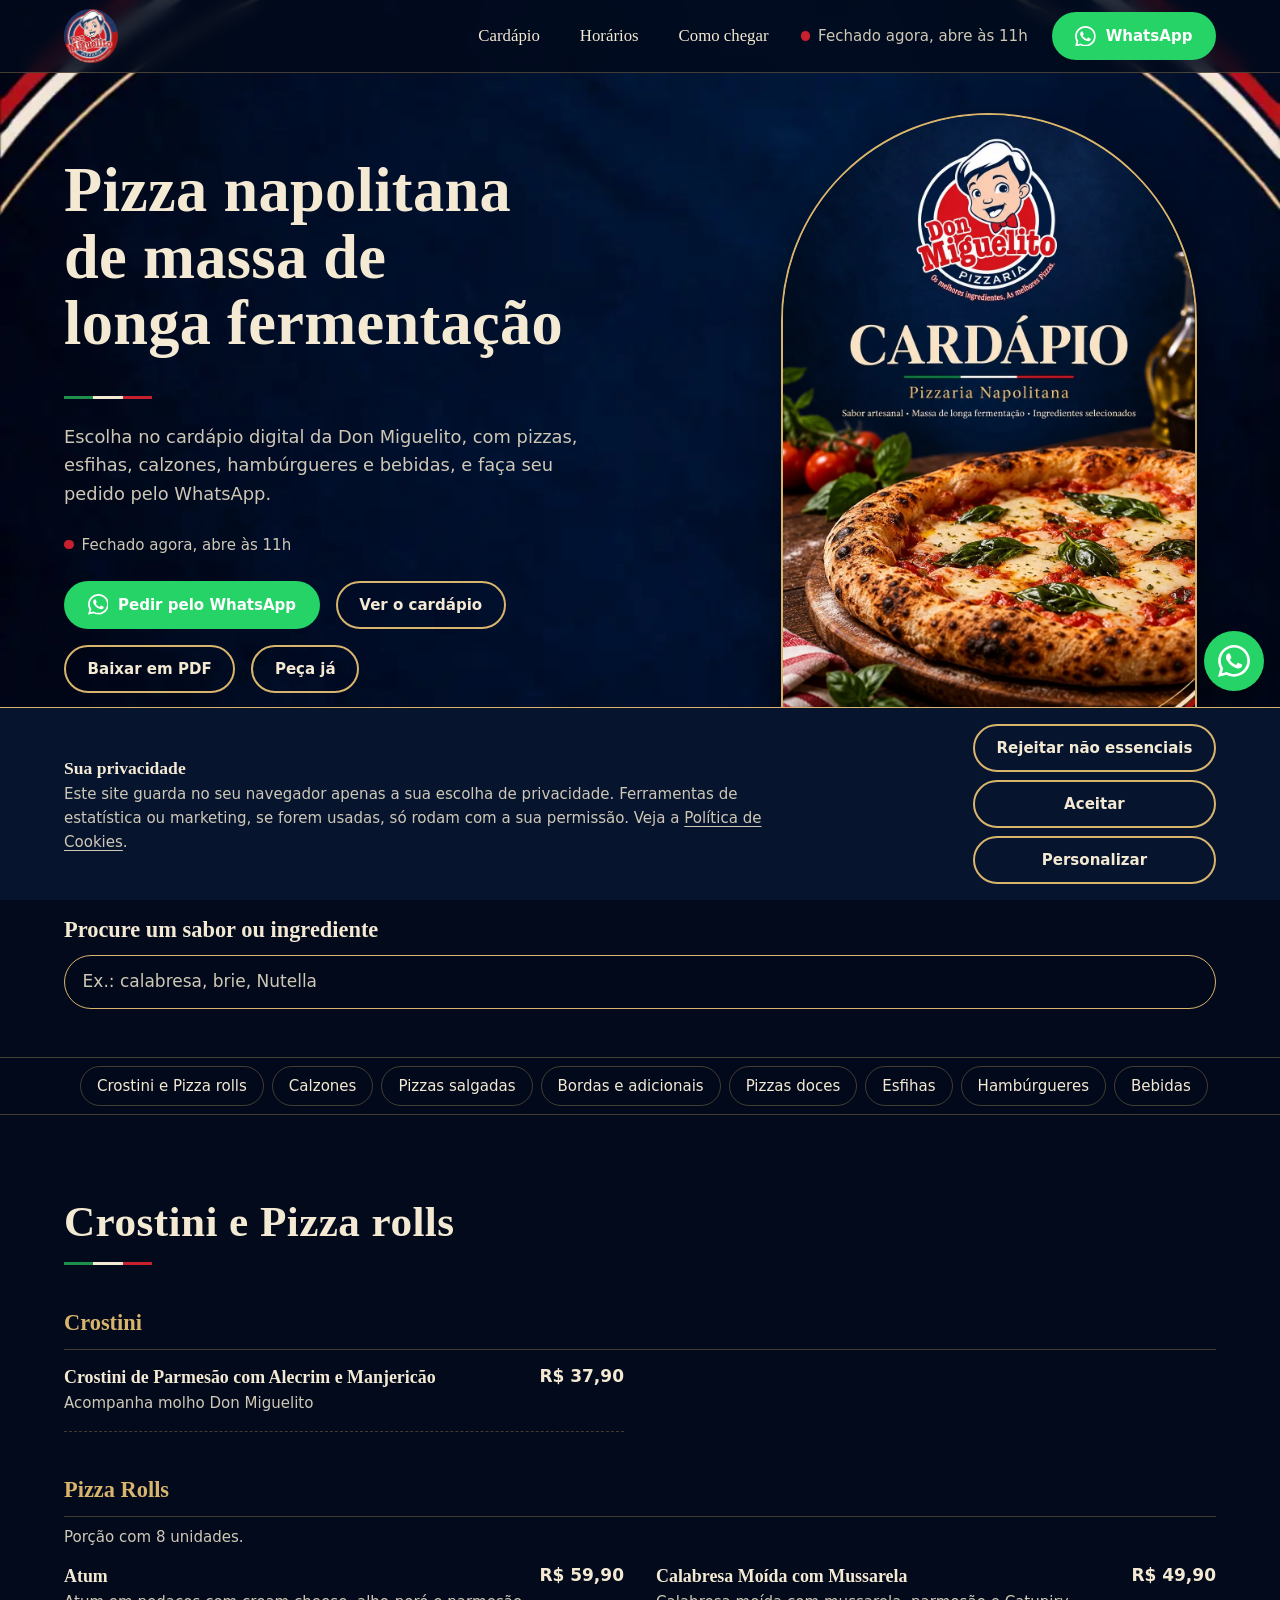
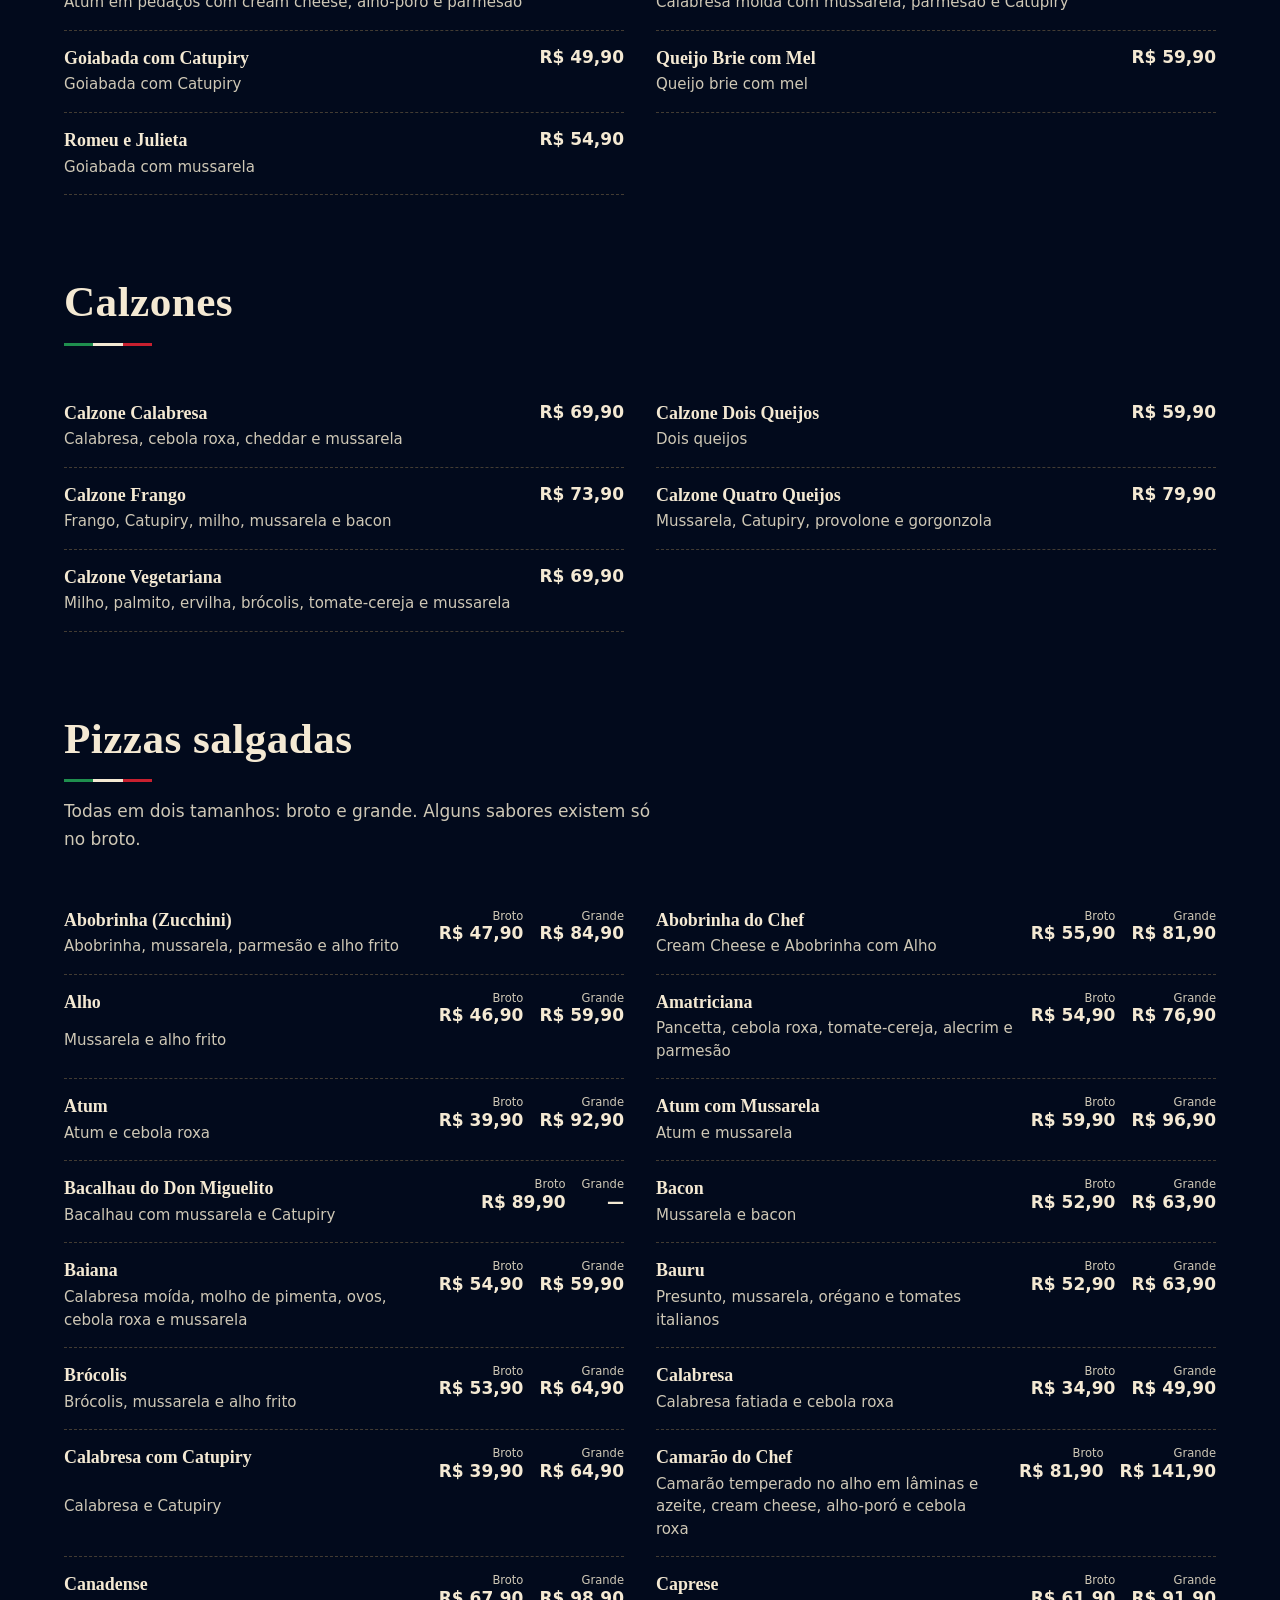
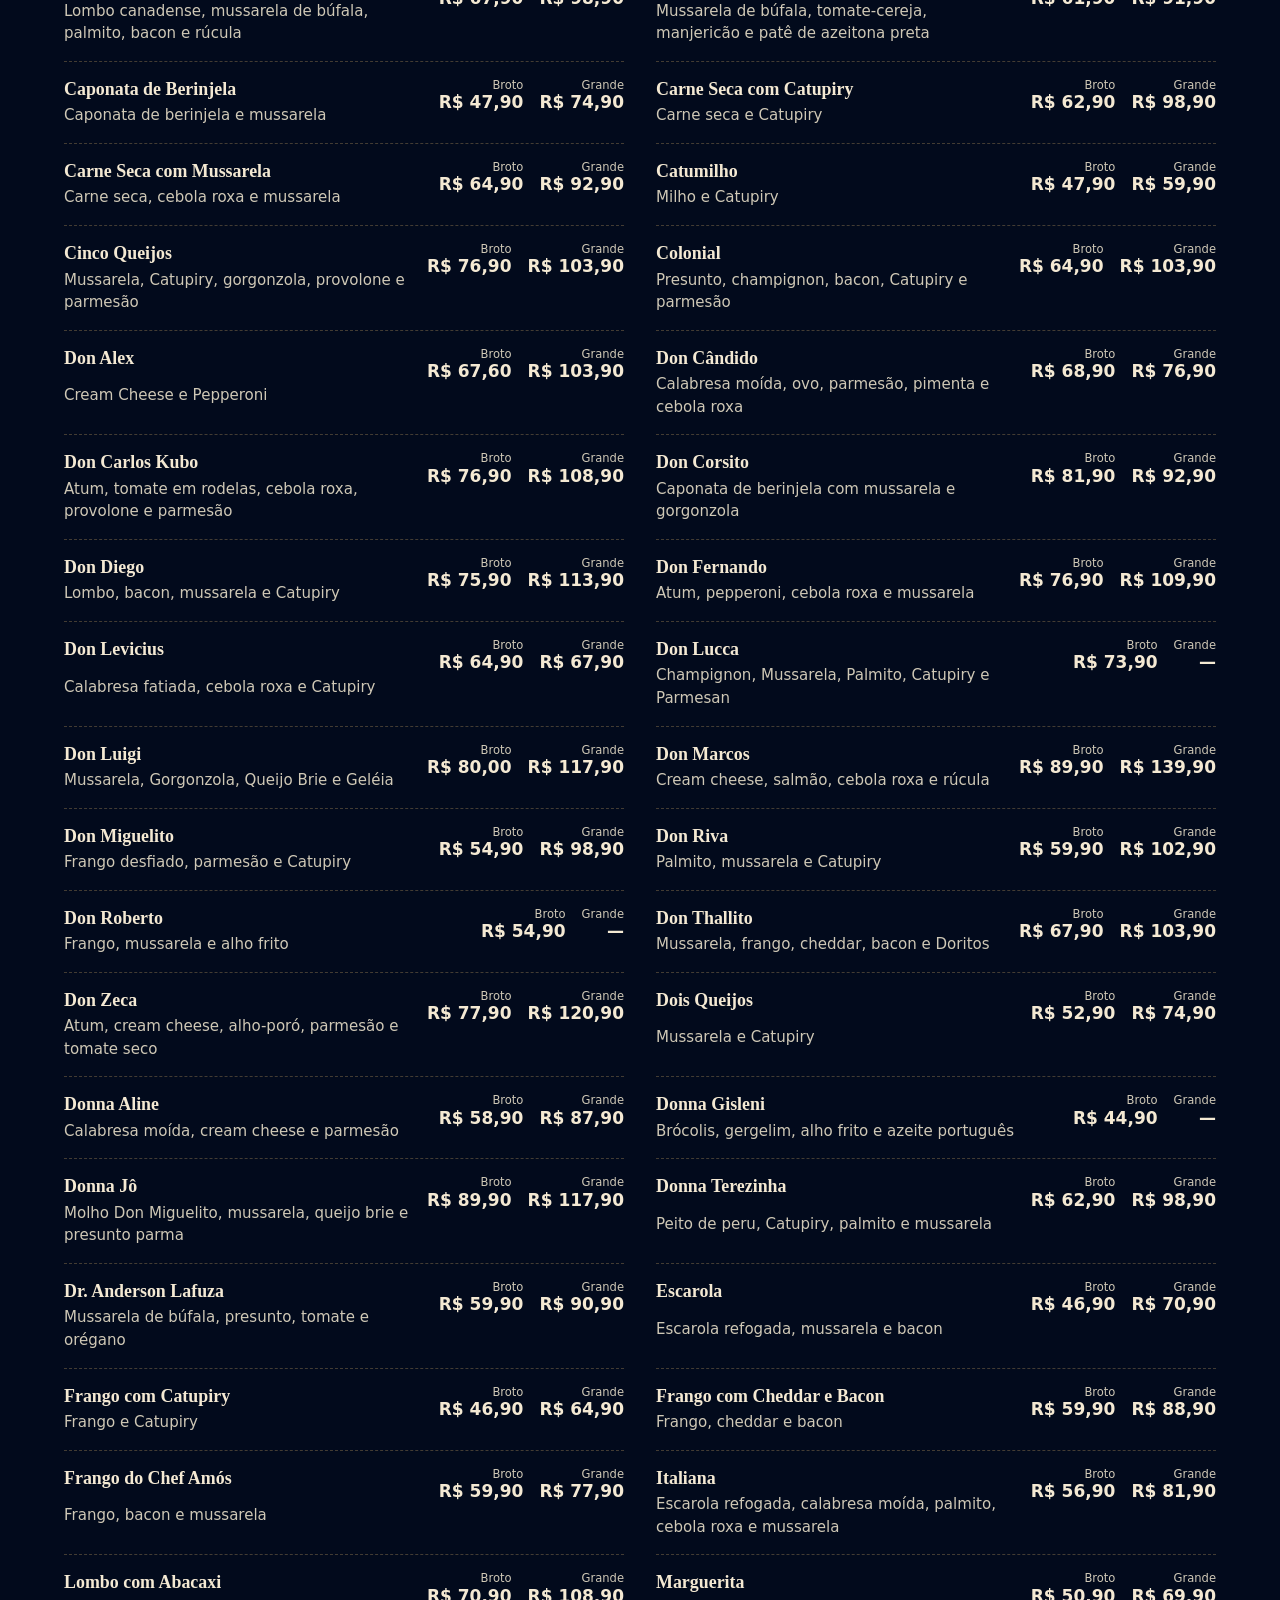
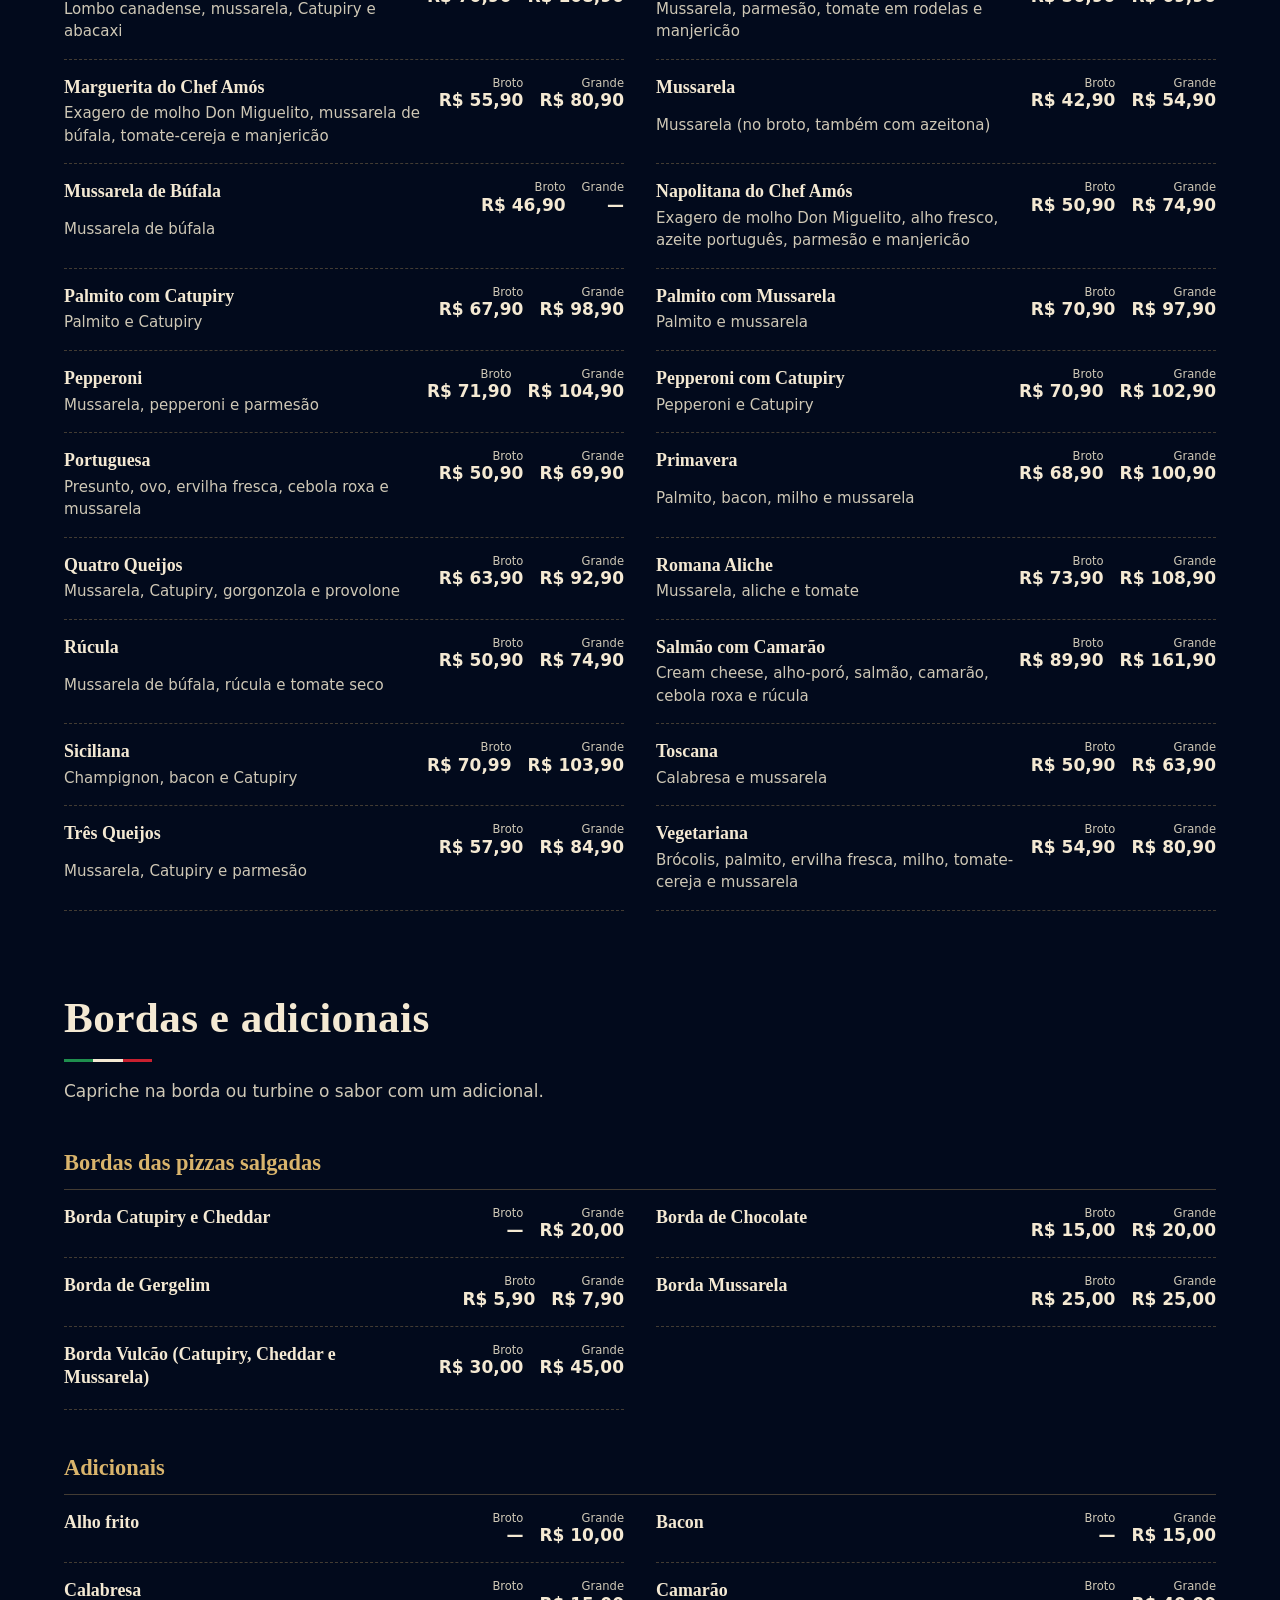
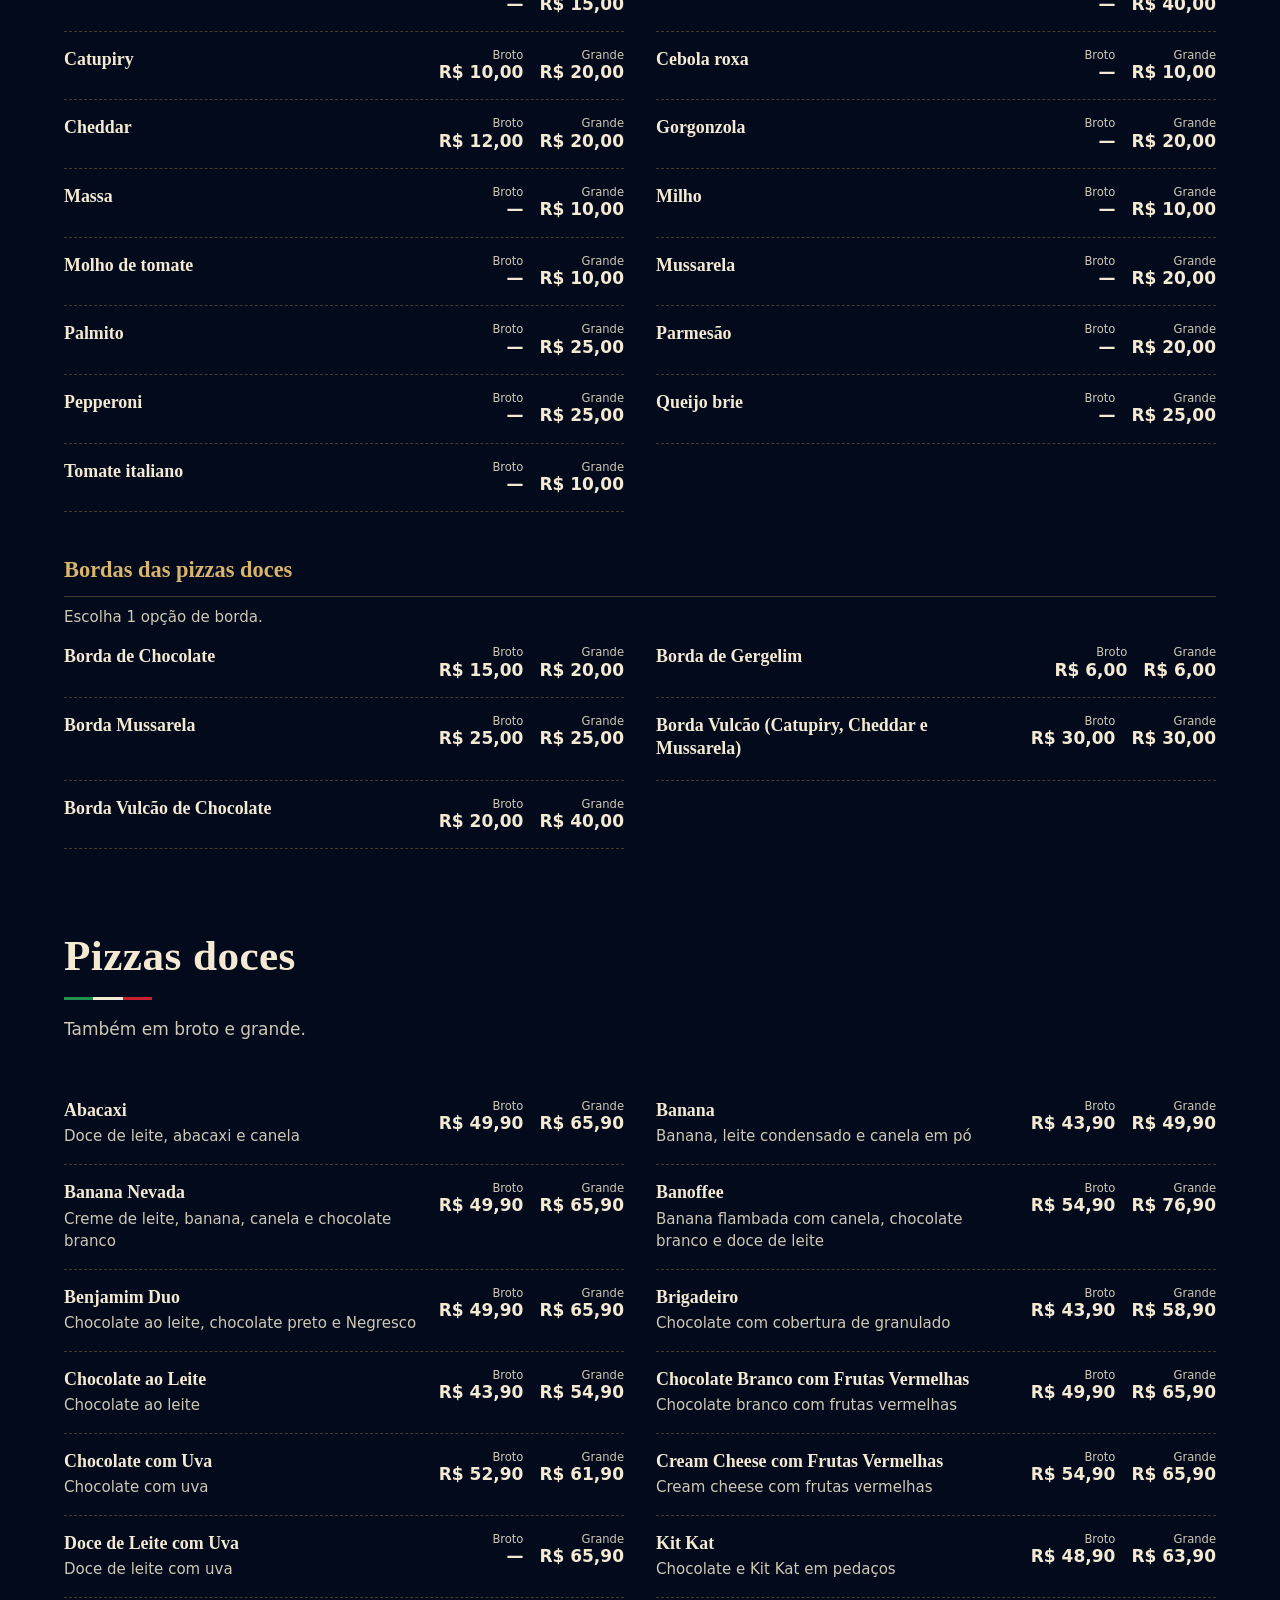
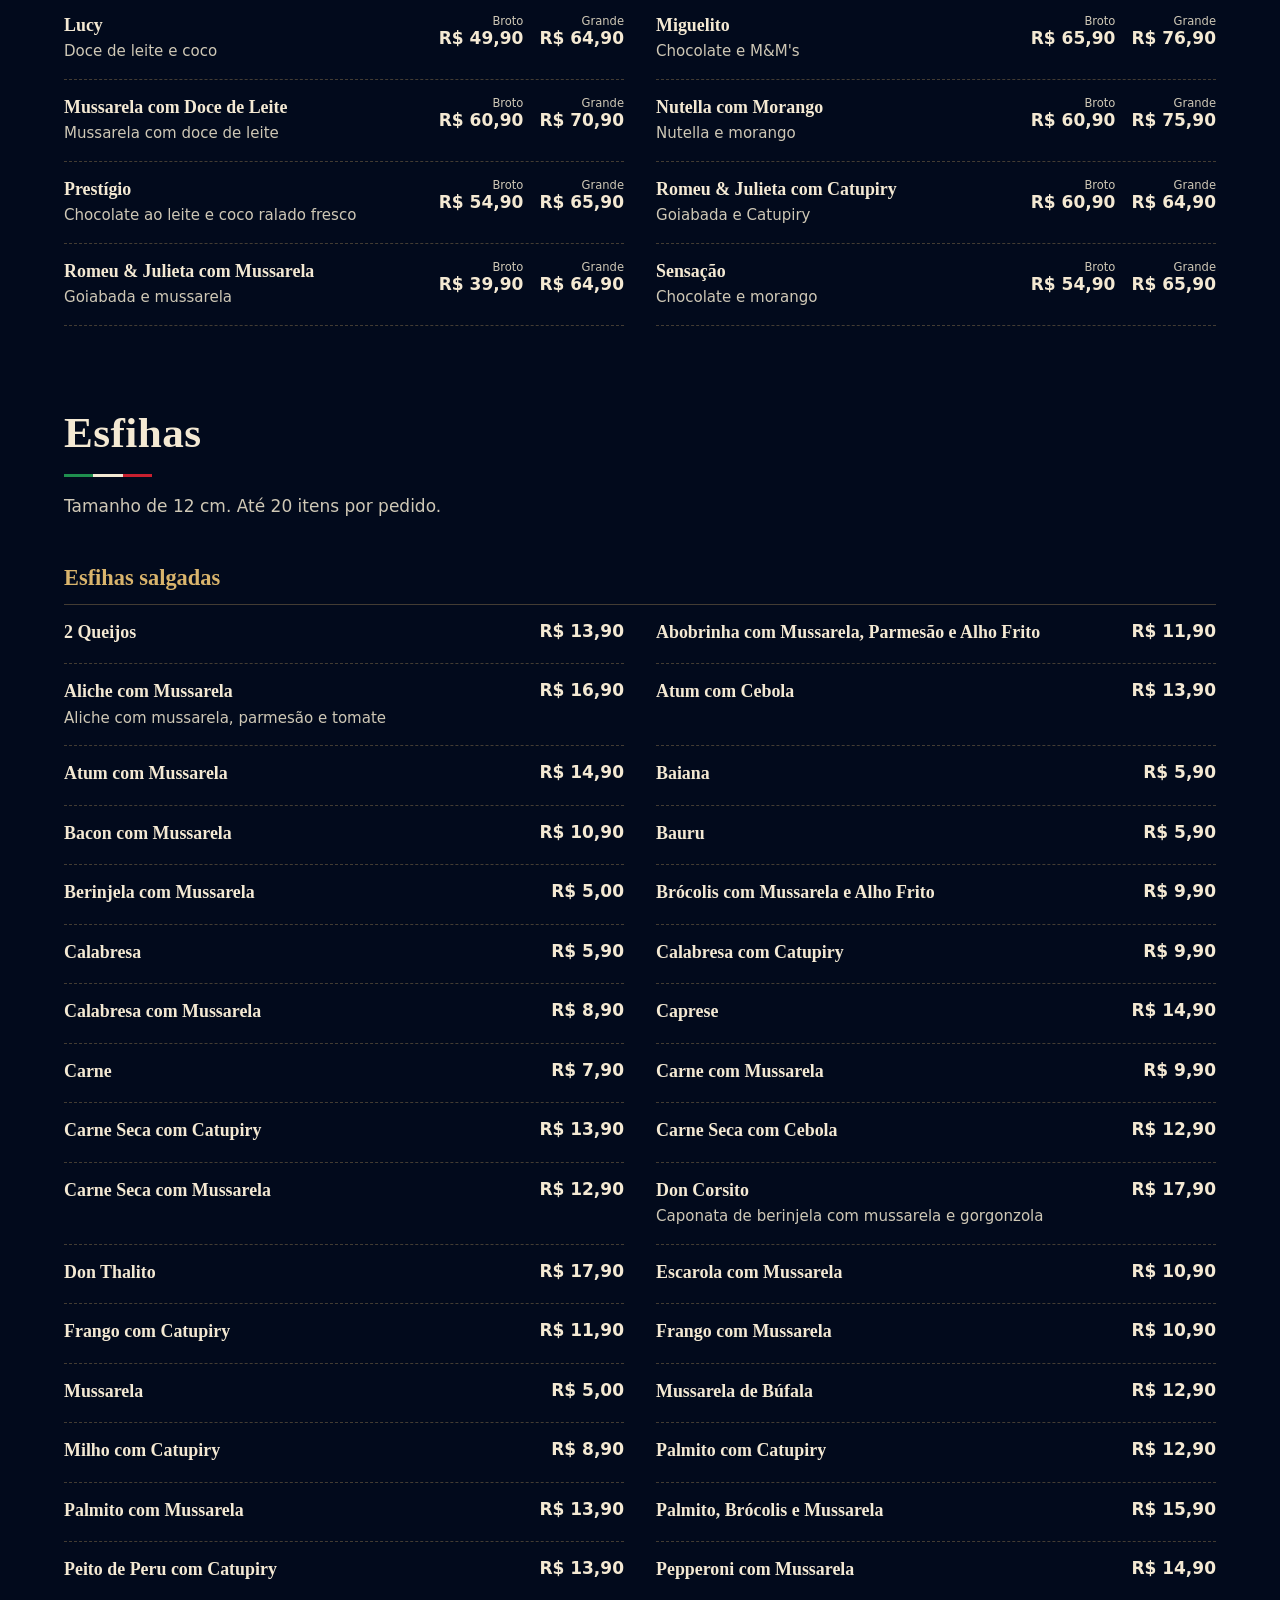
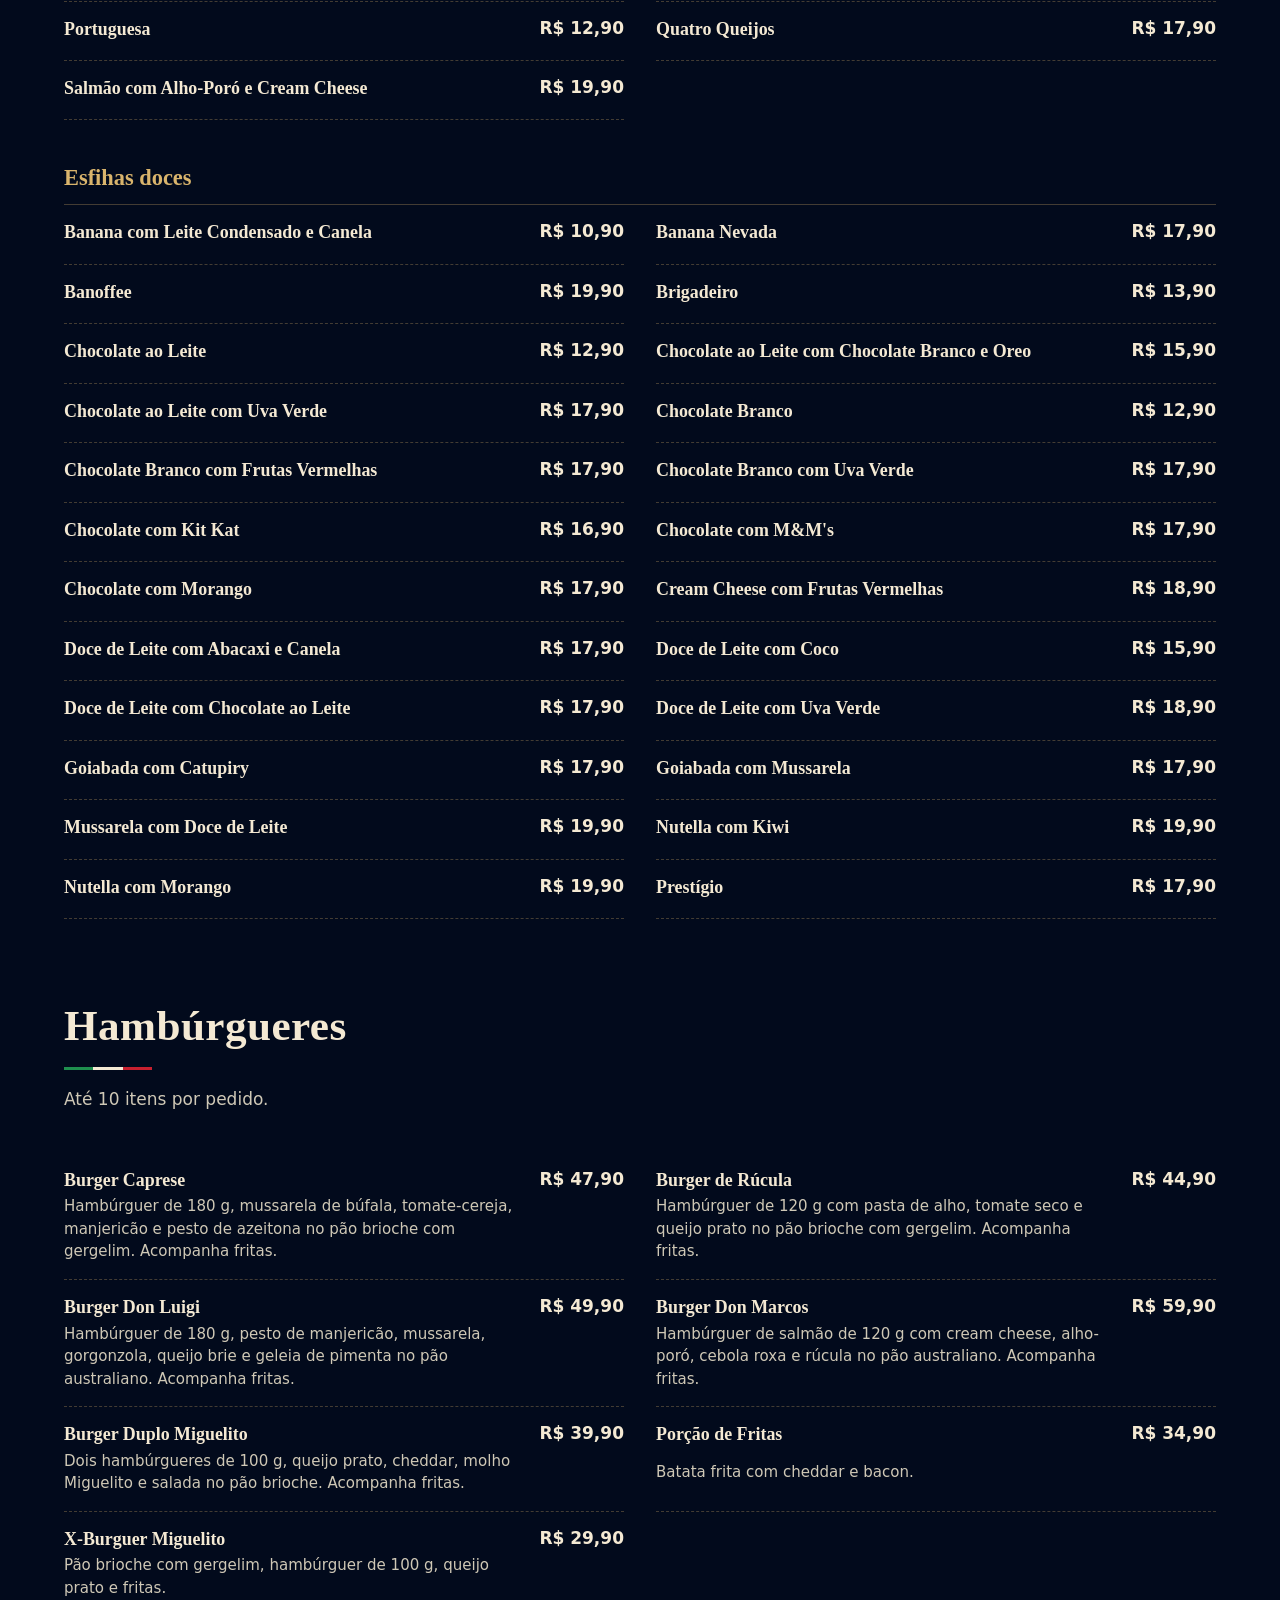
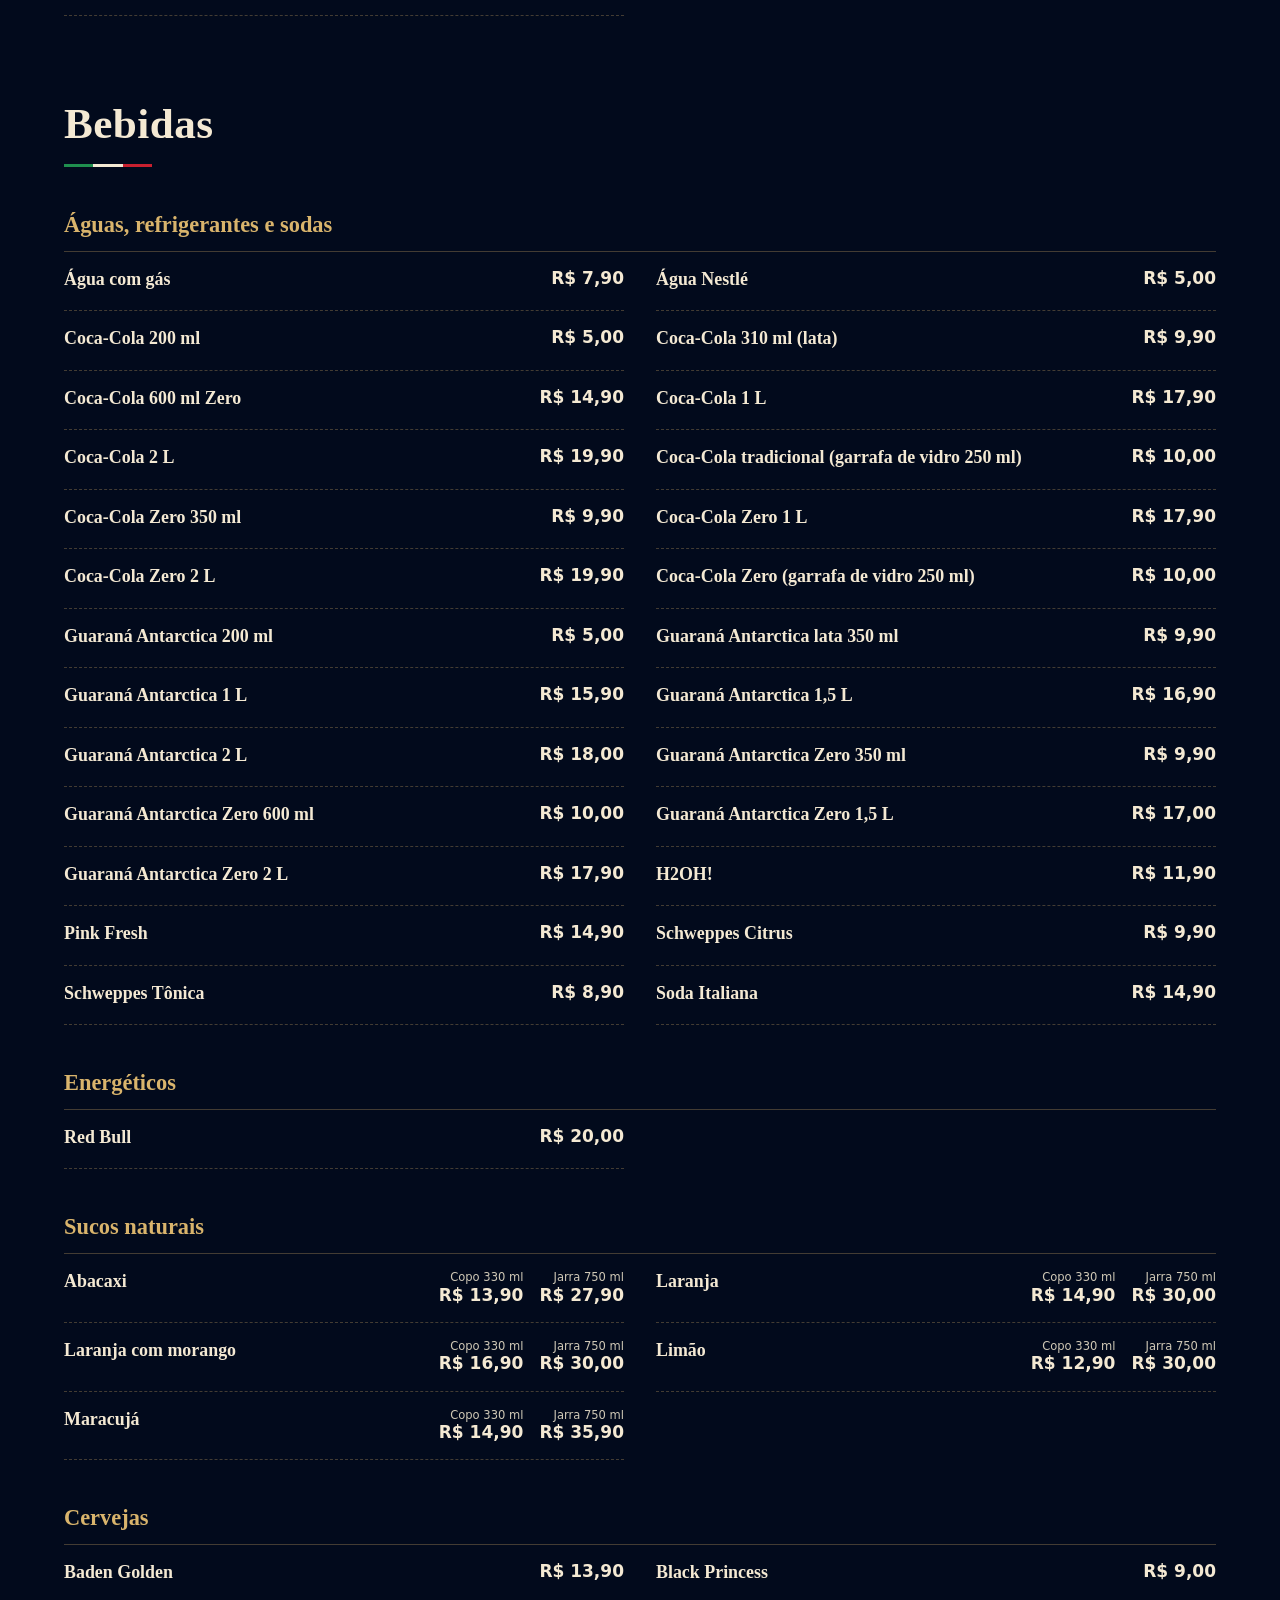
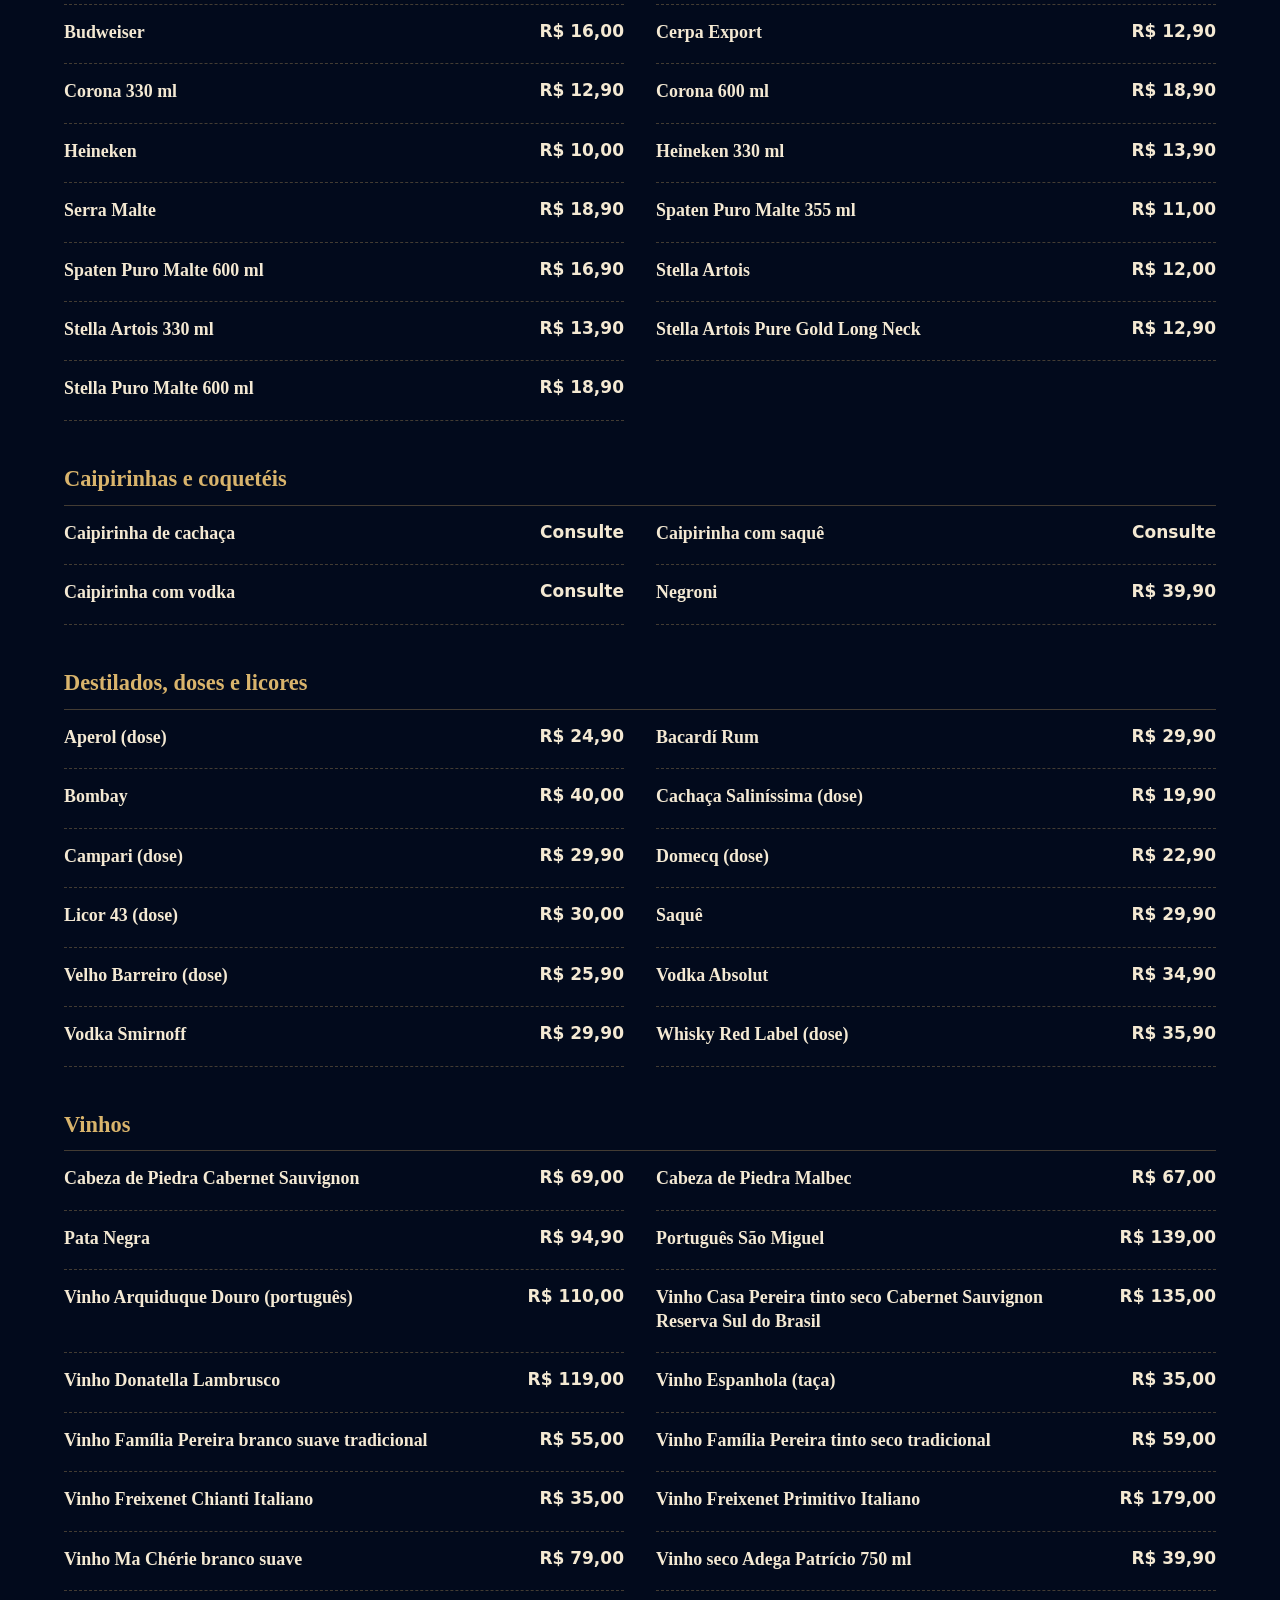
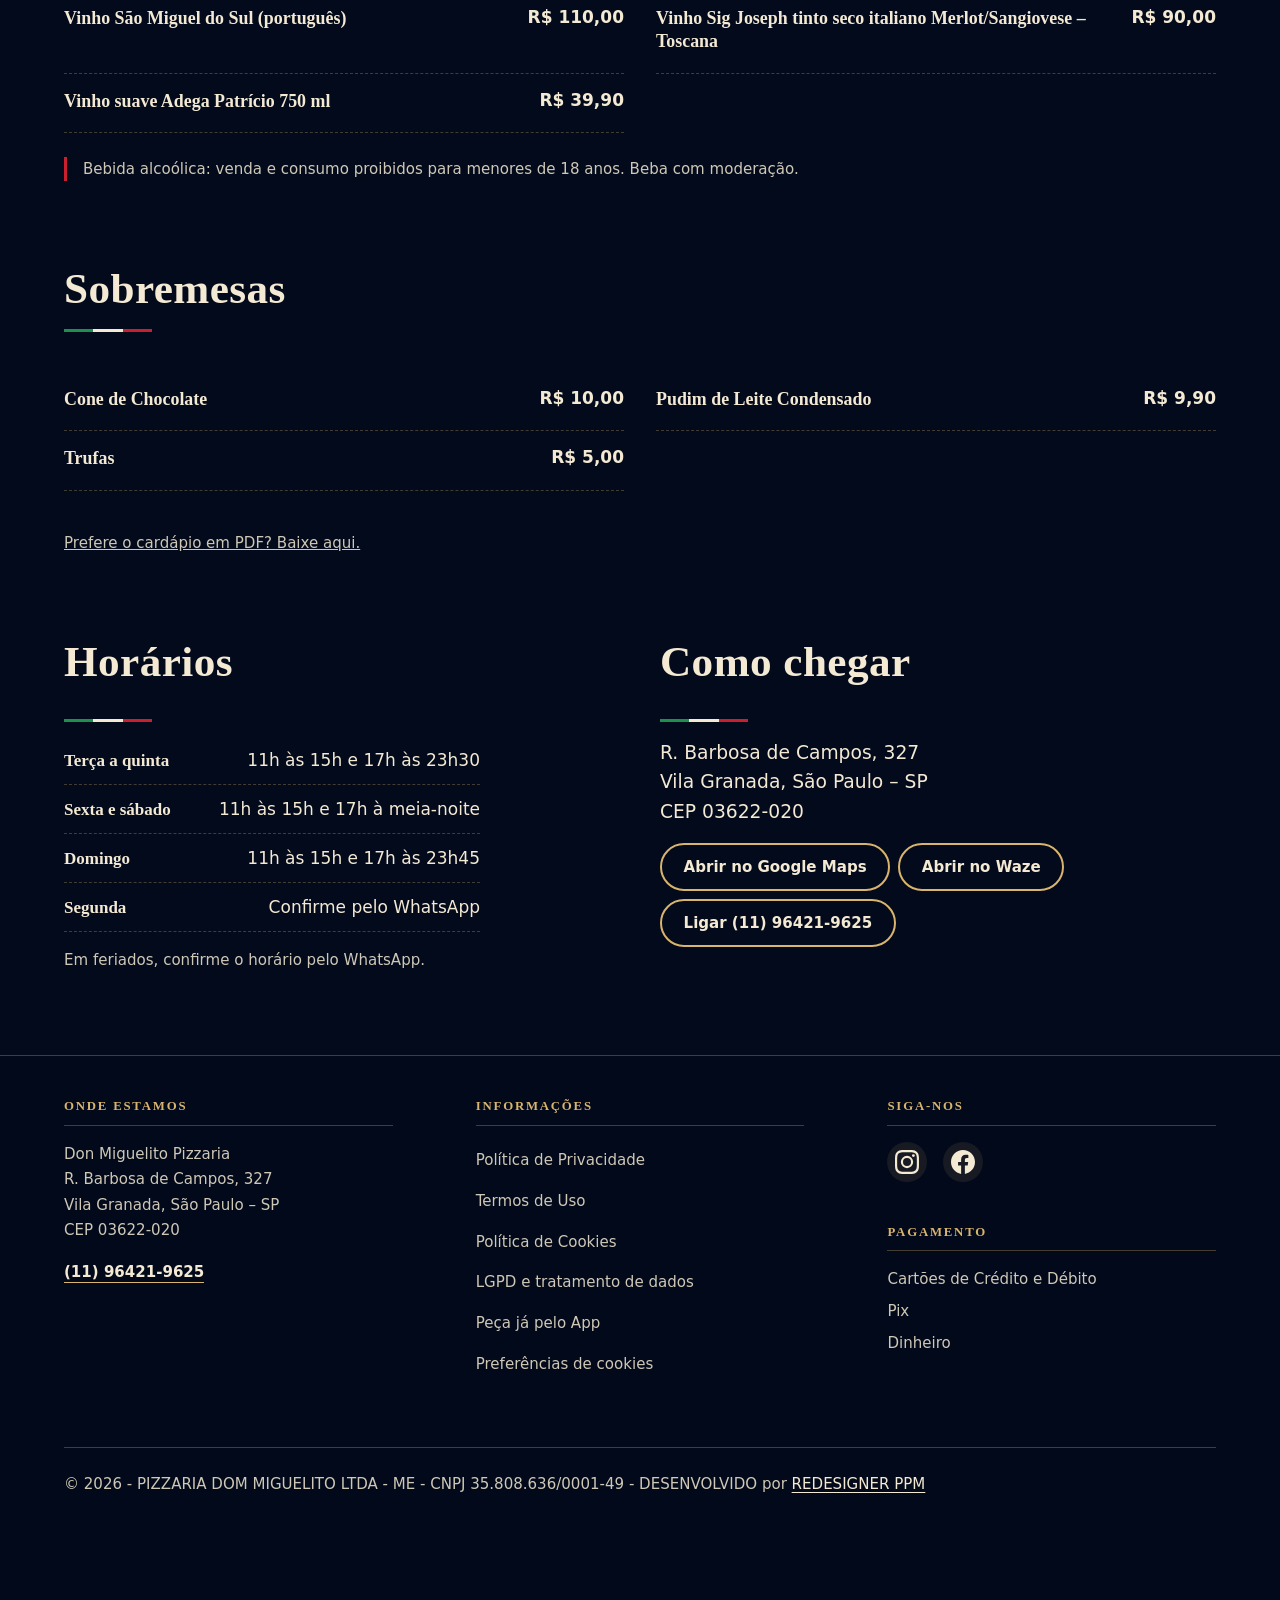
==== index.html @ 4da023d2 "Add files via upload update" ====
<!DOCTYPE html>
<!--
  Projeto desenvolvido por REDESIGNER PPM (redesigner.com.br)
  Projeto: Don Miguelito Pizzaria — cardápio digital | Versão: 1.0.0
-->
<html lang="pt-BR">
<head>
  <meta charset="utf-8">
  <meta name="viewport" content="width=device-width, initial-scale=1, viewport-fit=cover">
  <title>Don Miguelito Pizzaria | Cardápio digital de pizza napolitana na Vila Granada, São Paulo</title>
  <meta name="description" content="Cardápio digital da Don Miguelito Pizzaria: pizzas napolitanas de massa de longa fermentação, esfihas, calzones, hambúrgueres e bebidas. R. Barbosa de Campos, 327, Vila Granada, São Paulo.">
  <meta name="robots" content="index, follow">
  <meta name="theme-color" content="#020a1c">
  
  <link rel="icon" type="image/png" sizes="32x32" href="favicon-32.png">
  <link rel="apple-touch-icon" href="apple-touch-icon.png">
  <link rel="preload" as="image" href="fundo.webp" type="image/webp">
  <link rel="stylesheet" href="style.css">

  <meta property="og:type" content="restaurant.restaurant">
  <meta property="og:locale" content="pt_BR">
  <meta property="og:site_name" content="Don Miguelito Pizzaria">
  <meta property="og:title" content="Don Miguelito Pizzaria | Cardápio digital">
  <meta property="og:description" content="Pizza napolitana de massa de longa fermentação, esfihas, calzones, hambúrgueres e bebidas. Veja o cardápio e peça pelo WhatsApp.">
  <meta property="og:image" content="https://[INSERIR DOMÍNIO]/og-image.jpg">
  <meta property="og:image:width" content="1200">
  <meta property="og:image:height" content="630">
  <meta property="og:url" content="https://[INSERIR DOMÍNIO]/">
  <meta name="twitter:card" content="summary_large_image">

  <script type="application/ld+json">
  {
    "@context": "https://schema.org",
    "@type": "Restaurant",
    "name": "Don Miguelito Pizzaria",
    "alternateName": "Dom Miguelito",
    "description": "Pizzaria napolitana com massa de longa fermentação, esfihas, calzones, hambúrgueres e bebidas.",
    "servesCuisine": "Pizza",
    "image": "logo.jpeg",
    "telephone": "+55 11 96421-9625",
    "address": {
      "@type": "PostalAddress",
      "streetAddress": "R. Barbosa de Campos, 327",
      "addressLocality": "São Paulo",
      "addressRegion": "SP",
      "postalCode": "03622-020",
      "addressCountry": "BR"
    },
    "hasMenu": { "@type": "Menu", "name": "Cardápio digital" },
    "openingHoursSpecification": [
      { "@type": "OpeningHoursSpecification", "dayOfWeek": ["Tuesday", "Wednesday", "Thursday"], "opens": "11:00", "closes": "15:00" },
      { "@type": "OpeningHoursSpecification", "dayOfWeek": ["Tuesday", "Wednesday", "Thursday"], "opens": "17:00", "closes": "23:30" },
      { "@type": "OpeningHoursSpecification", "dayOfWeek": ["Friday", "Saturday"], "opens": "11:00", "closes": "15:00" },
      { "@type": "OpeningHoursSpecification", "dayOfWeek": ["Friday", "Saturday"], "opens": "17:00", "closes": "00:00" },
      { "@type": "OpeningHoursSpecification", "dayOfWeek": "Sunday", "opens": "11:00", "closes": "15:00" },
      { "@type": "OpeningHoursSpecification", "dayOfWeek": "Sunday", "opens": "17:00", "closes": "23:45" }
    ]
  }
  </script>

  <script src="cardapio-dados.js" defer></script>
  <script src="script.js" defer></script>
</head>
<body>
  <a class="skip" href="#conteudo">Pular para o conteúdo</a>

  <header class="header">
    <div class="wrap header__in">
      <a class="brand" href="index.html" aria-label="Don Miguelito Pizzaria, início">
        <picture>
          <source type="image/webp" srcset="logo.webp">
          <img src="logo.jpeg" width="447" height="447" alt="Logo da Don Miguelito Pizzaria">
        </picture>
      </a>
      <button class="nav-toggle" type="button" aria-expanded="false" aria-controls="menu-principal" aria-label="Abrir menu"><span></span></button>
      <nav class="nav" id="menu-principal" aria-label="Principal">
        <a href="#cardapio">Cardápio</a>
        <a href="#info">Horários</a>
        <a href="#info">Como chegar</a>
        <span class="status" data-status role="status">Confira os horários</span>
        <a class="btn btn--wa js-wa" href="https://wa.me/5511964219625" data-evento="whatsapp_cabecalho">
          <svg aria-hidden="true" focusable="false" viewBox="0 0 24 24" fill="currentColor"><use href="#i-wa"></use></svg>
          WhatsApp
        </a>
      </nav>
    </div>
  </header>

  <main id="conteudo">
    <section class="hero" id="topo" aria-labelledby="t-hero">
      <div class="wrap hero__in">
        <div class="hero__txt">
          <h1 id="t-hero">Pizza napolitana de massa de longa fermentação</h1>
          <span class="fio" aria-hidden="true"></span>
          <p class="hero__lead">Escolha no cardápio digital da Don Miguelito, com pizzas, esfihas, calzones, hambúrgueres e bebidas, e faça seu pedido pelo WhatsApp.</p>
          <p class="status" data-status role="status">Confira os horários</p>
          <div class="hero__acoes">
            <a class="btn btn--wa js-wa" href="https://wa.me/5511964219625" data-evento="whatsapp_hero">
              <svg aria-hidden="true" focusable="false" viewBox="0 0 24 24" fill="currentColor"><use href="#i-wa"></use></svg>
              Pedir pelo WhatsApp
            </a>
            <a class="btn btn--ghost" href="#cardapio" data-evento="ver_cardapio">Ver o cardápio</a>
            <a class="btn btn--ghost" href="don-miguelito-cardapio.pdf" download data-evento="download_pdf">Baixar em PDF</a>
            <a class="btn btn--ghost" href="https://app.jotaja.com/donmiguelito" target="_blank" rel="noopener noreferrer" data-evento="pedir_jotaja">Peça já</a>
          </div>
        </div>
        <div class="hero__media">
          <picture>
            <source type="image/webp" srcset="capa.webp">
            <img src="capa.jpg" width="1024" height="1536" fetchpriority="high"
                 alt="Pizza napolitana de borda alta e dourada, com mussarela e folhas de manjericão sobre uma tábua de madeira">
          </picture>
        </div>
      </div>
    </section>

    <section id="cardapio" aria-labelledby="t-cardapio">
      <div class="wrap">
        <h2 class="titulo" id="t-cardapio">Cardápio digital</h2>
        <span class="fio" aria-hidden="true"></span>
        <div class="busca" role="search">
          <label for="busca">Procure um sabor ou ingrediente</label>
          <input id="busca" type="search" placeholder="Ex.: calabresa, brie, Nutella" autocomplete="off" enterkeyhint="search">
          <p class="busca__info" id="busca-info" role="status"></p>
        </div>
      </div>
      <nav class="chips" id="chips" aria-label="Categorias do cardápio"><ul></ul></nav>
      <div class="wrap" id="cardapio-lista">
        <noscript><p class="vazio">O cardápio digital precisa de JavaScript. Você pode ver tudo no <a href="don-miguelito-cardapio.pdf">cardápio em PDF</a>.</p></noscript>
      </div>
    </section>

    <section class="secao" id="info" aria-labelledby="t-info">
      <div class="wrap info__in">
        <div class="info__bloco">
          <h2 class="titulo" id="t-info">Horários</h2>
          <span class="fio" aria-hidden="true"></span>
          <dl class="horarios">
            <div><dt>Terça a quinta</dt><dd>11h às 15h e 17h às 23h30</dd></div>
            <div><dt>Sexta e sábado</dt><dd>11h às 15h e 17h à meia-noite</dd></div>
            <div><dt>Domingo</dt><dd>11h às 15h e 17h às 23h45</dd></div>
            <div><dt>Segunda</dt><dd>Confirme pelo WhatsApp</dd></div>
          </dl>
          <p class="nota-pequena">Em feriados, confirme o horário pelo WhatsApp.</p>
        </div>
        <div class="info__bloco">
          <h2 class="titulo">Como chegar</h2>
          <span class="fio" aria-hidden="true"></span>
          <address class="endereco">R. Barbosa de Campos, 327<br>Vila Granada, São Paulo – SP<br>CEP 03622-020</address>
          <div class="info__acoes">
            <a class="btn btn--ghost" href="https://www.google.com/maps/search/?api=1&amp;query=R.%20Barbosa%20de%20Campos%2C%20327%20-%20Vila%20Granada%2C%20S%C3%A3o%20Paulo%20-%20SP%2C%2003622-020" target="_blank" rel="noopener noreferrer" data-evento="clique_mapa">Abrir no Google Maps</a>
            <a class="btn btn--ghost" href="https://waze.com/ul?q=R.%20Barbosa%20de%20Campos%2C%20327%20-%20Vila%20Granada%2C%20S%C3%A3o%20Paulo&amp;navigate=yes" target="_blank" rel="noopener noreferrer" data-evento="clique_waze">Abrir no Waze</a>
            <a class="btn btn--ghost" href="tel:+5511964219625" data-evento="clique_telefone">Ligar (11) 96421-9625</a>
          </div>
        </div>
      </div>
    </section>
  </main>

  <!-- RODAPÉ REFORMULADO -->
  <footer class="footer">
    <div class="wrap footer__in">
      
      <!-- Coluna 1: Endereço -->
      <div class="footer__col">
        <h2 class="footer__tit">Onde estamos</h2>
        <address class="footer__endereco">
          Don Miguelito Pizzaria<br>
          R. Barbosa de Campos, 327<br>
          Vila Granada, São Paulo – SP<br>
          CEP 03622-020
        </address>
        <p class="footer__contato"><a href="https://wa.me/5511964219625" target="_blank" rel="noopener noreferrer" data-evento="whatsapp_footer">(11) 96421-9625</a></p>
      </div>

      <!-- Coluna 2: Links Úteis -->
      <div class="footer__col">
        <h2 class="footer__tit">Informações</h2>
        <nav class="footer__links" aria-label="Informações legais">
          <a href="politica-de-privacidade.html">Política de Privacidade</a>
          <a href="termos-de-uso.html">Termos de Uso</a>
          <a href="politica-de-cookies.html">Política de Cookies</a>
          <a href="lgpd.html">LGPD e tratamento de dados</a>
          <a href="https://app.jotaja.com/donmiguelito" target="_blank" rel="noopener noreferrer">Peça já pelo App</a>
          <button type="button" data-abrir-cookies>Preferências de cookies</button>
        </nav>
      </div>

      <!-- Coluna 3: Redes Sociais e Pagamento -->
      <div class="footer__col">
        <h2 class="footer__tit">Siga-nos</h2>
        <div class="footer__redes">
          <a href="https://www.instagram.com/pizzaria_donmiguelito/" target="_blank" rel="noopener noreferrer" aria-label="Instagram">
            <svg viewBox="0 0 24 24" width="24" height="24" fill="currentColor"><path d="M12 2.163c3.204 0 3.584.012 4.85.07 3.252.148 4.771 1.691 4.919 4.919.058 1.265.069 1.645.069 4.849 0 3.205-.012 3.584-.069 4.849-.149 3.225-1.664 4.771-4.919 4.919-1.266.058-1.644.07-4.85.07-3.204 0-3.584-.012-4.849-.07-3.26-.149-4.771-1.699-4.919-4.92-.058-1.265-.07-1.644-.07-4.849 0-3.204.013-3.583.07-4.849.149-3.227 1.664-4.771 4.919-4.919 1.266-.057 1.645-.069 4.849-.069zM12 0C8.741 0 8.333.014 7.053.072 2.695.272.273 2.69.073 7.052.014 8.333 0 8.741 0 12c0 3.259.014 3.668.072 4.948.2 4.358 2.618 6.78 6.98 6.98C8.333 23.986 8.741 24 12 24c3.259 0 3.668-.014 4.948-.072 4.354-.2 6.782-2.618 6.979-6.98.059-1.28.073-1.689.073-4.948 0-3.259-.014-3.667-.072-4.947-.196-4.354-2.617-6.78-6.979-6.98C15.668.014 15.259 0 12 0zm0 5.838a6.162 6.162 0 100 12.324 6.162 6.162 0 000-12.324zM12 16a4 4 0 110-8 4 4 0 010 8zm6.406-11.845a1.44 1.44 0 100 2.881 1.44 1.44 0 000-2.881z"/></svg>
          </a>
          <a href="https://www.facebook.com/pizzariadonmiguelito/" target="_blank" rel="noopener noreferrer" aria-label="Facebook">
            <svg viewBox="0 0 24 24" width="24" height="24" fill="currentColor"><path d="M24 12.073c0-6.627-5.373-12-12-12s-12 5.373-12 12c0 5.99 4.388 10.954 10.125 11.854v-8.385H7.078v-3.47h3.047V9.43c0-3.007 1.792-4.669 4.533-4.669 1.312 0 2.686.235 2.686.235v2.953H15.83c-1.491 0-1.956.925-1.956 1.874v2.25h3.328l-.532 3.47h-2.796v8.385C19.612 23.027 24 18.062 24 12.073z"/></svg>
          </a>
        </div>

        <h2 class="footer__tit" style="margin-top: 1.5rem;">Pagamento</h2>
        <div class="footer__pagamentos">
          <span>Cartões de Crédito e Débito</span>
          <span>Pix</span>
          <span>Dinheiro</span>
        </div>
      </div>

      <p class="footer__credito">© 2026 - PIZZARIA DOM MIGUELITO LTDA - ME - CNPJ 35.808.636/0001-49 - DESENVOLVIDO por <a href="https://redesigner.com.br" target="_blank" rel="noopener noreferrer">REDESIGNER PPM</a></p>
    </div>
  </footer>
</body>
</html>
---- style.css ----
/* Don Miguelito Pizzaria — cardápio digital | Desenvolvido por REDESIGNER PPM | v1.0.0 */

/* 1. Variáveis ------------------------------------------------------------ */
:root {
  --navy-950: #020a1c;
  --navy-900: #06142e;
  --navy-700: #0b2149;
  --cream: #f4e9d3;
  --cream-dim: #cfc8b6;
  --gold: #d9b46c;
  --red: #c8202f;
  --red-dark: #a21823;
  --green: #1f8f4e;
  --wa: #25d366;
  --line: rgba(217, 180, 108, .3);
  --panel: rgba(2, 10, 28, .82);

  --font-serif: "Iowan Old Style", "Palatino Linotype", Palatino, "Book Antiqua", Georgia, serif;
  --font-sans: system-ui, -apple-system, "Segoe UI", Roboto, "Helvetica Neue", Arial, sans-serif;

  --text-sm: clamp(.85rem, .82rem + .15vw, .94rem);
  --text-base: clamp(1rem, .96rem + .2vw, 1.0625rem);
  --text-h1: clamp(2.05rem, 1.25rem + 3.6vw, 3.9rem);
  --text-h2: clamp(1.7rem, 1.25rem + 2vw, 2.7rem);
  --text-h3: clamp(1.15rem, 1.05rem + .5vw, 1.4rem);

  --space-1: .25rem;
  --space-2: .5rem;
  --space-3: 1rem;
  --space-4: 1.5rem;
  --space-5: 2.5rem;
  --space-6: clamp(3rem, 2rem + 4vw, 5.5rem);

  --radius: .75rem;
  --wrap: 72rem;
  --header-h: 4rem;
  --chips-h: 3.5rem;
  --banner-h: 0px;
}

/* 2. Reset e base --------------------------------------------------------- */
*, *::before, *::after { box-sizing: border-box; }
html {
  -webkit-text-size-adjust: 100%;
  background: var(--navy-950);
  scroll-behavior: smooth;
  scroll-padding-top: calc(var(--header-h) + var(--chips-h) + 1rem);
}
body {
  margin: 0;
  min-height: 100svh;
  color: var(--cream);
  font: var(--text-base) / 1.6 var(--font-sans);
  text-rendering: optimizeLegibility;
}
body::before {
  content: "";
  position: fixed;
  inset: 0;
  z-index: -1;
  background-color: var(--navy-950);
  background-image: url("fundo.jpg");
  background-image: image-set(url("fundo.webp") type("image/webp"), url("fundo.jpg") type("image/jpeg"));
  background-position: center top;
  background-repeat: no-repeat;
  background-size: cover;
}
img, svg { display: block; max-width: 100%; }
h1, h2, h3, h4, p, ul, dl, dd { margin: 0; }
ul { padding: 0; list-style: none; }
a { color: inherit; }
button, input { font: inherit; color: inherit; }
button { cursor: pointer; }
[hidden] { display: none !important; }

:focus-visible {
  outline: 3px solid var(--gold);
  outline-offset: 3px;
  border-radius: 4px;
}
.sr-only {
  position: absolute; width: 1px; height: 1px; margin: -1px; padding: 0;
  overflow: hidden; clip-path: inset(50%); white-space: nowrap; border: 0;
}
.skip {
  position: fixed; left: var(--space-3); top: -4rem; z-index: 200;
  padding: .75rem 1rem; background: var(--cream); color: var(--navy-950);
  border-radius: var(--radius); font-weight: 600; text-decoration: none;
}
.skip:focus { top: var(--space-3); }

/* 3. Layout --------------------------------------------------------------- */
.wrap { width: min(100% - 2rem, var(--wrap)); margin-inline: auto; }
.secao { padding-block: var(--space-6); }

.fio {
  display: block; width: 5.5rem; height: 3px; margin-top: var(--space-3); border: 0;
  background: linear-gradient(90deg, var(--green) 0 33.3%, var(--cream) 33.3% 66.6%, var(--red) 66.6% 100%);
}
.titulo {
  font-family: var(--font-serif);
  font-size: var(--text-h2);
  font-weight: 700;
  line-height: 1.12;
  letter-spacing: .01em;
  text-wrap: balance;
}

/* 4. Botões --------------------------------------------------------------- */
.btn {
  display: inline-flex; align-items: center; justify-content: center; gap: .6rem;
  min-height: 3rem; padding: .7rem 1.35rem;
  border: 2px solid transparent; border-radius: 999px;
  font-weight: 600; font-size: var(--text-sm); line-height: 1.2; text-decoration: none; text-align: center;
  transition: background-color .2s, border-color .2s, transform .2s;
}
.btn svg { width: 1.3rem; height: 1.3rem; flex: none; }
.btn--wa { background: var(--wa); color: #fff; }
.btn--wa:hover { background: #1ebd5b; }
.btn--ghost { border-color: var(--gold); color: var(--cream); background: transparent; }
.btn--ghost:hover { background: rgba(217, 180, 108, .16); }
.btn:active { transform: translateY(1px); }
.btn:disabled { opacity: .55; cursor: not-allowed; }

/* 5. Cabeçalho ------------------------------------------------------------ */
.header {
  position: sticky; top: 0; z-index: 60;
  background: var(--panel); border-bottom: 1px solid var(--line);
  padding-top: env(safe-area-inset-top, 0px);
}
@supports (backdrop-filter: blur(6px)) {
  .header { backdrop-filter: blur(8px); }
}
.header__in { display: flex; align-items: center; gap: var(--space-3); min-height: var(--header-h); }
.brand { display: flex; align-items: center; margin-right: auto; border-radius: 50%; }
.brand img { width: 3rem; height: 3rem; border-radius: 50%; }
.nav-toggle {
  display: inline-flex; align-items: center; justify-content: center;
  width: 2.75rem; height: 2.75rem; padding: 0;
  background: transparent; border: 1px solid var(--line); border-radius: var(--radius);
}
.nav-toggle span, .nav-toggle span::before, .nav-toggle span::after {
  display: block; width: 1.25rem; height: 2px; background: var(--cream); border-radius: 2px; content: "";
  transition: transform .2s, background-color .2s;
}
.nav-toggle span { position: relative; }
.nav-toggle span::before { position: absolute; top: -6px; }
.nav-toggle span::after { position: absolute; top: 6px; }
.nav-toggle[aria-expanded="true"] span { background: transparent; }
.nav-toggle[aria-expanded="true"] span::before { transform: translateY(6px) rotate(45deg); }
.nav-toggle[aria-expanded="true"] span::after { transform: translateY(-6px) rotate(-45deg); }

.nav {
  position: absolute; left: 0; right: 0; top: 100%;
  display: none; flex-direction: column; gap: var(--space-1);
  padding: var(--space-3) 1rem var(--space-4);
  background: var(--navy-950); border-bottom: 1px solid var(--line);
}
.nav.is-open { display: flex; }
.nav a:not(.btn) { padding: .85rem .5rem; text-decoration: none; font-family: var(--font-serif); font-size: 1.15rem; border-radius: 6px; }
.nav a:not(.btn):hover { color: var(--gold); }
.nav .btn { margin-top: var(--space-2); }

.status {
  display: inline-flex; align-items: center; gap: .5rem;
  font-size: var(--text-sm); color: var(--cream-dim);
}
.status::before { content: ""; width: .6rem; height: .6rem; border-radius: 50%; background: var(--cream-dim); }
.status[data-estado="aberto"] { color: var(--cream); }
.status[data-estado="aberto"]::before { background: #3fd07b; box-shadow: 0 0 0 3px rgba(63, 208, 123, .22); }
.status[data-estado="fechado"]::before { background: var(--red); }

/* 6. Hero ----------------------------------------------------------------- */
.hero { padding-block: var(--space-5) var(--space-6); }
.hero__in { display: grid; gap: var(--space-5); align-items: center; }
.hero__txt { display: grid; gap: var(--space-4); justify-items: start; }
.hero h1 {
  font-family: var(--font-serif); font-size: var(--text-h1); font-weight: 700;
  line-height: 1.06; letter-spacing: .005em; max-width: 16ch; text-wrap: balance;
}
.hero__lead { max-width: 34rem; color: var(--cream-dim); font-size: 1.05em; }
.hero__acoes { display: flex; flex-wrap: wrap; gap: var(--space-3); }
.hero__media { justify-self: center; width: min(100%, 22rem); }
.hero__media img {
  width: 100%; height: auto; aspect-ratio: 2 / 3; object-fit: cover;
  border: 2px solid var(--gold); border-radius: 999px 999px var(--radius) var(--radius);
  box-shadow: 0 1.5rem 3rem rgba(0, 0, 0, .5);
}

/* 7. Cardápio ------------------------------------------------------------- */
.busca { display: grid; gap: var(--space-2); padding-block: var(--space-4) var(--space-3); }
.busca label { font-family: var(--font-serif); font-size: var(--text-h3); font-weight: 700; }
.busca input {
  width: 100%; min-height: 3.25rem; padding: .75rem 1.1rem;
  background: rgba(2, 10, 28, .72); border: 1px solid var(--gold); border-radius: 999px;
  color: var(--cream);
}
.busca input::placeholder { color: var(--cream-dim); opacity: 1; }
.busca__info { min-height: 1.5rem; font-size: var(--text-sm); color: var(--cream-dim); }

.chips {
  position: sticky; top: calc(var(--header-h) + env(safe-area-inset-top, 0px)); z-index: 50;
  background: var(--panel); border-block: 1px solid var(--line);
}
@supports (backdrop-filter: blur(6px)) {
  .chips { backdrop-filter: blur(8px); }
}
.chips ul {
  position: relative; display: flex; gap: var(--space-2); align-items: center;
  height: var(--chips-h); padding-inline: 1rem; margin-inline: auto; max-width: var(--wrap);
  overflow-x: auto; scrollbar-width: none; scroll-snap-type: x proximity; overscroll-behavior-x: contain;
}
.chips ul::-webkit-scrollbar { display: none; }
.chips a {
  display: inline-flex; align-items: center; min-height: 2.5rem; padding: 0 1rem;
  border: 1px solid var(--line); border-radius: 999px; white-space: nowrap;
  font-size: var(--text-sm); text-decoration: none; scroll-snap-align: center;
  transition: background-color .2s, border-color .2s;
}
.chips a:hover { border-color: var(--gold); }
.chips a[aria-current="true"] { background: var(--cream); border-color: var(--cream); color: var(--navy-950); font-weight: 600; }

.cat { padding-top: var(--space-6); }
.cat__intro { margin-top: var(--space-3); max-width: 38rem; color: var(--cream-dim); }
.grupo { margin-top: var(--space-5); }
.grupo__tit { font-family: var(--font-serif); font-size: var(--text-h3); color: var(--gold); padding-bottom: var(--space-2); border-bottom: 1px solid var(--line); }
.grupo__nota { margin-top: var(--space-2); font-size: var(--text-sm); color: var(--cream-dim); }
.aviso-alcool { margin-top: var(--space-4); font-size: var(--text-sm); color: var(--cream-dim); border-left: 3px solid var(--red); padding-left: var(--space-3); }

/* Lista de itens (agora com suporte a 2 colunas em telas maiores) */
.itens {
  display: grid;
  grid-template-columns: 1fr;
  gap: 0 2rem; /* Espaçamento horizontal entre as colunas */
}

.item {
  display: grid; grid-template-columns: minmax(0, 1fr) auto; gap: .2rem var(--space-3); align-items: baseline;
  padding-block: .9rem; border-bottom: 1px dashed var(--line);
}
.item__nome { font-family: var(--font-serif); font-size: 1.12rem; font-weight: 700; line-height: 1.3; }
.item__desc { grid-column: 1; max-width: 46rem; font-size: var(--text-sm); color: var(--cream-dim); line-height: 1.5; }
.item__precos { grid-column: 2; grid-row: 1 / span 2; display: flex; gap: var(--space-3); align-self: start; }
.preco { display: grid; justify-items: end; text-align: right; line-height: 1.25; }
.preco small { font-size: .72rem; color: var(--cream-dim); }
.preco b { font-variant-numeric: tabular-nums; font-weight: 700; color: var(--cream); white-space: nowrap; }
.vazio { padding-block: var(--space-5); text-align: center; color: var(--cream-dim); }

/* 8. Horários e como chegar ---------------------------------------------- */
.info__in { display: grid; gap: var(--space-5); }
.info__bloco { display: grid; gap: var(--space-3); align-content: start; }
.horarios { display: grid; gap: .1rem; max-width: 26rem; }
.horarios div { display: flex; justify-content: space-between; gap: var(--space-3); padding-block: .6rem; border-bottom: 1px dashed var(--line); }
.horarios dt { font-family: var(--font-serif); font-weight: 700; }
.horarios dd { text-align: right; font-variant-numeric: tabular-nums; }
.endereco { font-style: normal; font-size: 1.1em; }
.info__acoes { display: flex; flex-wrap: wrap; gap: var(--space-2); }
.nota-pequena { font-size: var(--text-sm); color: var(--cream-dim); }

/* 9. Rodapé --------------------------------------------------------------- */
.footer {
  border-top: 1px solid var(--line);
  background: var(--panel);
  padding-block: var(--space-5) calc(var(--space-5) + 4.5rem + env(safe-area-inset-bottom, 0px));
}
.footer__in { 
  display: grid; 
  grid-template-columns: 1fr; 
  gap: var(--space-5); 
}
.footer__col { display: grid; gap: var(--space-3); align-content: start; }

.footer__tit {
  font-family: var(--font-serif);
  font-size: .8rem; font-weight: 700;
  text-transform: uppercase; letter-spacing: .14em;
  color: var(--gold);
  padding-bottom: var(--space-2);
  border-bottom: 1px solid var(--line);
}

.footer__endereco {
  font-style: normal;
  font-size: var(--text-sm);
  color: var(--cream-dim);
  line-height: 1.7;
}
.footer__contato { font-size: var(--text-sm); }
.footer__contato a {
  color: var(--cream); font-weight: 600; text-decoration: none;
  border-bottom: 1px solid var(--gold); padding-bottom: 1px;
  transition: color .2s, border-color .2s;
}
.footer__contato a:hover { color: var(--gold); border-color: var(--cream); }

/* Redes Sociais */
.footer__redes {
  display: flex;
  gap: var(--space-3);
}
.footer__redes a {
  display: inline-flex;
  align-items: center;
  justify-content: center;
  width: 2.5rem;
  height: 2.5rem;
  border-radius: 50%;
  background: rgba(217, 180, 108, 0.1);
  color: var(--cream);
  transition: background-color 0.2s, color 0.2s;
}
.footer__redes a:hover {
  background: var(--gold);
  color: var(--navy-950);
}

/* Pagamentos */
.footer__pagamentos {
  display: flex;
  flex-direction: column;
  gap: .5rem;
  font-size: var(--text-sm);
  color: var(--cream-dim);
}

/* Links legais */
.footer__links { display: flex; flex-direction: column; gap: .25rem; }
.footer__links a,
.footer__links button {
  padding: .4rem 0;
  background: none; border: 0;
  text-decoration: none;
  color: var(--cream-dim);
  font-size: var(--text-sm); text-align: left;
  transition: color .2s;
}
.footer__links a:hover,
.footer__links button:hover { color: var(--gold); }

.footer__credito {
  grid-column: 1 / -1;
  margin-top: var(--space-4);
  padding-top: var(--space-4);
  border-top: 1px solid var(--line);
  font-size: var(--text-sm);
  color: var(--cream-dim);
  line-height: 1.6;
}
.footer__credito a { color: var(--cream); text-underline-offset: 3px; }

/* 10. WhatsApp flutuante, diálogos e aviso de cookies --------------------- */
.fab {
  position: fixed; z-index: 70;
  right: max(1rem, env(safe-area-inset-right, 0px));
  bottom: calc(1rem + var(--banner-h) + env(safe-area-inset-bottom, 0px));
  display: grid; place-items: center; width: 3.75rem; height: 3.75rem; padding: 0;
  background: var(--wa); color: #fff; border: 0; border-radius: 50%;
  box-shadow: 0 .5rem 1.5rem rgba(0, 0, 0, .45);
  transition: transform .2s;
}
.fab svg { width: 2rem; height: 2rem; }
.fab:hover { transform: scale(1.06); }
.fab:focus-visible { outline-color: var(--cream); }

dialog {
  width: min(32rem, calc(100% - 2rem)); max-height: calc(100dvh - 2rem); overflow: auto;
  padding: var(--space-4); color: var(--cream); background: var(--navy-900);
  border: 1px solid var(--gold); border-radius: var(--radius);
}
dialog::backdrop { background: rgba(2, 10, 28, .78); }
dialog h2 { font-family: var(--font-serif); font-size: var(--text-h3); padding-right: 3rem; }
dialog p { margin-top: var(--space-3); color: var(--cream-dim); font-size: var(--text-sm); }
.dlg-fechar {
  position: absolute; top: .75rem; right: .75rem; width: 2.75rem; height: 2.75rem; padding: 0;
  background: transparent; border: 1px solid var(--line); border-radius: 50%; font-size: 1.5rem; line-height: 1;
}
.dlg-acoes { display: grid; gap: var(--space-2); margin-top: var(--space-4); }
.pref { display: grid; grid-template-columns: auto 1fr; gap: .25rem var(--space-3); margin-top: var(--space-3); padding: var(--space-3); border: 1px solid var(--line); border-radius: var(--radius); }
.pref input { grid-row: 1 / span 2; width: 1.5rem; height: 1.5rem; margin: .1rem 0 0; accent-color: var(--red); }
.pref label { font-weight: 600; }
.pref span { font-size: var(--text-sm); color: var(--cream-dim); }

.banner {
  position: fixed; z-index: 80; left: 0; right: 0; bottom: 0;
  padding: var(--space-3) 1rem calc(var(--space-3) + env(safe-area-inset-bottom, 0px));
  background: var(--navy-900); border-top: 1px solid var(--gold);
}
.banner__in { display: grid; gap: var(--space-3); width: min(100%, var(--wrap)); margin-inline: auto; }
.banner h2 { font-family: var(--font-serif); font-size: 1.1rem; }
.banner p { font-size: var(--text-sm); color: var(--cream-dim); max-width: 46rem; }
.banner p a { text-underline-offset: 3px; }
.banner__acoes { display: grid; gap: var(--space-2); }

/* 11. Páginas legais ------------------------------------------------------ */
.legal { width: min(100% - 2rem, 46rem); margin-block: var(--space-5) var(--space-6); margin-inline: auto; padding: var(--space-4); background: var(--panel); border: 1px solid var(--line); border-radius: var(--radius); }
.legal h1 { font-family: var(--font-serif); font-size: var(--text-h2); line-height: 1.15; }
.legal h2 { margin-top: var(--space-5); font-family: var(--font-serif); font-size: var(--text-h3); color: var(--gold); }
.legal p, .legal li { margin-top: var(--space-2); max-width: 70ch; }
.legal ul { padding-left: 1.25rem; list-style: disc; }
.legal a { text-underline-offset: 3px; }
.legal .tabela { overflow-x: auto; margin-top: var(--space-3); }
.legal table { width: 100%; min-width: 30rem; border-collapse: collapse; font-size: var(--text-sm); }
.legal th, .legal td { padding: .6rem; text-align: left; vertical-align: top; border-bottom: 1px solid var(--line); }
.legal__aviso { margin-top: var(--space-4); padding: var(--space-3); border-left: 3px solid var(--gold); font-size: var(--text-sm); color: var(--cream-dim); }
.pendente { color: var(--gold); font-weight: 600; }

/* 12. Responsivo ---------------------------------------------------------- */
@media (min-width: 40rem) {
  .banner__acoes, .dlg-acoes { grid-template-columns: repeat(auto-fit, minmax(10rem, 1fr)); }
  .banner__in { grid-template-columns: 1fr; }
  .footer__in { grid-template-columns: 1fr 1fr; column-gap: var(--space-6); }
}

@media (min-width: 56rem) {
  :root { --header-h: 4.5rem; }
  .brand img { width: 3.4rem; height: 3.4rem; }
  .nav-toggle { display: none; }
  .nav {
    position: static; display: flex; flex-direction: row; align-items: center; gap: var(--space-4);
    padding: 0; background: none; border: 0;
  }
  .nav a:not(.btn) { padding: .5rem; font-size: 1.05rem; }
  .nav .btn { margin: 0; }
  .hero__in { grid-template-columns: minmax(0, 1.15fr) minmax(0, .85fr); gap: var(--space-6); }
  .hero__media { width: min(100%, 26rem); }
  .info__in { grid-template-columns: 1fr 1fr; }
  .item { padding-block: 1rem; }
  .banner__in { grid-template-columns: 1fr auto; align-items: center; }
  .legal { padding: var(--space-5); }
  
  /* Layout de 2 colunas para os itens do cardápio */
  .itens {
    grid-template-columns: 1fr 1fr;
  }
  
  /* Rodapé com 3 colunas em desktop */
  .footer__in { 
    grid-template-columns: 1fr 1fr 1fr; 
    column-gap: var(--space-6); 
  }
}

@media (min-width: 90rem) {
  :root { --wrap: 80rem; }
}

/* 13. Movimento reduzido -------------------------------------------------- */
@media (prefers-reduced-motion: reduce) {
  html { scroll-behavior: auto; }
  *, *::before, *::after { transition-duration: .01ms; animation-duration: .01ms; }
}
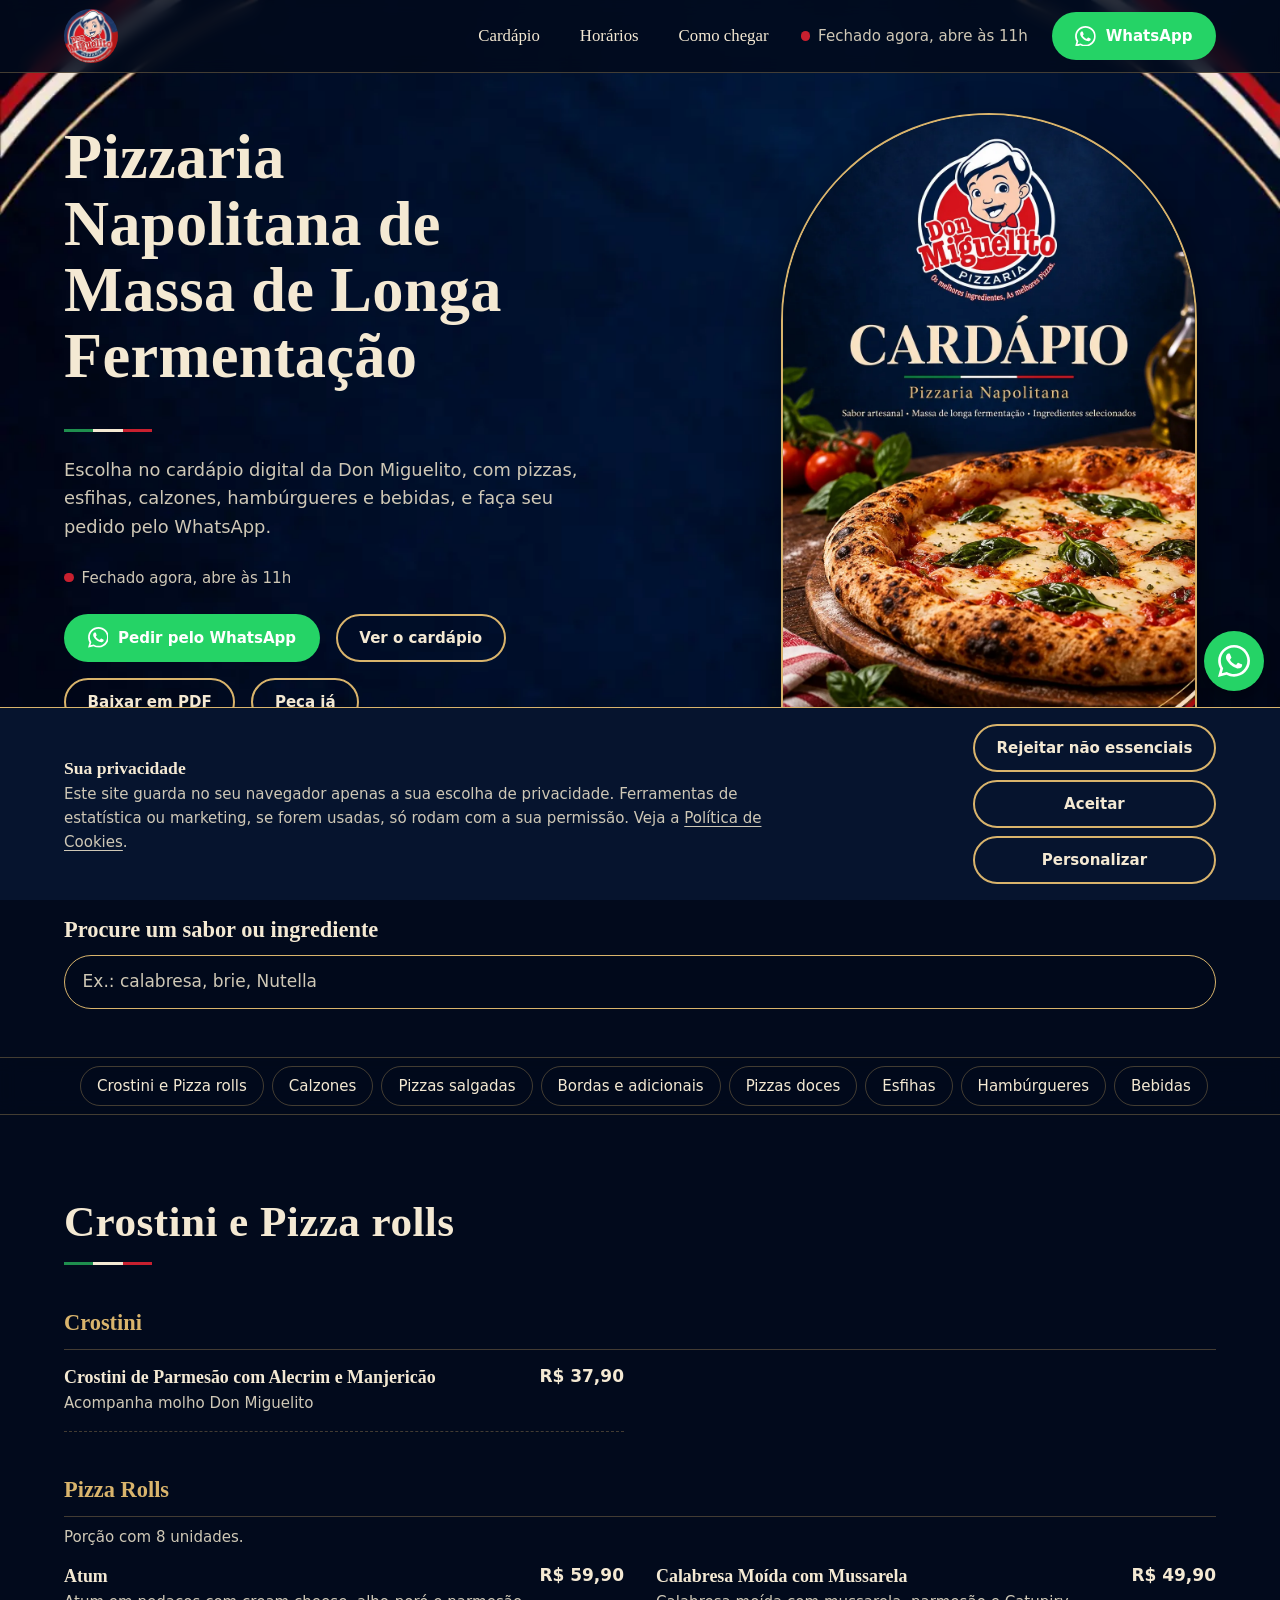
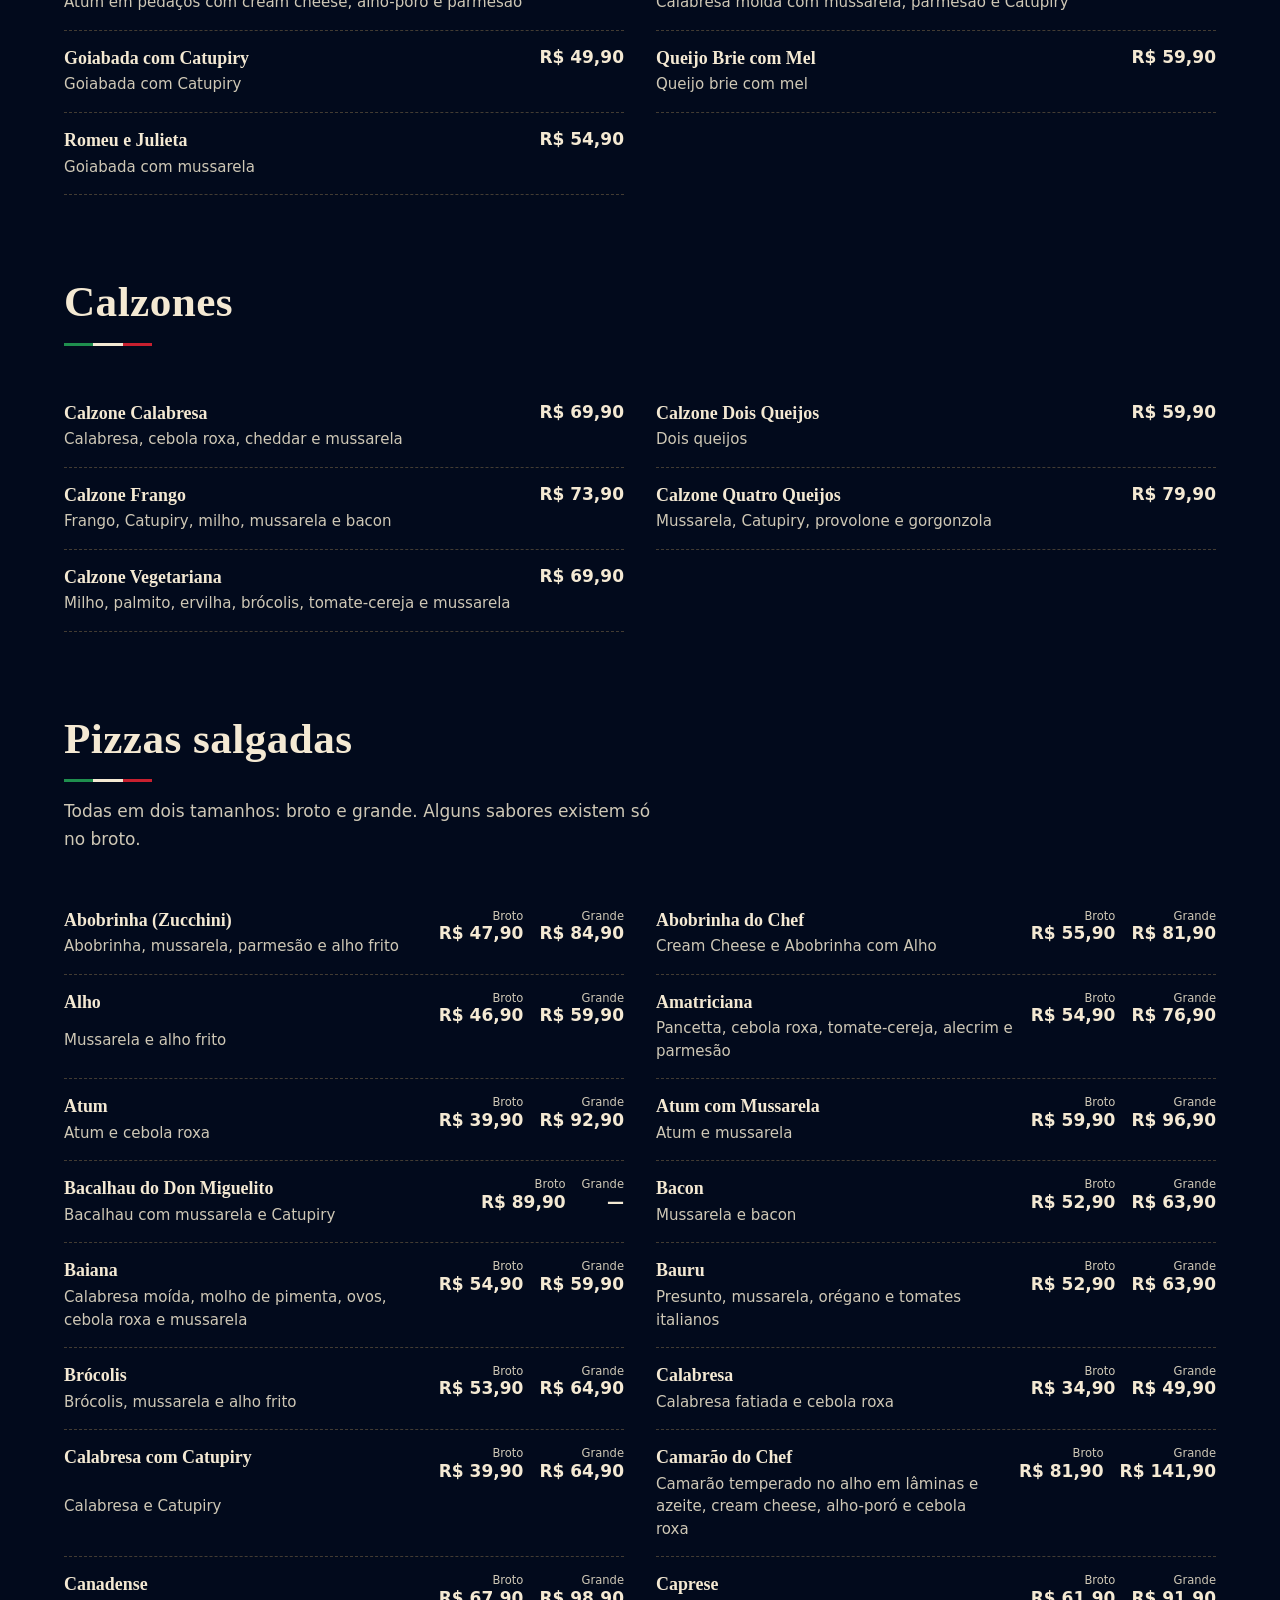
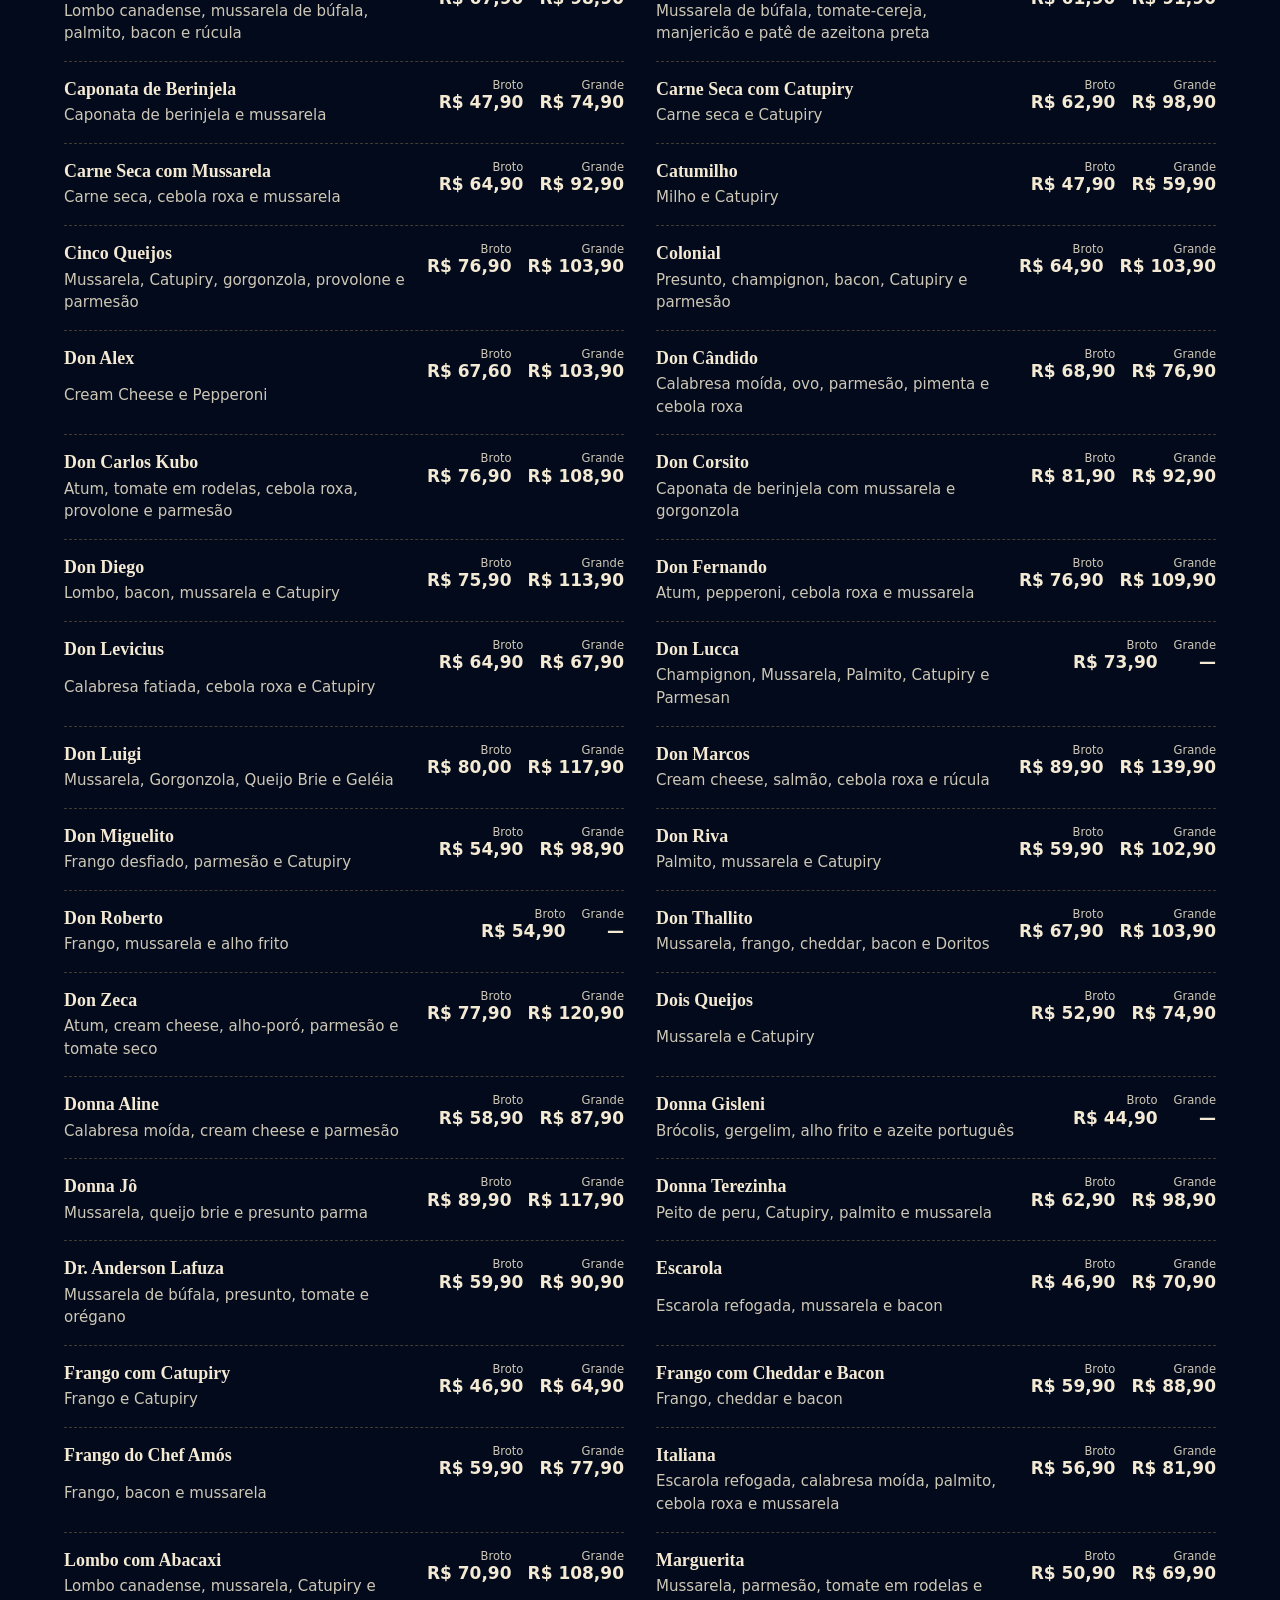
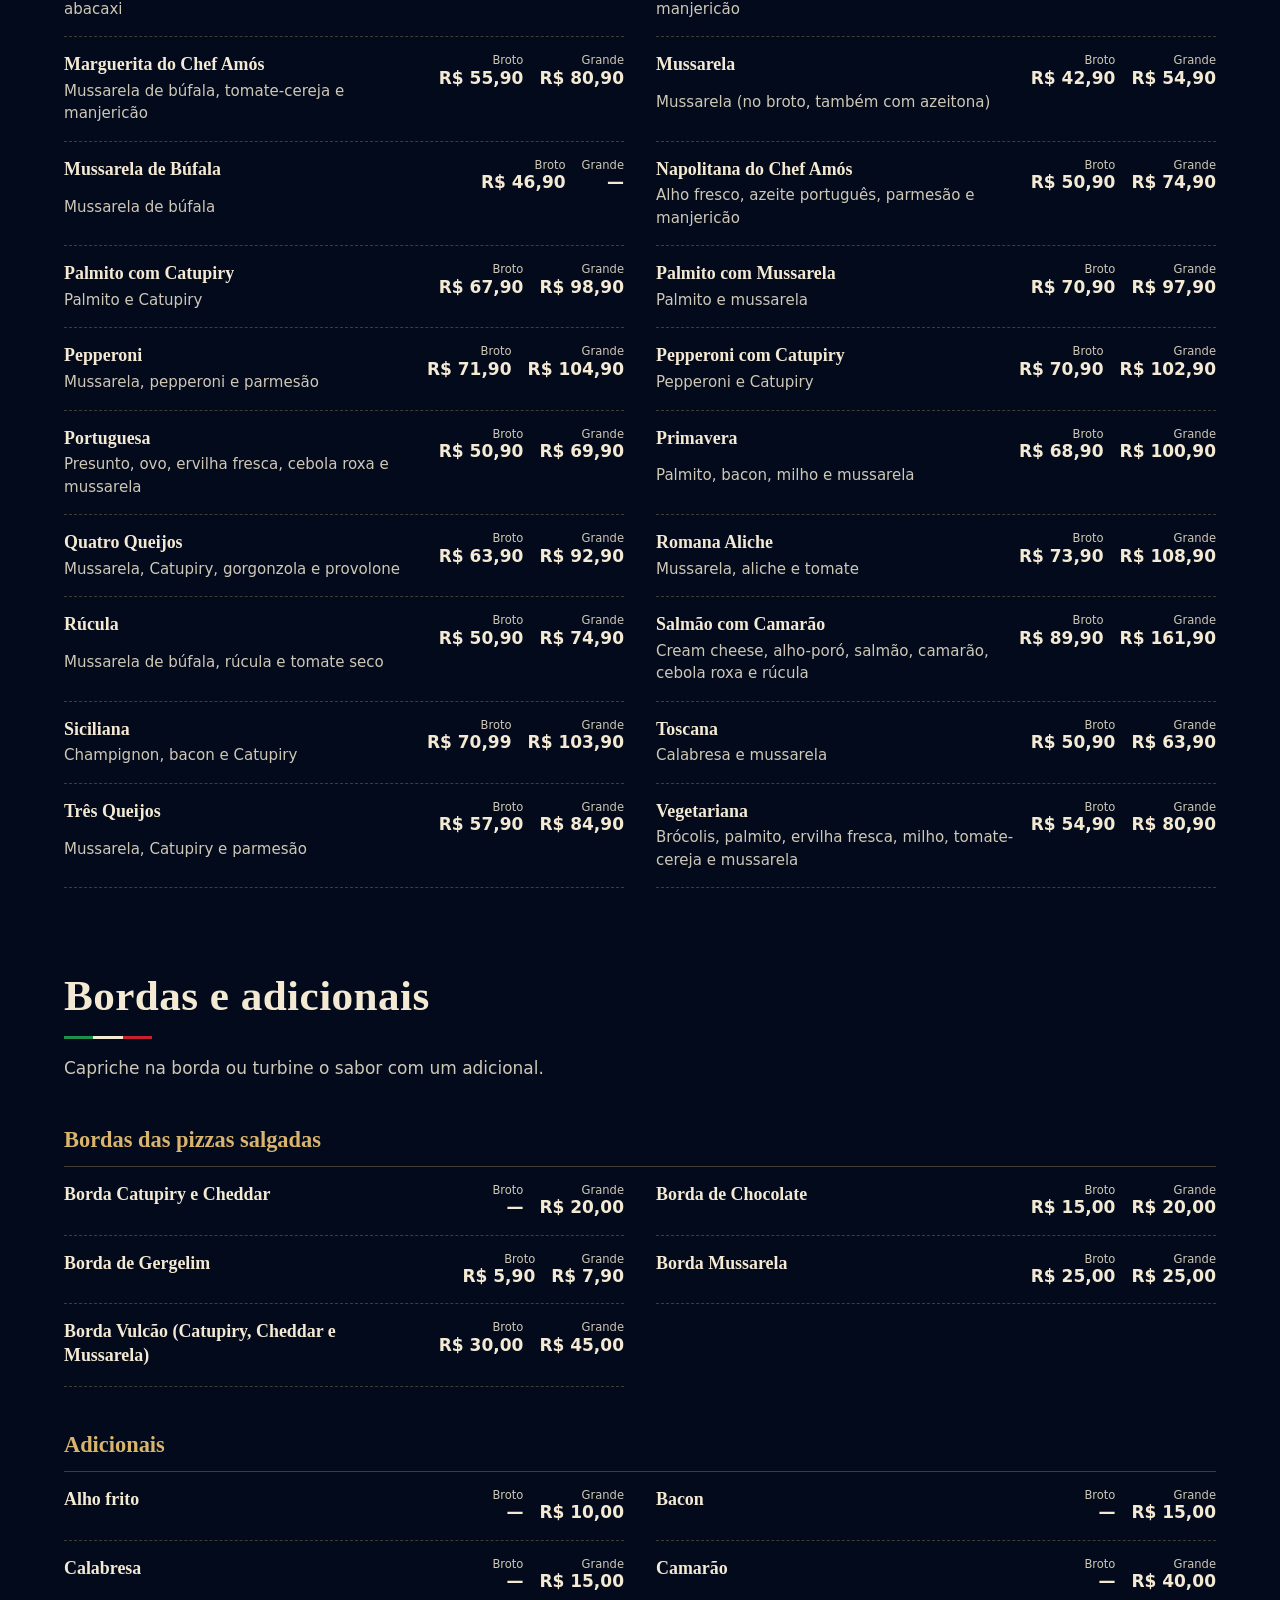
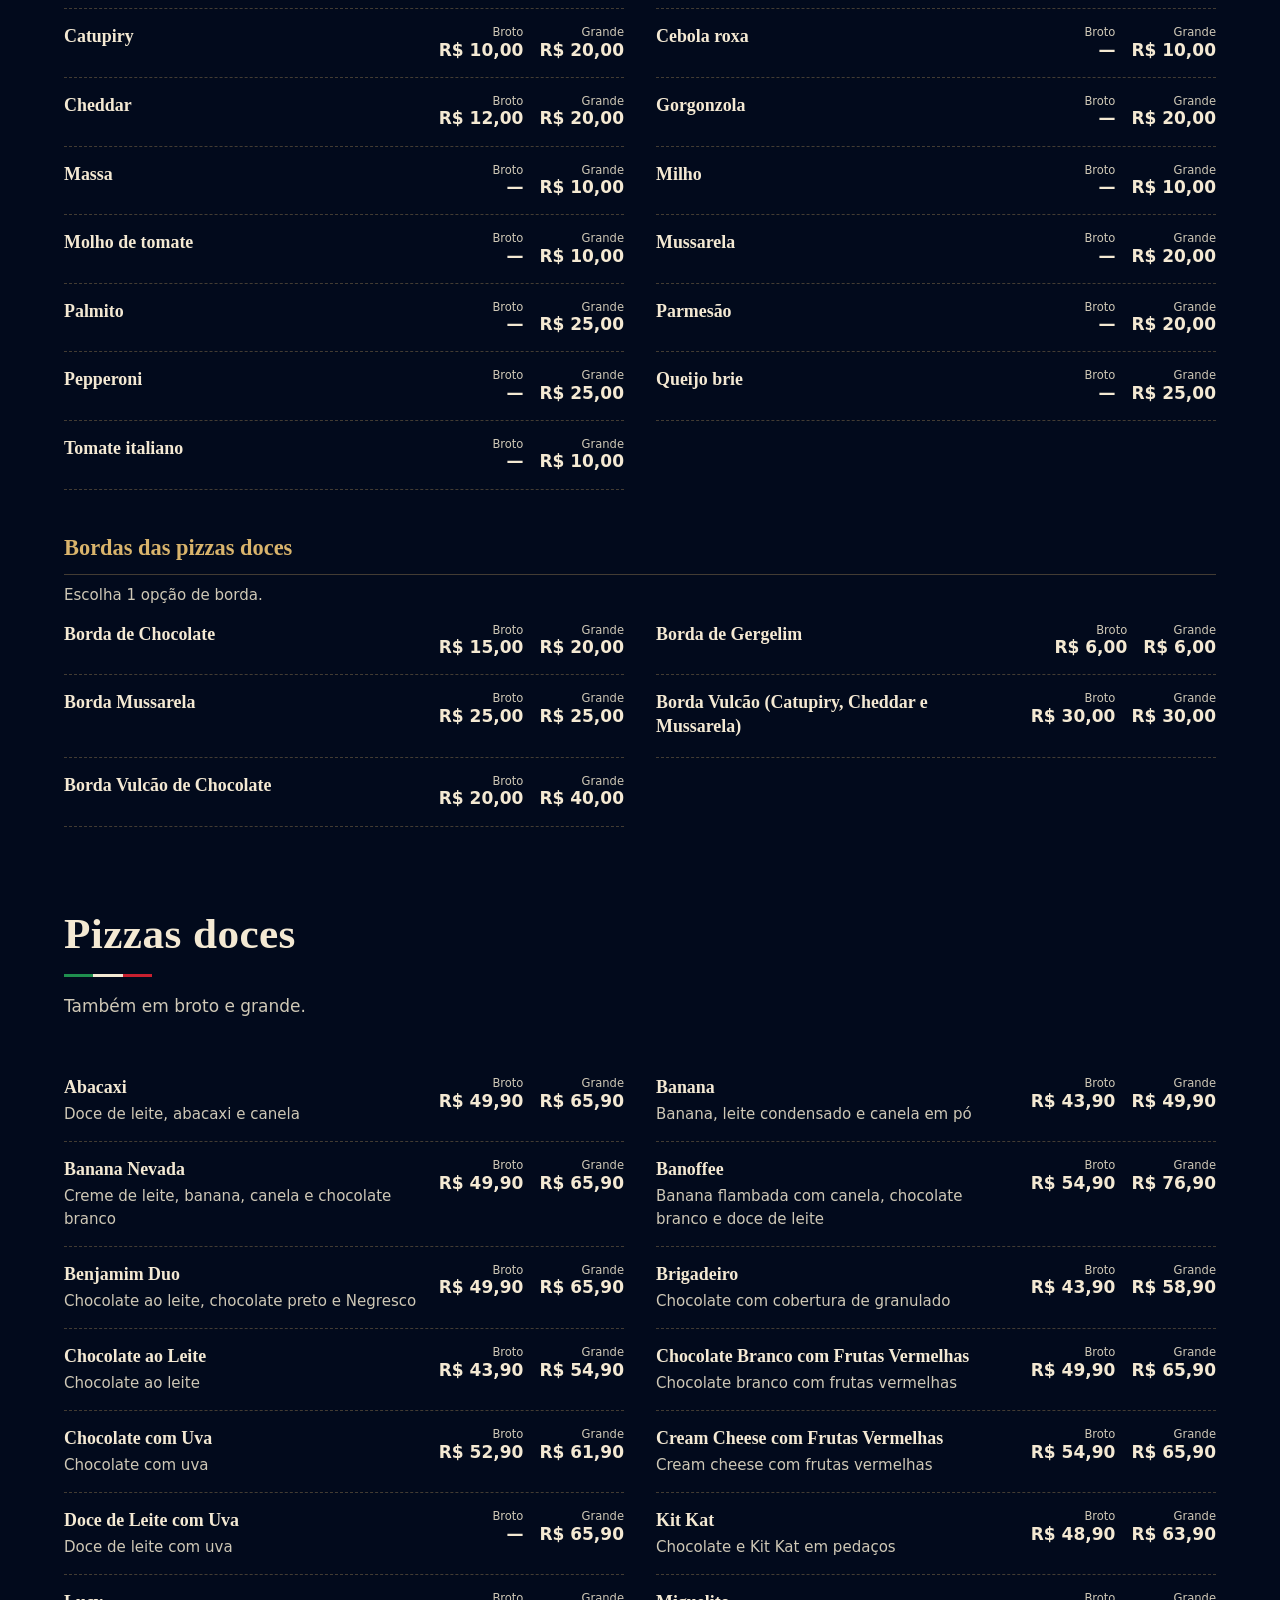
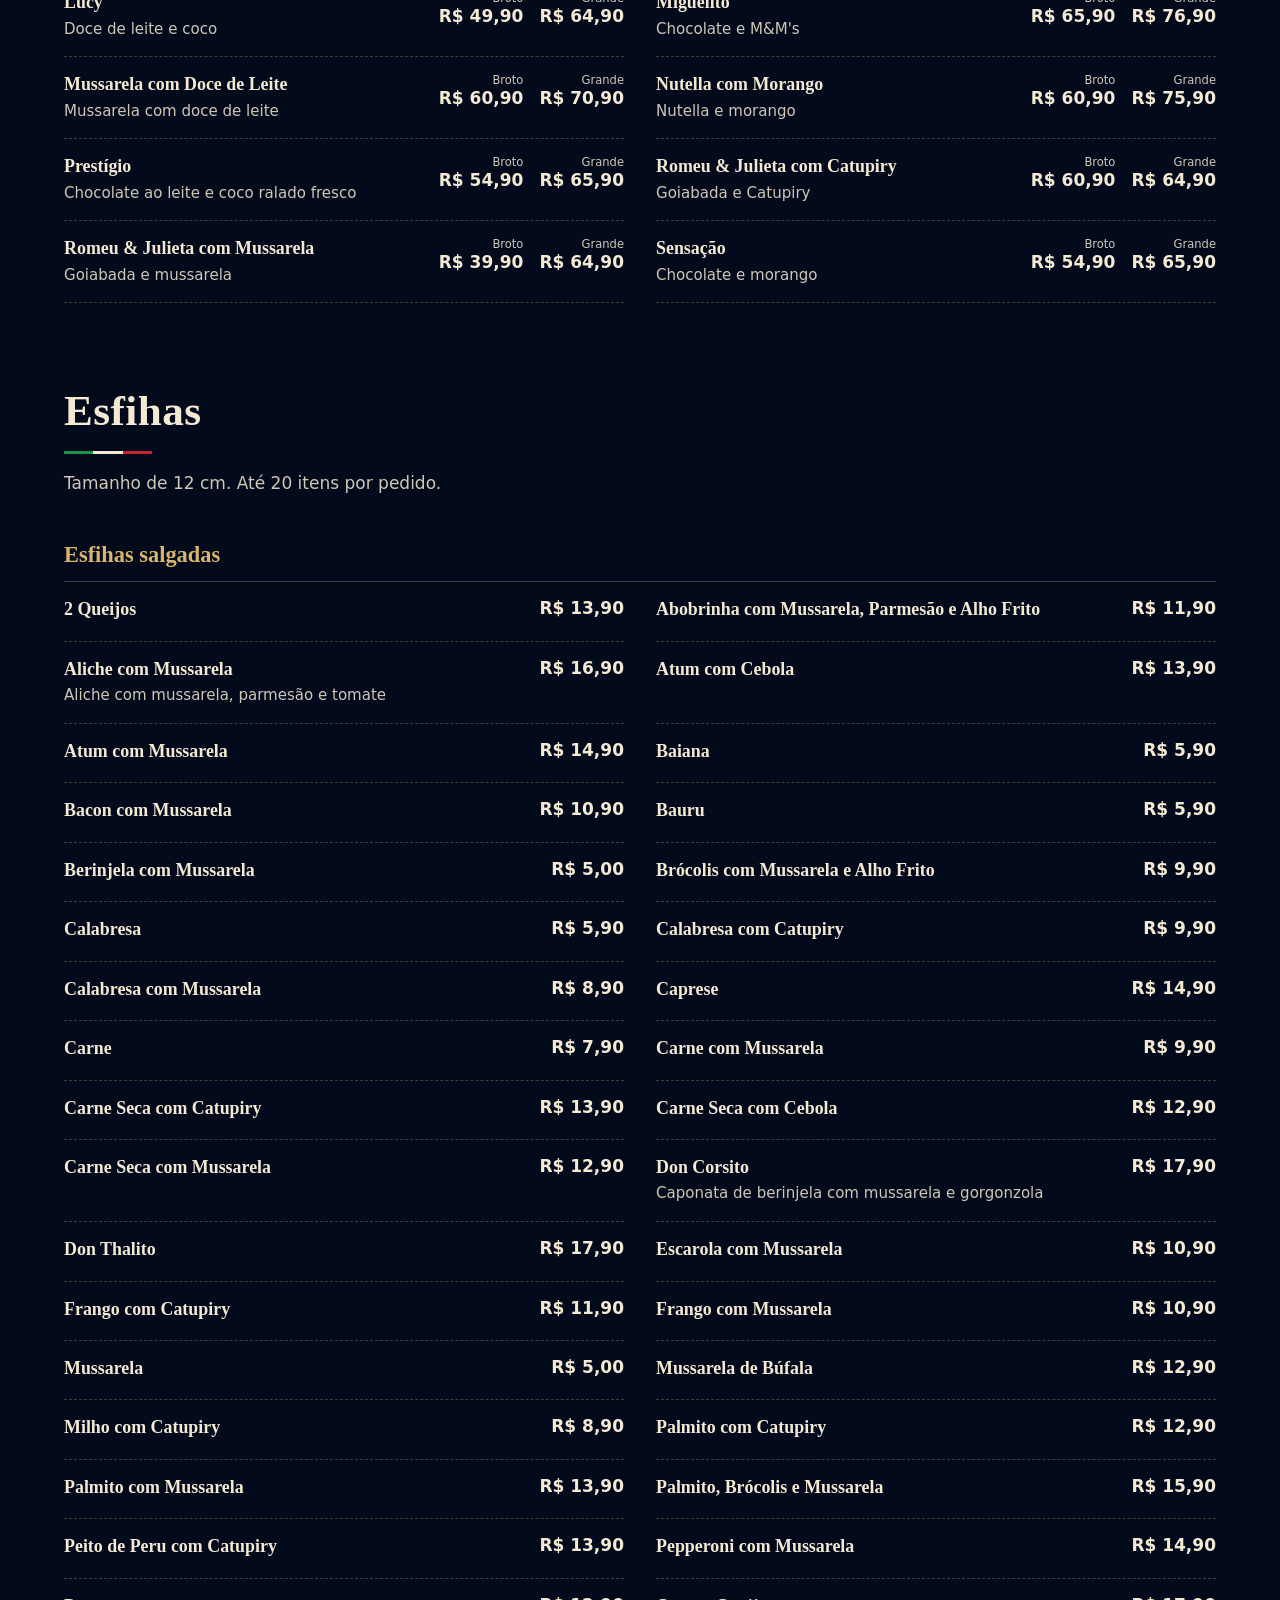
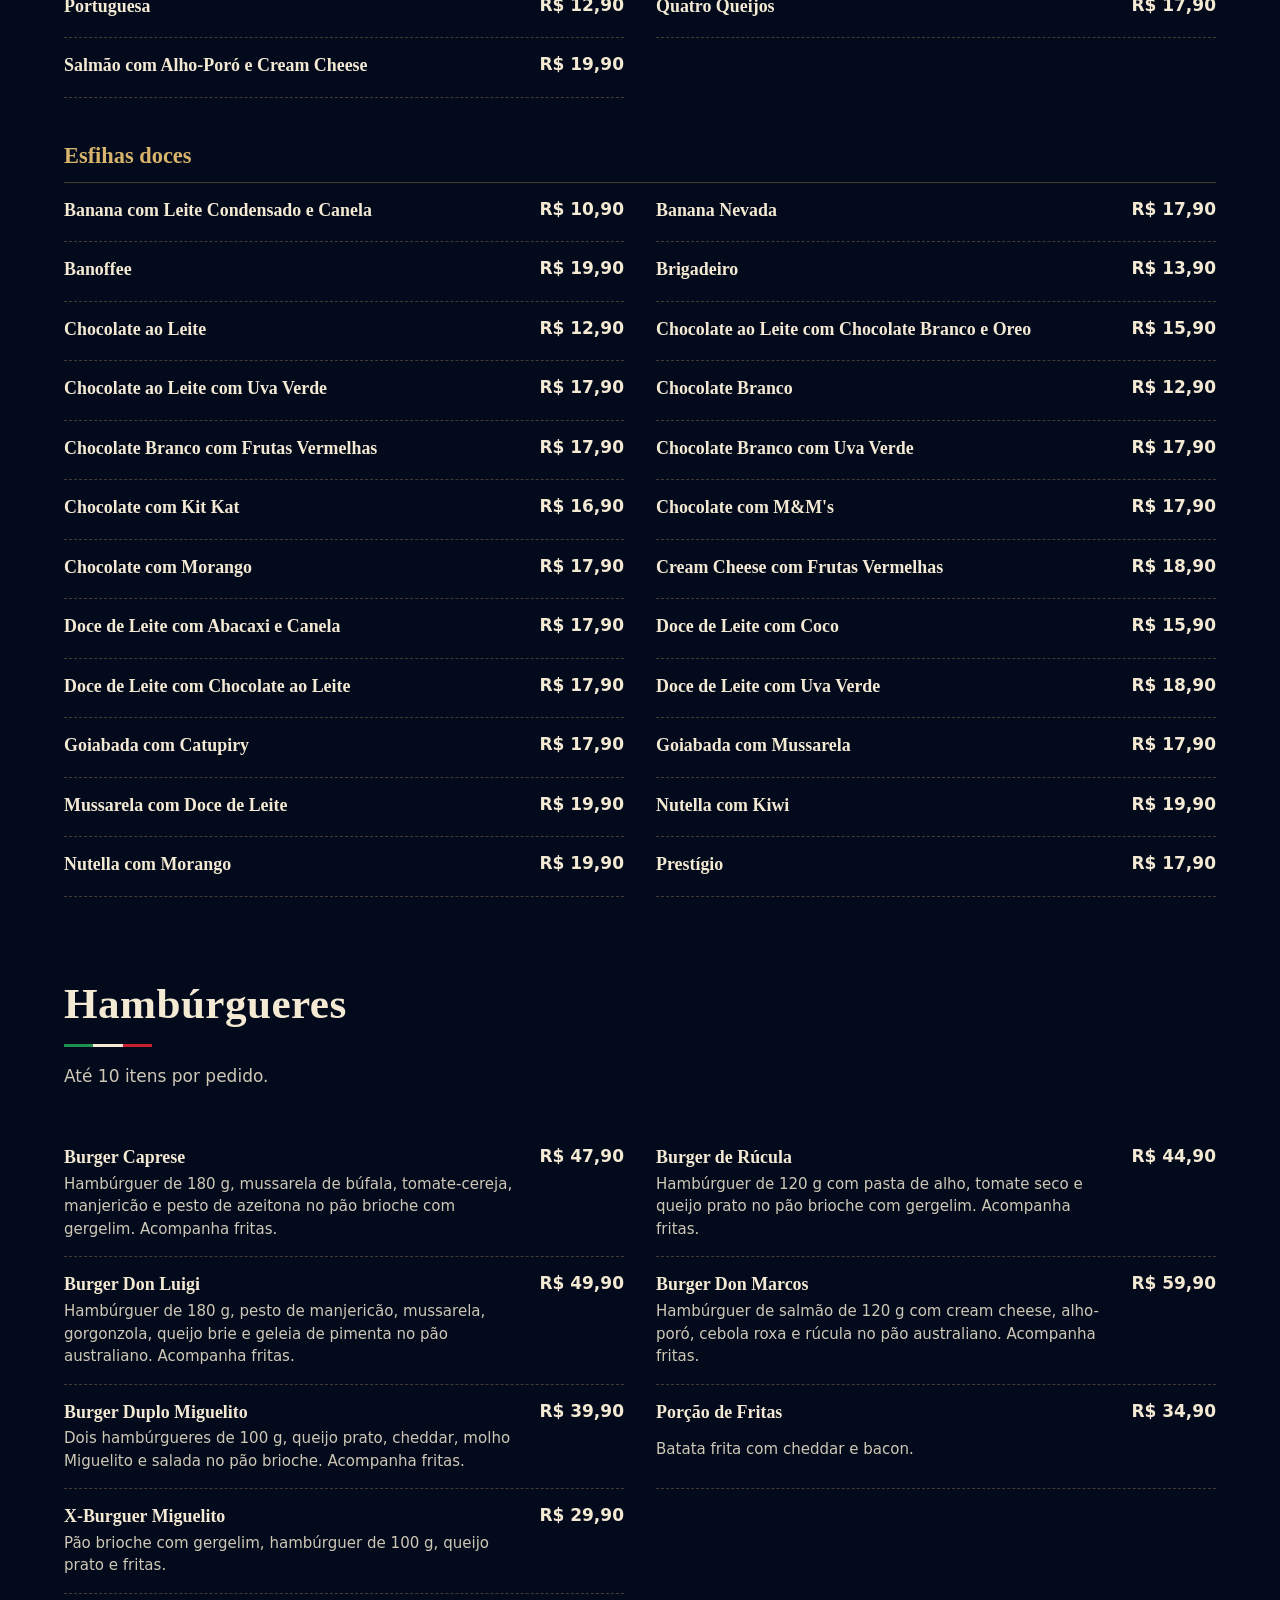
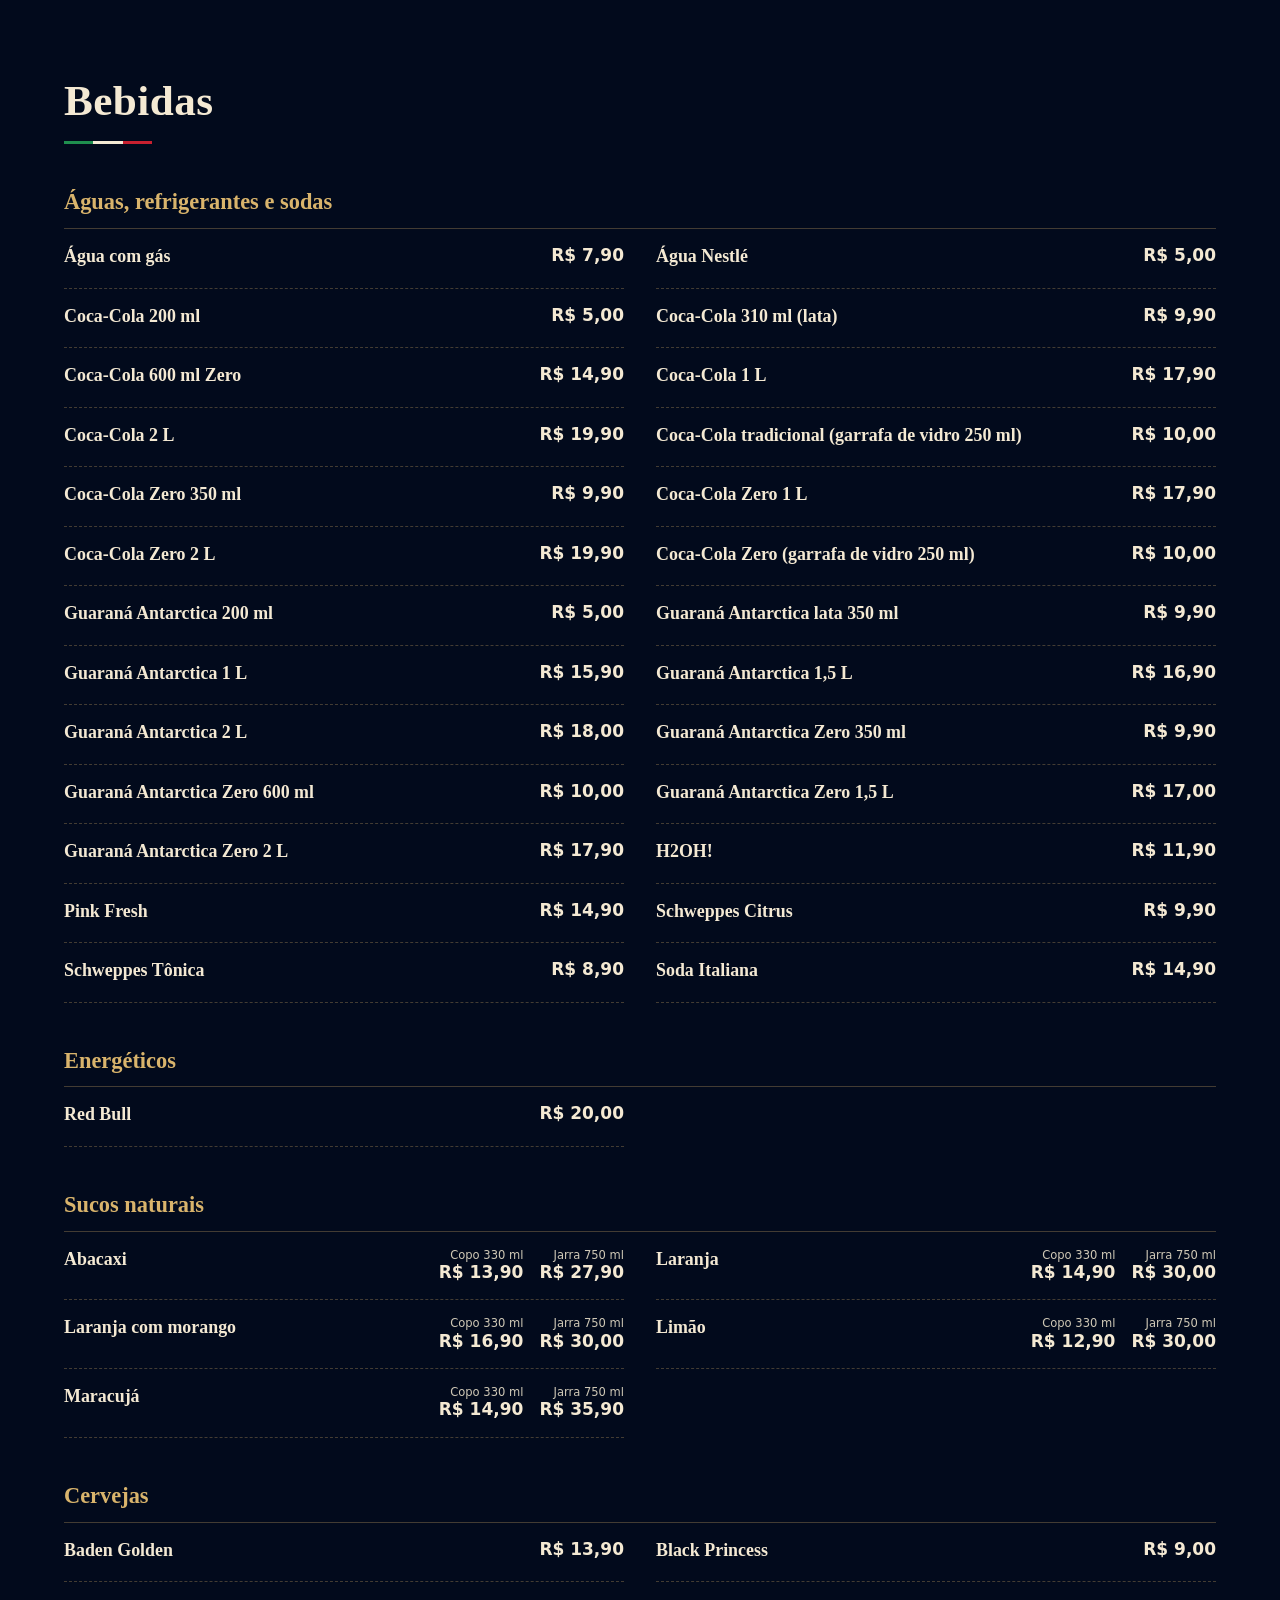
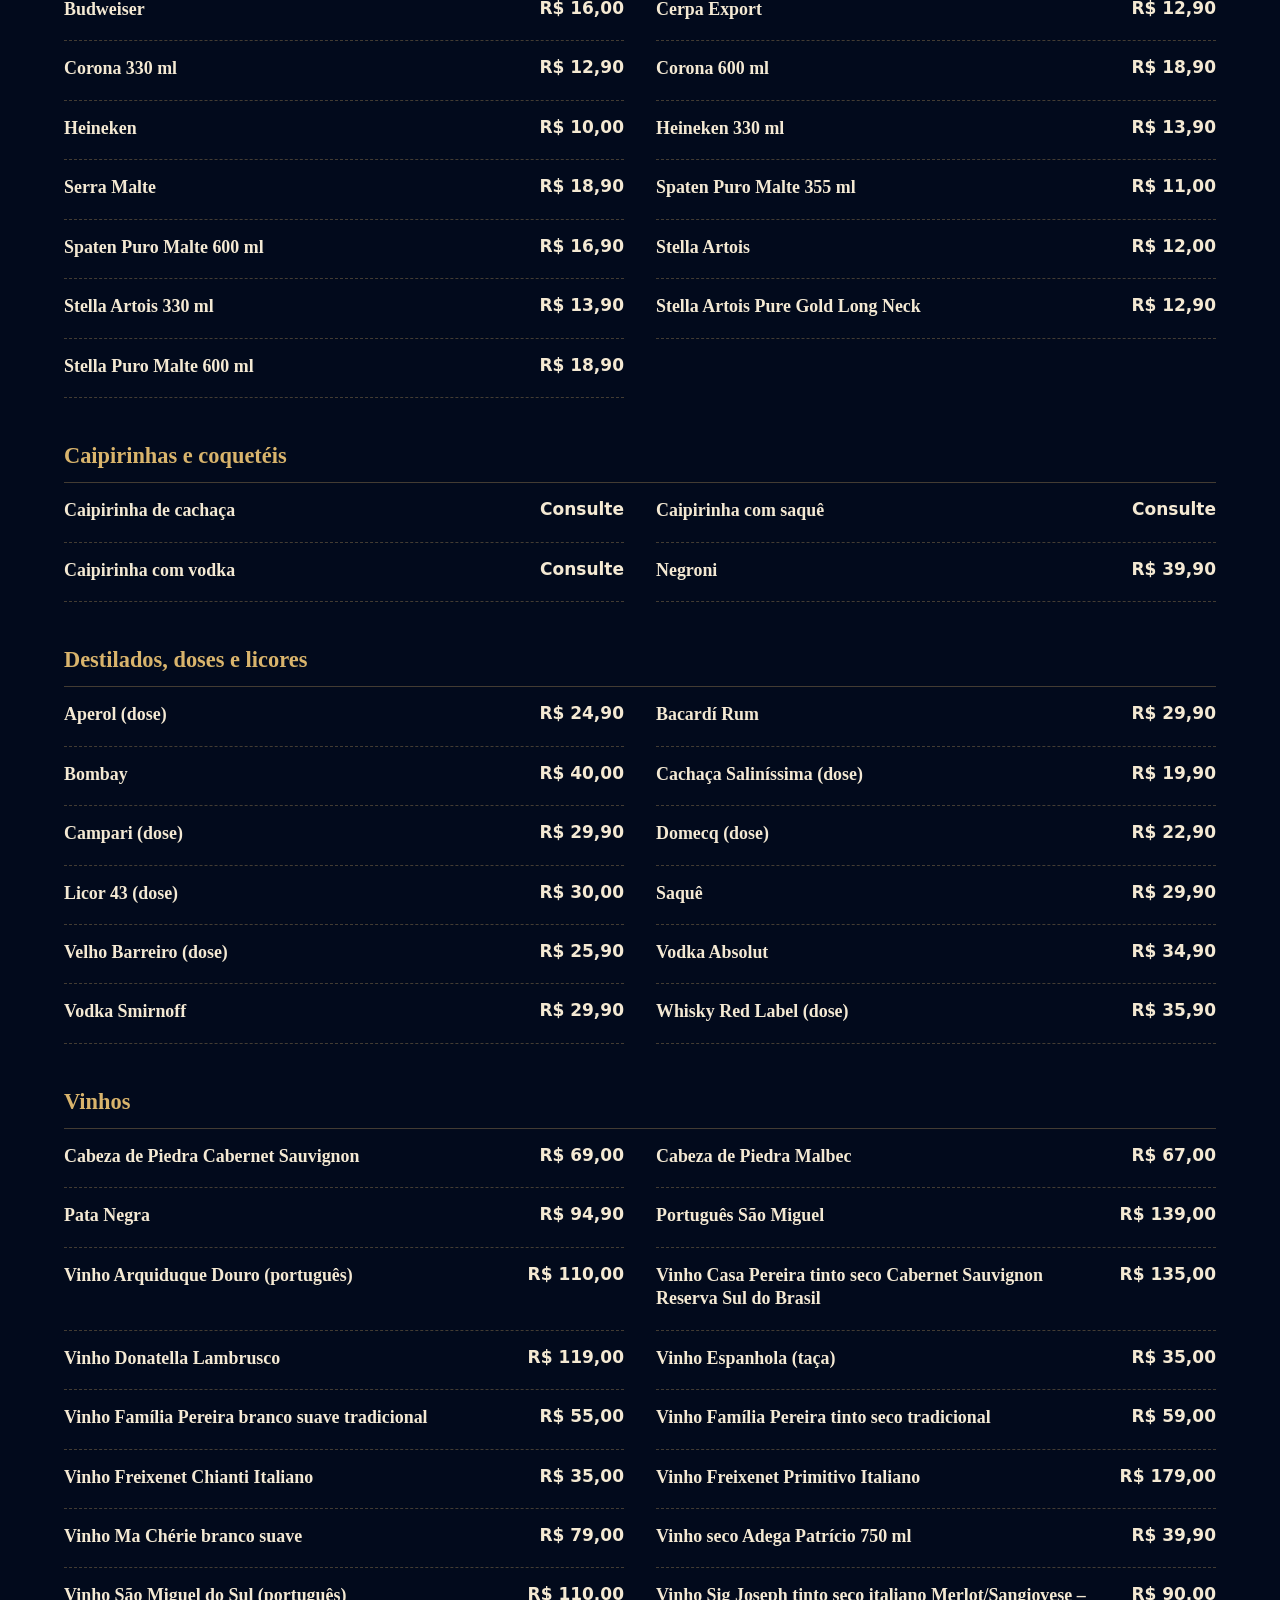
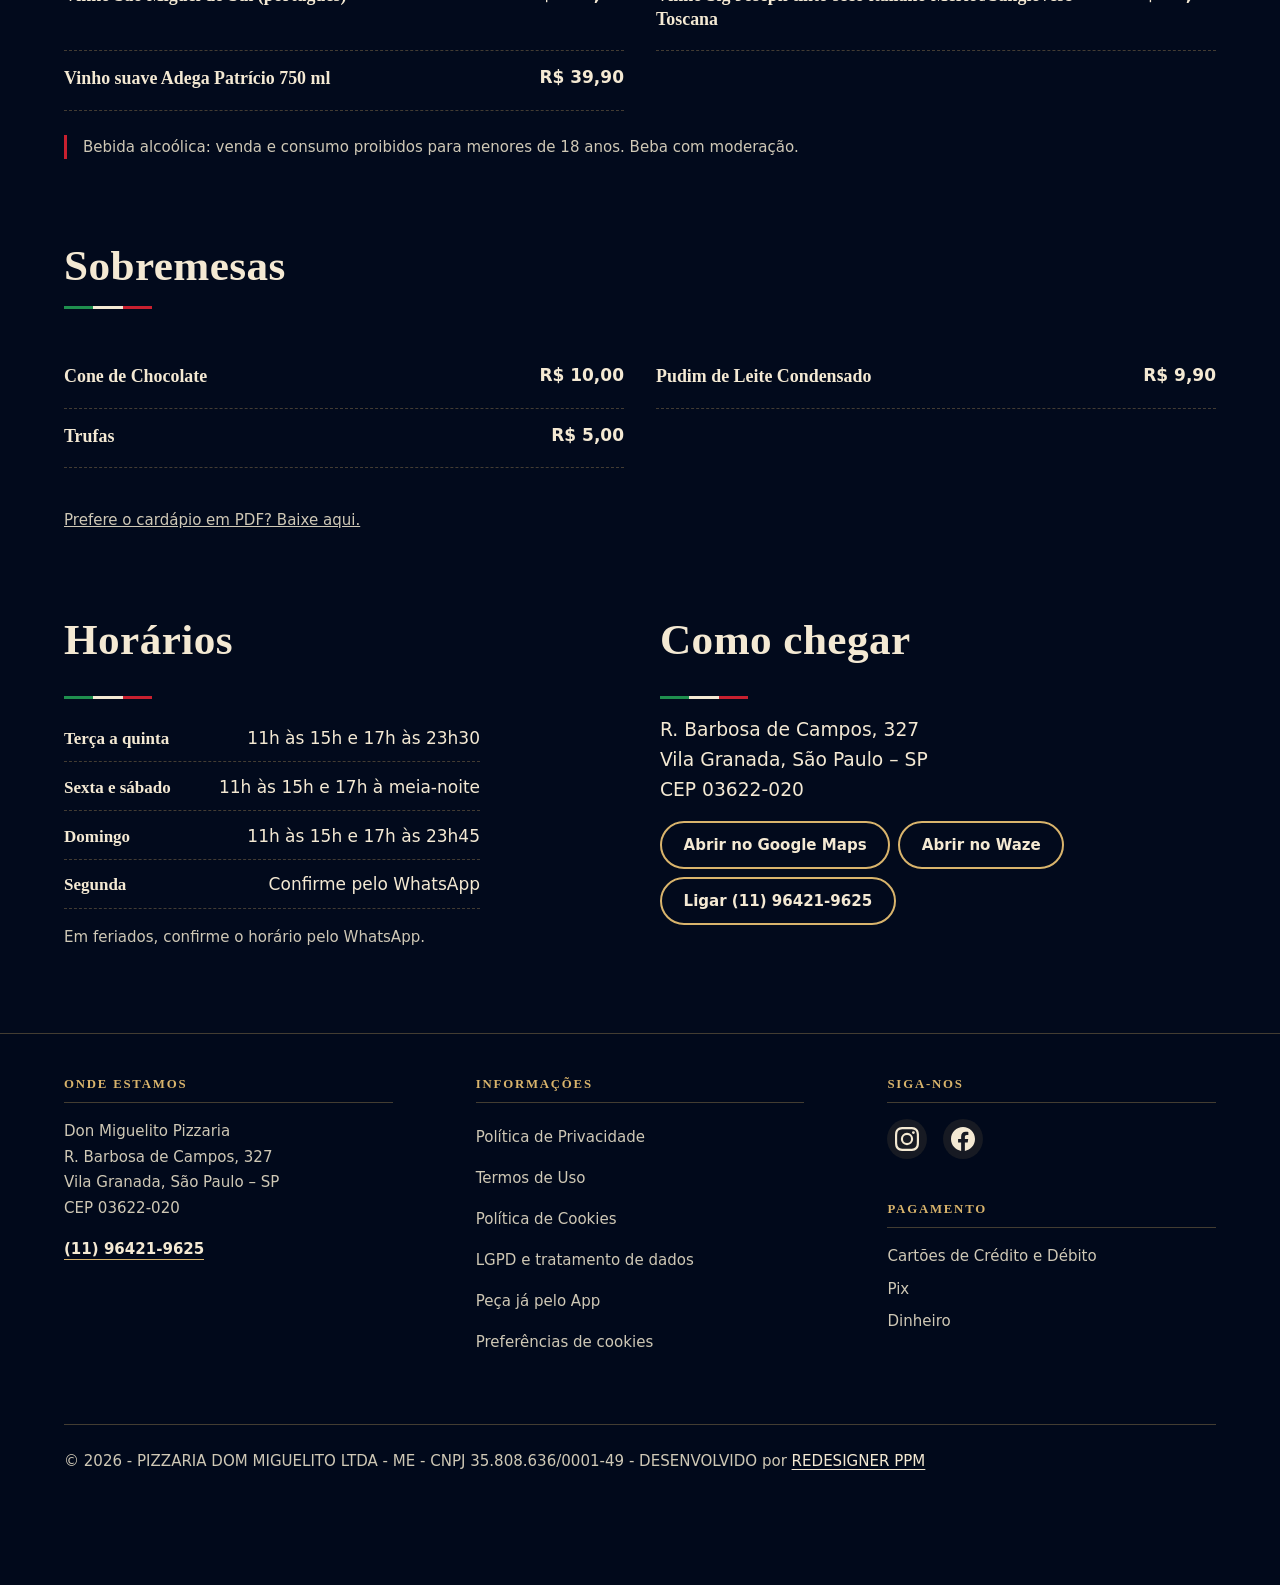
==== commit 0ea6d3bb: "Add files via upload update" ====
--- a/index.html
+++ b/index.html
@@ -90,7 +90,8 @@
     <section class="hero" id="topo" aria-labelledby="t-hero">
       <div class="wrap hero__in">
         <div class="hero__txt">
-          <h1 id="t-hero">Pizza napolitana de massa de longa fermentação</h1>
+          <!-- ALTERAÇÃO AQUI: Título ajustado -->
+          <h1 id="t-hero">Pizzaria Napolitana de Massa de Longa Fermentação</h1>
           <span class="fio" aria-hidden="true"></span>
           <p class="hero__lead">Escolha no cardápio digital da Don Miguelito, com pizzas, esfihas, calzones, hambúrgueres e bebidas, e faça seu pedido pelo WhatsApp.</p>
           <p class="status" data-status role="status">Confira os horários</p>
@@ -157,7 +158,7 @@
     </section>
   </main>
 
-  <!-- RODAPÉ REFORMULADO -->
+  <!-- RODAPÉ -->
   <footer class="footer">
     <div class="wrap footer__in">
       
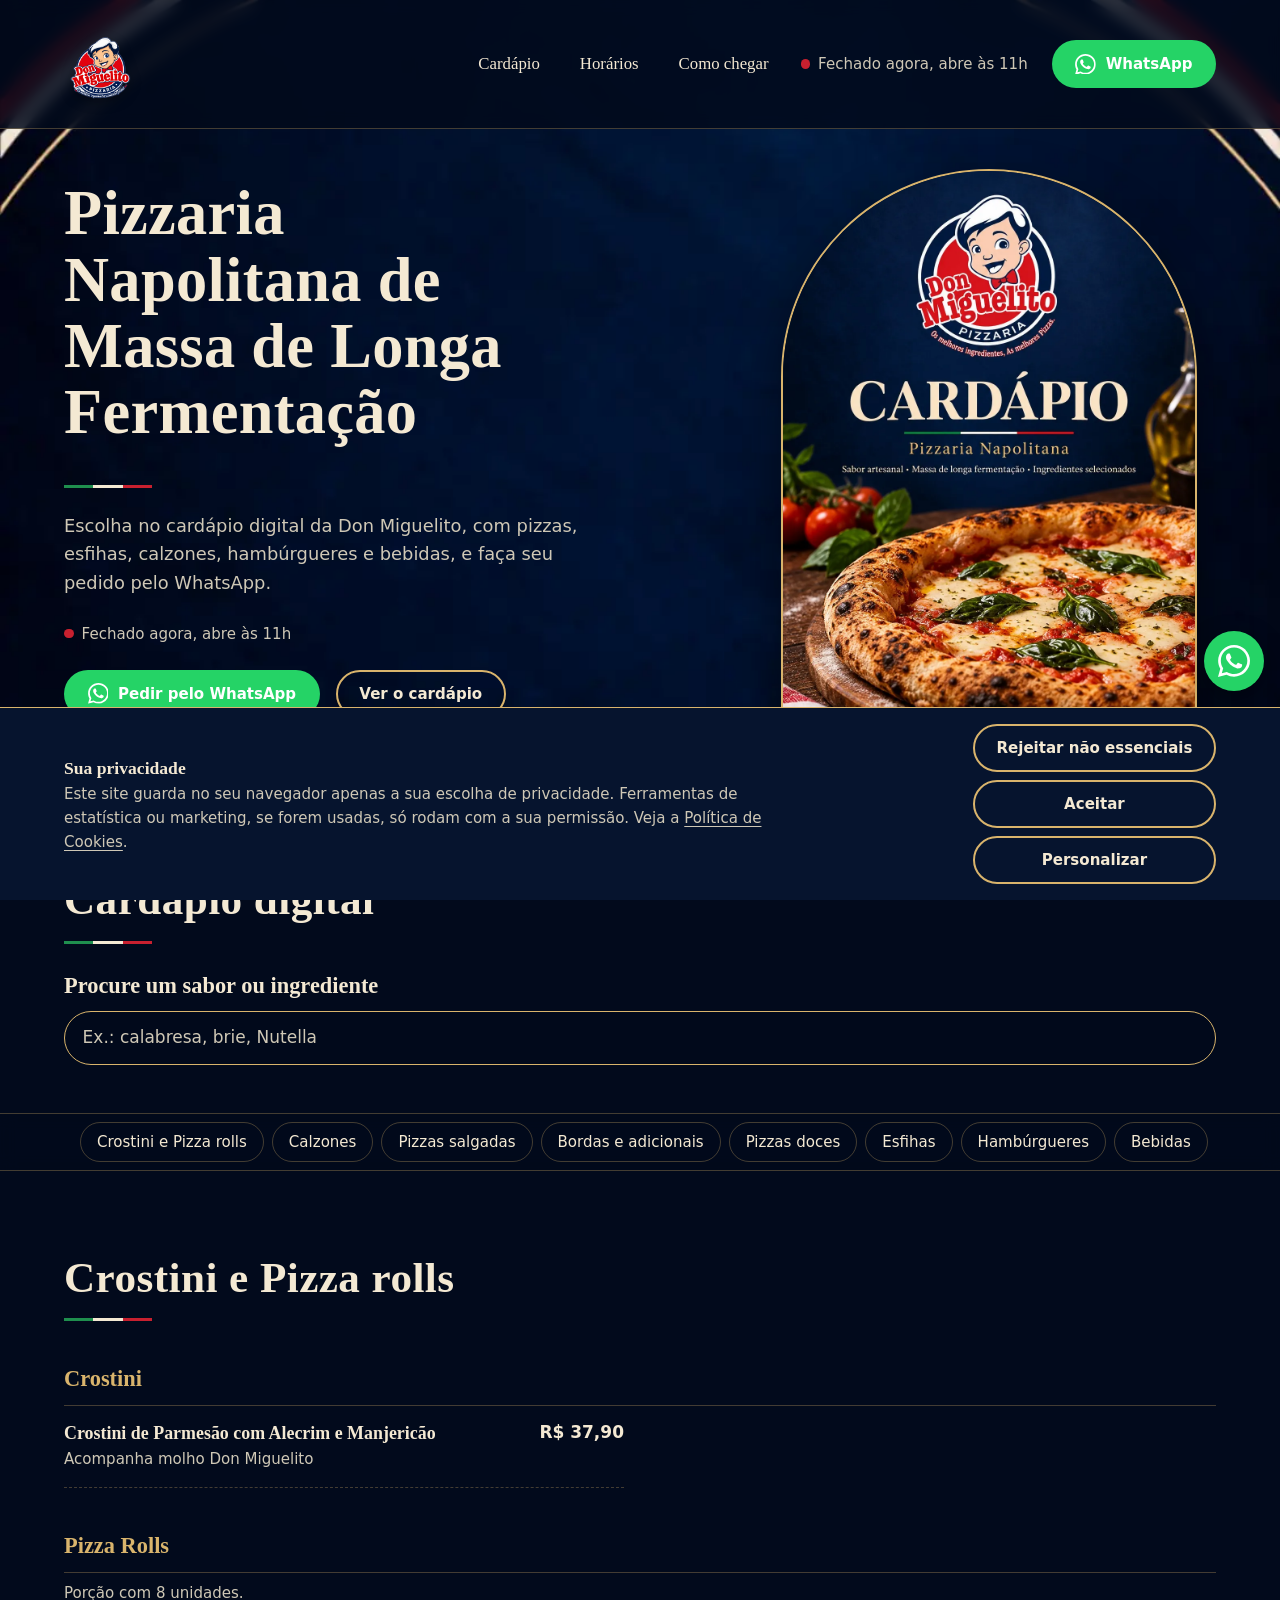
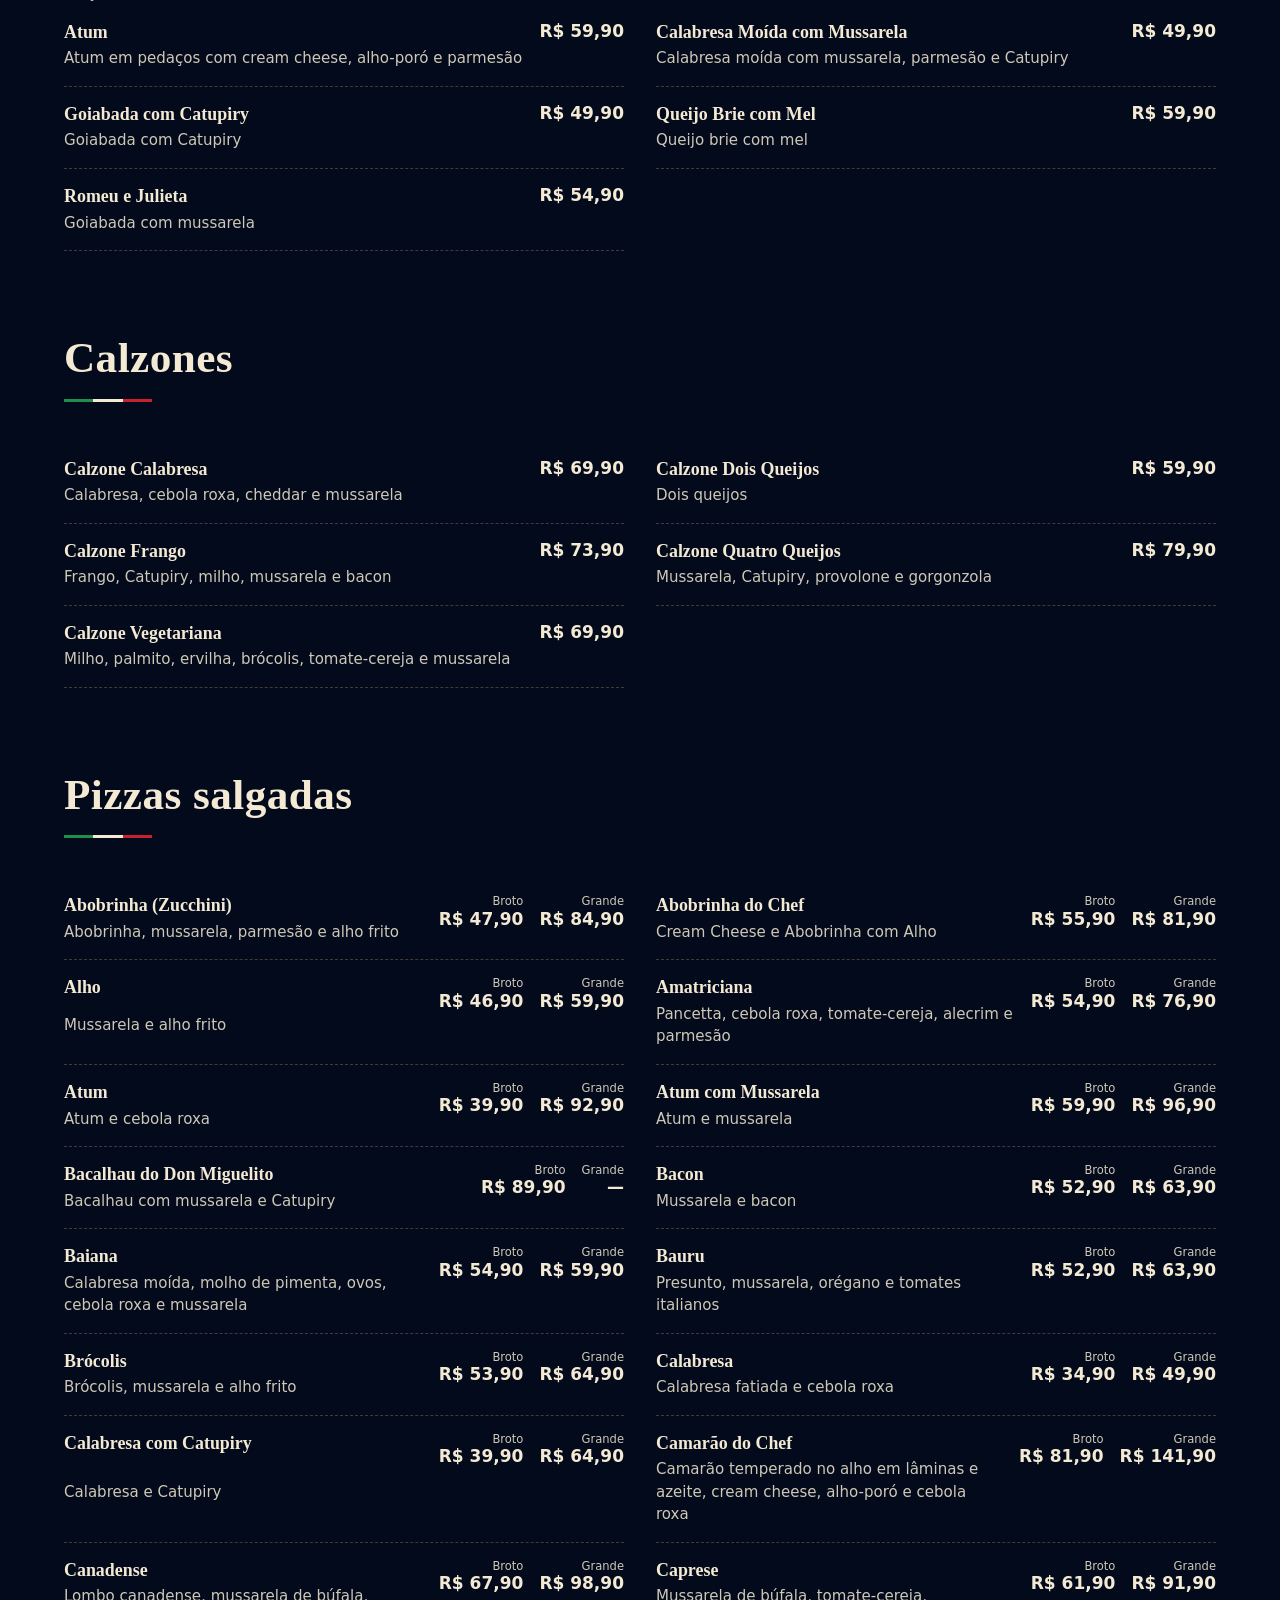
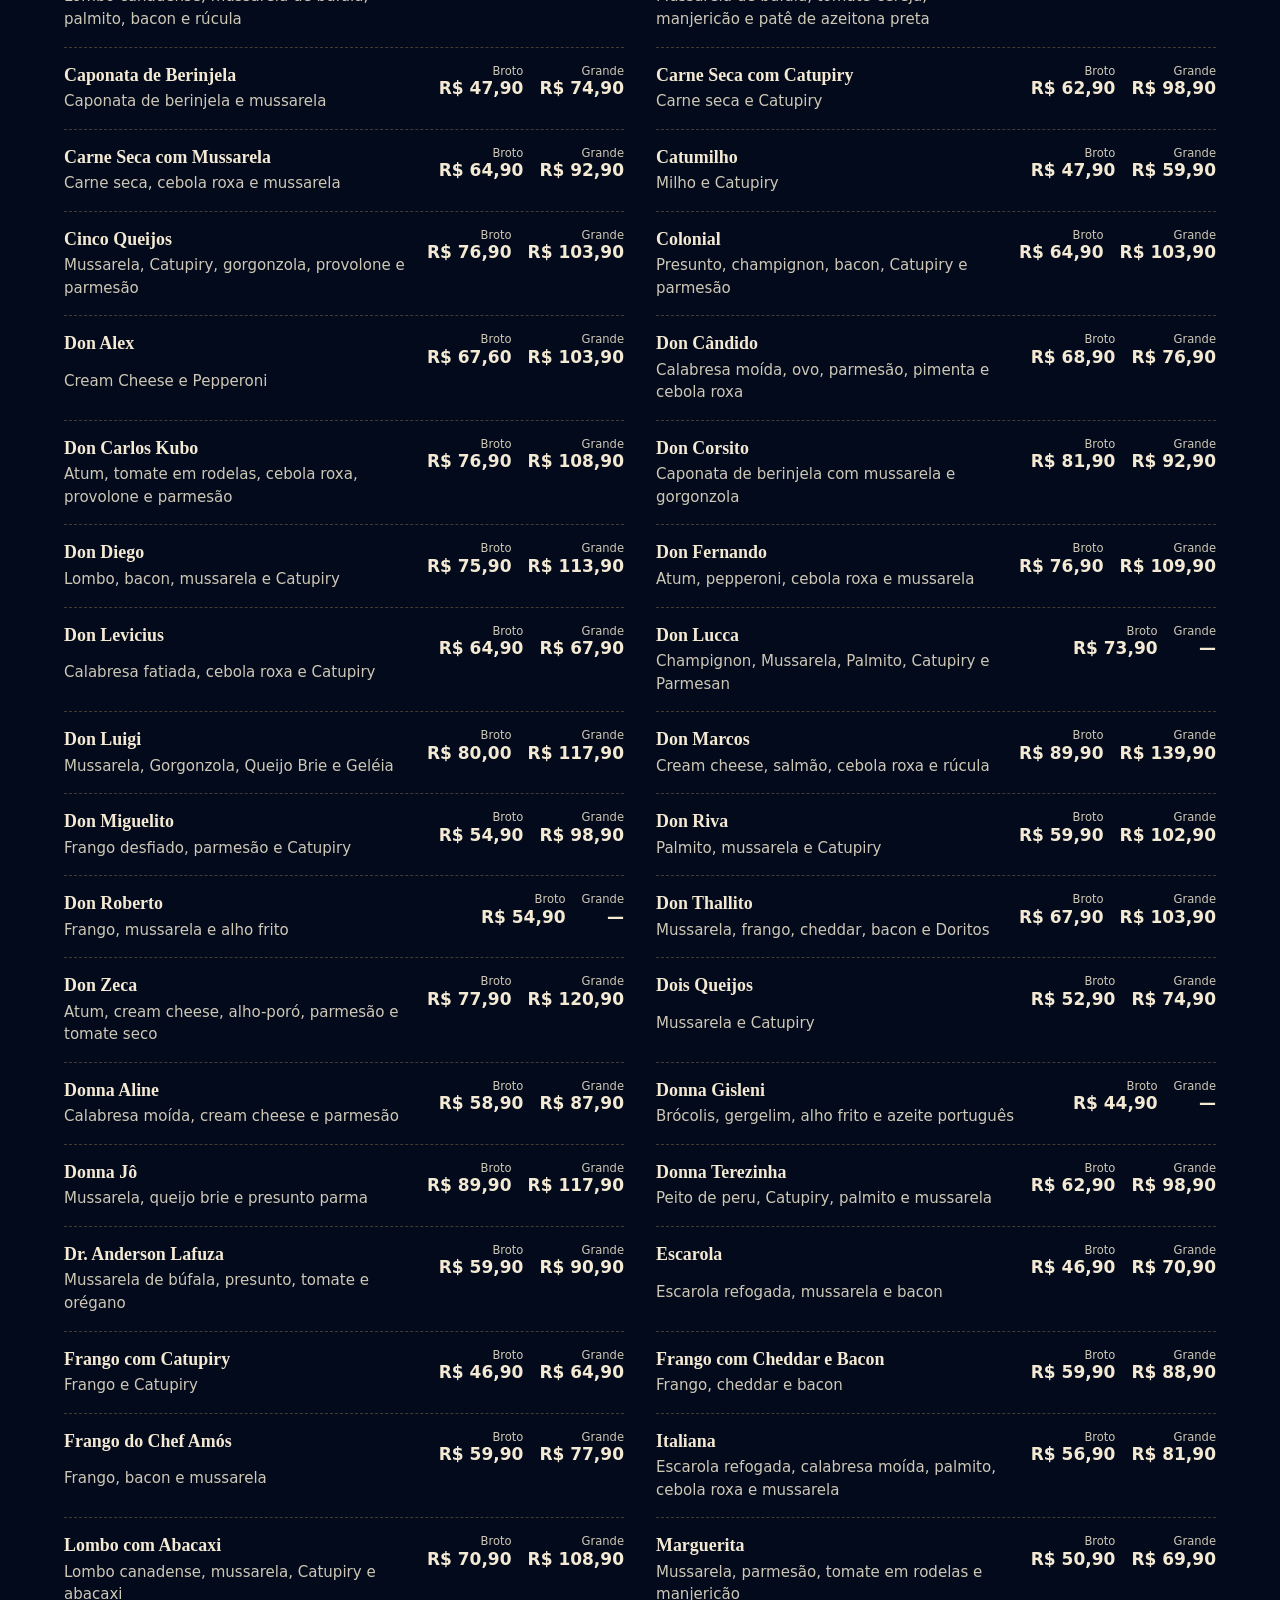
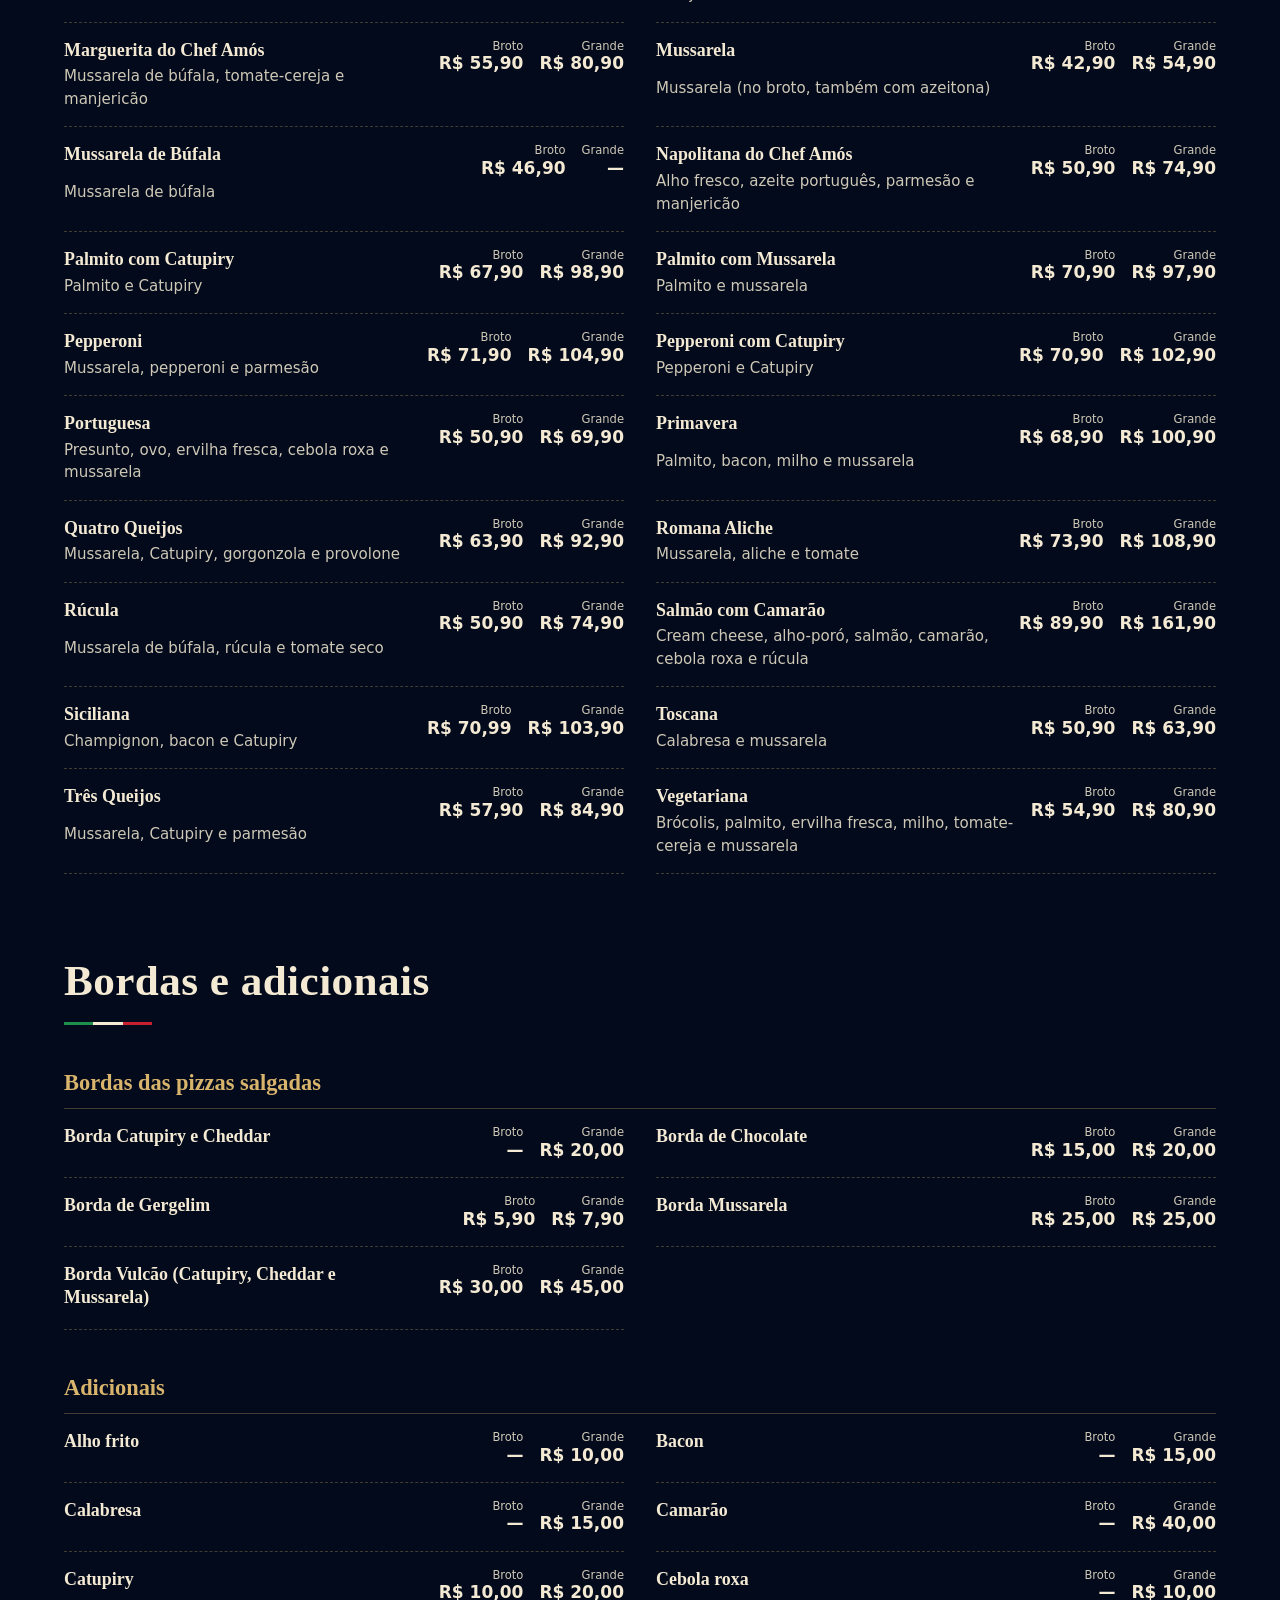
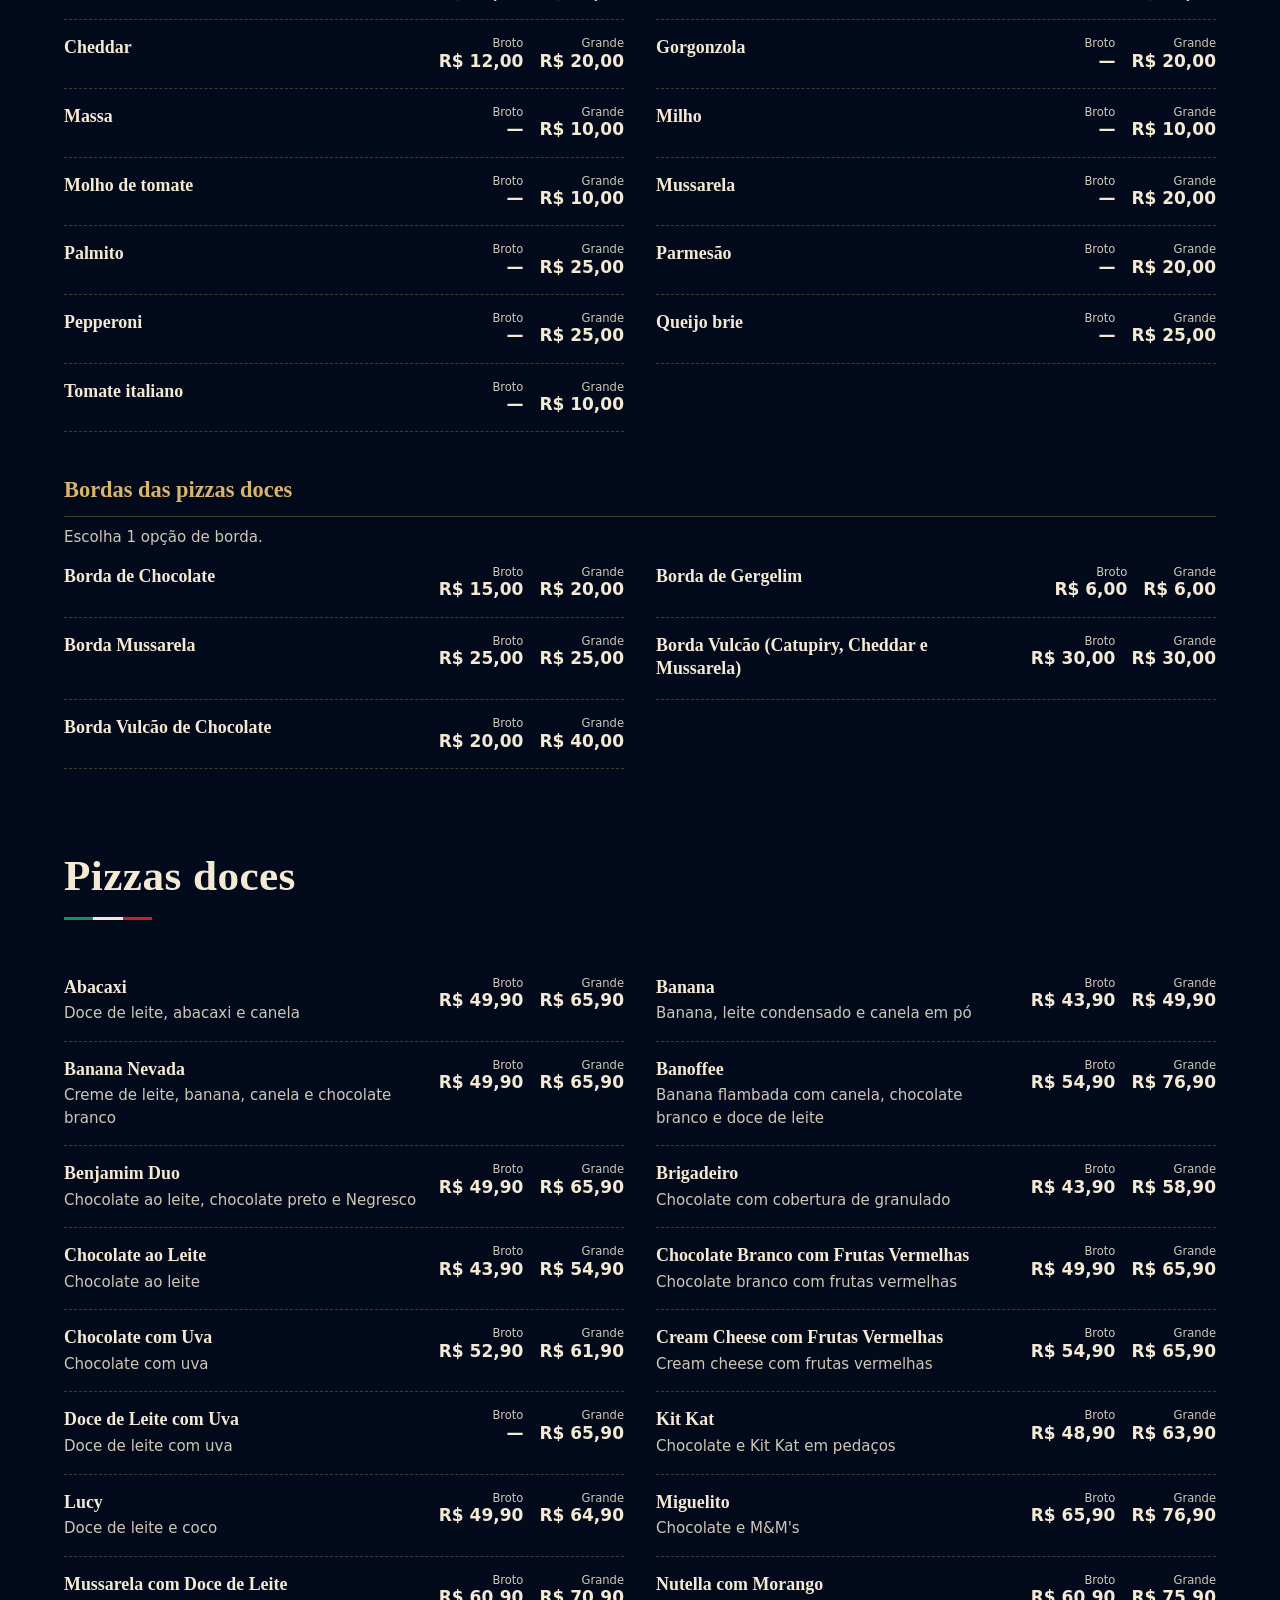
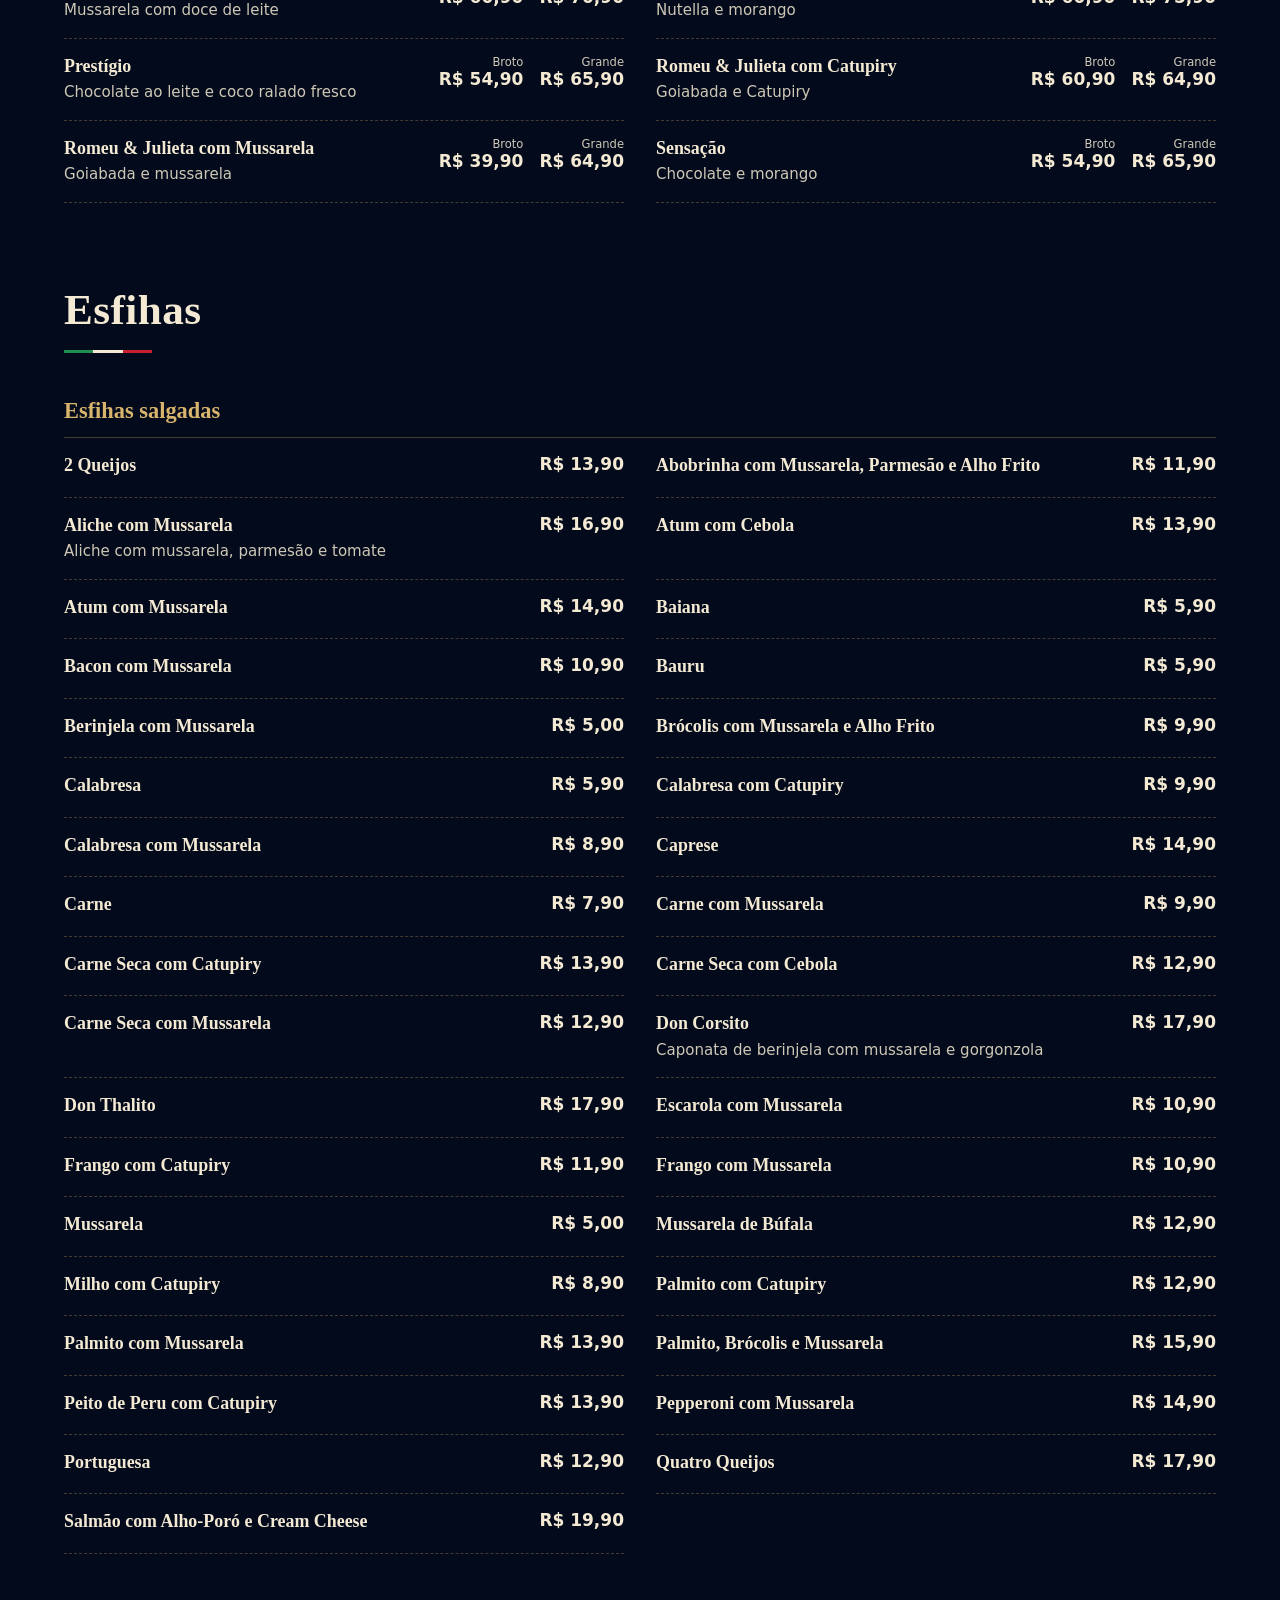
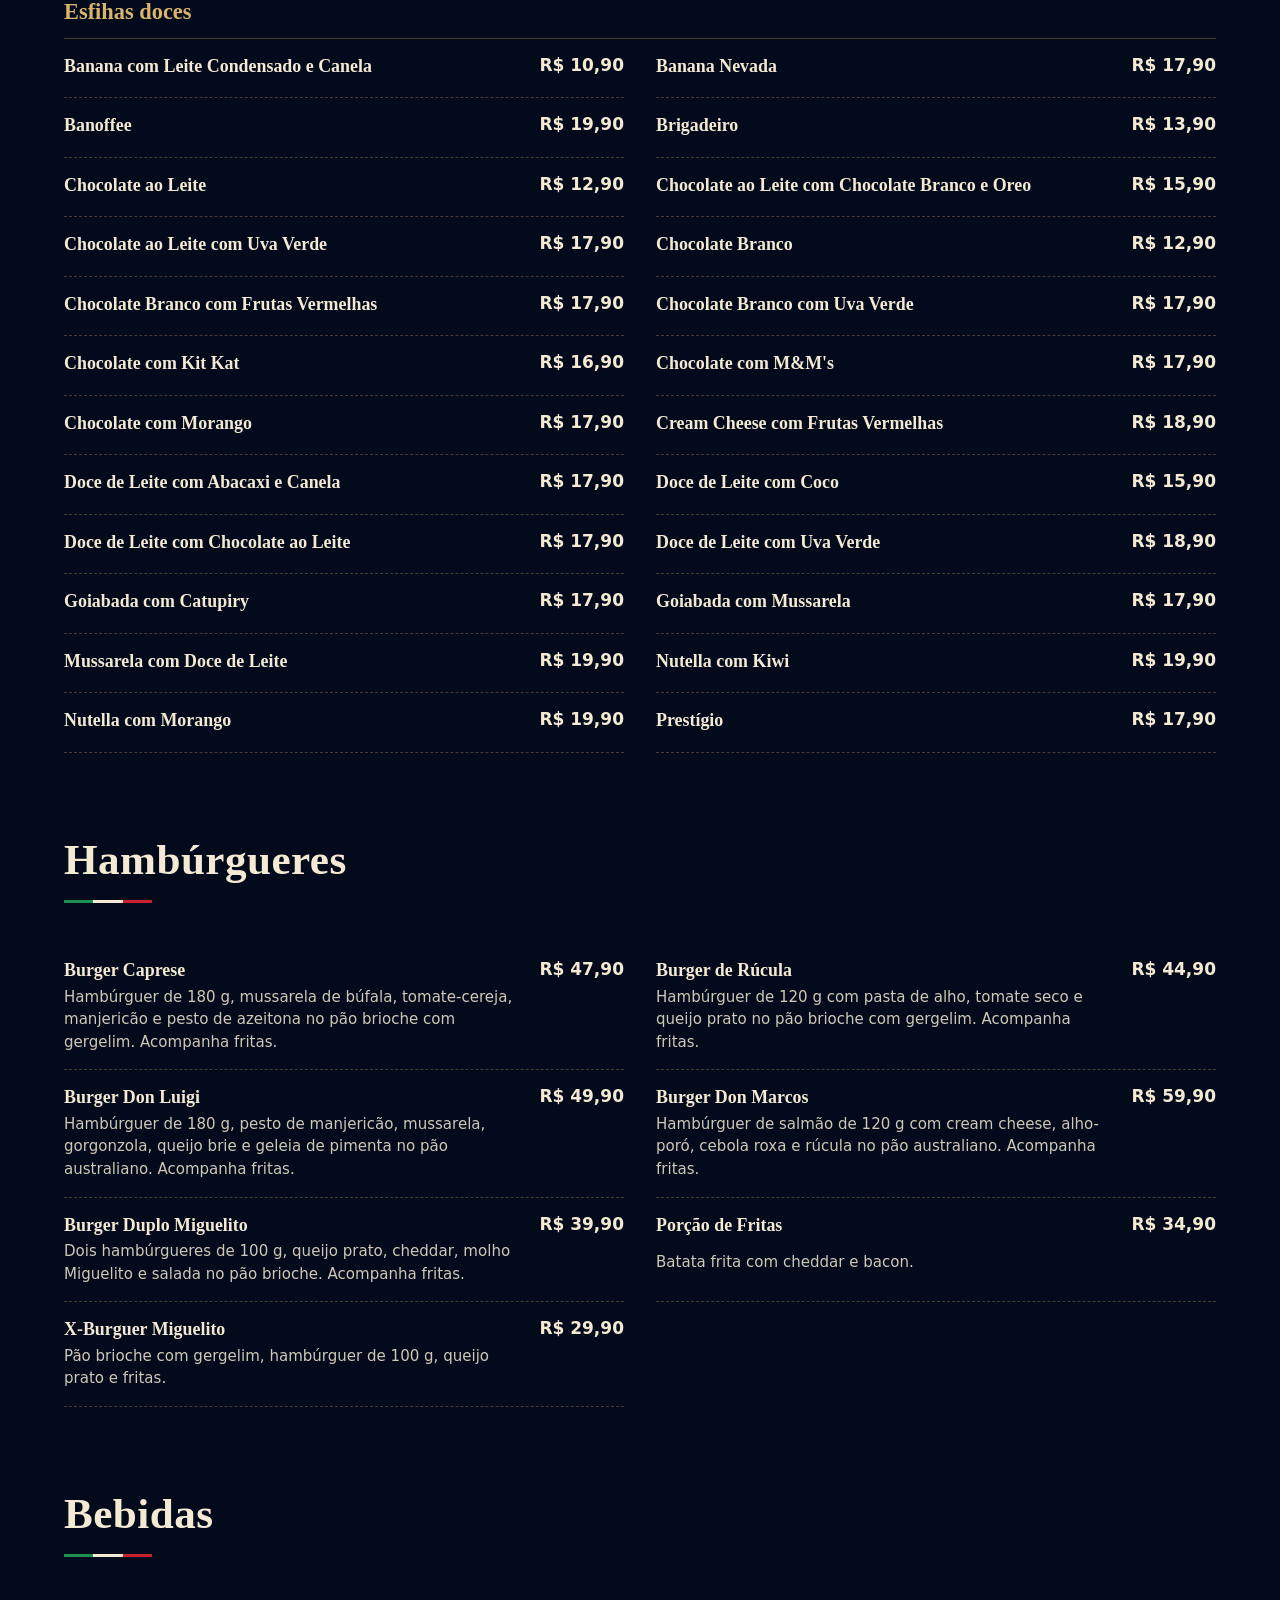
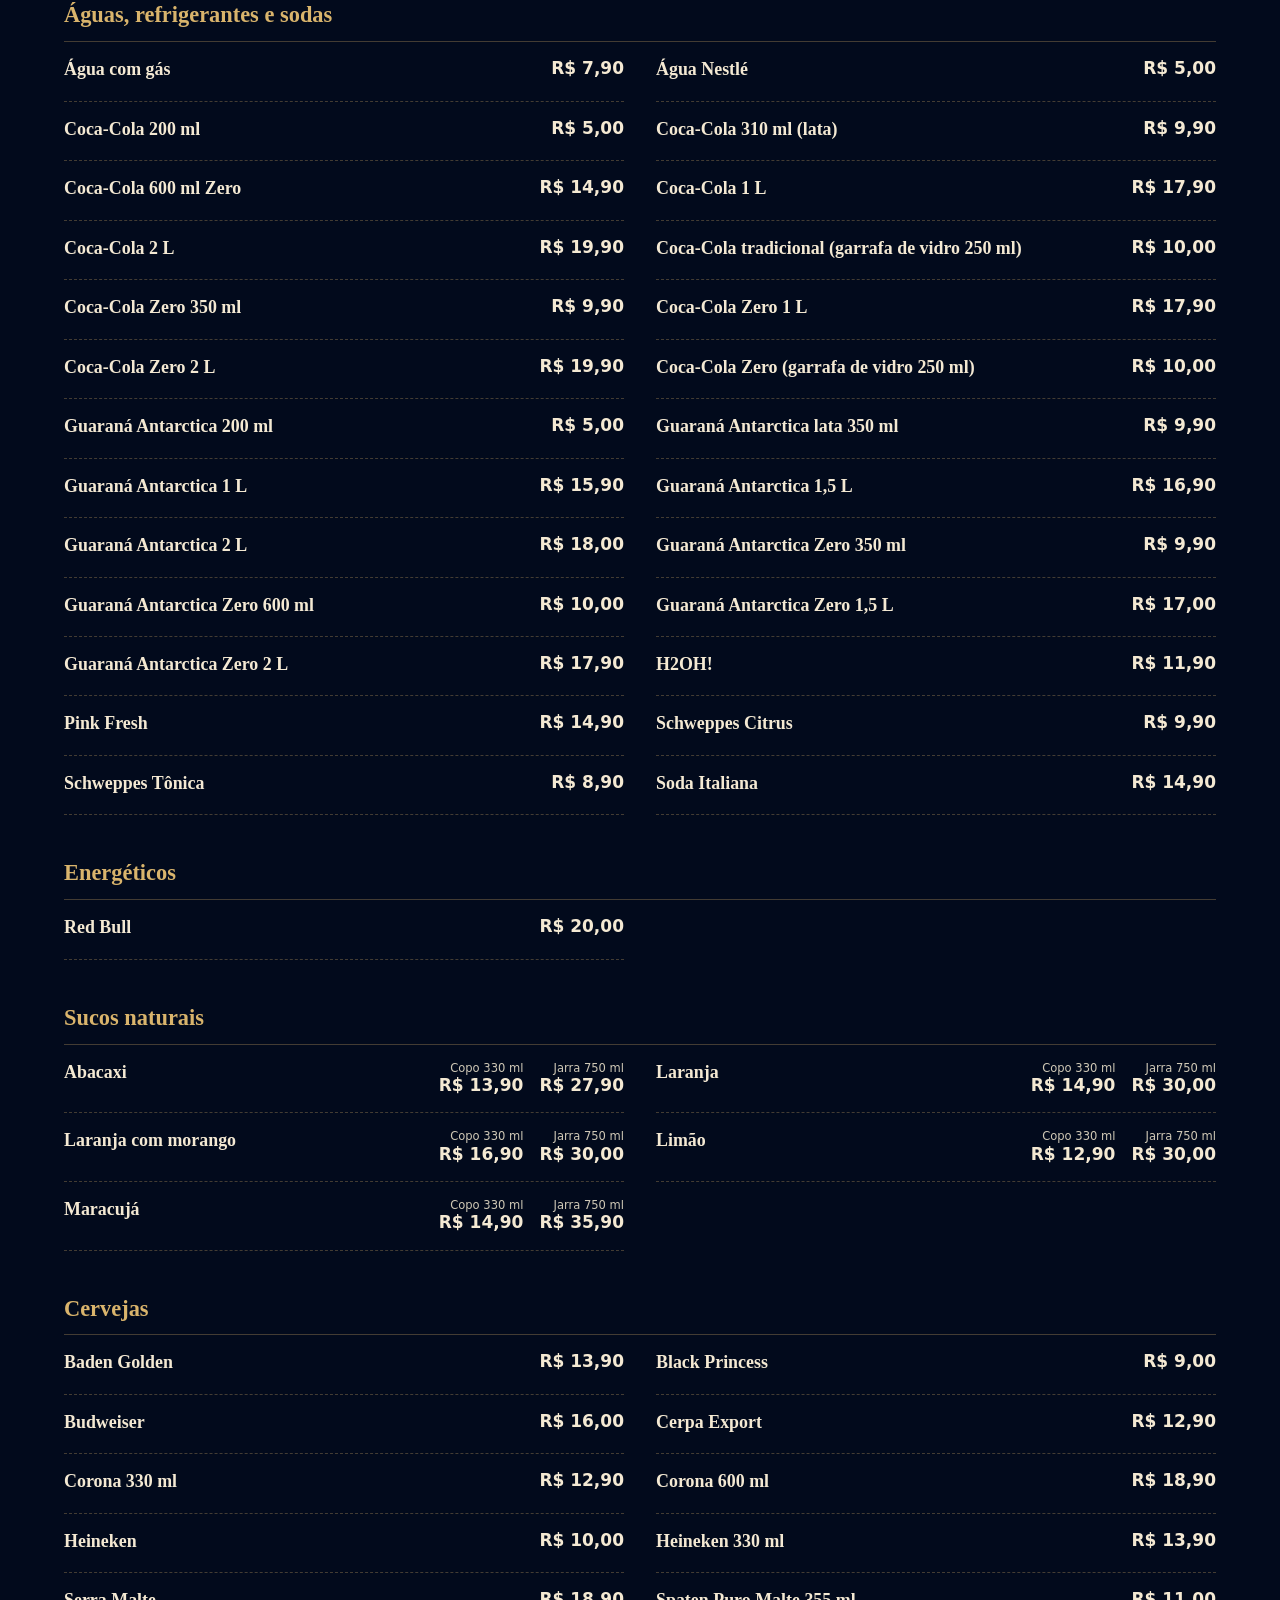
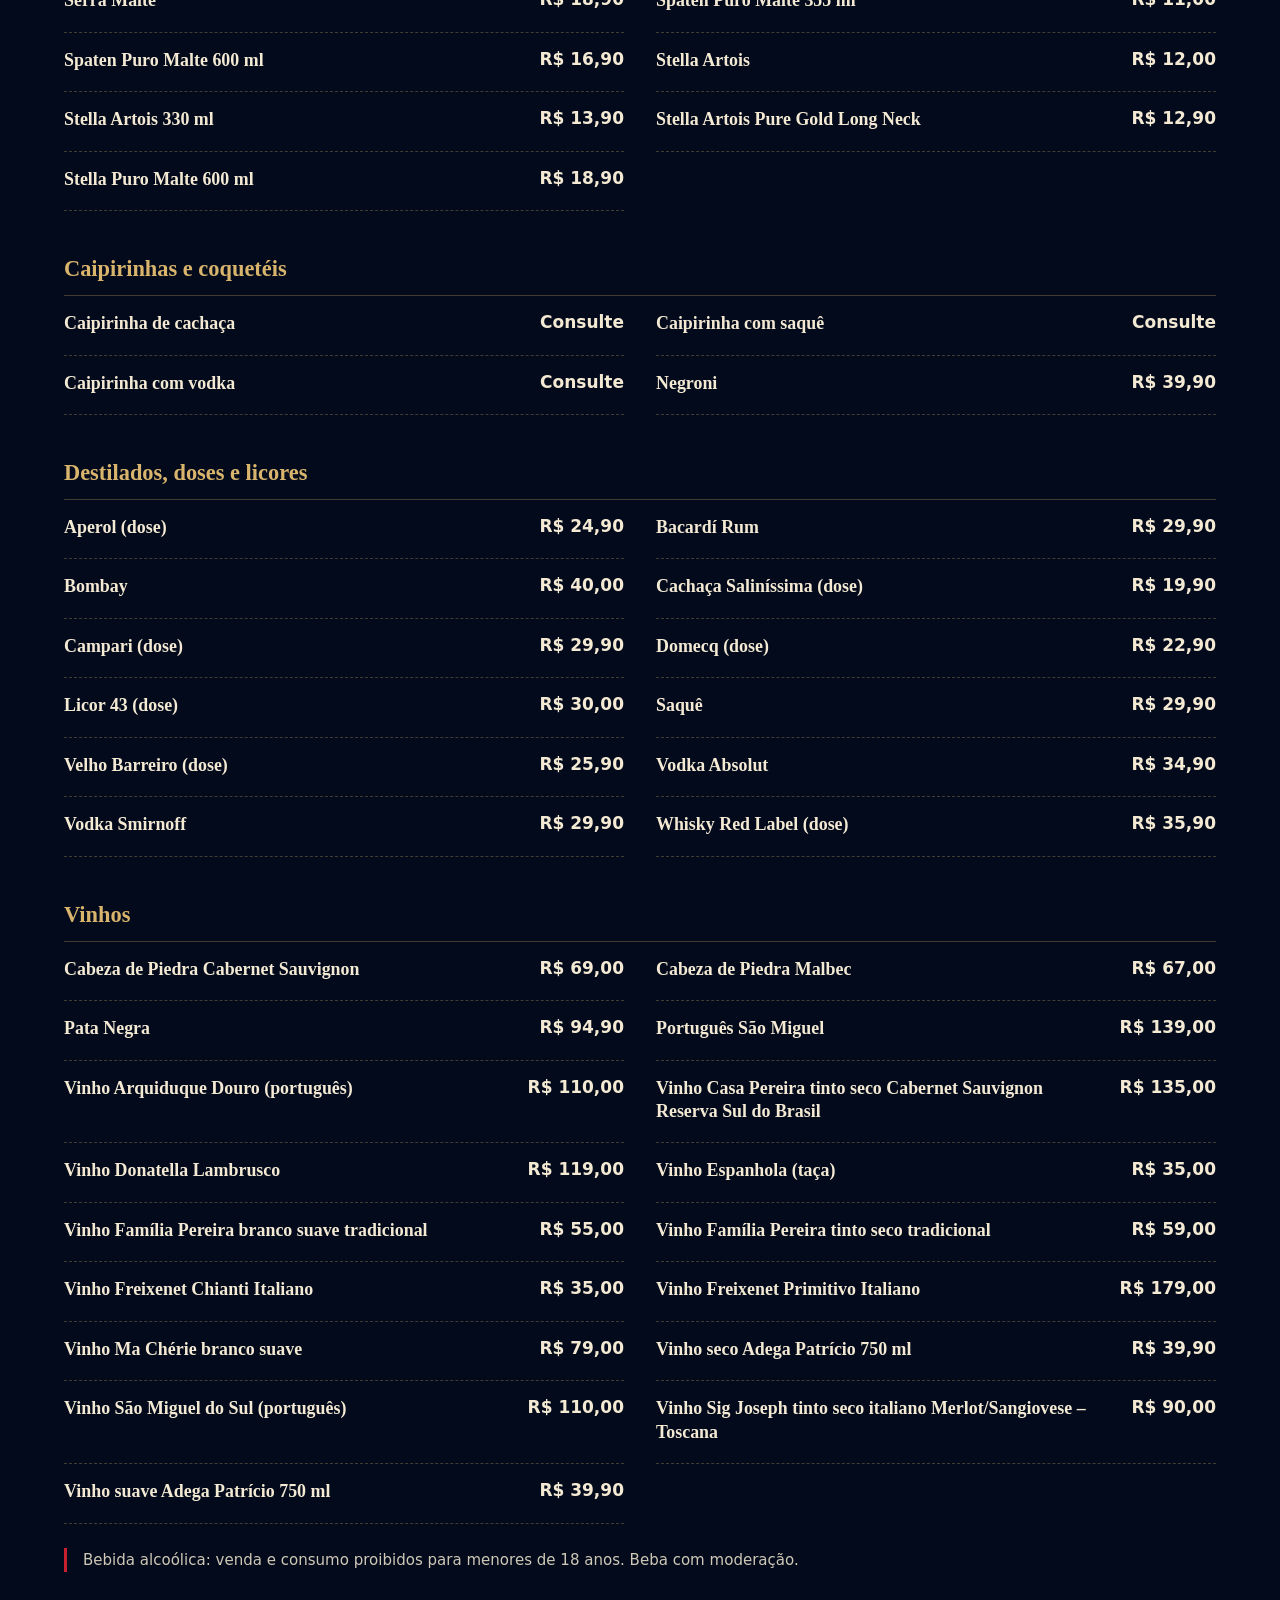
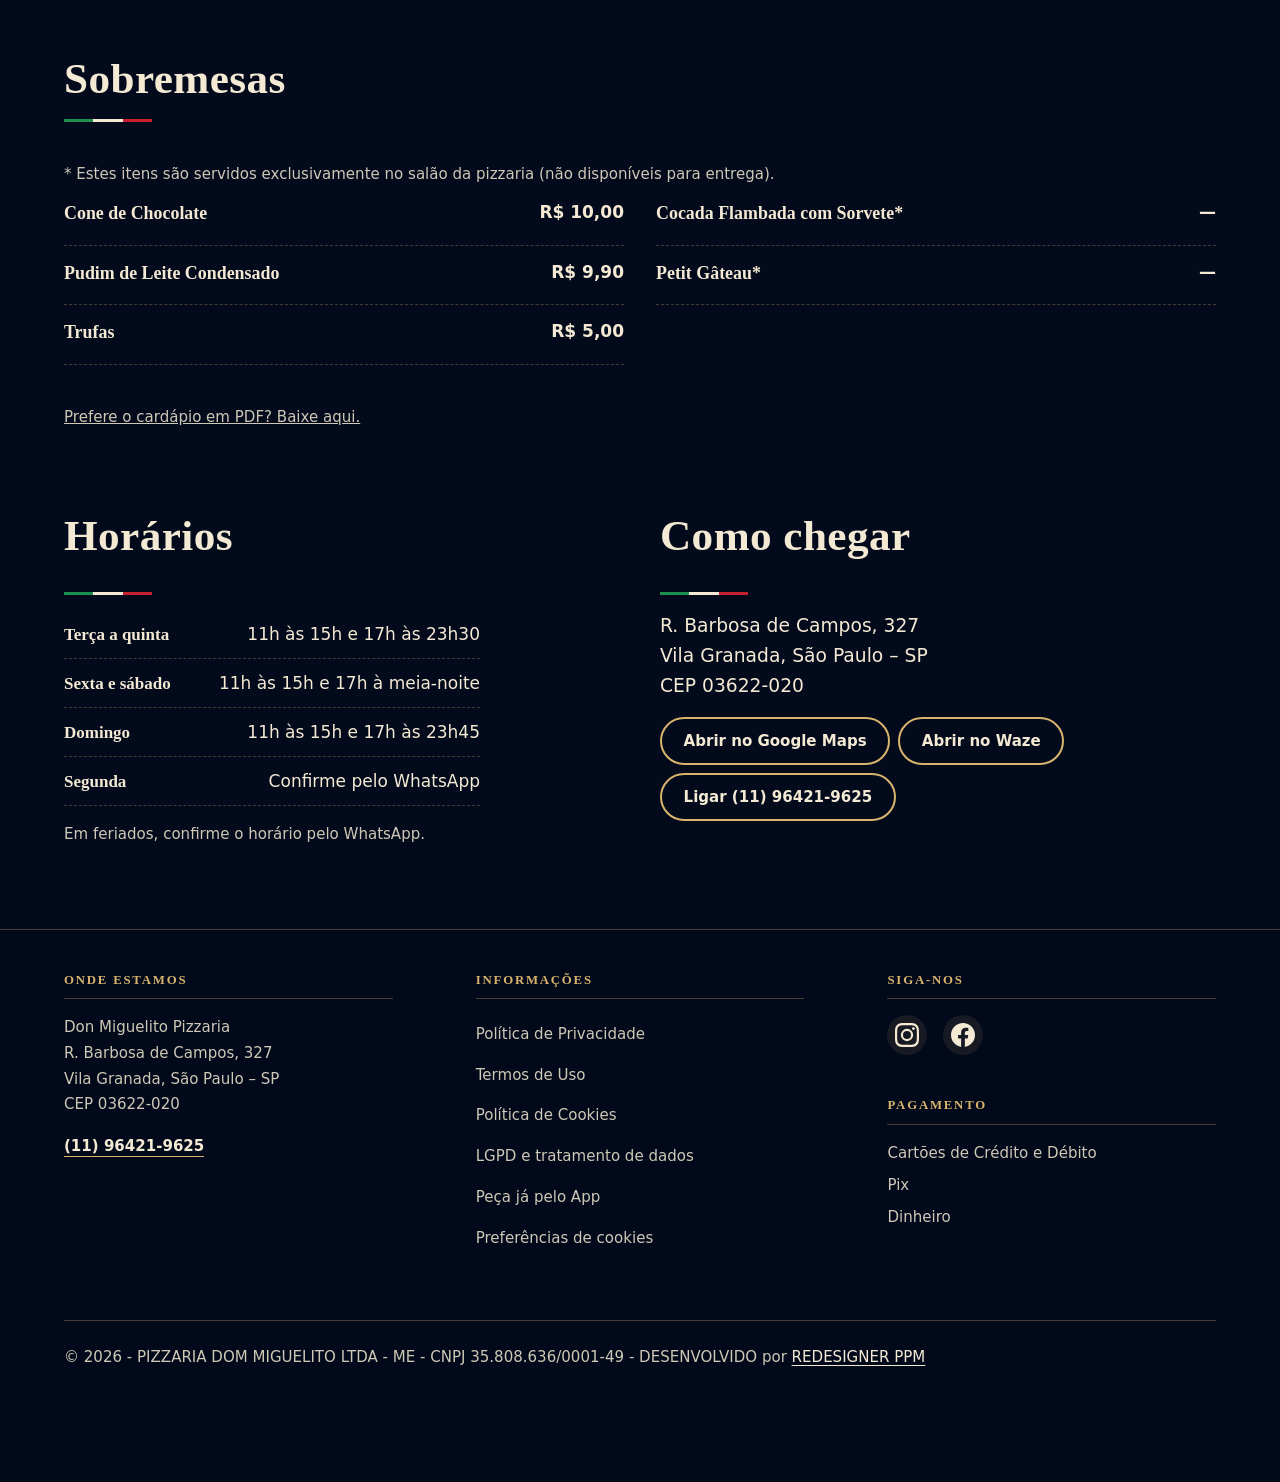
==== commit 5965a3ea: "Add files via upload atualizações" ====
--- a/index.html
+++ b/index.html
@@ -68,8 +68,8 @@
     <div class="wrap header__in">
       <a class="brand" href="index.html" aria-label="Don Miguelito Pizzaria, início">
         <picture>
-          <source type="image/webp" srcset="logo.webp">
-          <img src="logo.jpeg" width="447" height="447" alt="Logo da Don Miguelito Pizzaria">
+          <source type="image/png" srcset="logo.png">
+          <img src="logo.png" width="375" height="666" alt="Logo da Don Miguelito Pizzaria">
         </picture>
       </a>
       <button class="nav-toggle" type="button" aria-expanded="false" aria-controls="menu-principal" aria-label="Abrir menu"><span></span></button>
@@ -90,7 +90,7 @@
     <section class="hero" id="topo" aria-labelledby="t-hero">
       <div class="wrap hero__in">
         <div class="hero__txt">
-          <!-- ALTERAÇÃO AQUI: Título ajustado -->
+          <!-- TÍTULO CORRIGIDO CONFORME SOLICITADO -->
           <h1 id="t-hero">Pizzaria Napolitana de Massa de Longa Fermentação</h1>
           <span class="fio" aria-hidden="true"></span>
           <p class="hero__lead">Escolha no cardápio digital da Don Miguelito, com pizzas, esfihas, calzones, hambúrgueres e bebidas, e faça seu pedido pelo WhatsApp.</p>
@@ -158,7 +158,6 @@
     </section>
   </main>
 
-  <!-- RODAPÉ -->
   <footer class="footer">
     <div class="wrap footer__in">
       
--- a/style.css
+++ b/style.css
@@ -33,7 +33,7 @@
 
   --radius: .75rem;
   --wrap: 72rem;
-  --header-h: 4rem;
+  --header-h: 5rem; /* Aumentado para acomodar o menu no mobile */
   --chips-h: 3.5rem;
   --banner-h: 0px;
 }
@@ -127,13 +127,34 @@
   position: sticky; top: 0; z-index: 60;
   background: var(--panel); border-bottom: 1px solid var(--line);
   padding-top: env(safe-area-inset-top, 0px);
+  overflow: visible; /* Permite que a logo "vaze" para baixo sem empurrar o header */
 }
 @supports (backdrop-filter: blur(6px)) {
   .header { backdrop-filter: blur(8px); }
 }
-.header__in { display: flex; align-items: center; gap: var(--space-3); min-height: var(--header-h); }
-.brand { display: flex; align-items: center; margin-right: auto; border-radius: 50%; }
-.brand img { width: 3rem; height: 3rem; border-radius: 50%; }
+.header__in { 
+  display: flex; 
+  align-items: center; 
+  gap: var(--space-3); 
+  min-height: var(--header-h); 
+}
+
+/* LOGO AJUSTADA: Aumentada visualmente sem alterar a altura do cabeçalho */
+.brand { 
+  display: flex; 
+  align-items: center; 
+  margin-right: auto; 
+  height: 100%;
+  position: relative;
+  z-index: 65; /* Fica acima do conteúdo do Hero */
+}
+.brand img { 
+  height: calc(var(--header-h) + 1.5rem); /* Ex: 5rem + 1.5rem = 6.5rem no mobile */
+  width: auto; 
+  max-width: none;
+  filter: drop-shadow(0 4px 6px rgba(0,0,0,0.3)); /* Sombra para dar destaque */
+}
+
 .nav-toggle {
   display: inline-flex; align-items: center; justify-content: center;
   width: 2.75rem; height: 2.75rem; padding: 0;
@@ -227,11 +248,10 @@
 .grupo__nota { margin-top: var(--space-2); font-size: var(--text-sm); color: var(--cream-dim); }
 .aviso-alcool { margin-top: var(--space-4); font-size: var(--text-sm); color: var(--cream-dim); border-left: 3px solid var(--red); padding-left: var(--space-3); }
 
-/* Lista de itens (agora com suporte a 2 colunas em telas maiores) */
 .itens {
   display: grid;
   grid-template-columns: 1fr;
-  gap: 0 2rem; /* Espaçamento horizontal entre as colunas */
+  gap: 0 2rem;
 }
 
 .item {
@@ -293,7 +313,6 @@
 }
 .footer__contato a:hover { color: var(--gold); border-color: var(--cream); }
 
-/* Redes Sociais */
 .footer__redes {
   display: flex;
   gap: var(--space-3);
@@ -314,7 +333,6 @@
   color: var(--navy-950);
 }
 
-/* Pagamentos */
 .footer__pagamentos {
   display: flex;
   flex-direction: column;
@@ -323,7 +341,6 @@
   color: var(--cream-dim);
 }
 
-/* Links legais */
 .footer__links { display: flex; flex-direction: column; gap: .25rem; }
 .footer__links a,
 .footer__links button {
@@ -412,8 +429,10 @@
 }
 
 @media (min-width: 56rem) {
-  :root { --header-h: 4.5rem; }
-  .brand img { width: 3.4rem; height: 3.4rem; }
+  :root { --header-h: 6rem; } /* Header mais alto no desktop */
+  .brand img { 
+    height: calc(var(--header-h) + 2rem); /* Ex: 6rem + 2rem = 8rem no desktop */
+  }
   .nav-toggle { display: none; }
   .nav {
     position: static; display: flex; flex-direction: row; align-items: center; gap: var(--space-4);
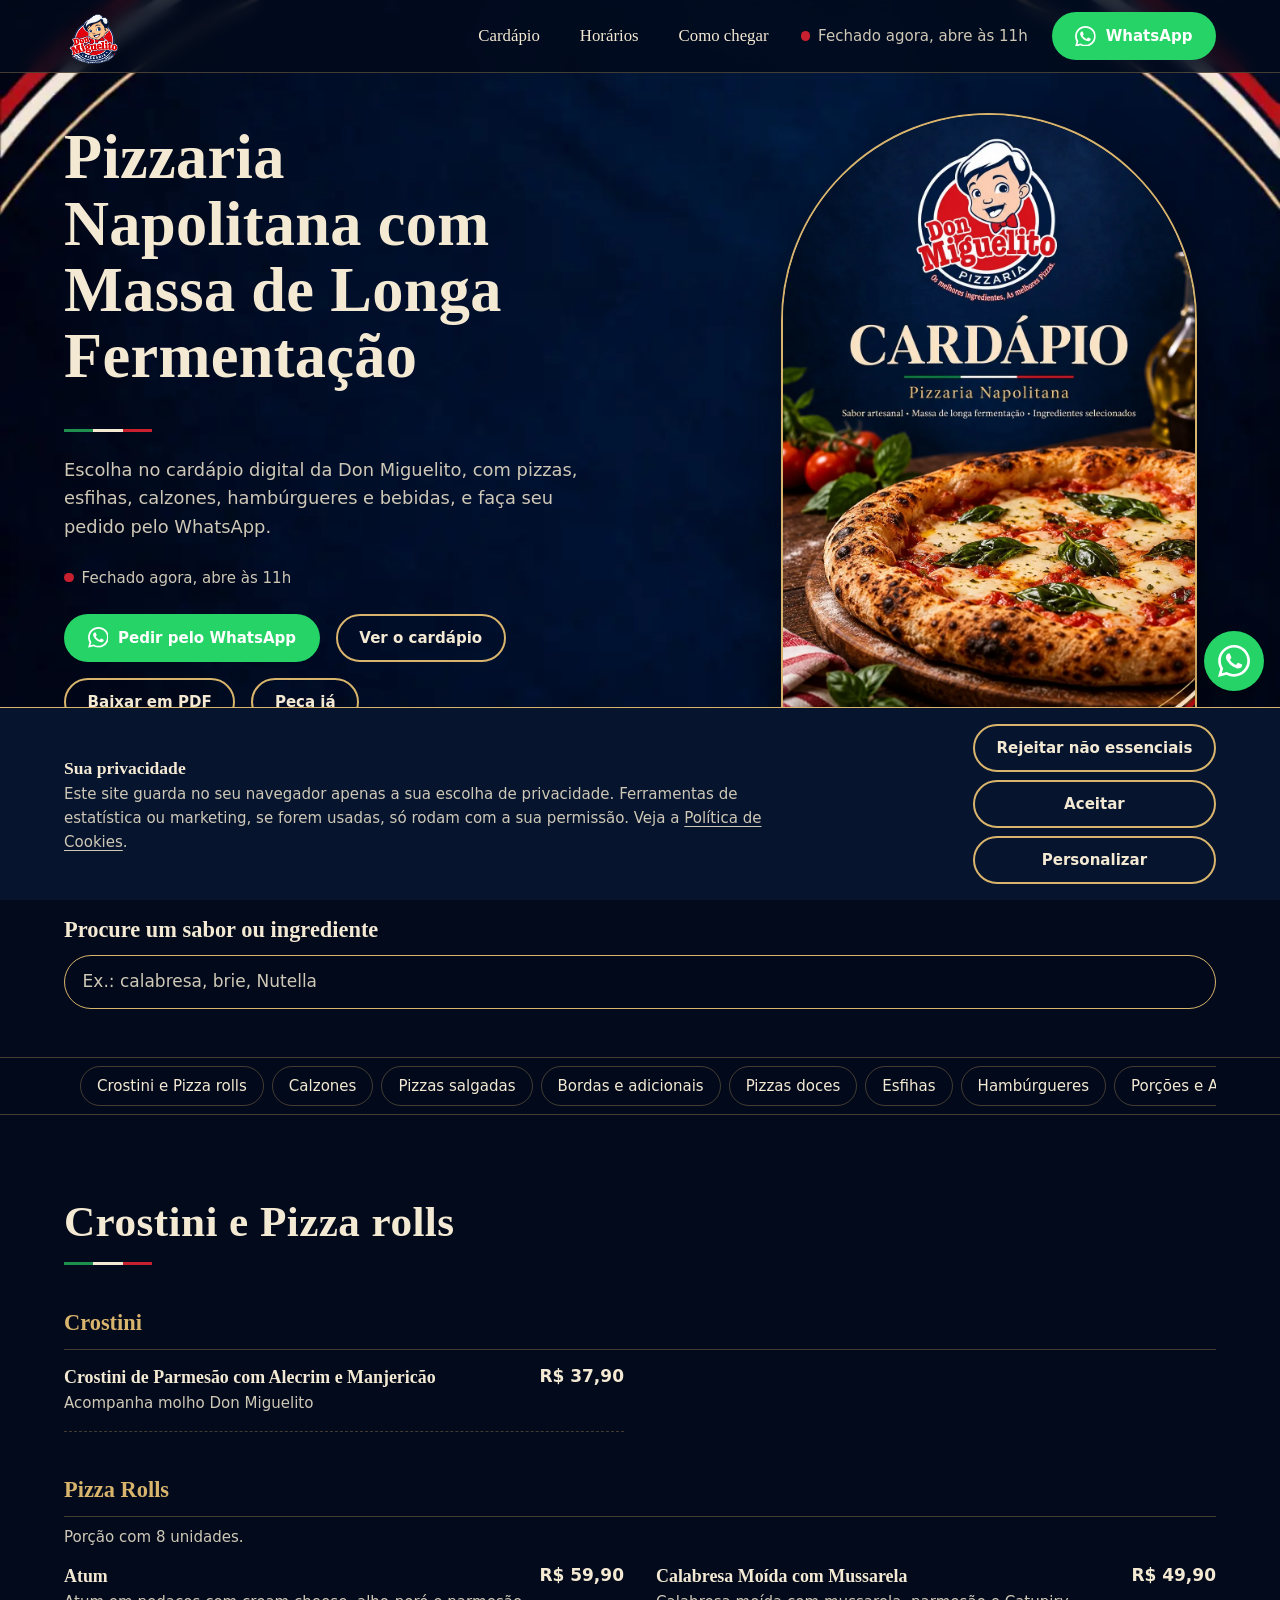
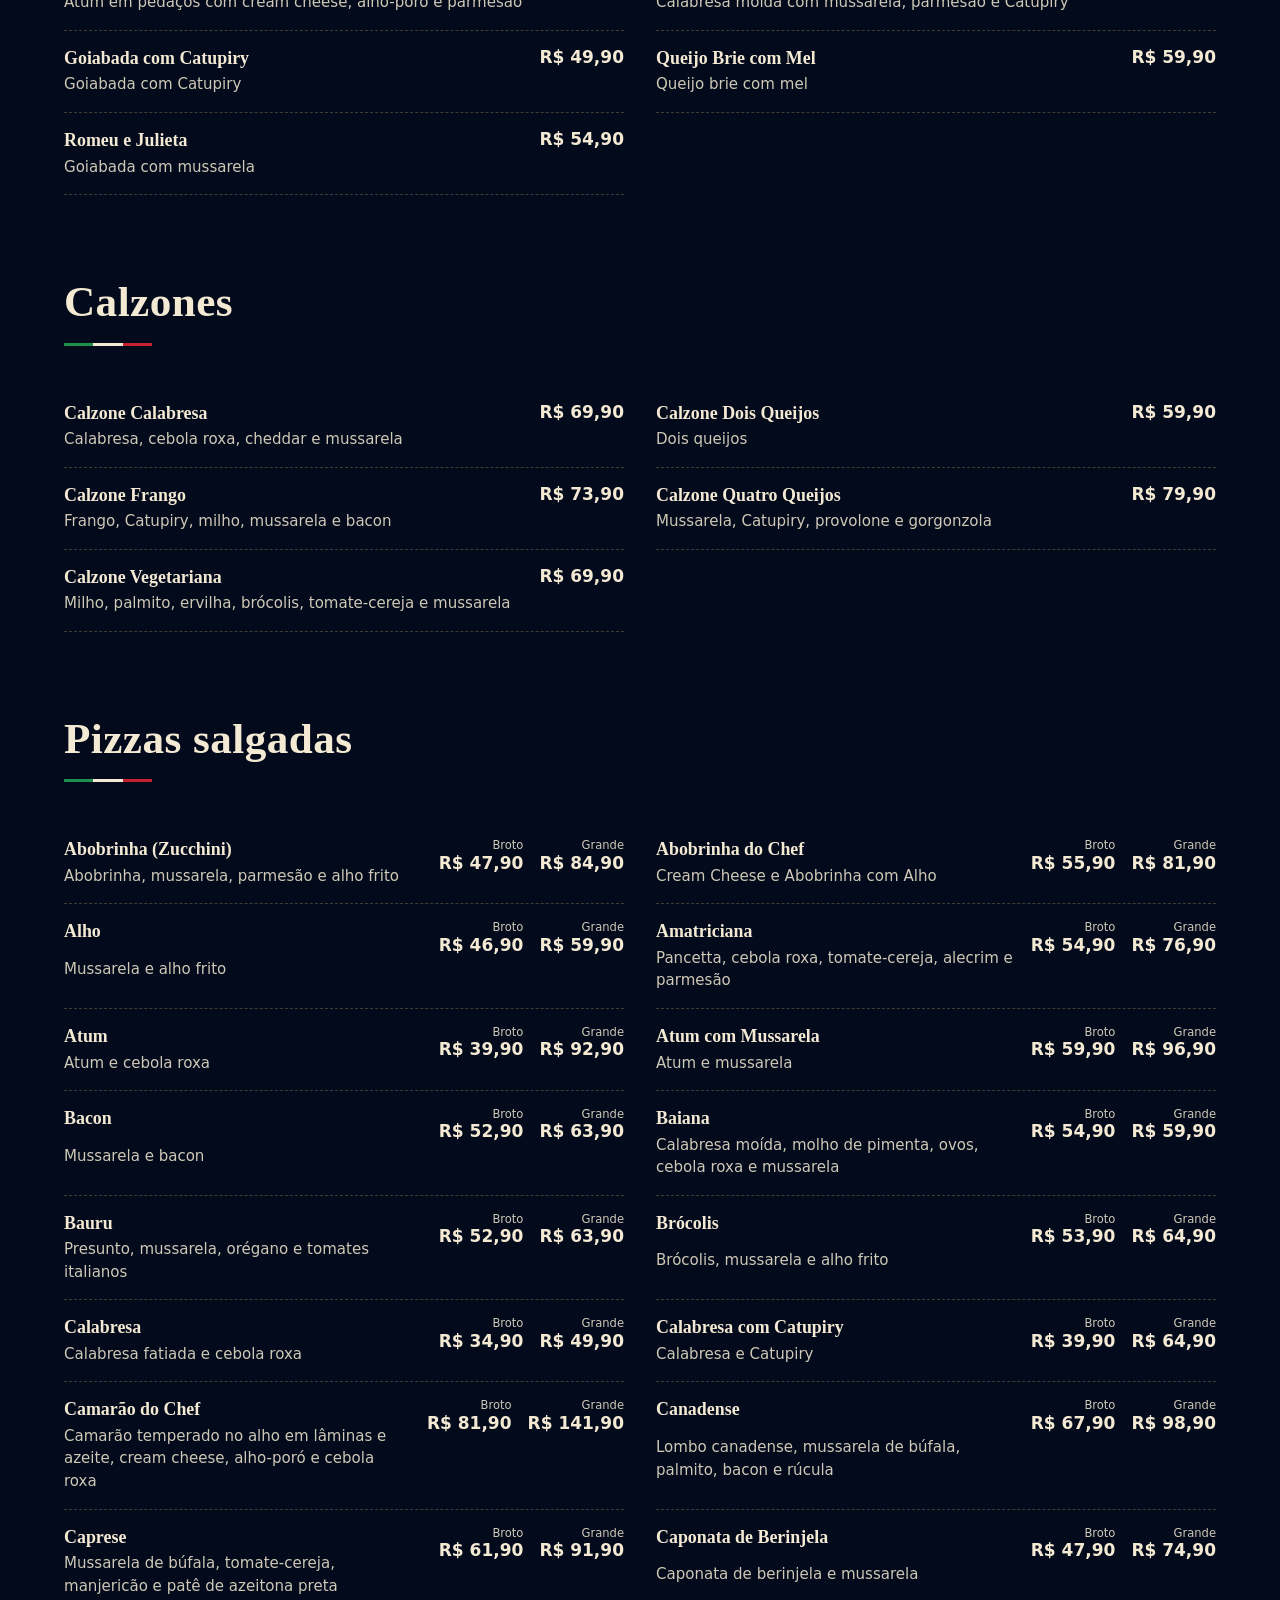
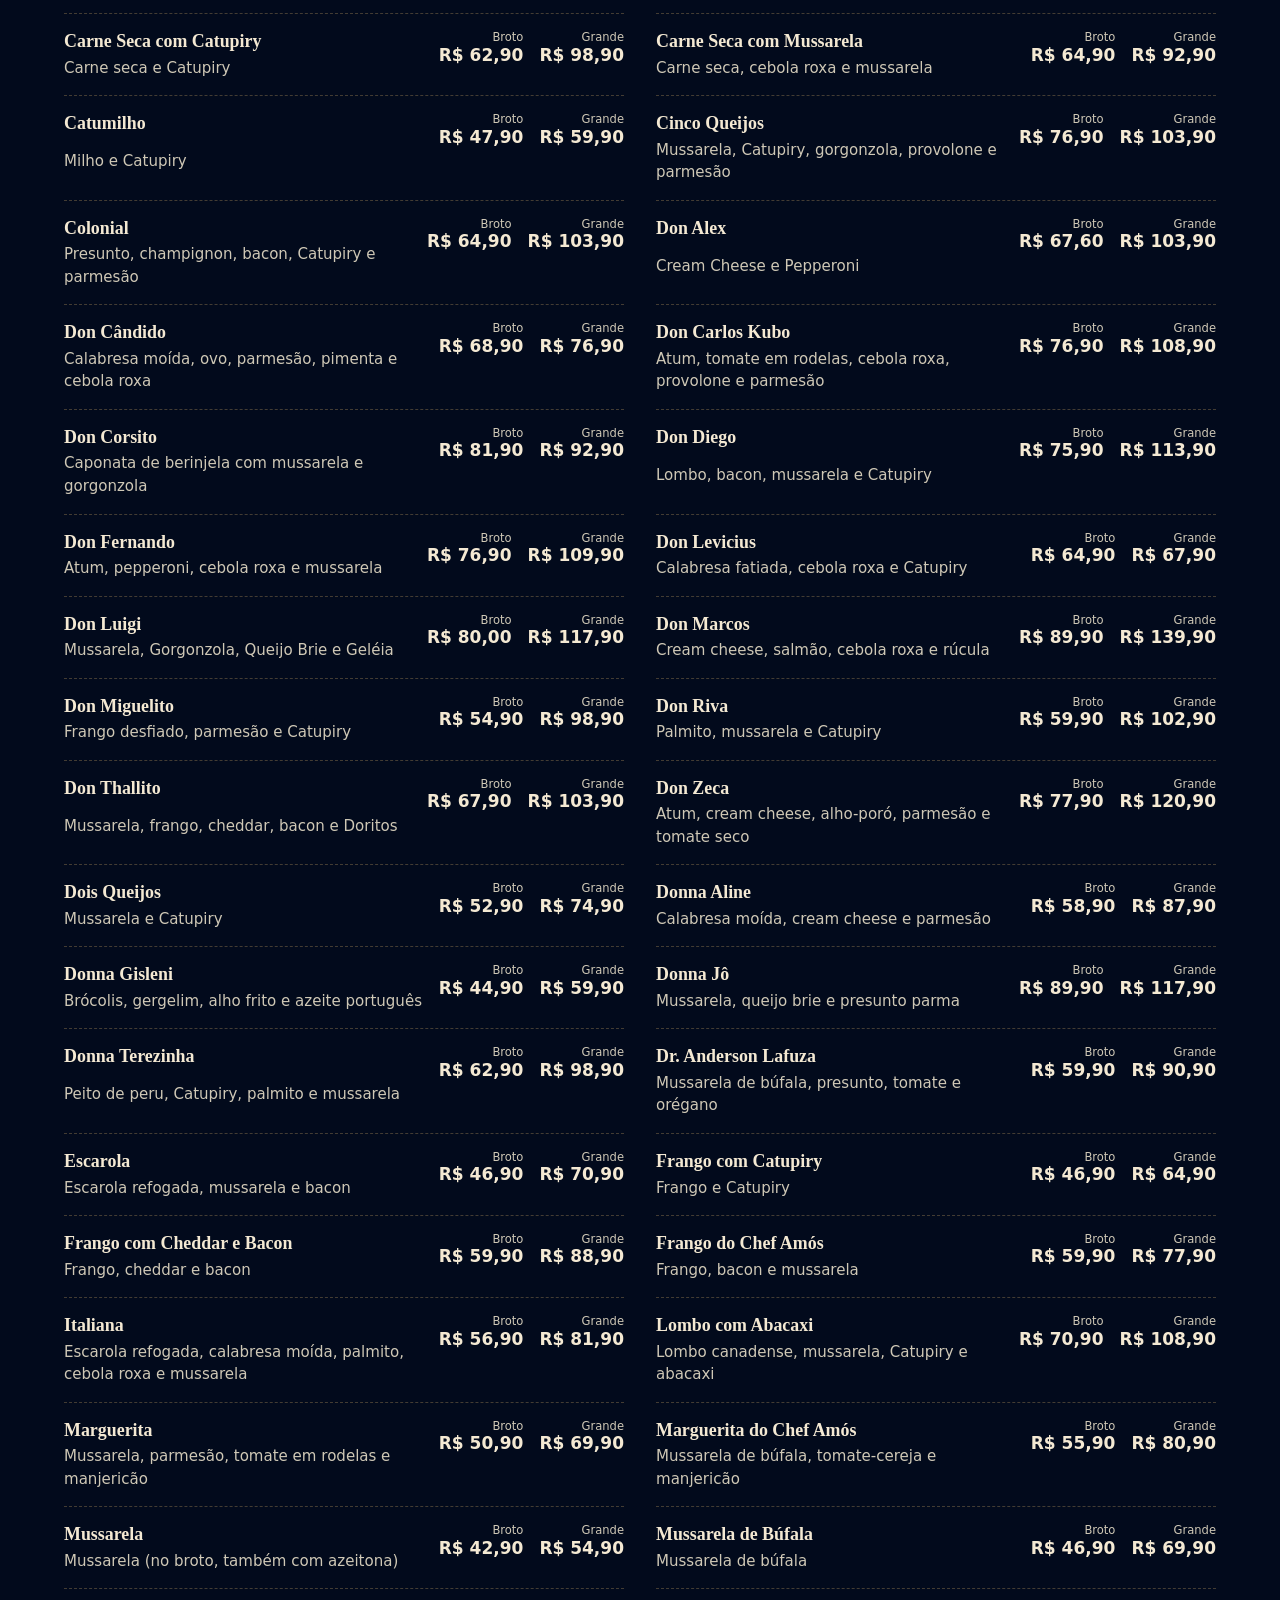
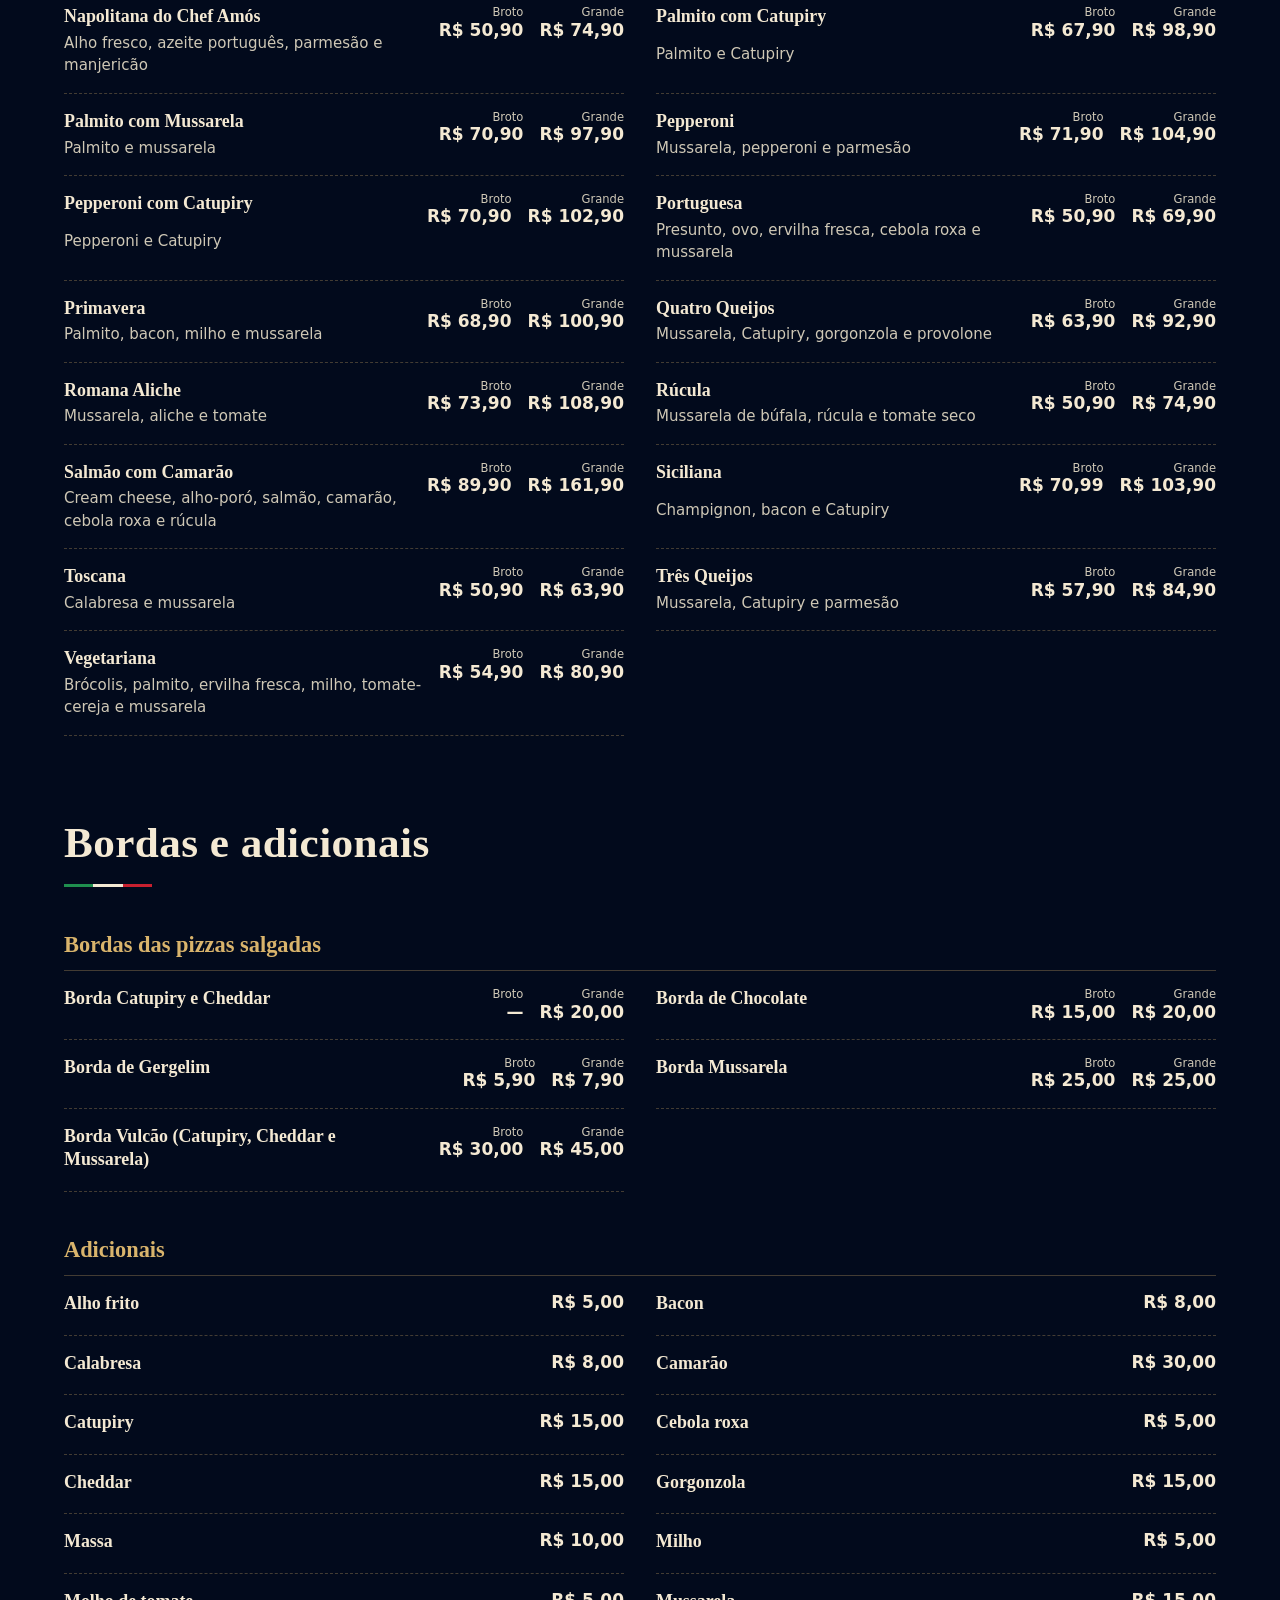
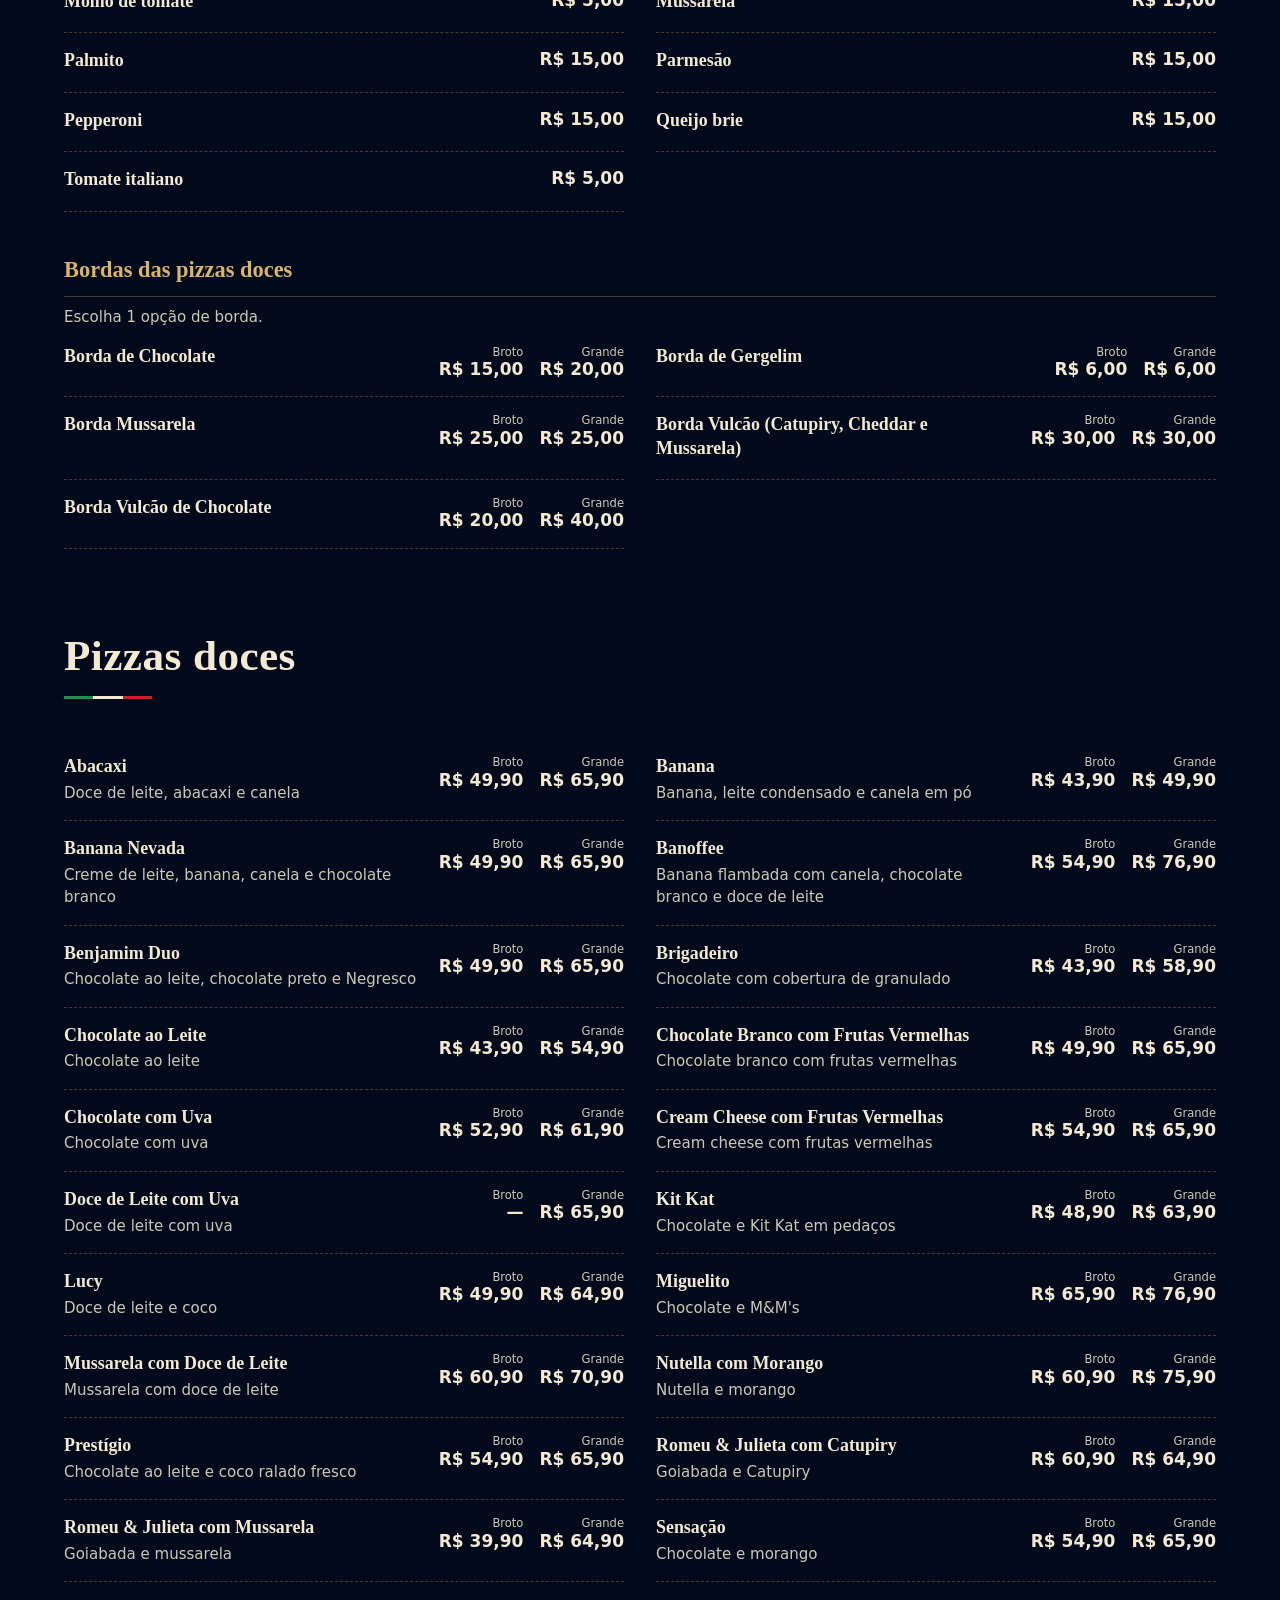
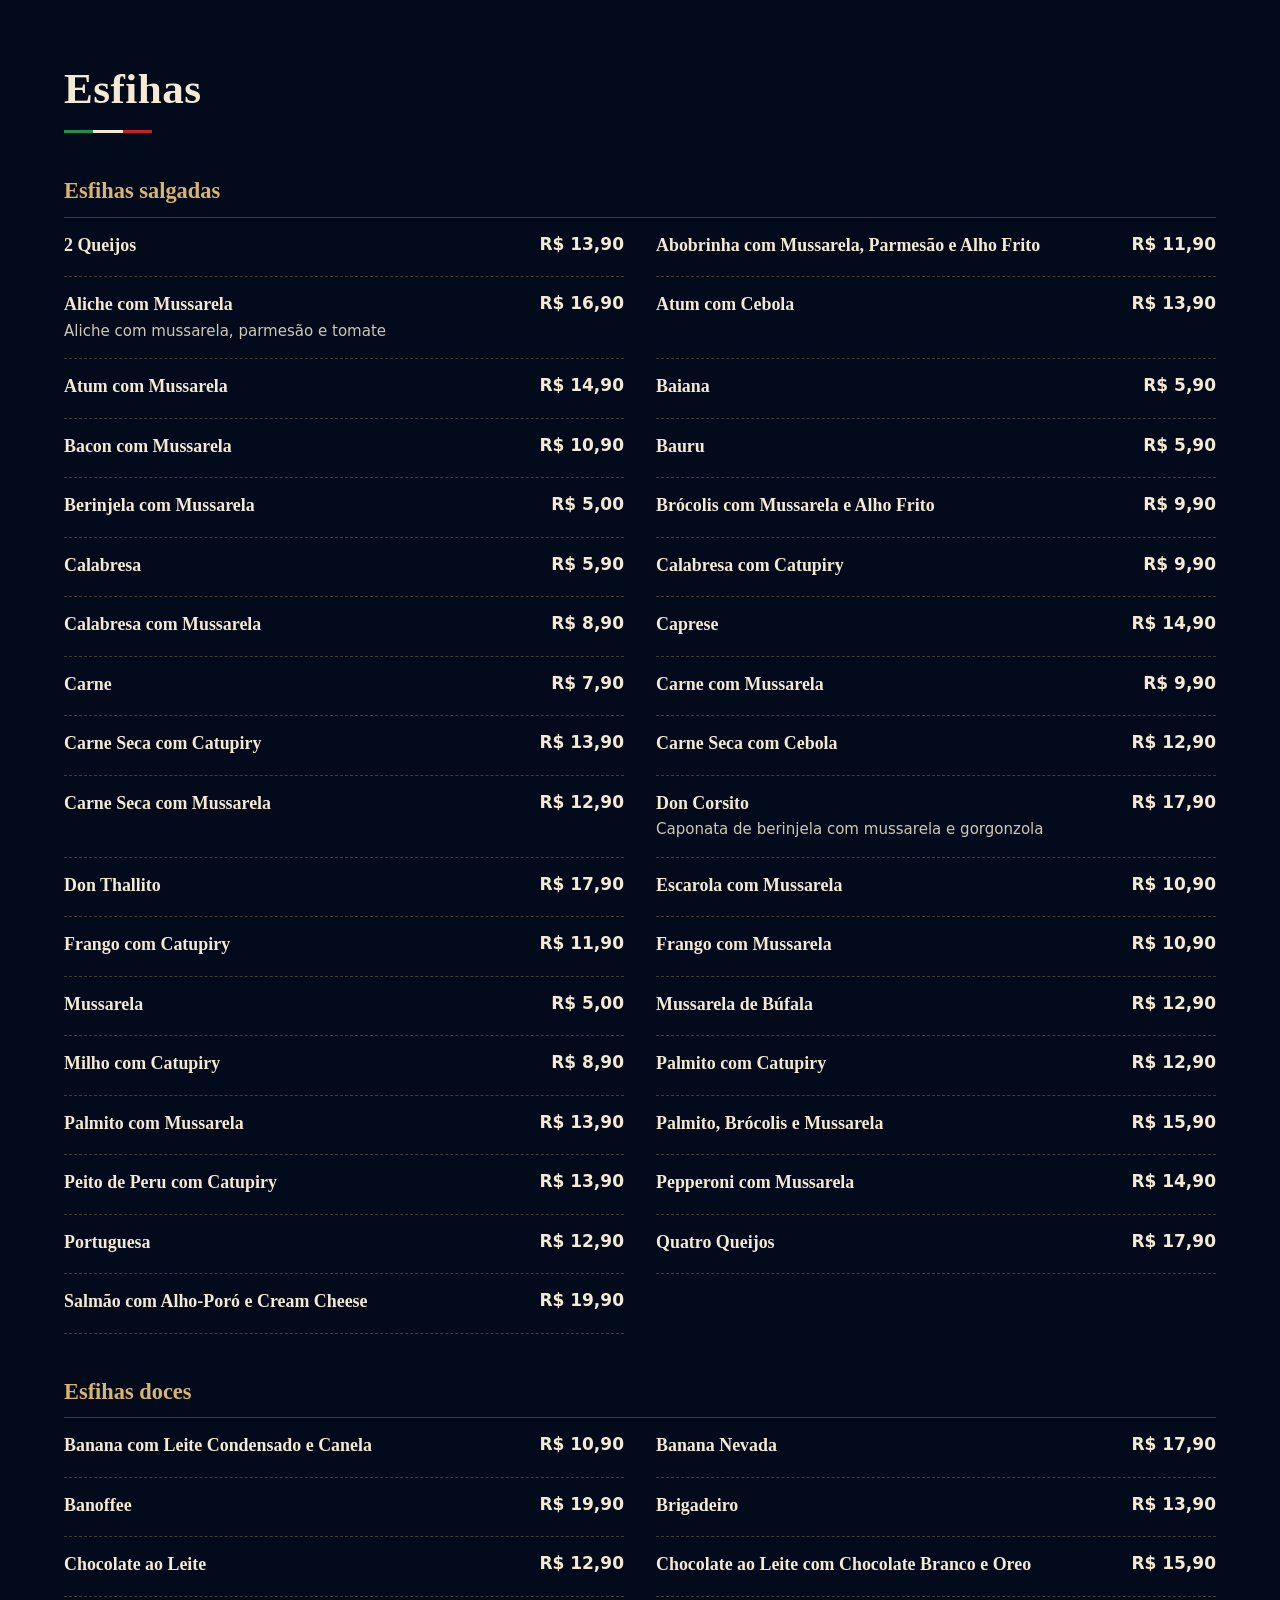
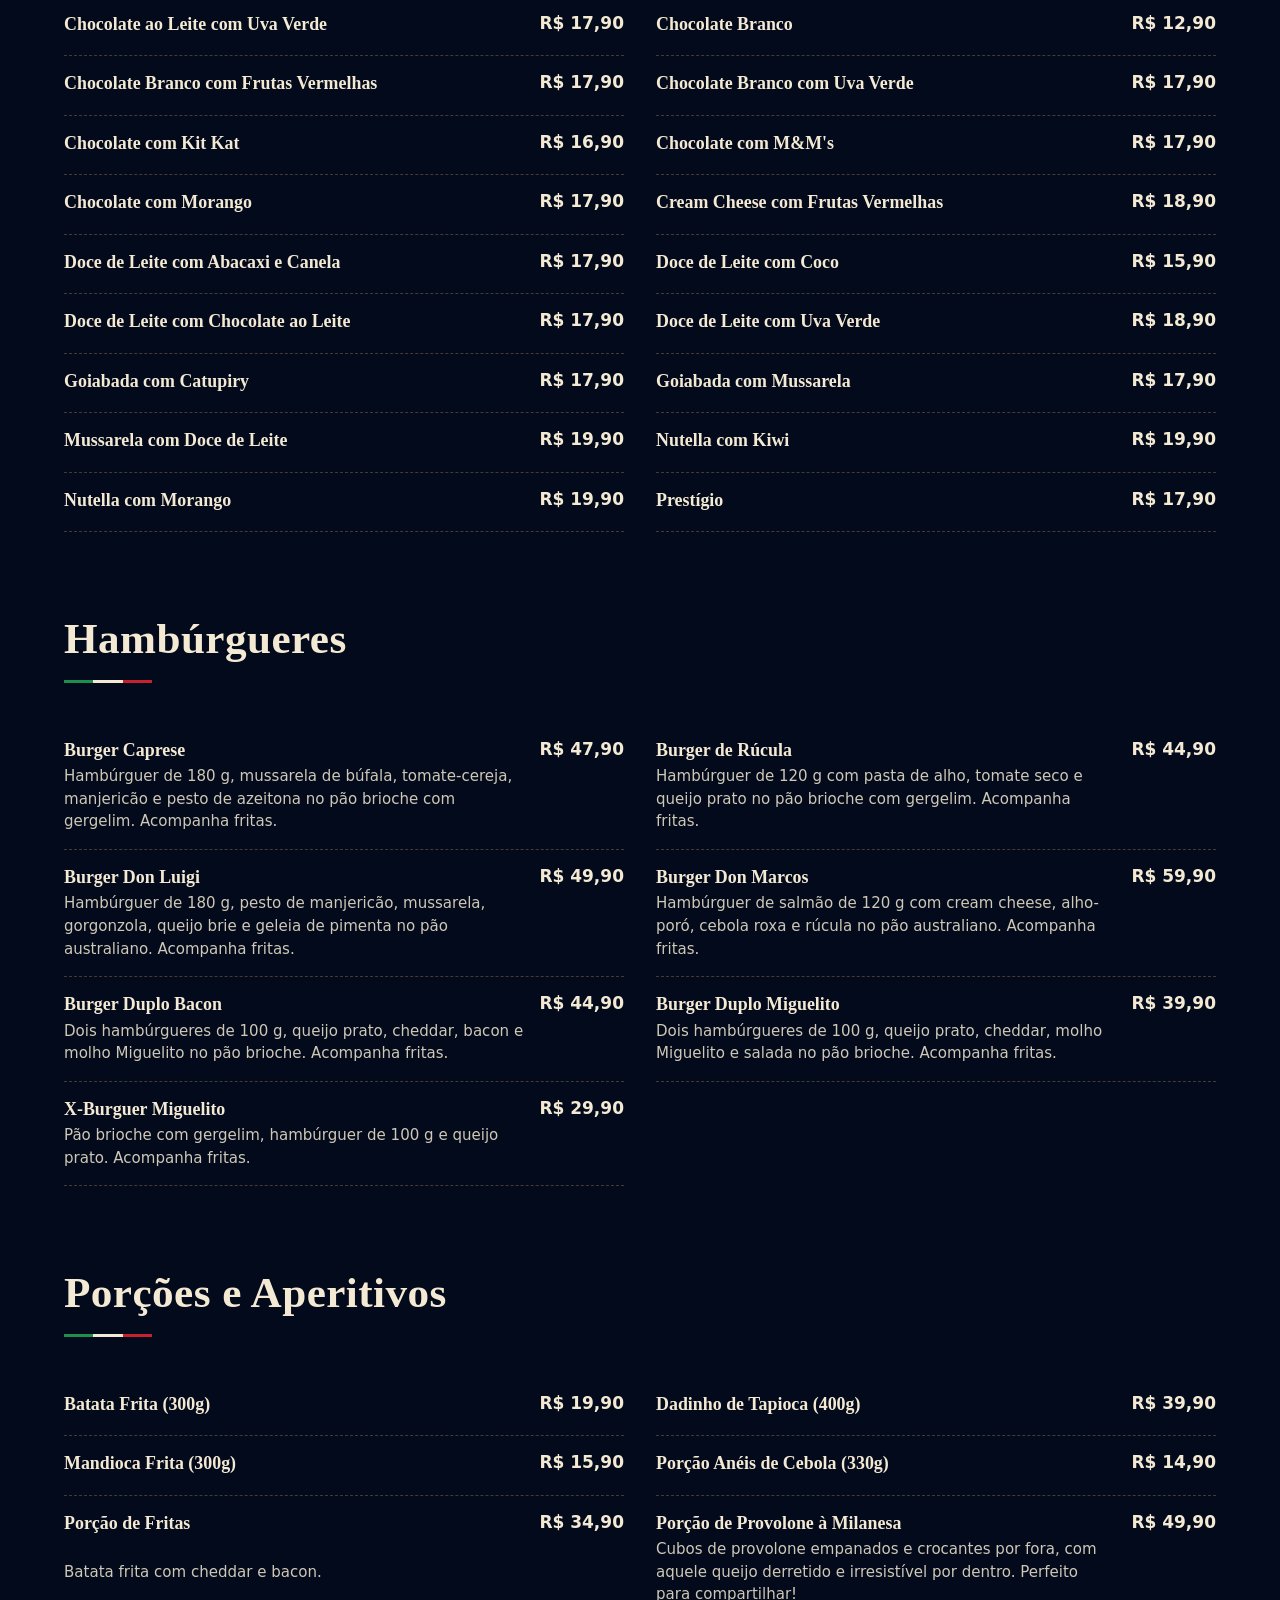
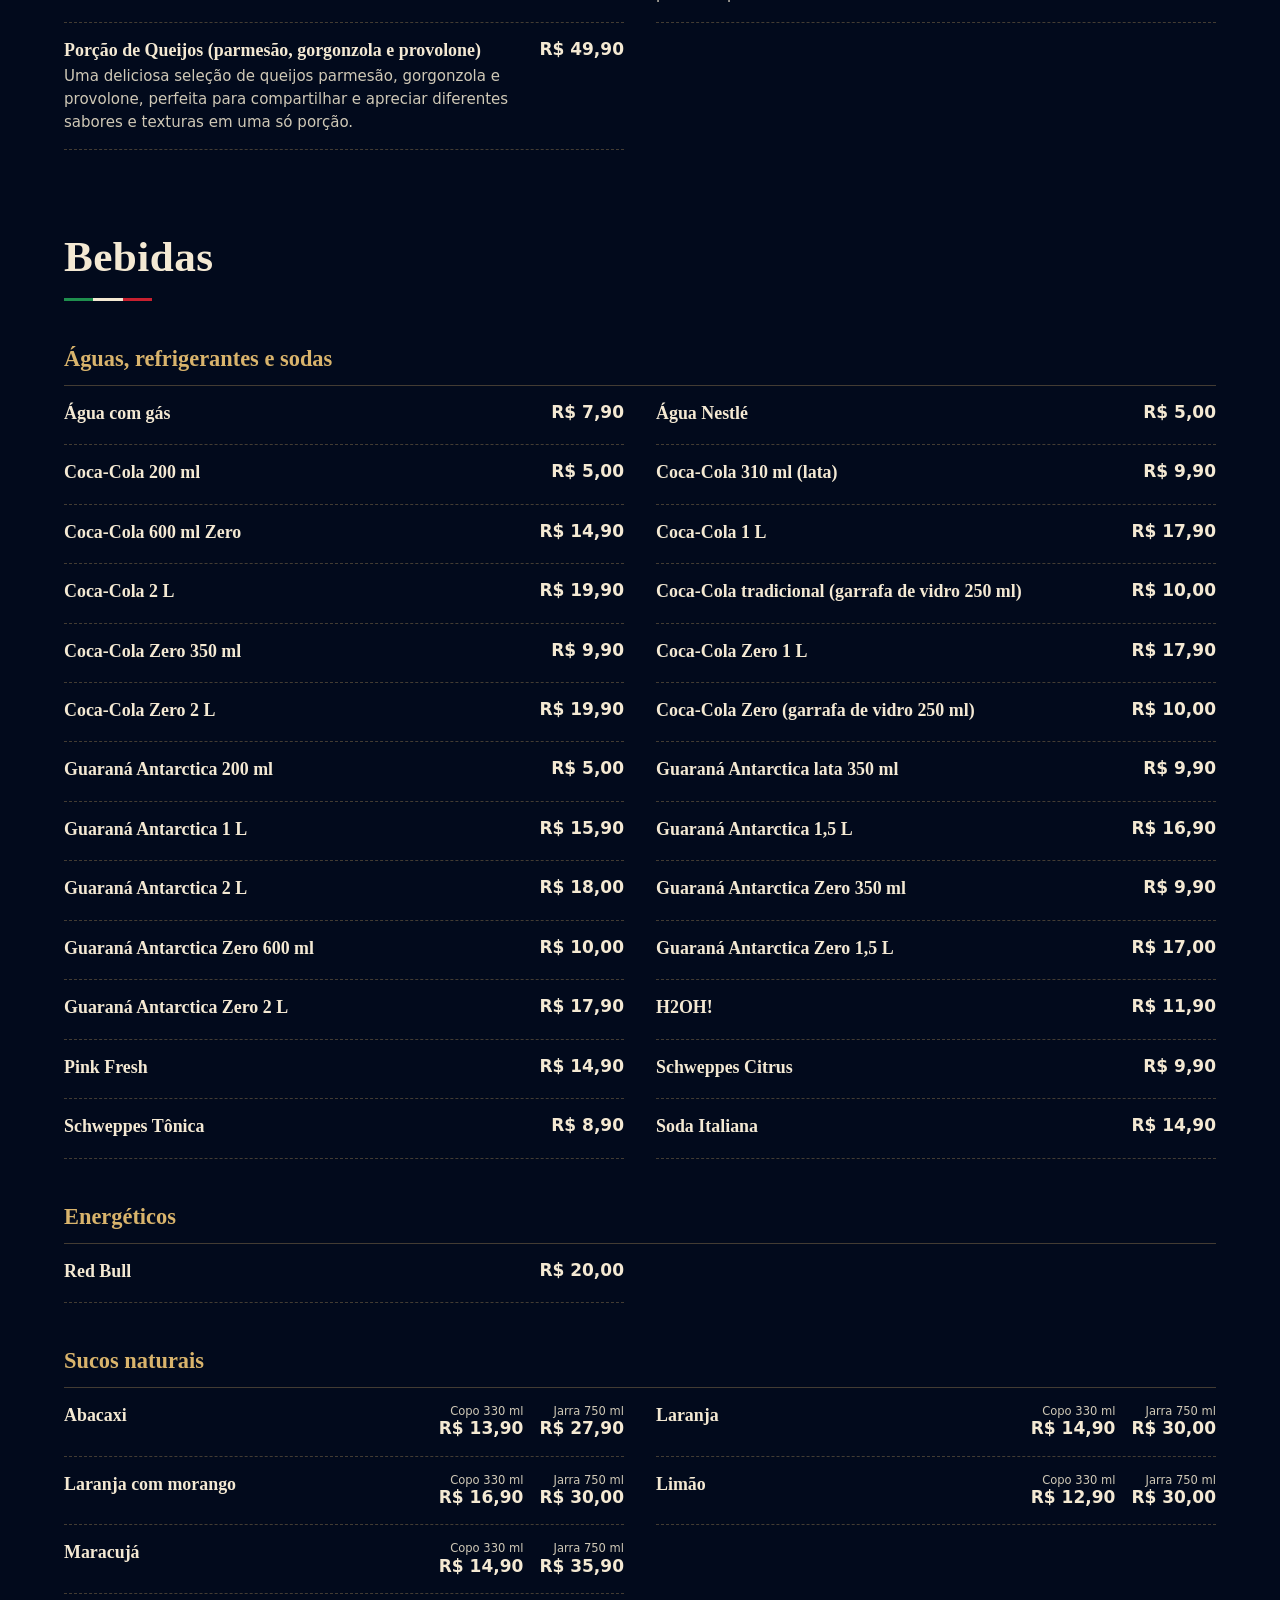
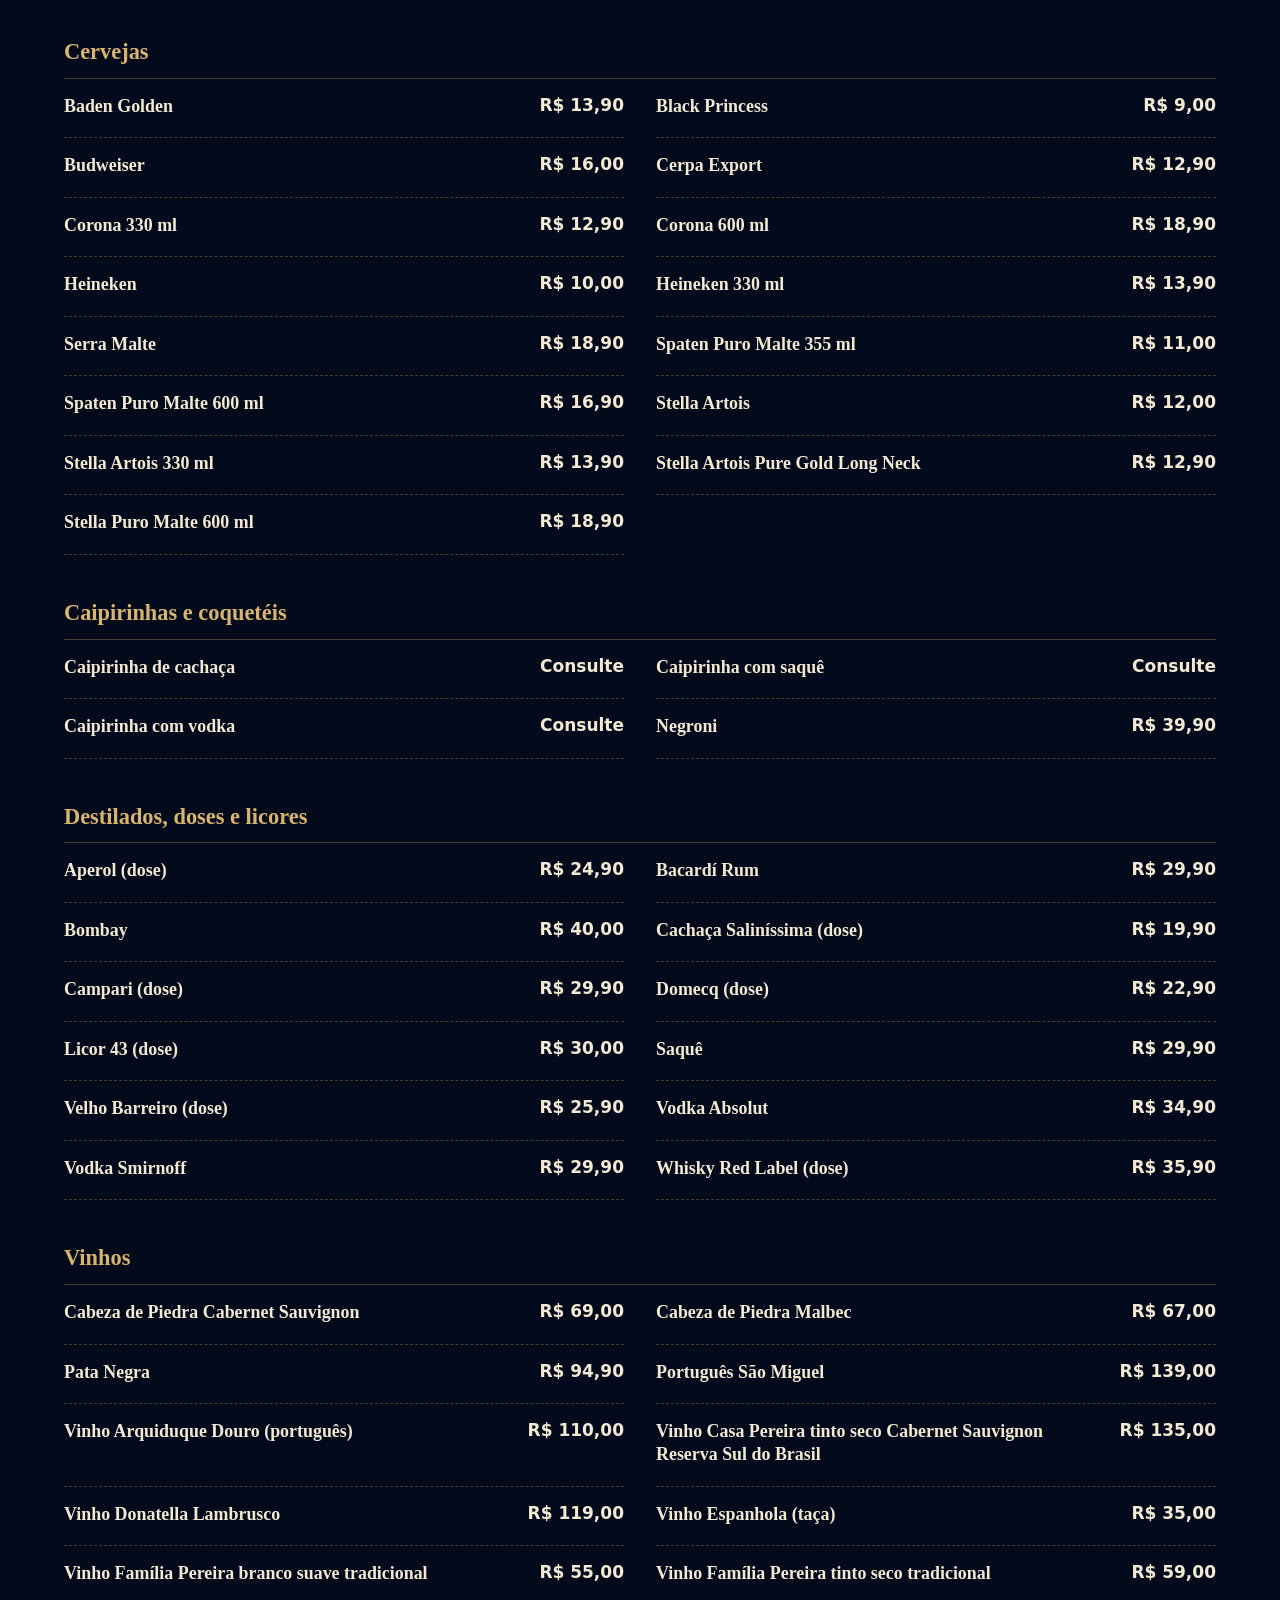
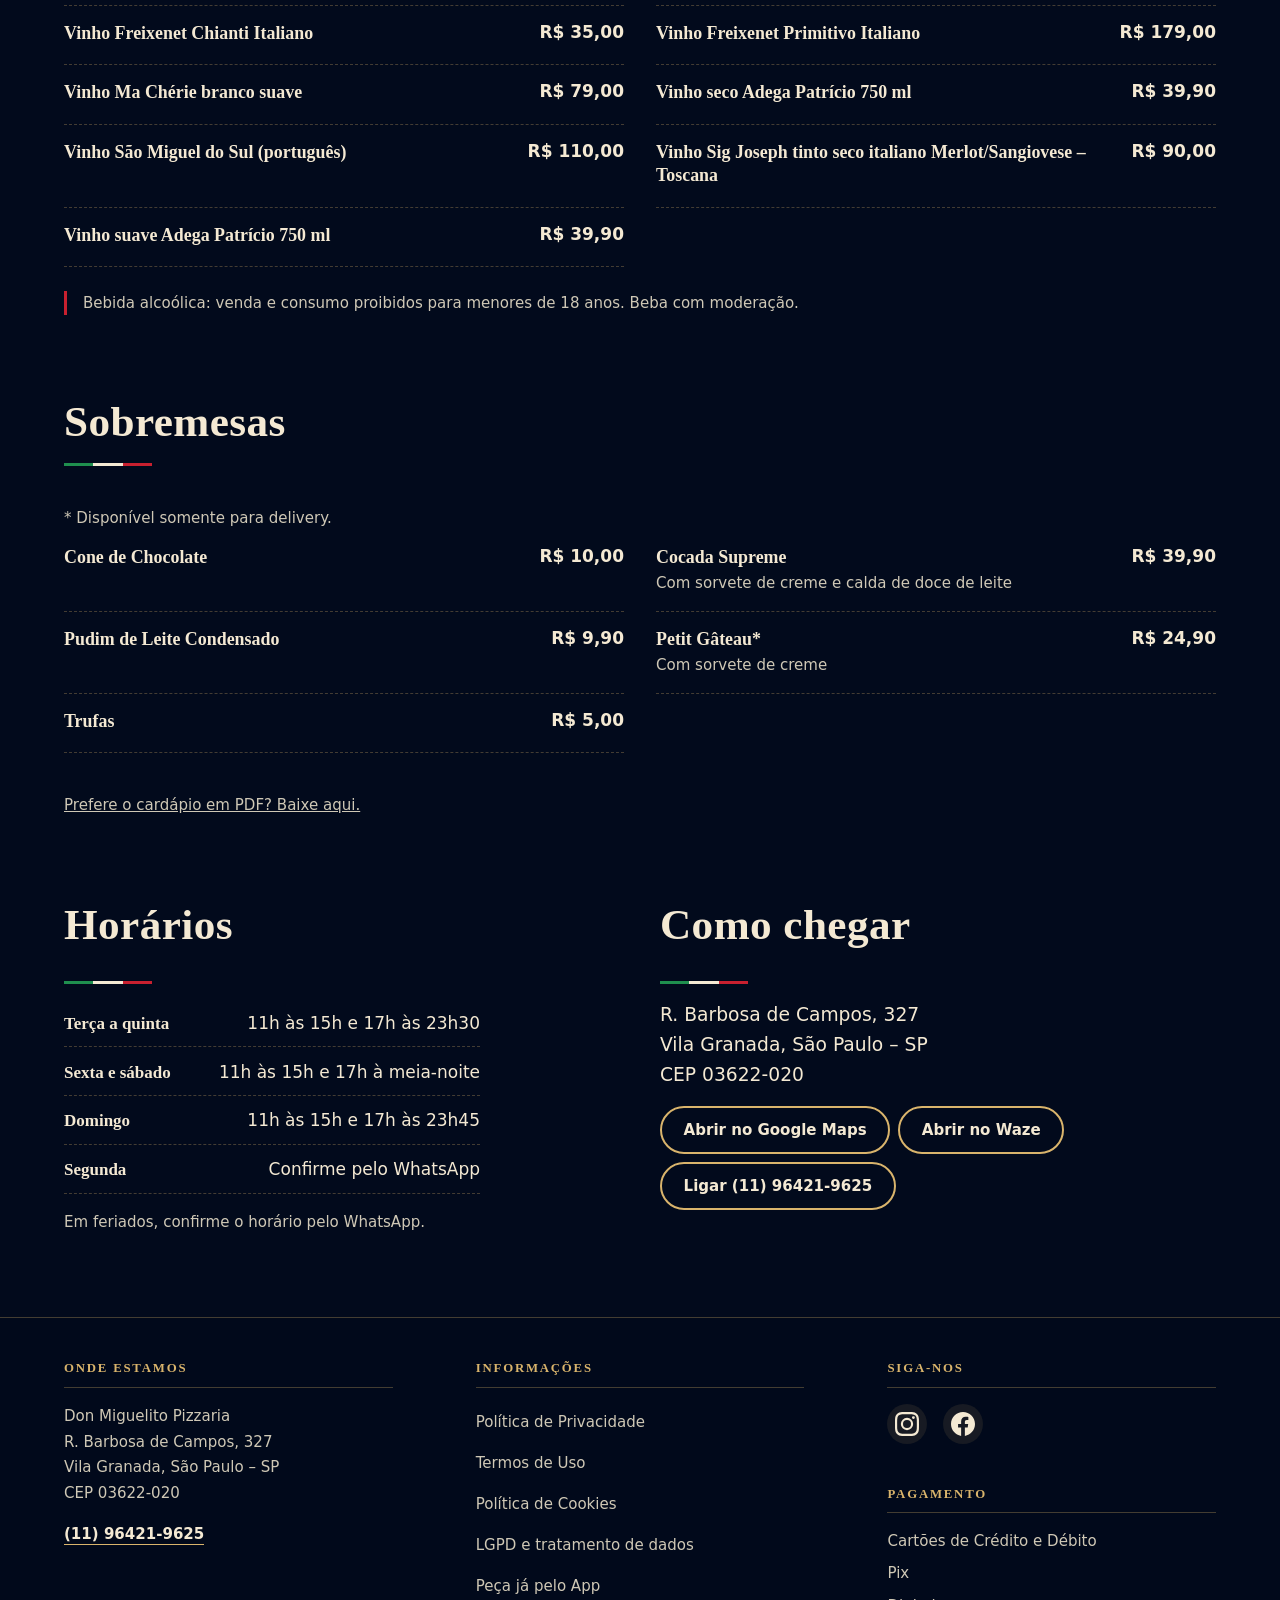
==== commit 8224ccd5: "Add files via upload atualização do site" ====
--- a/index.html
+++ b/index.html
@@ -91,7 +91,7 @@
       <div class="wrap hero__in">
         <div class="hero__txt">
           <!-- TÍTULO CORRIGIDO CONFORME SOLICITADO -->
-          <h1 id="t-hero">Pizzaria Napolitana de Massa de Longa Fermentação</h1>
+          <h1 id="t-hero">Pizzaria Napolitana com Massa de Longa Fermentação</h1>
           <span class="fio" aria-hidden="true"></span>
           <p class="hero__lead">Escolha no cardápio digital da Don Miguelito, com pizzas, esfihas, calzones, hambúrgueres e bebidas, e faça seu pedido pelo WhatsApp.</p>
           <p class="status" data-status role="status">Confira os horários</p>
--- a/style.css
+++ b/style.css
@@ -33,7 +33,7 @@
 
   --radius: .75rem;
   --wrap: 72rem;
-  --header-h: 5rem; /* Aumentado para acomodar o menu no mobile */
+  --header-h: 4rem; /* Altura compacta do header no mobile */
   --chips-h: 3.5rem;
   --banner-h: 0px;
 }
@@ -139,20 +139,21 @@
   min-height: var(--header-h); 
 }
 
-/* LOGO AJUSTADA: Aumentada visualmente sem alterar a altura do cabeçalho */
+/* LOGO AJUSTADA: Fica grande, mas "vaza" sem aumentar o header */
 .brand { 
   display: flex; 
   align-items: center; 
   margin-right: auto; 
   height: 100%;
   position: relative;
-  z-index: 65; /* Fica acima do conteúdo do Hero */
+  z-index: 65;
 }
 .brand img { 
-  height: calc(var(--header-h) + 1.5rem); /* Ex: 5rem + 1.5rem = 6.5rem no mobile */
+  height: calc(var(--header-h) + 1.5rem); /* A imagem é maior que o header */
   width: auto; 
   max-width: none;
-  filter: drop-shadow(0 4px 6px rgba(0,0,0,0.3)); /* Sombra para dar destaque */
+  margin-block: -0.75rem; /* Puxa a imagem para cima e para baixo para não esticar o header */
+  filter: drop-shadow(0 4px 6px rgba(0,0,0,0.3));
 }
 
 .nav-toggle {
@@ -429,9 +430,10 @@
 }
 
 @media (min-width: 56rem) {
-  :root { --header-h: 6rem; } /* Header mais alto no desktop */
+  :root { --header-h: 4.5rem; } /* Altura compacta no desktop */
   .brand img { 
-    height: calc(var(--header-h) + 2rem); /* Ex: 6rem + 2rem = 8rem no desktop */
+    height: calc(var(--header-h) + 2rem); /* Logo maior */
+    margin-block: -1rem; /* Compensa o tamanho extra */
   }
   .nav-toggle { display: none; }
   .nav {
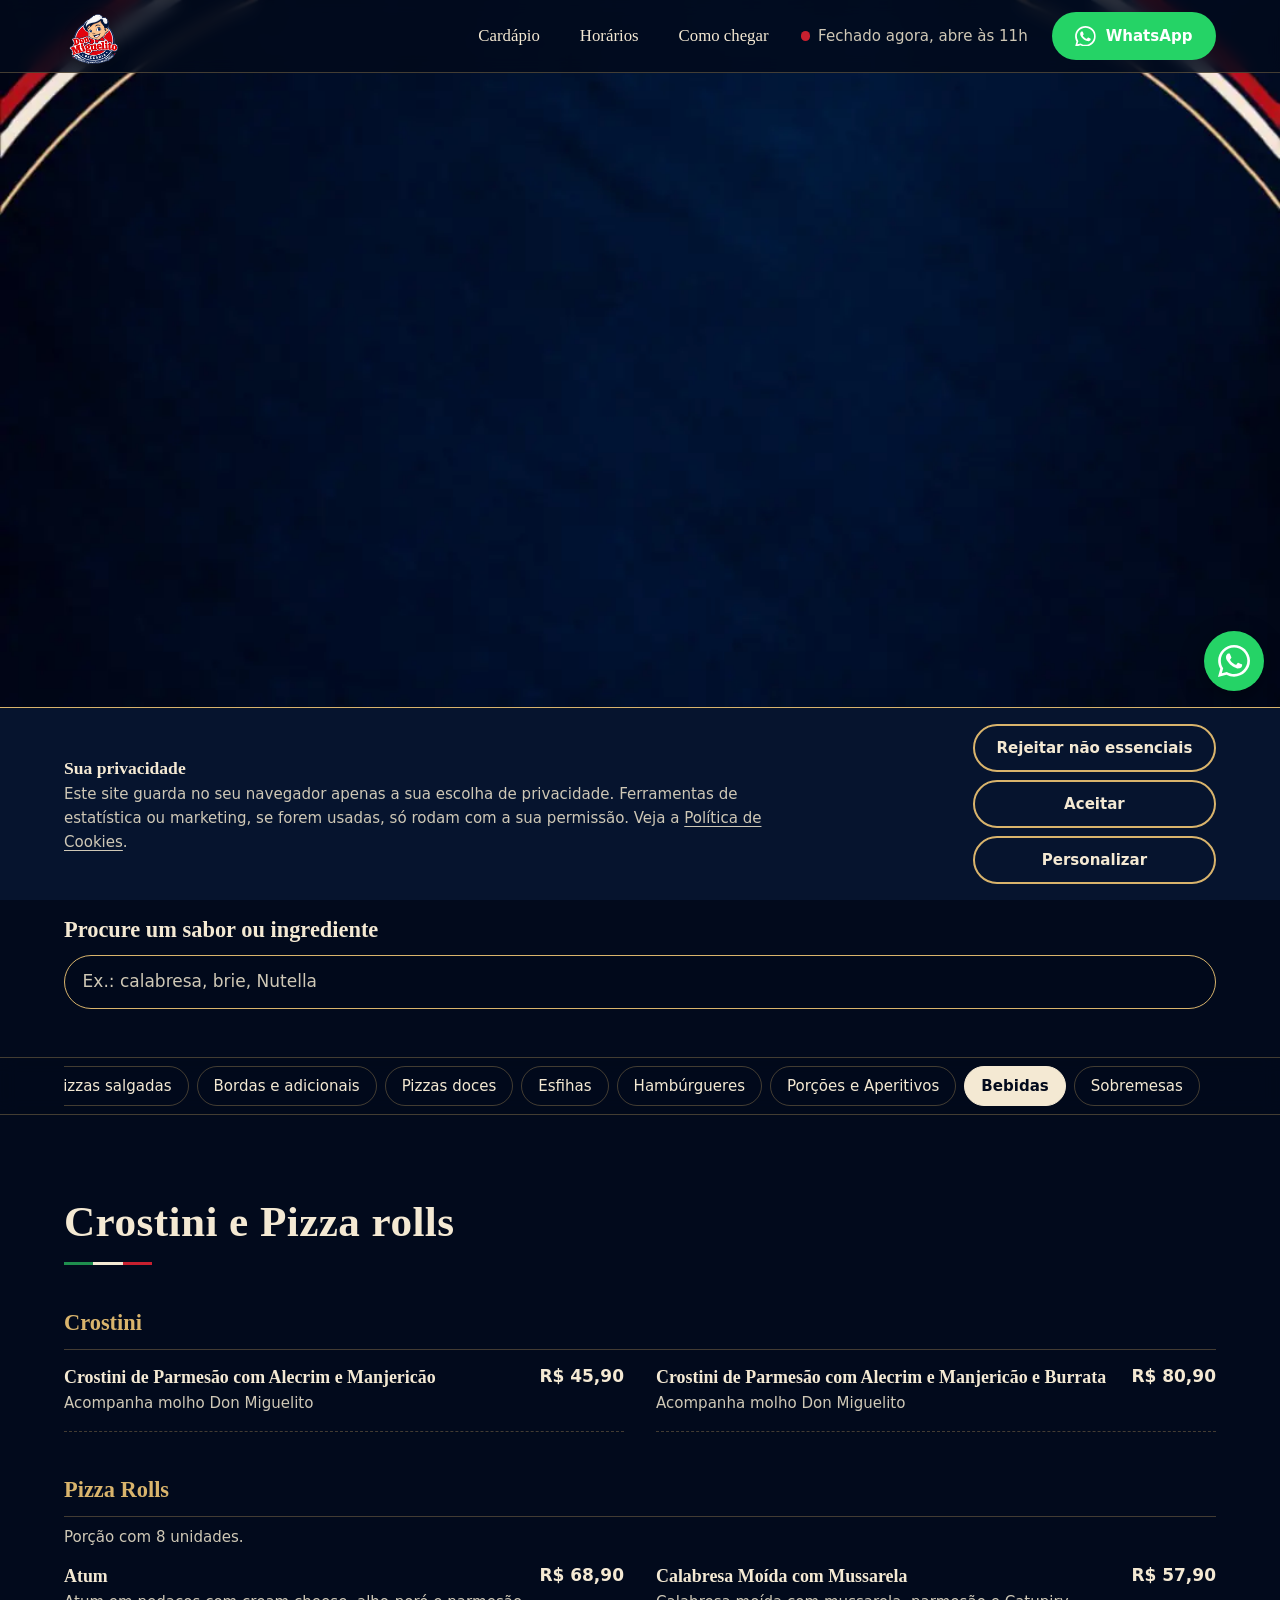
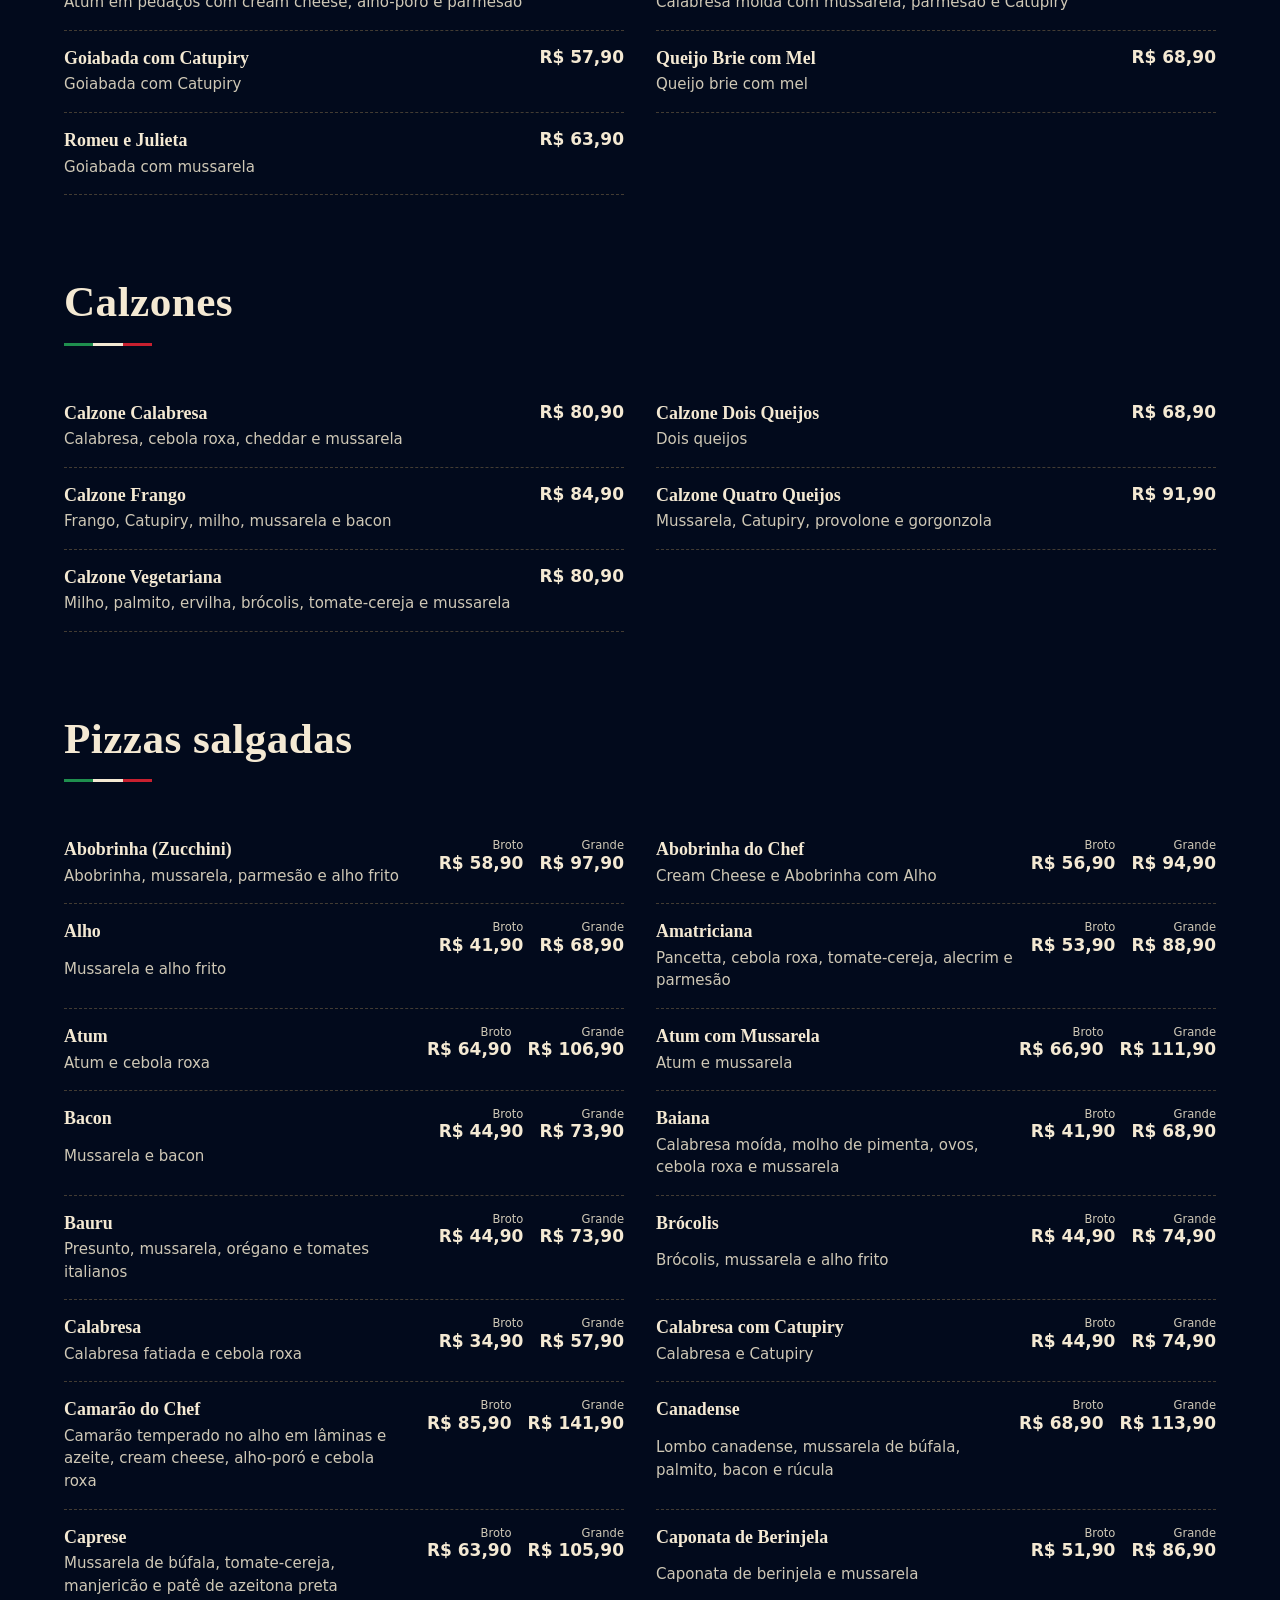
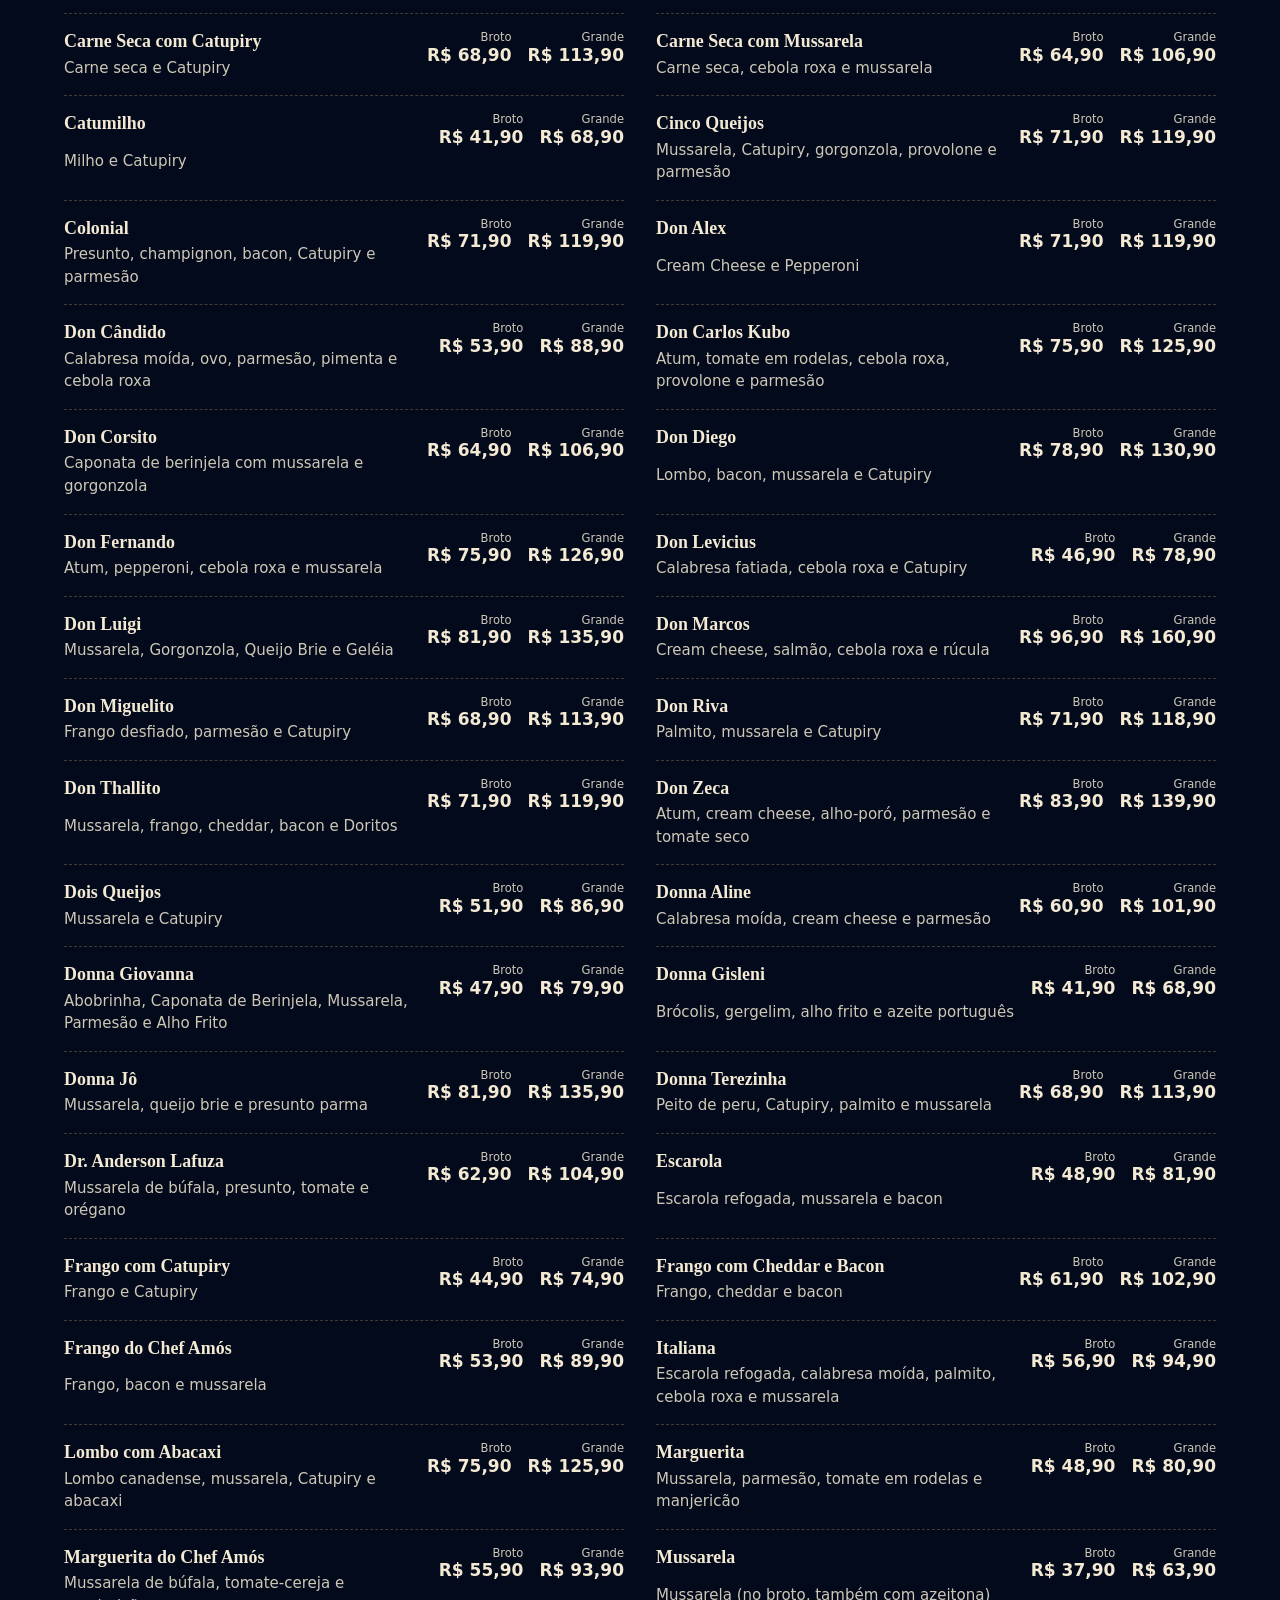
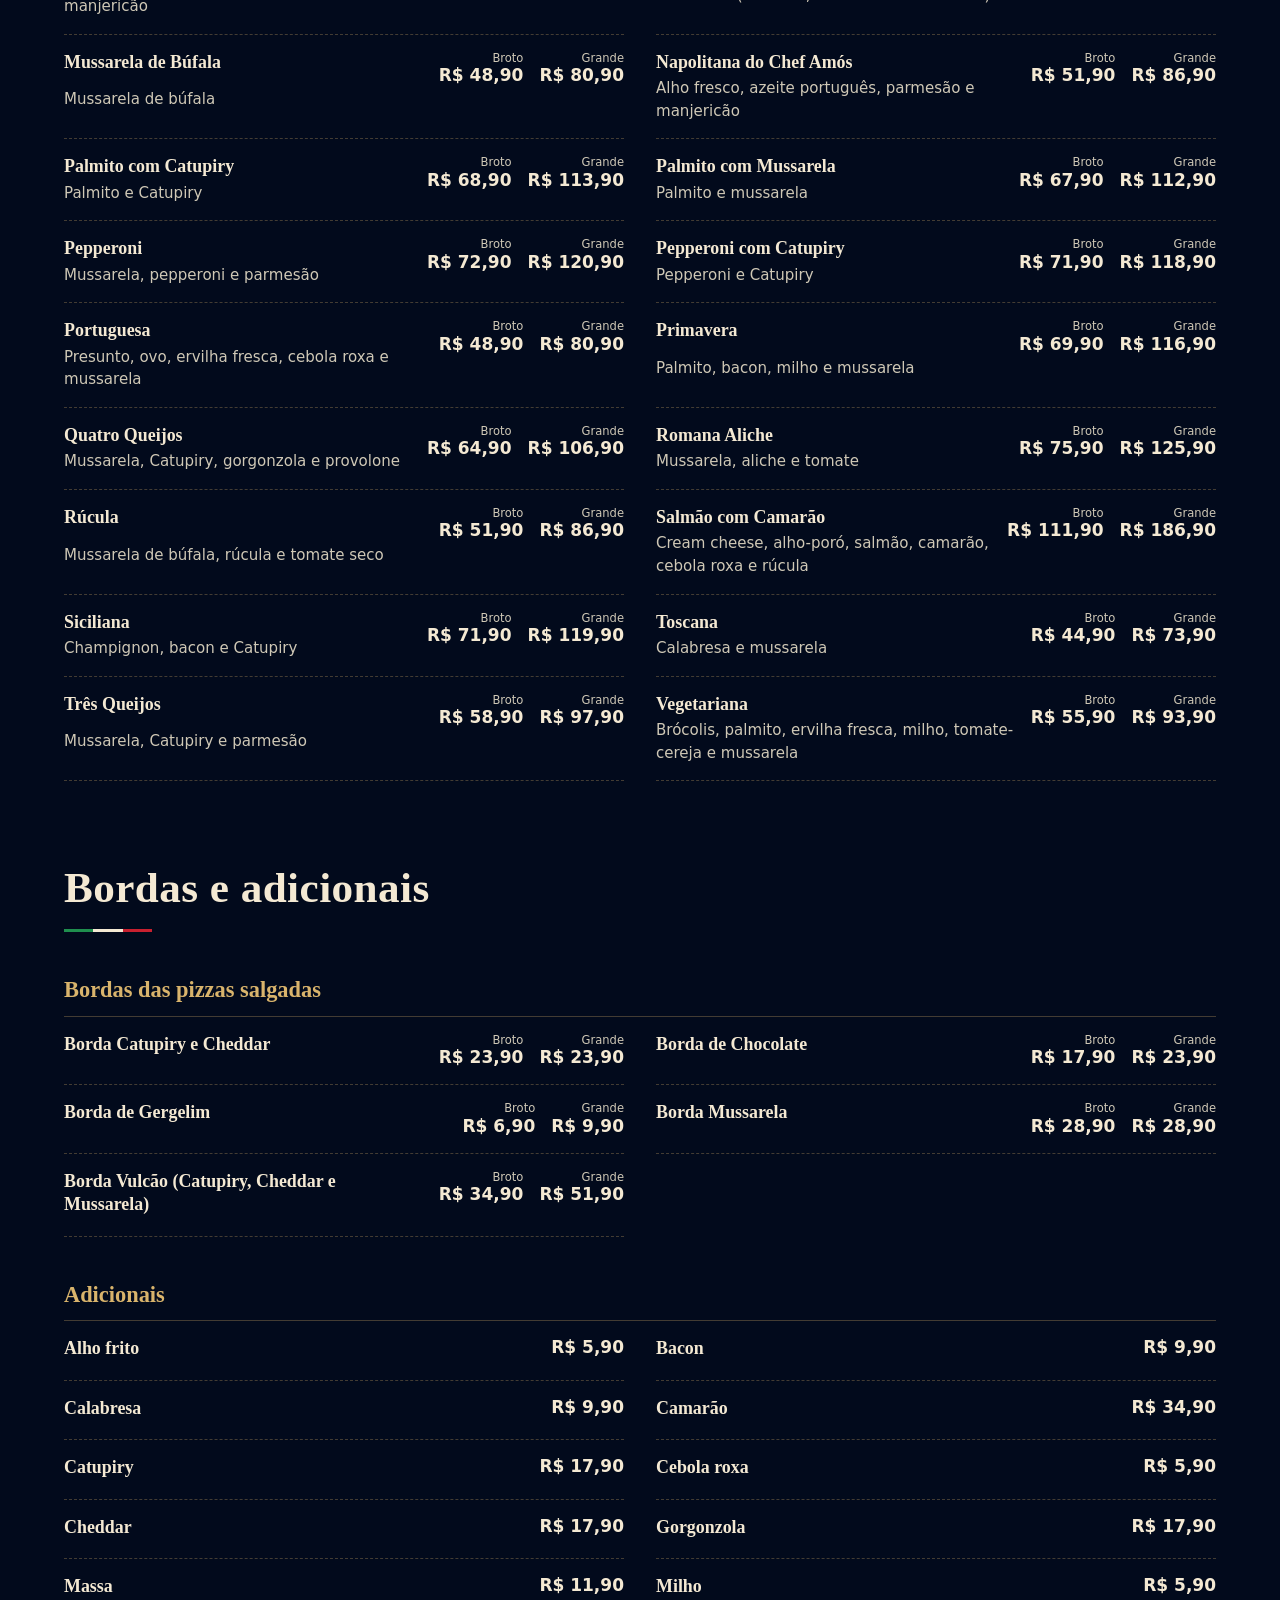
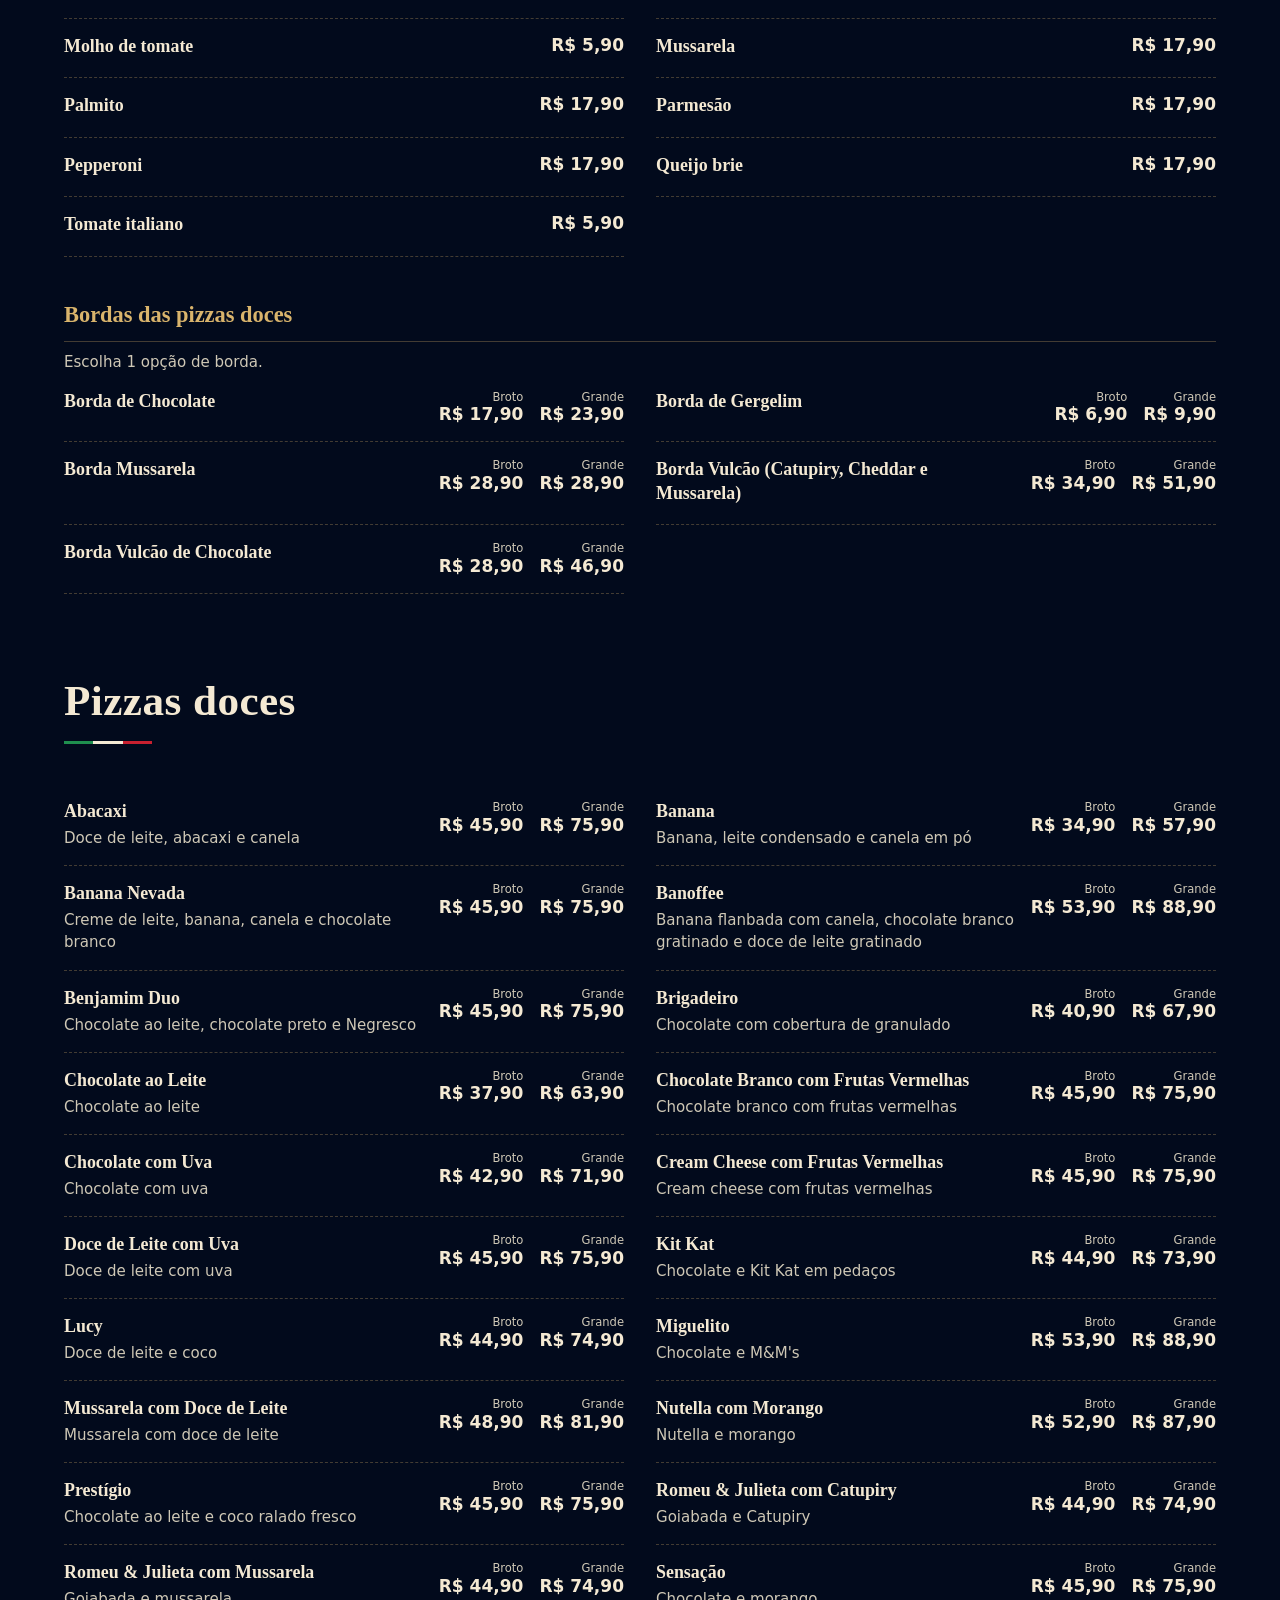
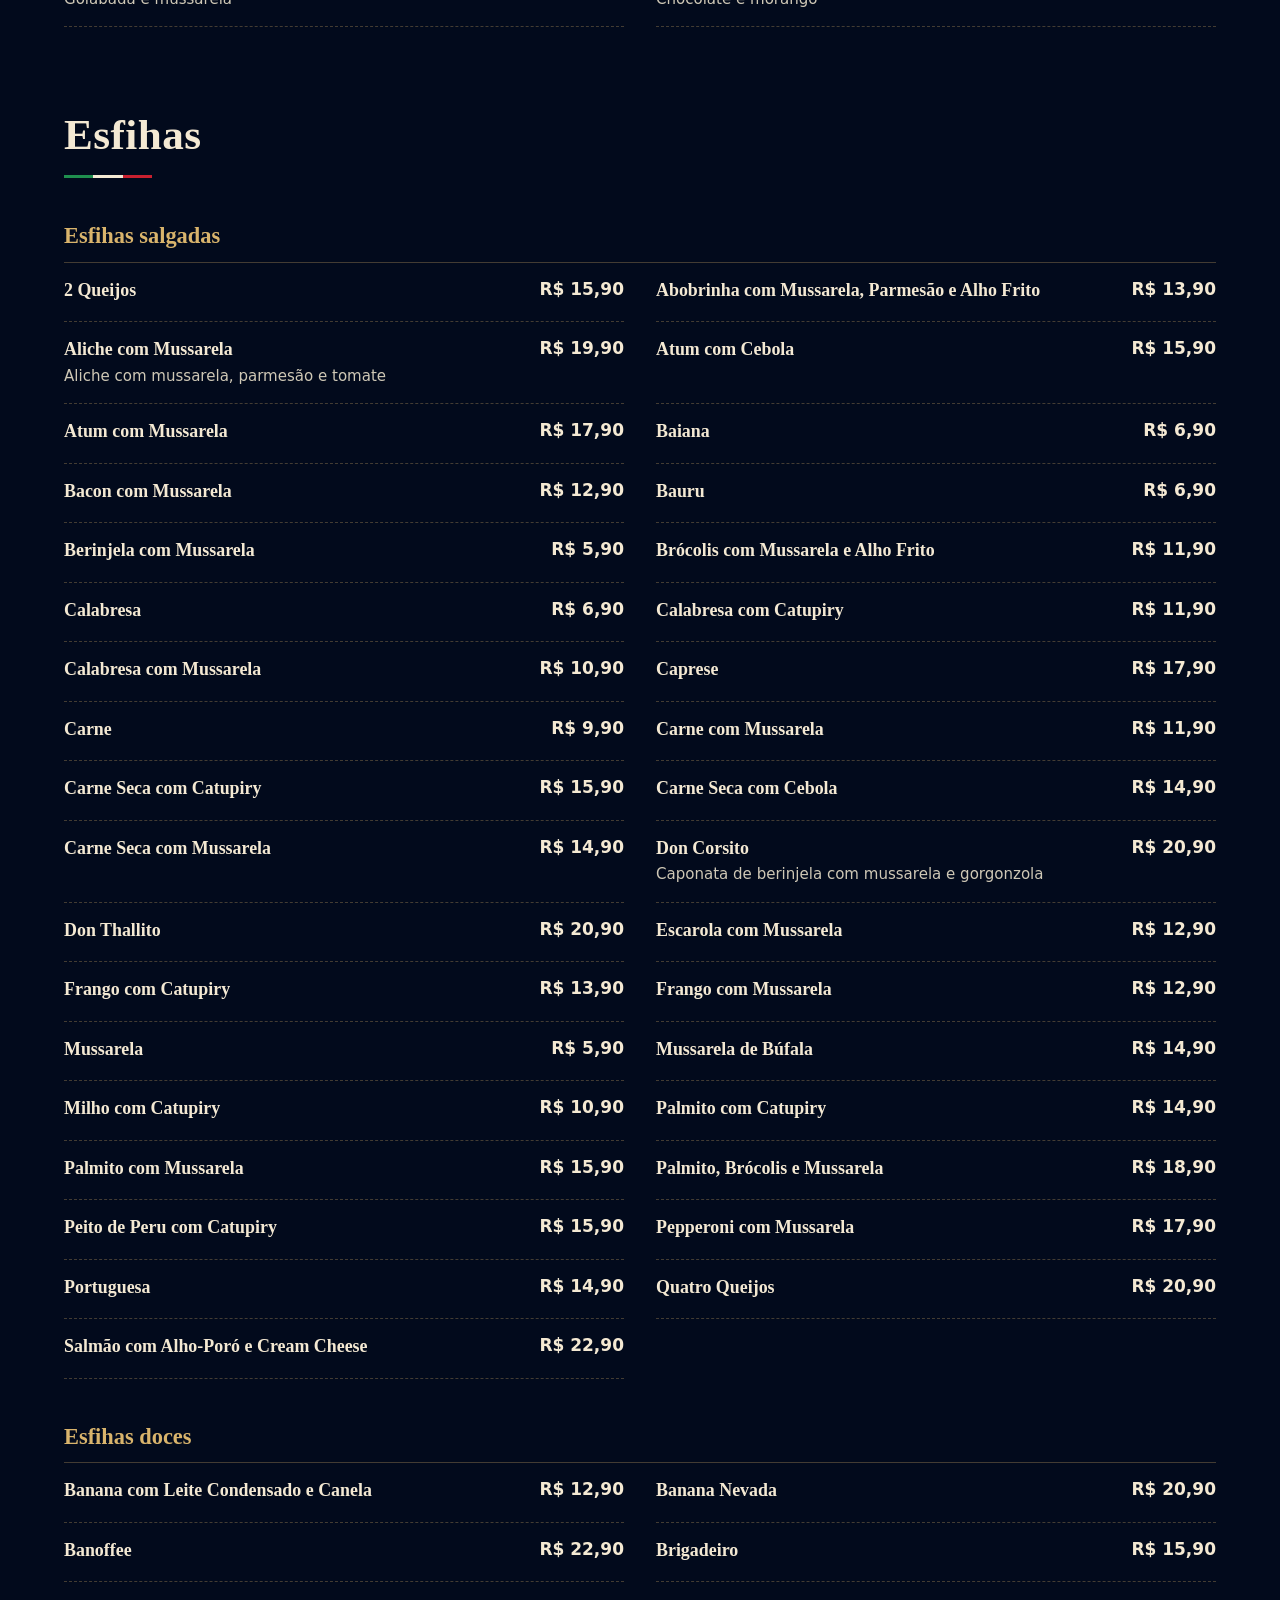
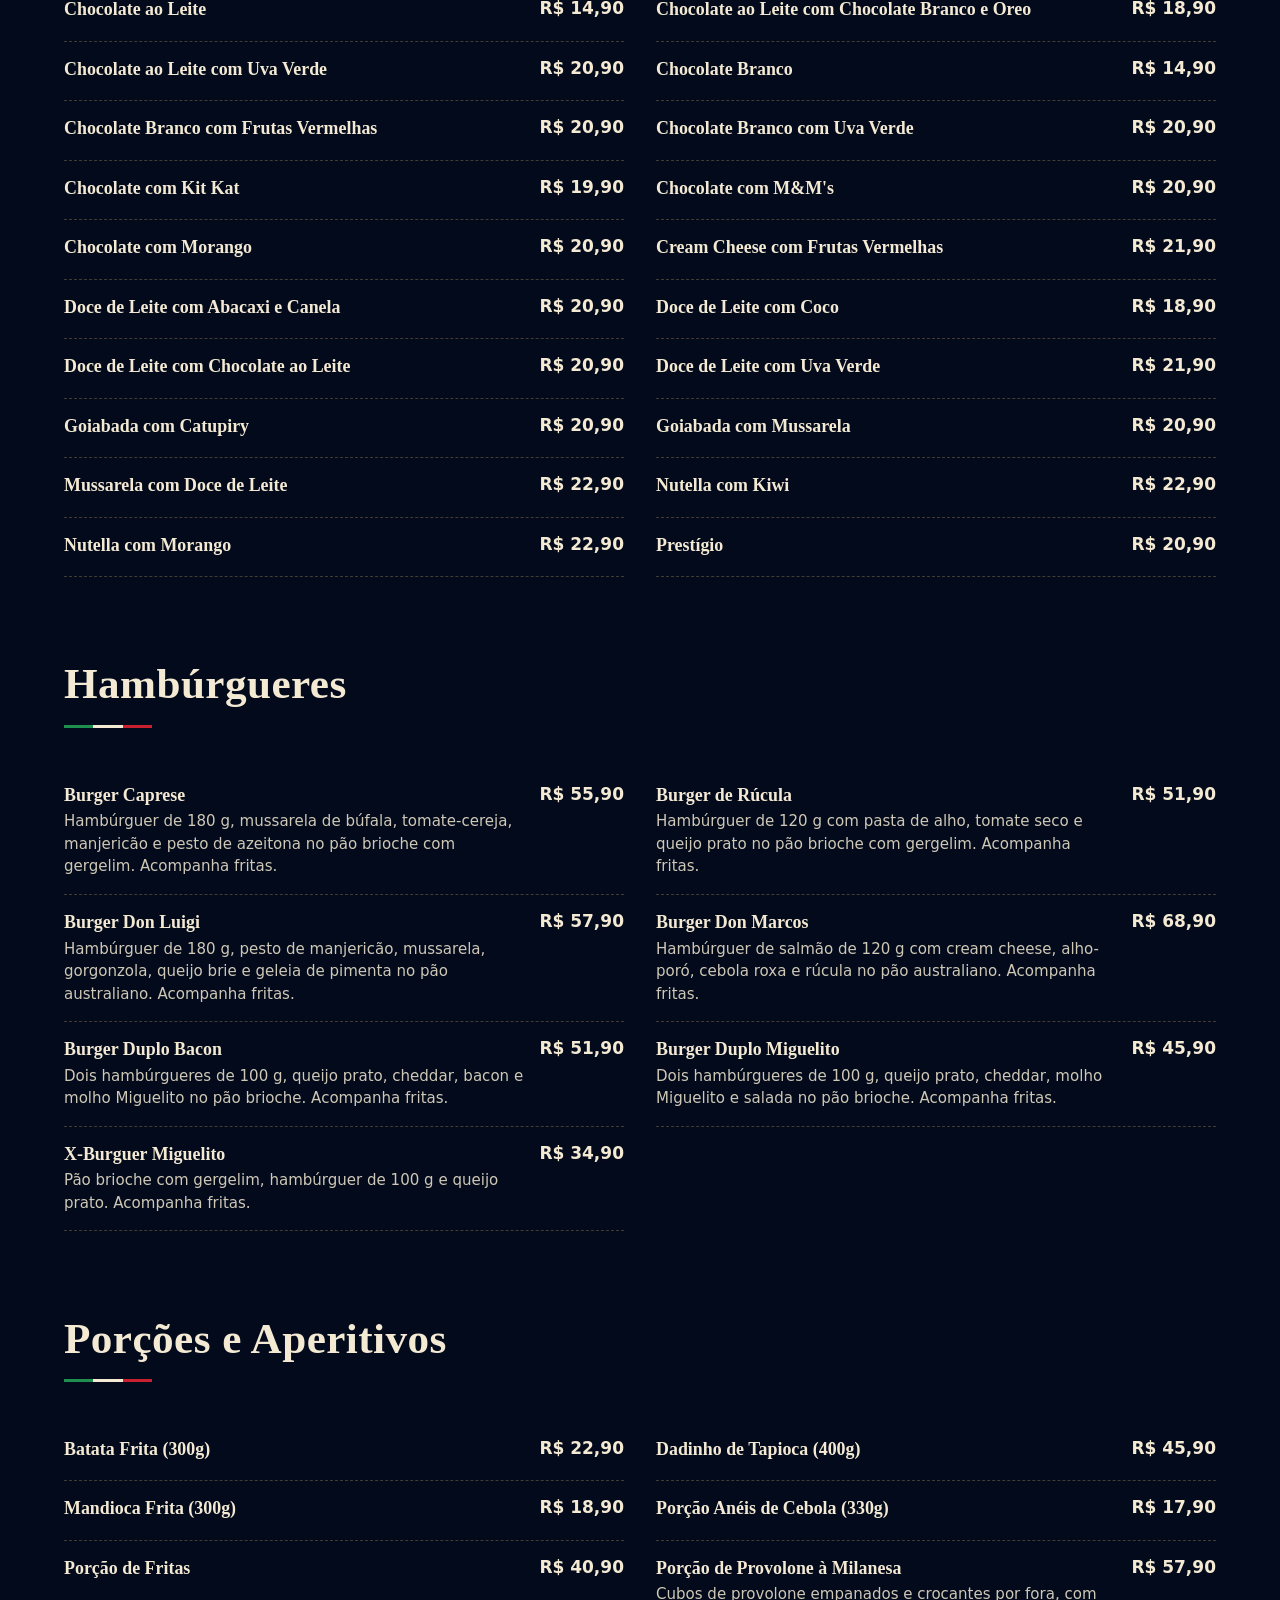
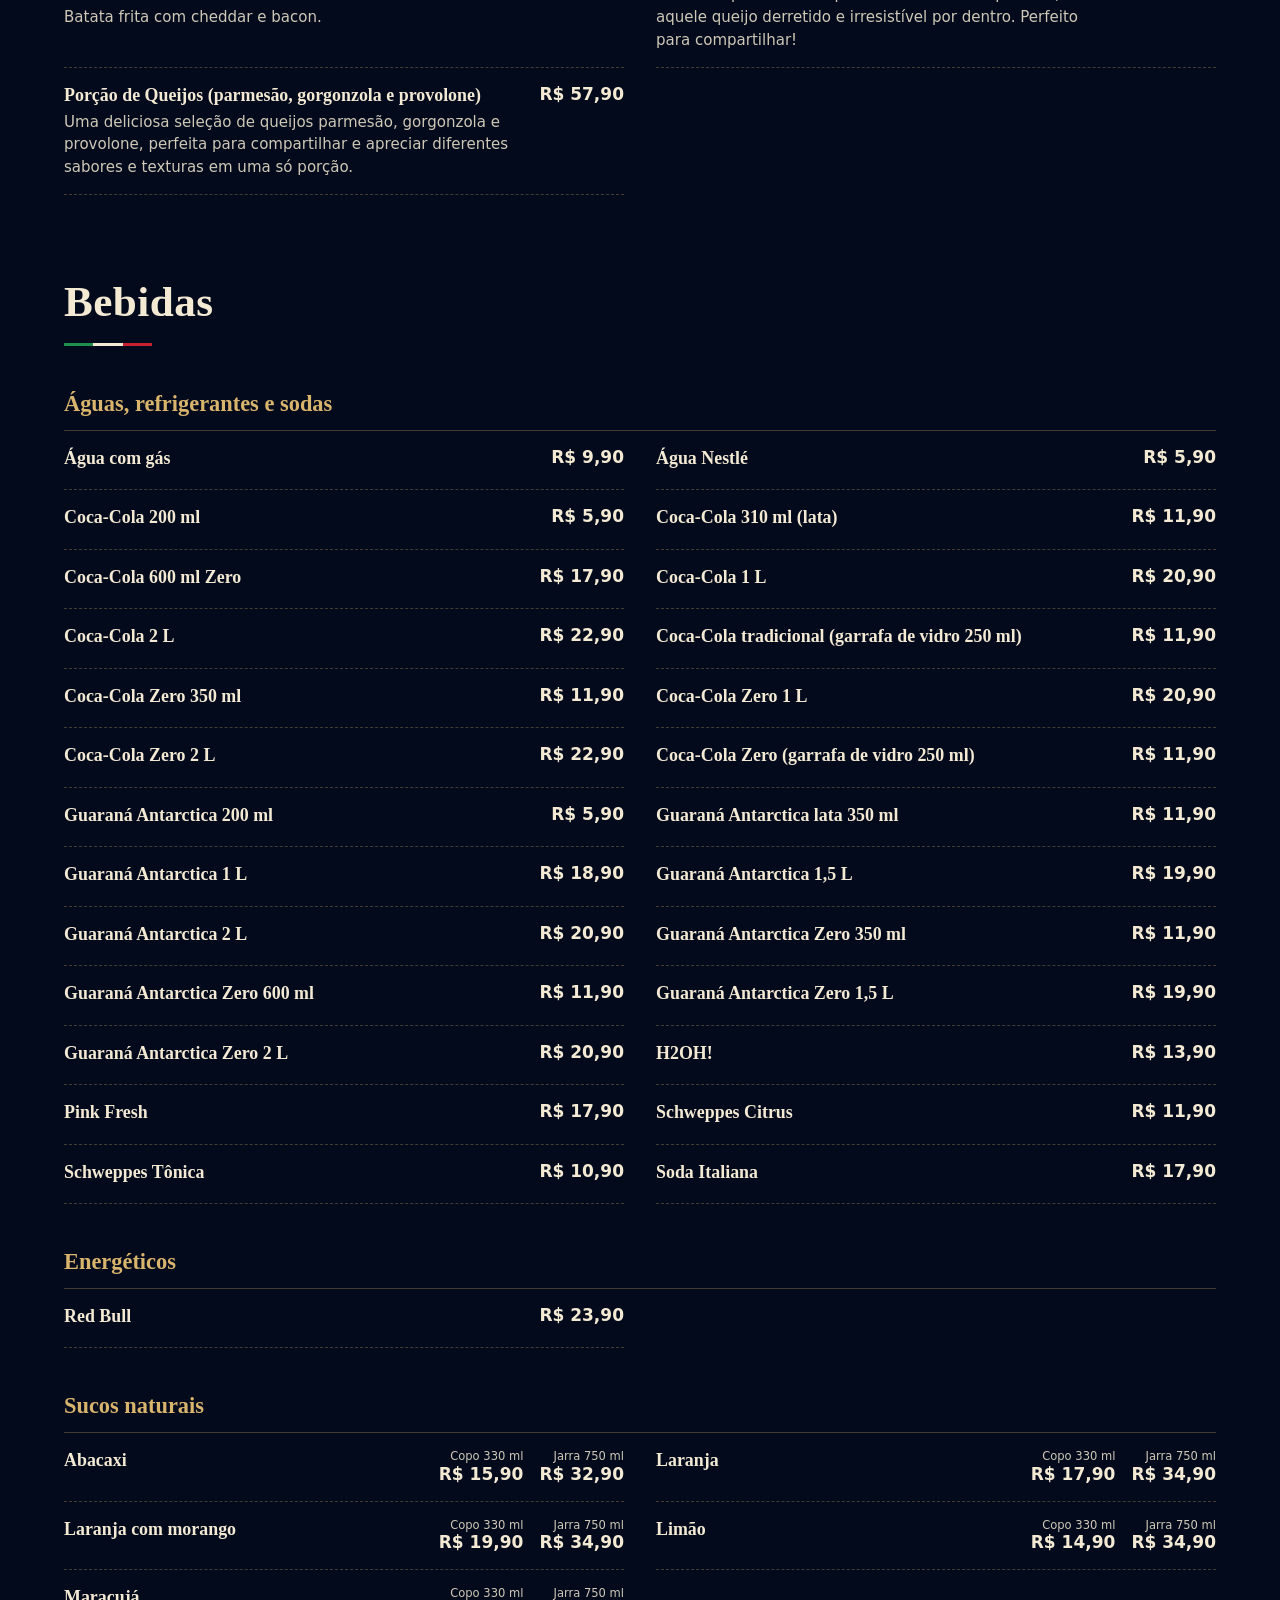
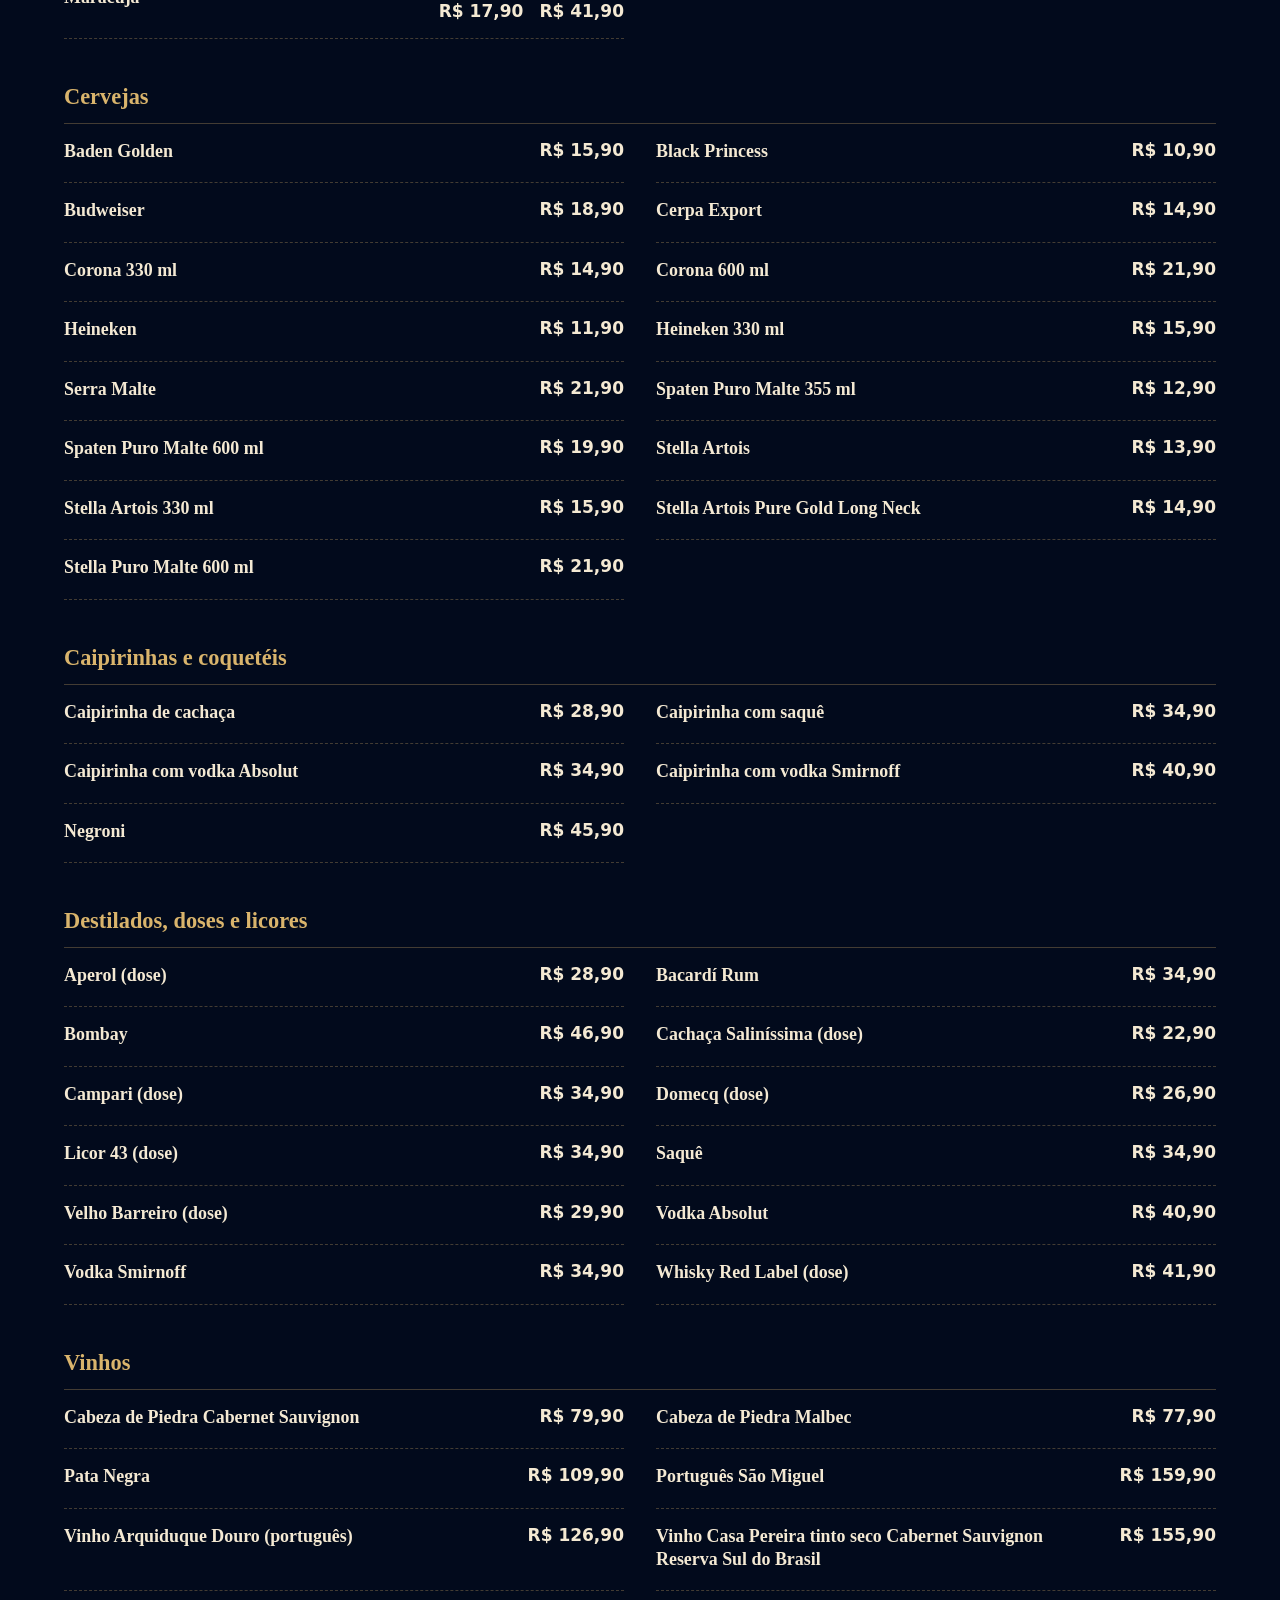
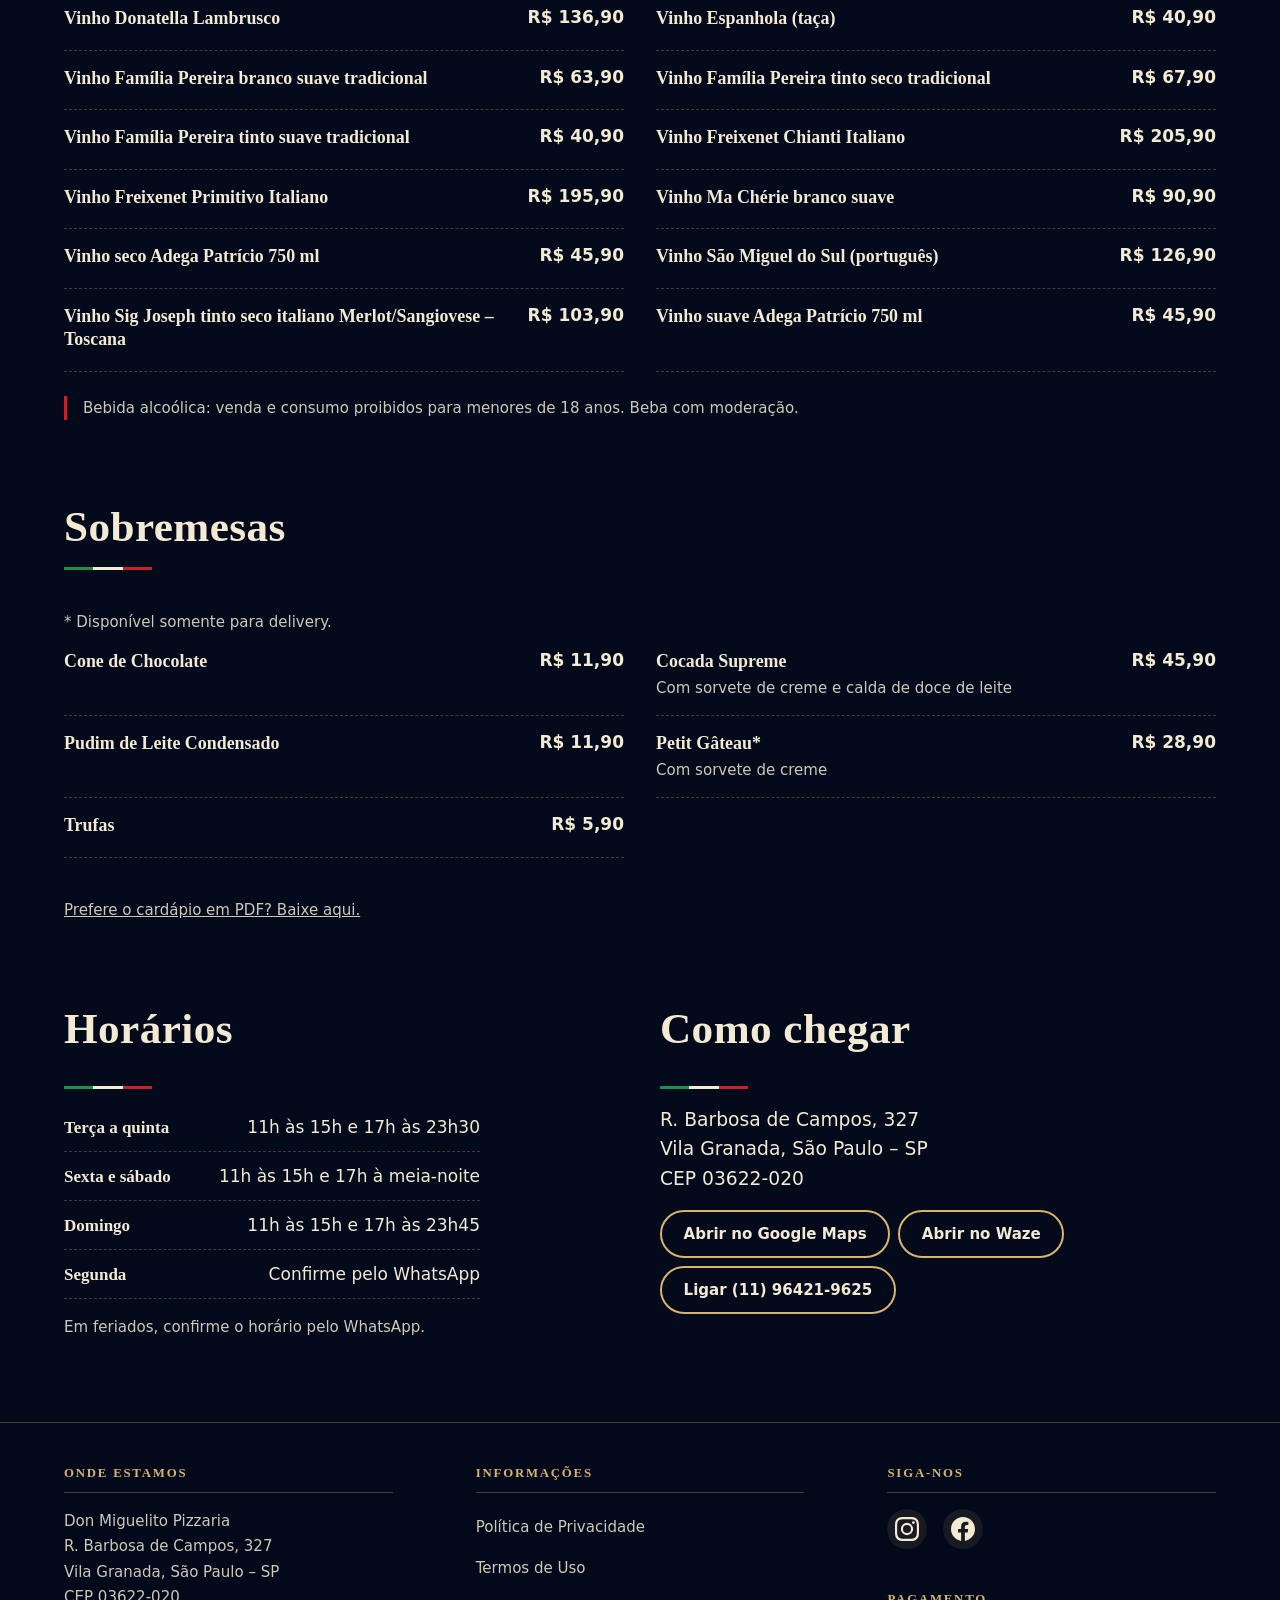
==== commit 7131461a: "Add files via upload atualizações" ====
--- a/index.html
+++ b/index.html
@@ -15,6 +15,43 @@
   <link rel="icon" type="image/png" sizes="32x32" href="favicon-32.png">
   <link rel="apple-touch-icon" href="apple-touch-icon.png">
   <link rel="preload" as="image" href="fundo.webp" type="image/webp">
+  <link rel="preload" as="image" href="miguelito.png" fetchpriority="high">
+
+  <!--
+    CSS crítico da tela de carregamento (inline).
+    Garante que o loader pinte INSTANTANEAMENTE, sem FOUC, mesmo
+    antes do style.css externo ser baixado/parseado.
+  -->
+  <style>
+    #loader {
+      position: fixed; inset: 0; z-index: 9000;
+      display: grid; place-items: center;
+      background: #020a1c;
+      font-family: "Iowan Old Style", "Palatino Linotype", Palatino, "Book Antiqua", Georgia, serif;
+      color: #f4e9d3;
+      transition: opacity .45s ease, visibility .45s;
+    }
+    #loader.is-done { opacity: 0; visibility: hidden; pointer-events: none; }
+    #loader .loader__in {
+      display: grid; justify-items: center; gap: 1.5rem;
+      padding: 1.5rem; text-align: center; max-width: 22rem;
+    }
+    #loader .loader__logo { width: min(60vw, 14rem); height: auto; }
+    #loader .loader__slogan {
+      margin: 0; font-size: 1.05rem; line-height: 1.5;
+      letter-spacing: .01em; text-wrap: balance;
+    }
+    #loader .loader__bar {
+      width: 12rem; height: 4px; border-radius: 2px;
+      background: rgba(217, 180, 108, .18); overflow: hidden;
+    }
+    #loader .loader__bar span {
+      display: block; height: 100%; width: 0;
+      background: linear-gradient(90deg, #1f8f4e, #d9b46c, #c8202f);
+      transition: width .25s ease;
+    }
+  </style>
+
   <link rel="stylesheet" href="style.css">
 
   <meta property="og:type" content="restaurant.restaurant">
@@ -60,8 +97,52 @@
 
   <script src="cardapio-dados.js" defer></script>
   <script src="script.js" defer></script>
+
+  <!--
+    Fallback de segurança: se por qualquer motivo script.js falhar ou o
+    fluxo de carregamento travar, remove o loader e revela o hero após 8s.
+    Nada de travar a página em branco.
+  -->
+  <script>
+    window.setTimeout(function () {
+      var l = document.getElementById('loader');
+      if (l && !l.classList.contains('is-done')) {
+        l.classList.add('is-done');
+        window.setTimeout(function () { l.remove(); }, 500);
+      }
+      if (!document.documentElement.classList.contains('hero-visivel')) {
+        document.documentElement.classList.add('hero-visivel');
+      }
+    }, 8000);
+  </script>
+
+  <!--
+    Fallback no-script: se o JS estiver desabilitado, esconde o loader
+    e mostra o hero imediatamente.
+  -->
+  <noscript>
+    <style>
+      #loader { display: none !important; }
+      .hero__txt,
+      .hero__media { opacity: 1 !important; transform: none !important; }
+    </style>
+  </noscript>
 </head>
 <body>
+  <!--
+    TELA DE CARREGAMENTO (real).
+    Não é fake: o script.js mede o carregamento efetivo de imagens do DOM,
+    do fundo (fundo.webp), das fontes e do evento window.load. A barra
+    reflete o progresso real. Só some quando tudo terminou.
+  -->
+  <div id="loader" class="loader" role="status" aria-live="polite" aria-label="Carregando o cardápio">
+    <div class="loader__in">
+      <img class="loader__logo" src="miguelito.png" width="240" height="240" alt="" fetchpriority="high">
+      <p class="loader__slogan">Os Melhores Ingredientes. As Melhores Pizzas.</p>
+      <div class="loader__bar" aria-hidden="true"><span></span></div>
+    </div>
+  </div>
+
   <a class="skip" href="#conteudo">Pular para o conteúdo</a>
 
   <header class="header">
--- a/style.css
+++ b/style.css
@@ -1,4 +1,74 @@
 /* Don Miguelito Pizzaria — cardápio digital | Desenvolvido por REDESIGNER PPM | v1.0.0 */
+
+/* 0. Tela de carregamento (real) ----------------------------------------- */
+/*
+ * O CSS crítico da tela de carregamento está inline no index.html
+ * (para pintar antes do CSS externo). Aqui ficam os refinamentos:
+ * entrada escalonada (logo → slogan → barra), pulse da logo compatível
+ * com o fade-in (via translate/scale separados), fade-out e reduced-motion.
+ */
+
+.loader {
+  position: fixed; inset: 0; z-index: 9000;
+  display: grid; place-items: center;
+  background: var(--navy-950);
+  transition: opacity .45s ease, visibility .45s;
+}
+.loader.is-done {
+  opacity: 0;
+  visibility: hidden;
+  pointer-events: none;
+}
+.loader__in {
+  display: grid; justify-items: center; gap: var(--space-4);
+  padding: var(--space-4); text-align: center; max-width: 22rem;
+}
+
+/* Animações da tela de carregamento */
+@keyframes loader-in {
+  from { opacity: 0; translate: 0 8px; }
+  to   { opacity: 1; translate: 0 0;   }
+}
+@keyframes loader-pulse {
+  0%, 100% { scale: 1;    }
+  50%      { scale: 1.03; }
+}
+
+.loader__logo {
+  width: min(60vw, 14rem);
+  height: auto;
+  filter: drop-shadow(0 8px 24px rgba(0, 0, 0, .6));
+  animation:
+    loader-in    .6s cubic-bezier(.22, 1, .36, 1) both,
+    loader-pulse 2s  ease-in-out .8s infinite;
+}
+.loader__slogan {
+  font-family: var(--font-serif);
+  font-size: 1.05rem;
+  color: var(--cream);
+  letter-spacing: .01em;
+  line-height: 1.5;
+  text-wrap: balance;
+  animation: loader-in .6s cubic-bezier(.22, 1, .36, 1) .25s both;
+}
+.loader__bar {
+  width: 12rem; height: 4px; border-radius: 2px;
+  background: rgba(217, 180, 108, .18);
+  overflow: hidden;
+  animation: loader-in .6s cubic-bezier(.22, 1, .36, 1) .5s both;
+}
+.loader__bar span {
+  display: block; height: 100%; width: 0%;
+  background: linear-gradient(90deg, var(--green), var(--gold), var(--red));
+  transition: width .2s linear;
+}
+
+@media (prefers-reduced-motion: reduce) {
+  .loader__logo,
+  .loader__slogan,
+  .loader__bar { animation: none; }
+  .loader__bar span { transition: none; }
+}
 
 /* 1. Variáveis ------------------------------------------------------------ */
 :root {
@@ -209,6 +279,49 @@
   box-shadow: 0 1.5rem 3rem rgba(0, 0, 0, .5);
 }
 
+/* 6.5. Animação lateral de entrada do hero -------------------------------- */
+/*
+ * Comportamento:
+ *   • Estado inicial (JS ativo, sem reduced-motion):
+ *     .hero__txt e .hero__media começam escondidos (opacity: 0) e
+ *     deslocados lateralmente. Isso é feito via html:not(.hero-visivel),
+ *     evitando FOUC e respeitando prefers-reduced-motion.
+ *   • Estado final (.hero-visivel aplicado por script.js):
+ *     os elementos voltam à posição natural com transição suave.
+ *   • <noscript> no index.html revela o hero se o JS estiver desligado.
+ */
+
+@media (prefers-reduced-motion: no-preference) {
+  /* Estado inicial escondido */
+  html:not(.hero-visivel) .hero__txt {
+    opacity: 0;
+    transform: translateX(-64px);
+  }
+  html:not(.hero-visivel) .hero__media {
+    opacity: 0;
+    transform: translateX(64px);
+  }
+
+  /* Transição (só dispara quando opacity/transform mudam) */
+  .hero__txt,
+  .hero__media {
+    transition:
+      opacity   .9s cubic-bezier(.22, 1, .36, 1),
+      transform .9s cubic-bezier(.22, 1, .36, 1);
+  }
+
+  /* Pequeno atraso no lado da imagem → efeito escalonado (texto entra primeiro) */
+  html.hero-visivel .hero__media {
+    transition-delay: .12s;
+  }
+
+  /* Evita rolagem horizontal causada pelo translateX inicial */
+  html:not(.hero-visivel) .hero {
+    overflow-x: hidden;  /* fallback para navegadores antigos */
+    overflow-x: clip;    /* modernos: sem criar scroll container */
+  }
+}
+
 /* 7. Cardápio ------------------------------------------------------------- */
 .busca { display: grid; gap: var(--space-2); padding-block: var(--space-4) var(--space-3); }
 .busca label { font-family: var(--font-serif); font-size: var(--text-h3); font-weight: 700; }
@@ -408,6 +521,60 @@
 .banner p { font-size: var(--text-sm); color: var(--cream-dim); max-width: 46rem; }
 .banner p a { text-underline-offset: 3px; }
 .banner__acoes { display: grid; gap: var(--space-2); }
+
+/* 10.5. Popup promocional (10% off) --------------------------------------- */
+
+/* Selo no topo do popup de desconto. */
+dialog .promo-selo {
+  display: inline-block;
+  margin-bottom: var(--space-2);
+  padding: .25rem .75rem;
+  background: var(--gold);
+  color: var(--navy-950);
+  font-family: var(--font-serif);
+  font-weight: 700;
+  font-size: .8rem;
+  letter-spacing: .1em;
+  text-transform: uppercase;
+  border-radius: 999px;
+}
+
+/* Bloco que destaca o código do cupom. */
+dialog .promo-codigo {
+  margin-top: var(--space-4);
+  padding: var(--space-3) var(--space-2);
+  background: rgba(217, 180, 108, .08);
+  border: 2px dashed var(--gold);
+  border-radius: var(--radius);
+  text-align: center;
+}
+
+dialog .promo-codigo code {
+  display: inline-block;
+  font-family: ui-monospace, SFMono-Regular, Menlo, Consolas, "Liberation Mono", monospace;
+  font-size: 1.35em;
+  font-weight: 700;
+  letter-spacing: .14em;
+  color: var(--gold);
+  /* Permite copiar o cupom com um único clique/toque. */
+  user-select: all;
+  -webkit-user-select: all;
+}
+
+/* Nota de rodapé com o asterisco de condições. */
+dialog .promo-nota {
+  margin-top: var(--space-3);
+  font-size: var(--text-sm);
+  color: var(--cream-dim);
+  font-style: italic;
+  line-height: 1.5;
+}
+
+dialog .promo-nota span[aria-hidden="true"] {
+  color: var(--gold);
+  font-weight: 700;
+  margin-right: .15em;
+}
 
 /* 11. Páginas legais ------------------------------------------------------ */
 .legal { width: min(100% - 2rem, 46rem); margin-block: var(--space-5) var(--space-6); margin-inline: auto; padding: var(--space-4); background: var(--panel); border: 1px solid var(--line); border-radius: var(--radius); }
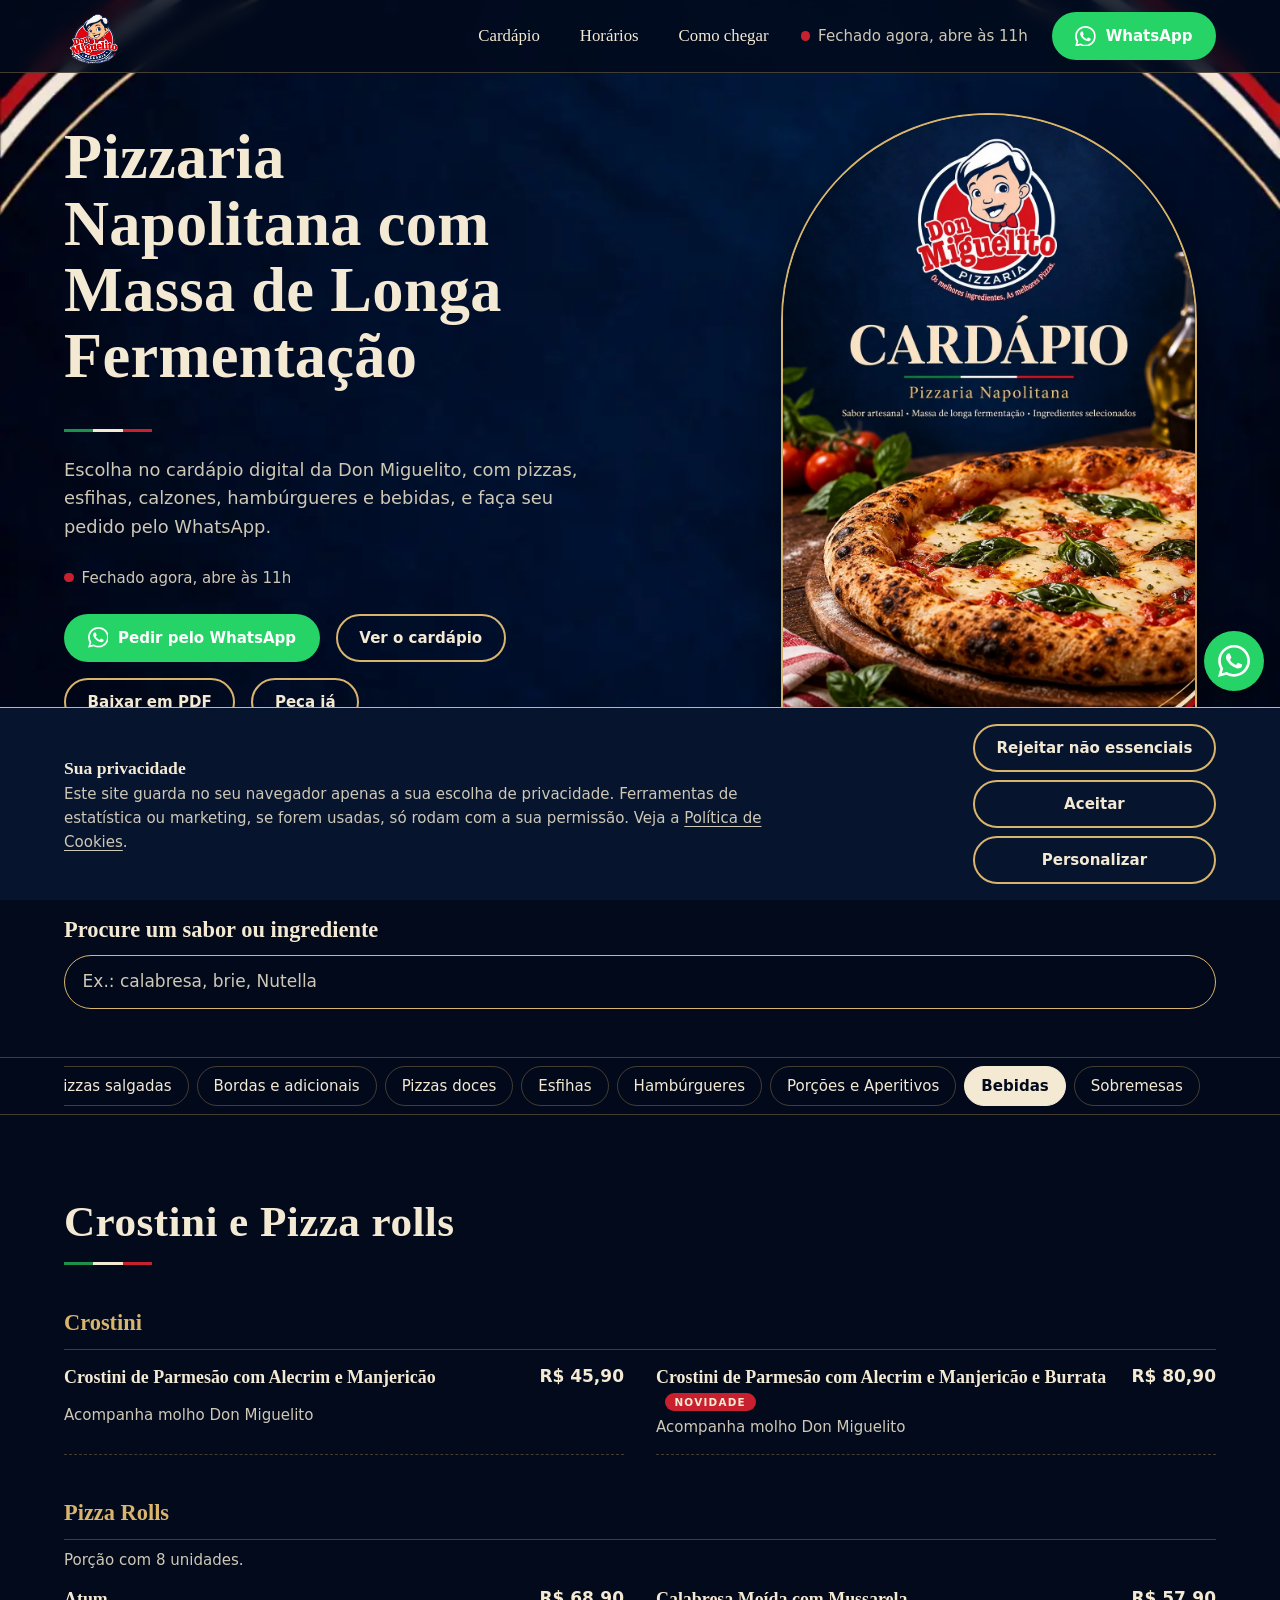
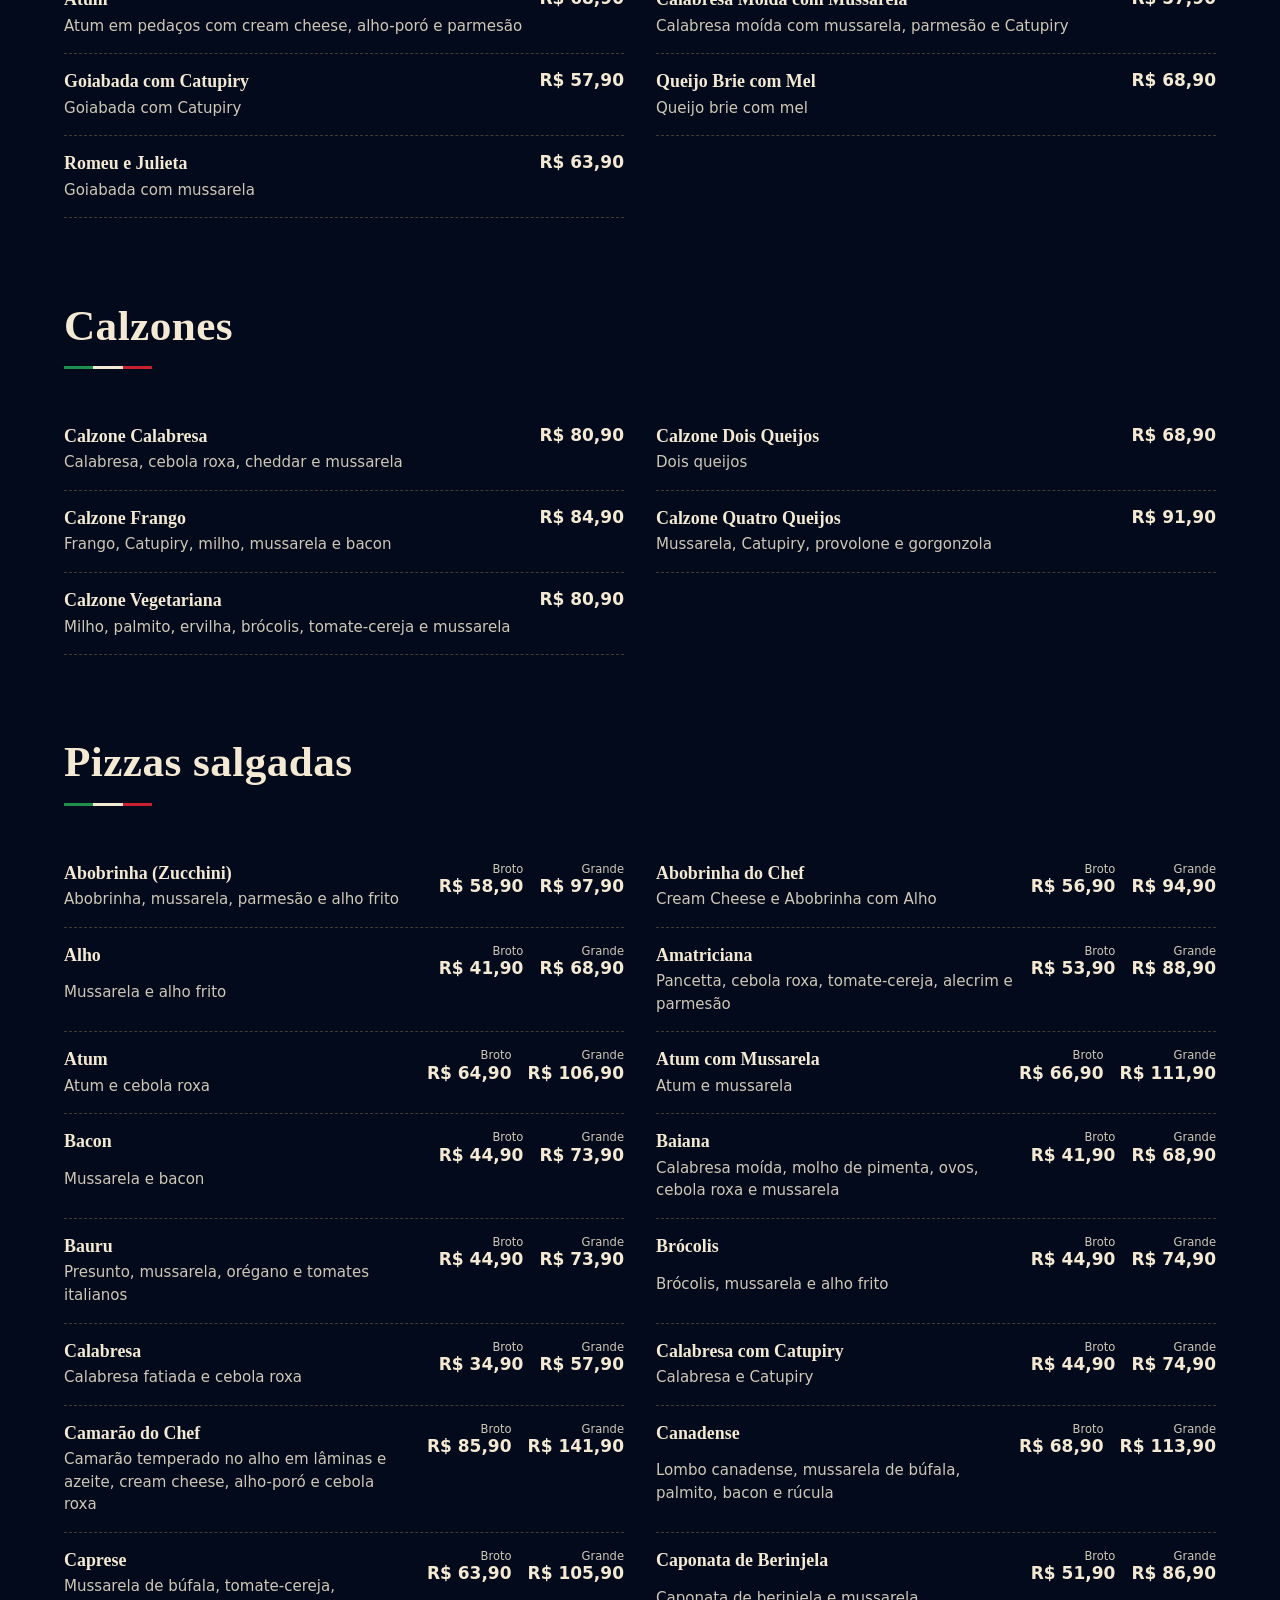
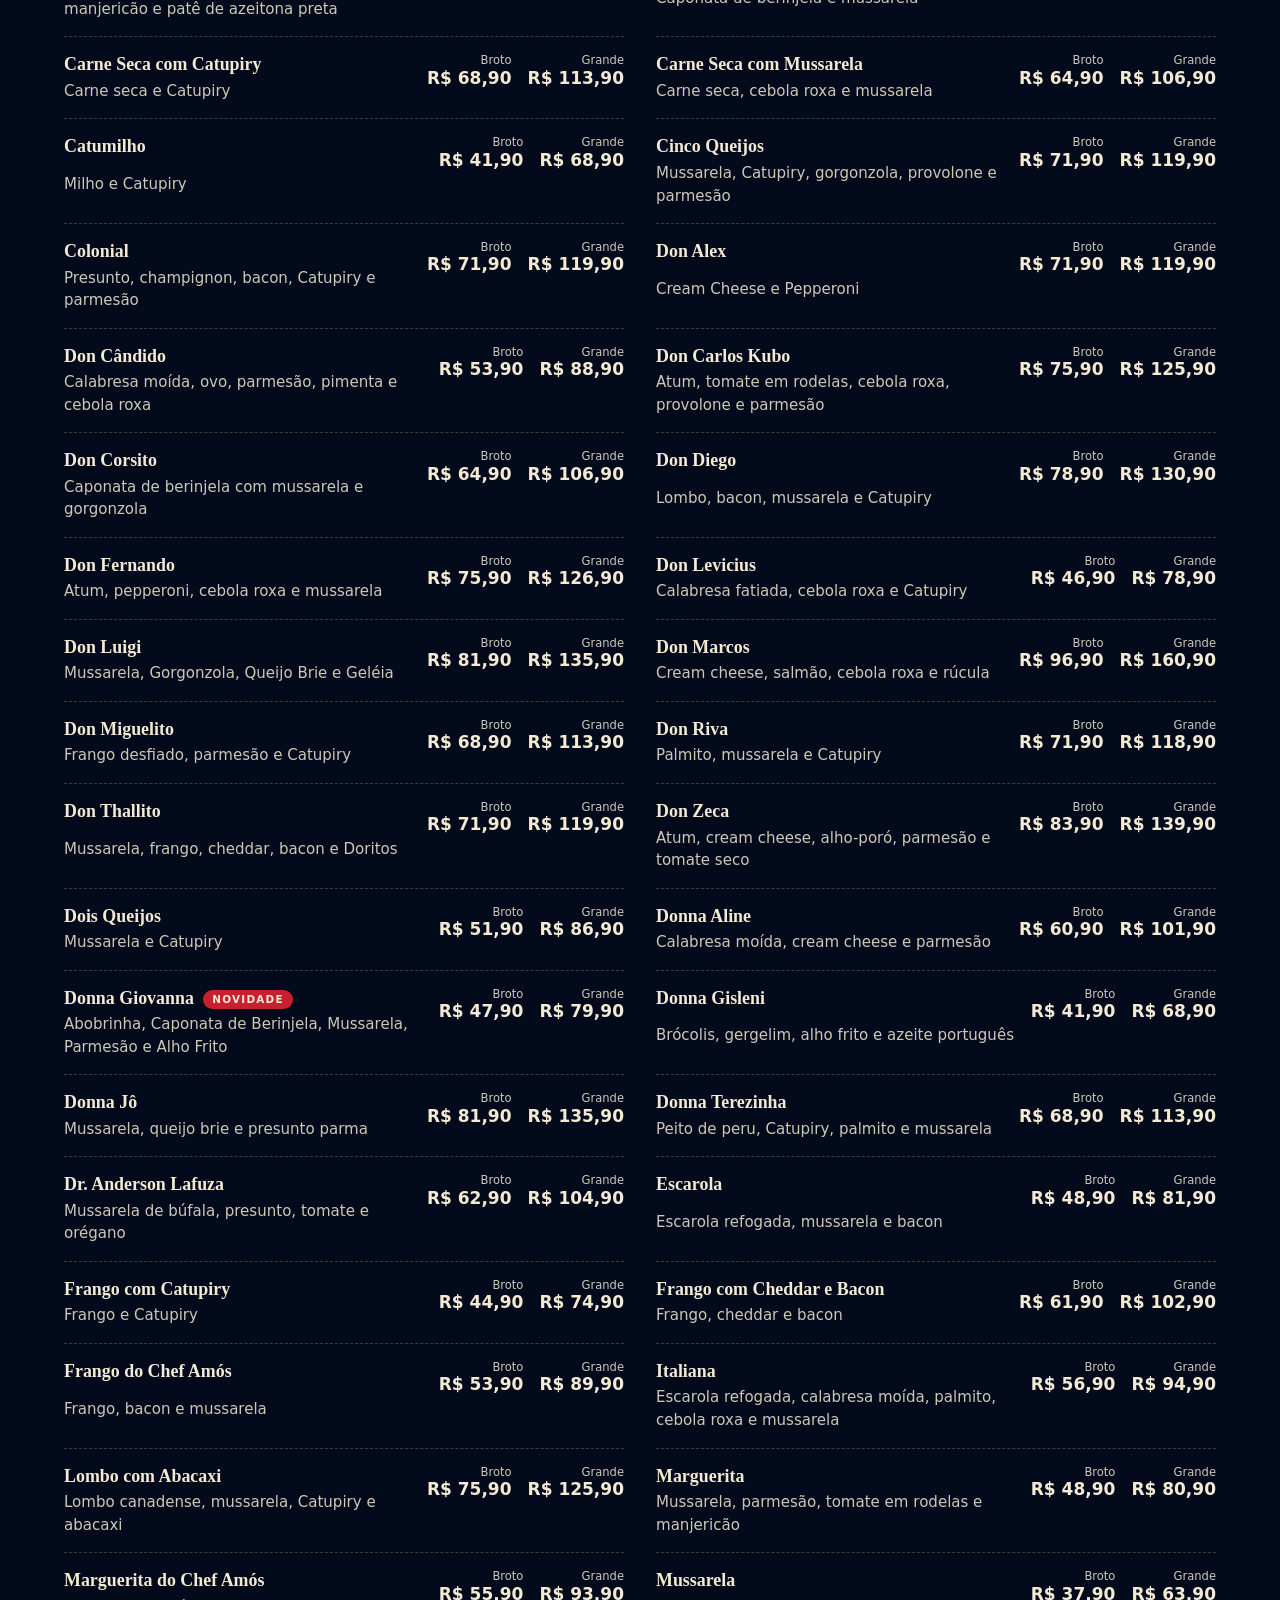
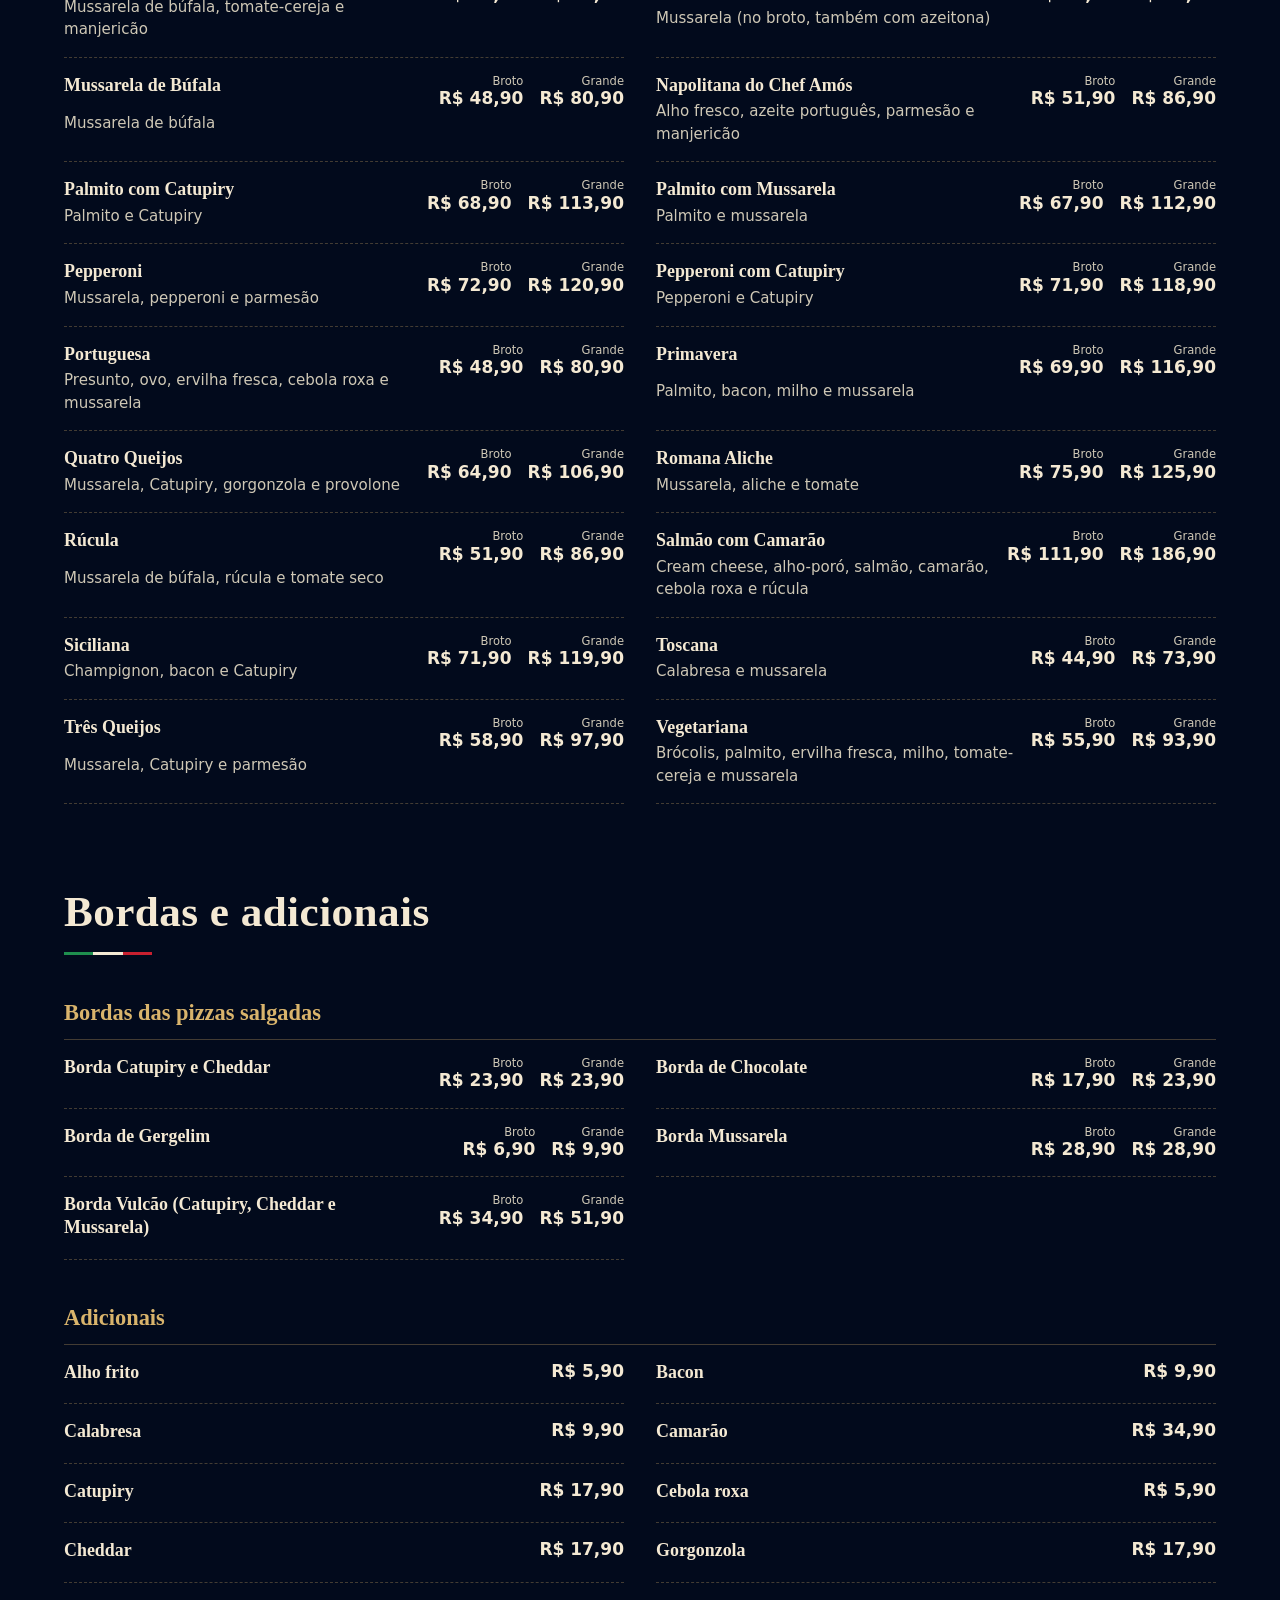
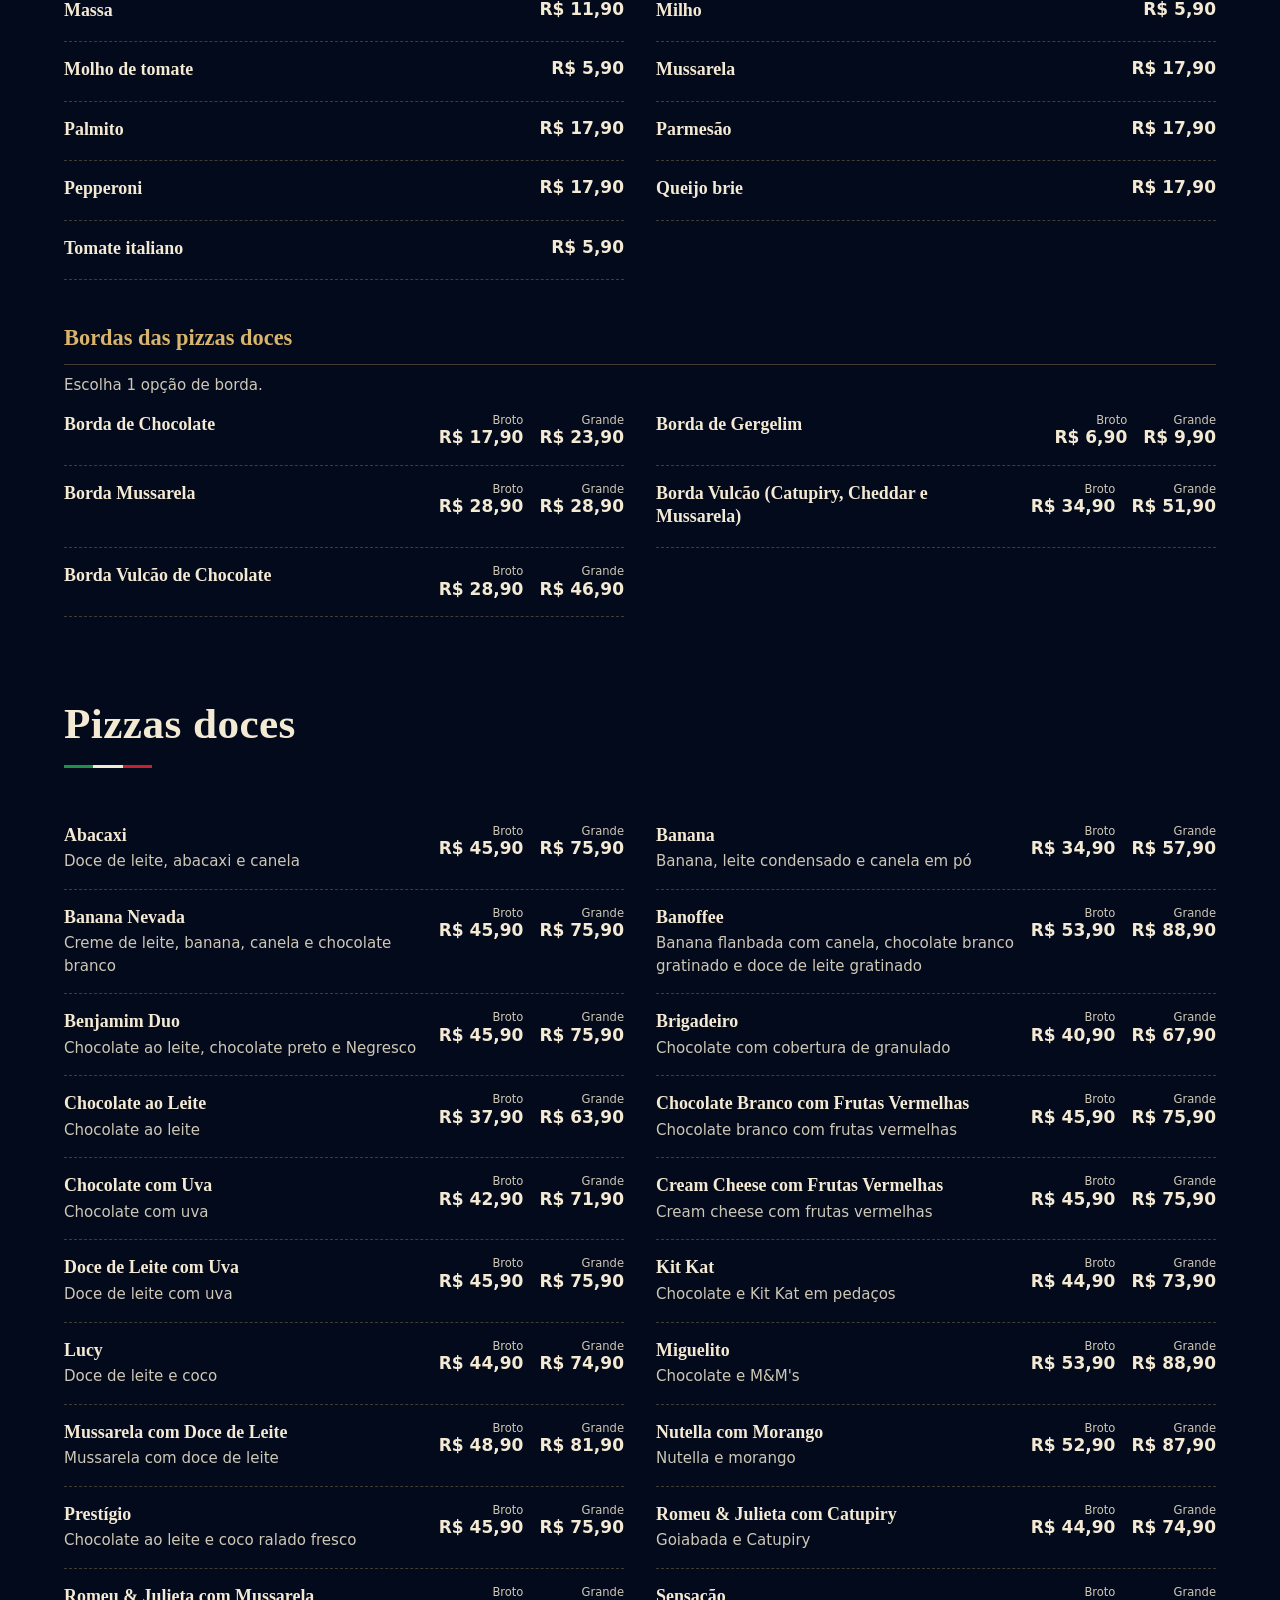
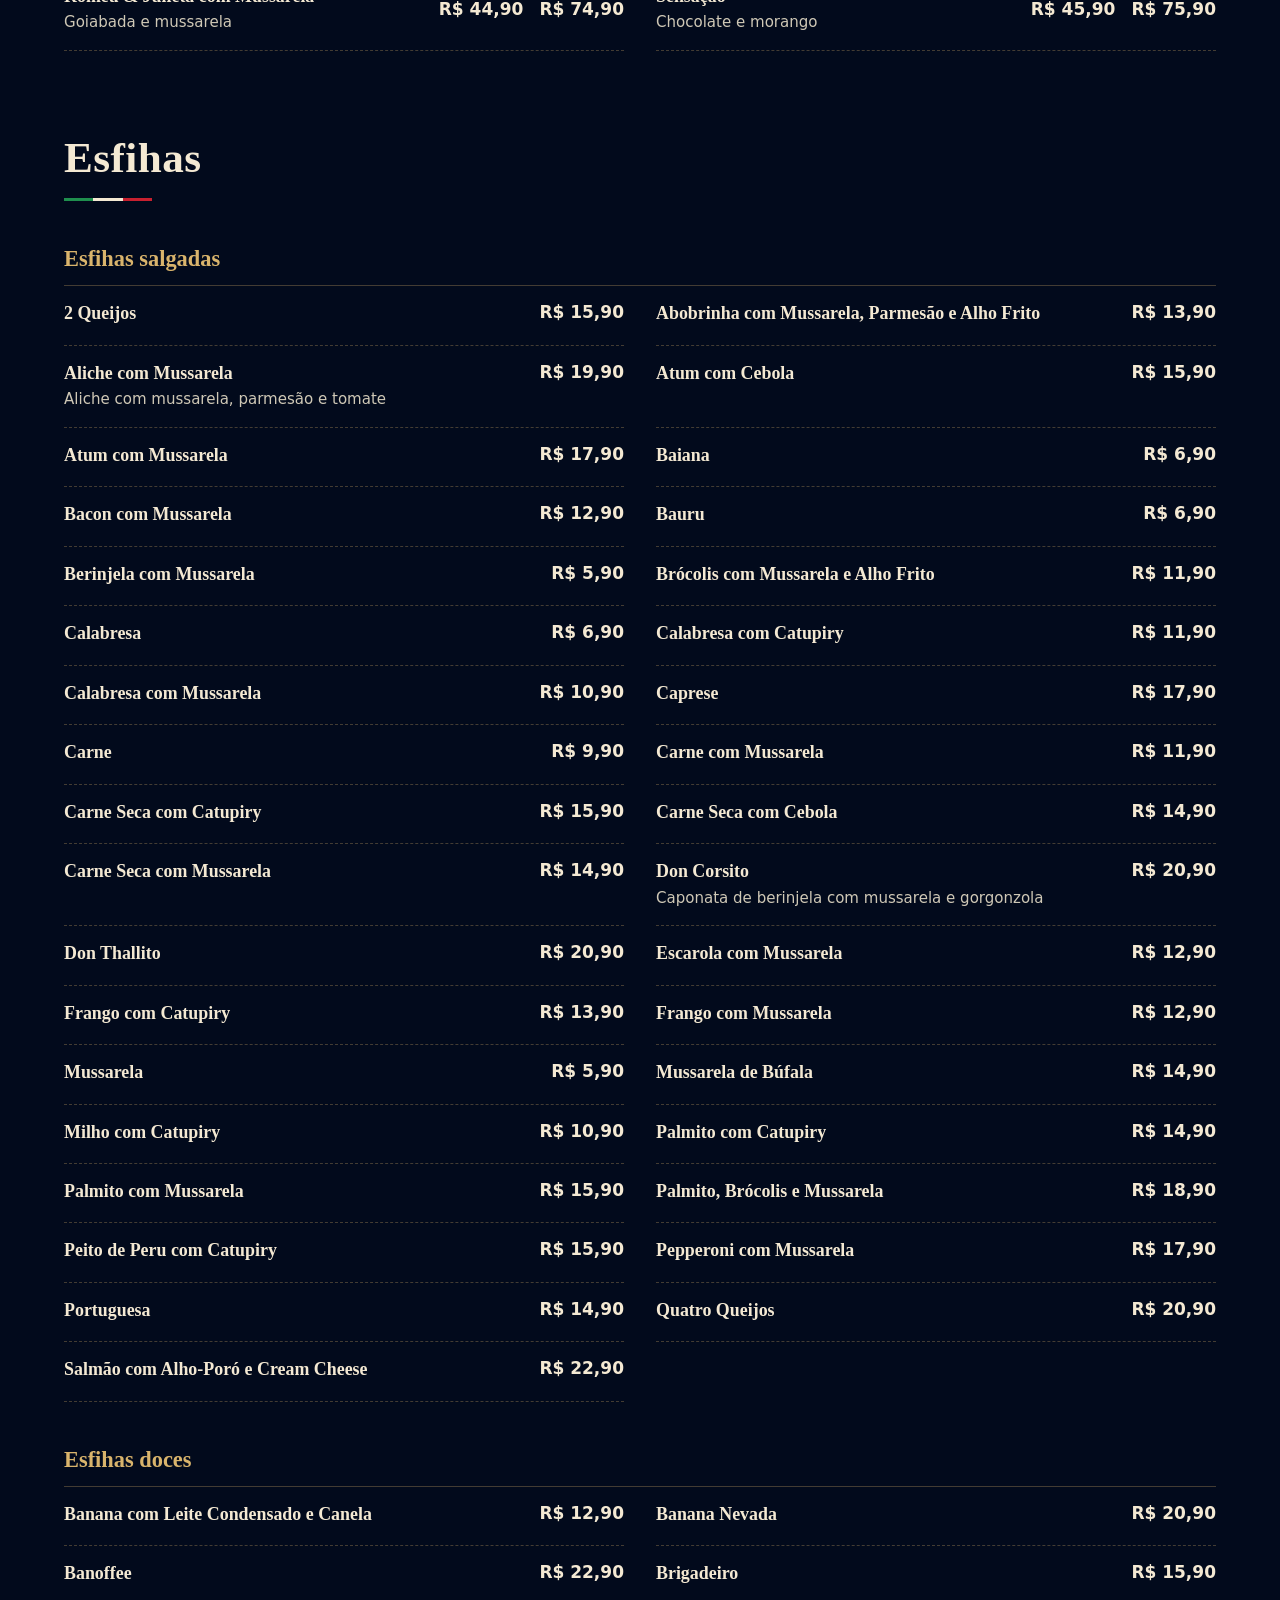
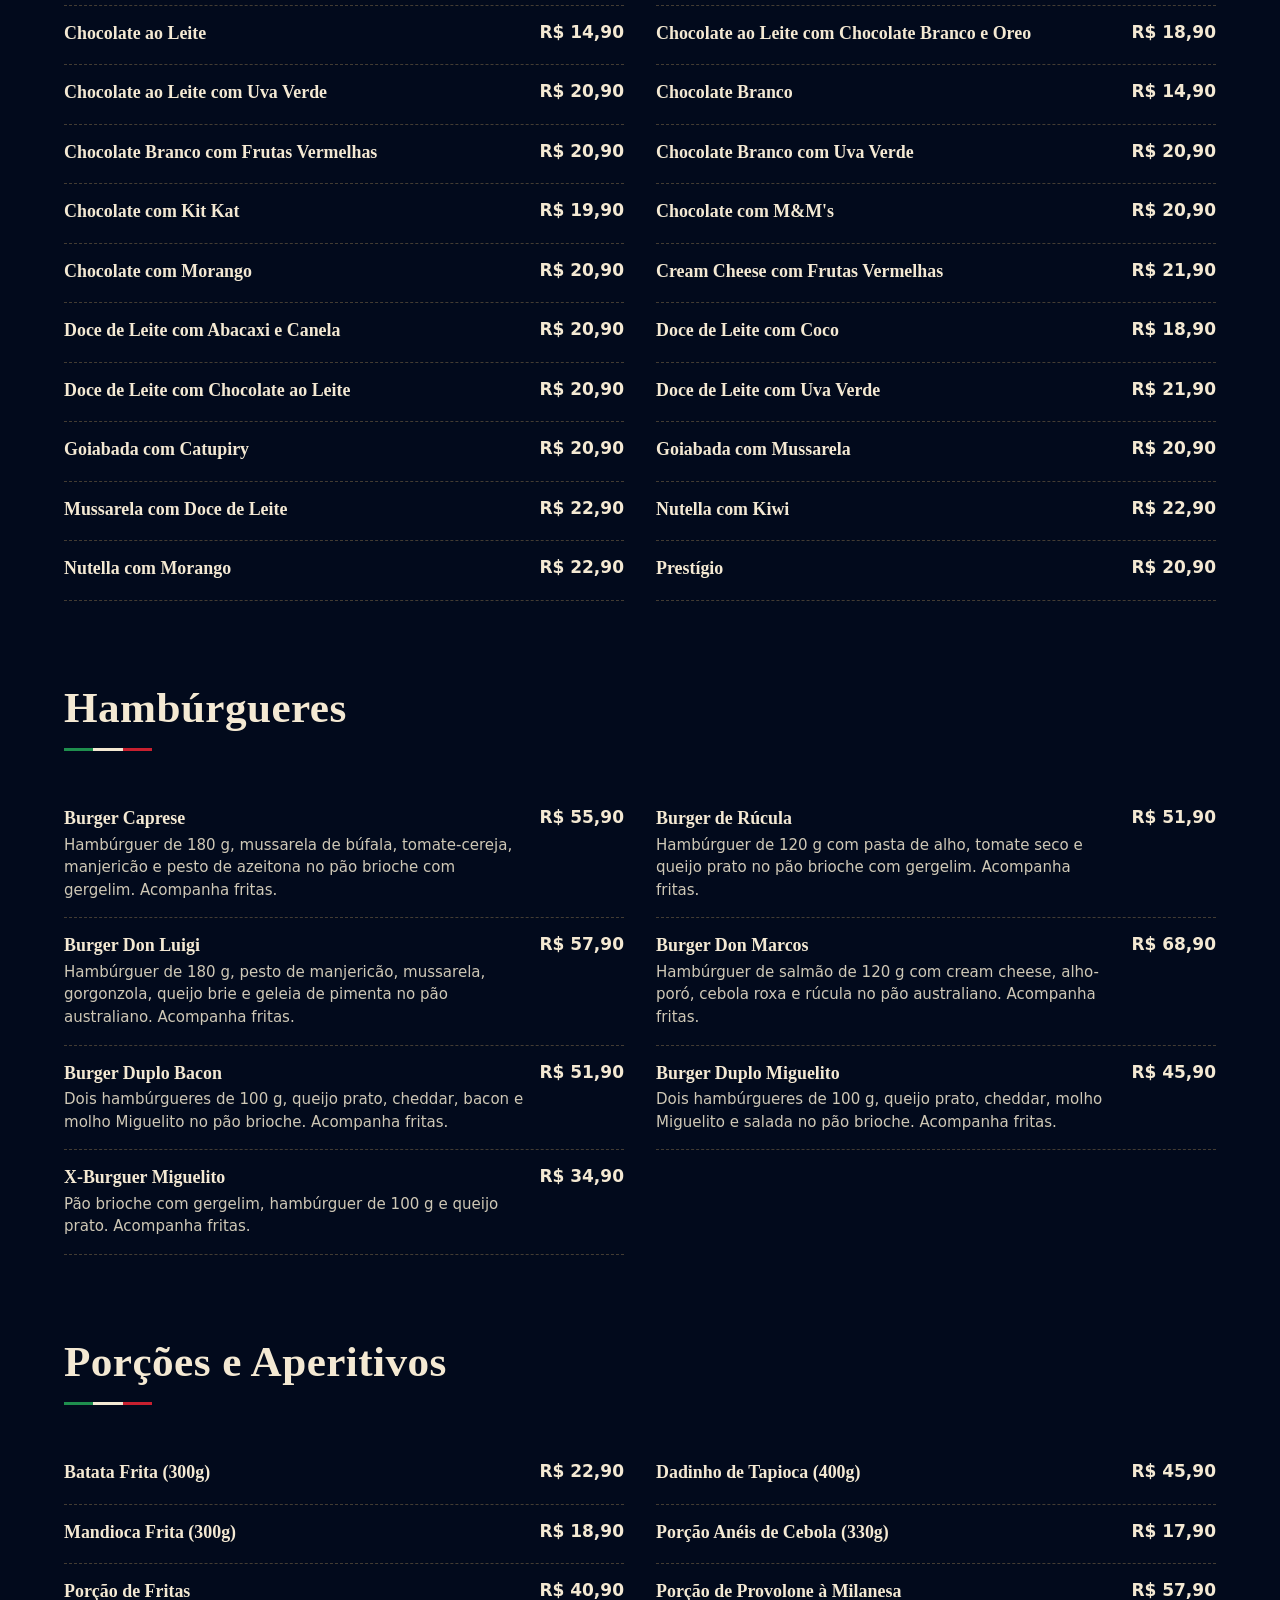
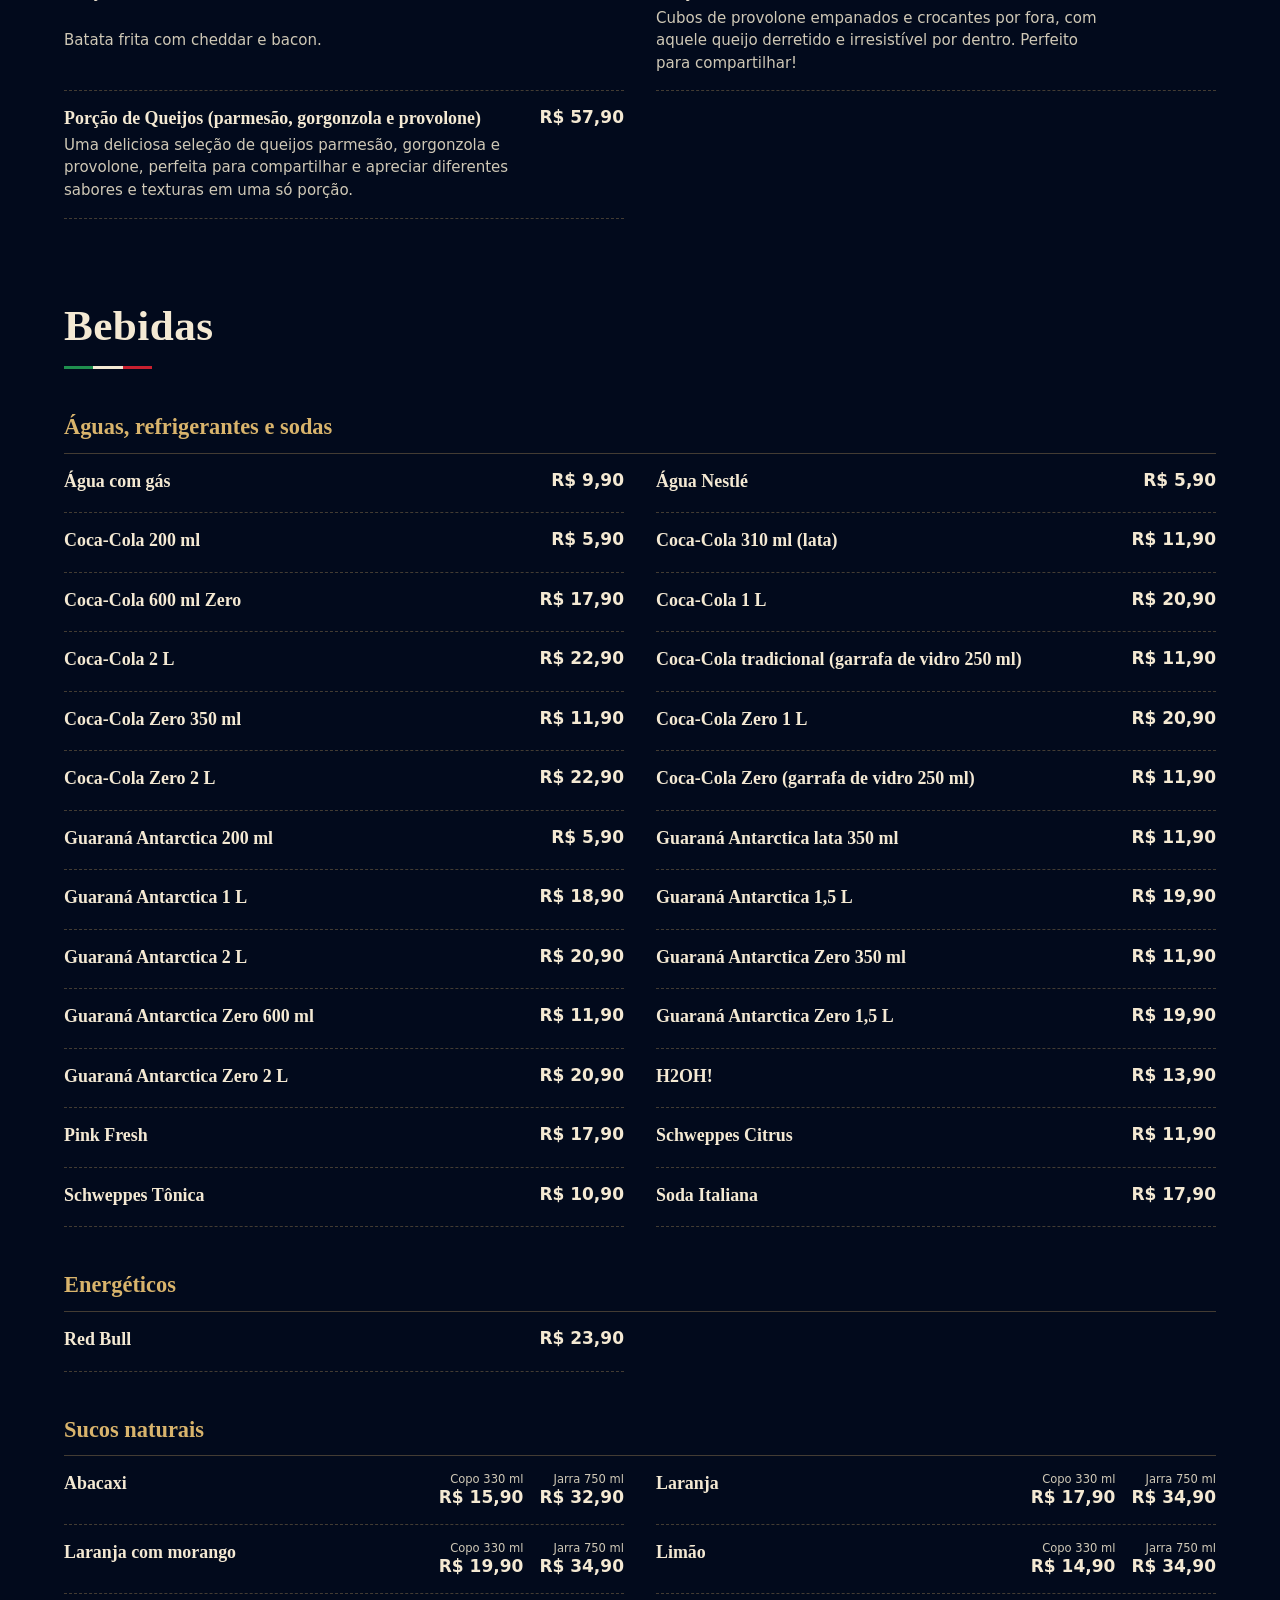
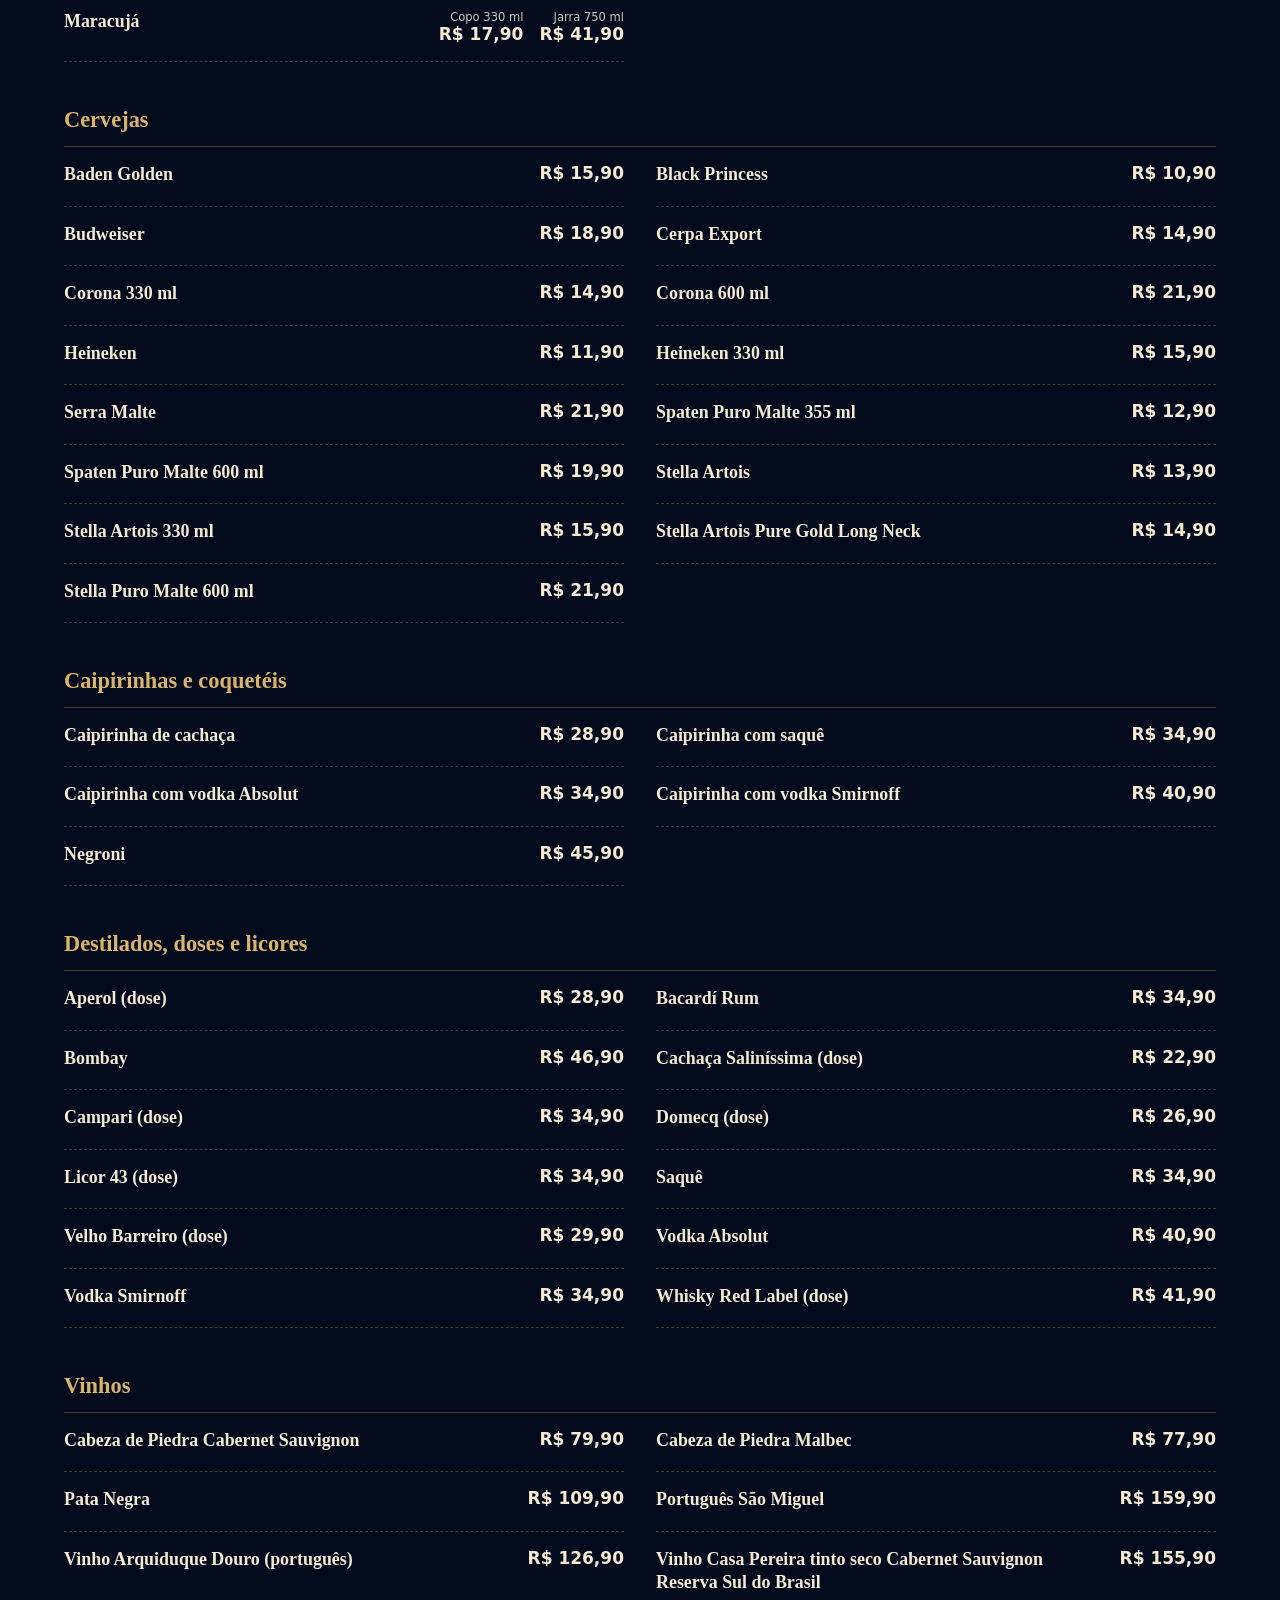
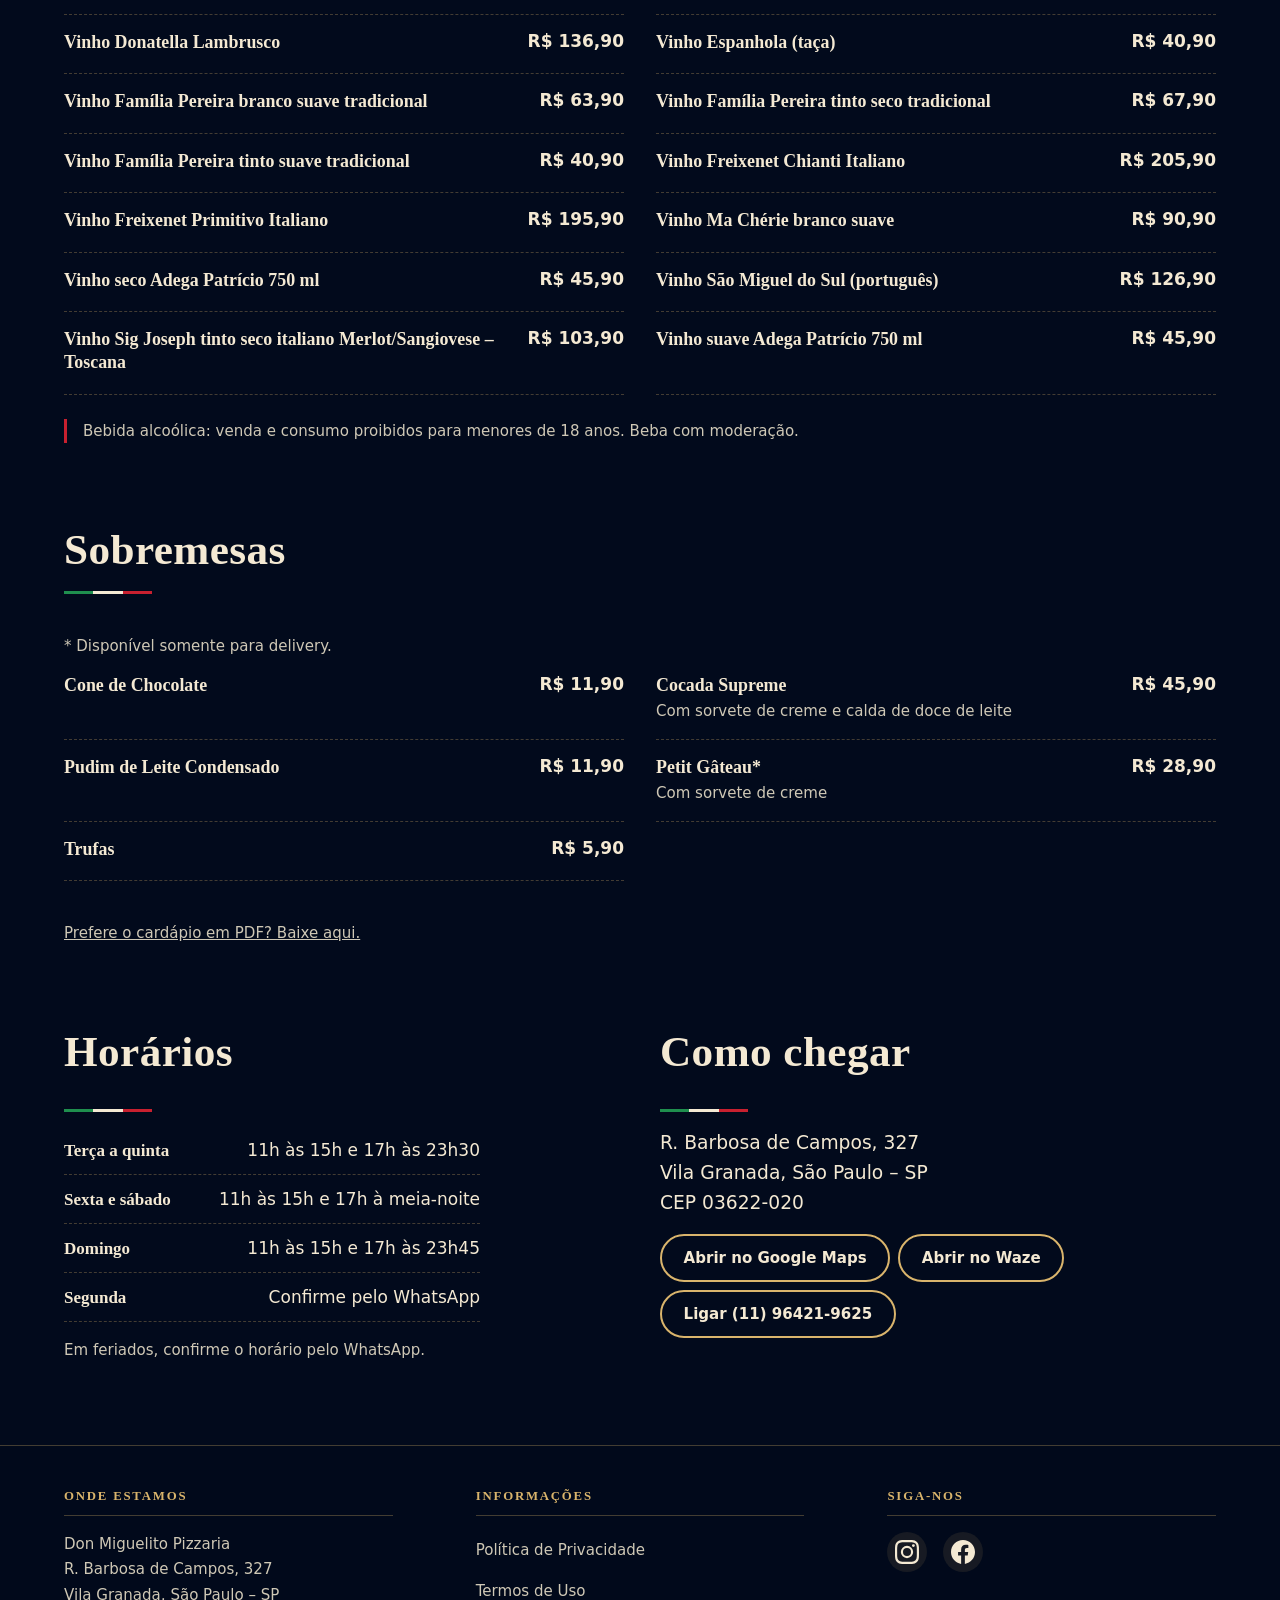
==== commit d69be279: "Add files via upload atualizações" ====
--- a/index.html
+++ b/index.html
@@ -129,12 +129,6 @@
   </noscript>
 </head>
 <body>
-  <!--
-    TELA DE CARREGAMENTO (real).
-    Não é fake: o script.js mede o carregamento efetivo de imagens do DOM,
-    do fundo (fundo.webp), das fontes e do evento window.load. A barra
-    reflete o progresso real. Só some quando tudo terminou.
-  -->
   <div id="loader" class="loader" role="status" aria-live="polite" aria-label="Carregando o cardápio">
     <div class="loader__in">
       <img class="loader__logo" src="miguelito.png" width="240" height="240" alt="" fetchpriority="high">
@@ -171,7 +165,6 @@
     <section class="hero" id="topo" aria-labelledby="t-hero">
       <div class="wrap hero__in">
         <div class="hero__txt">
-          <!-- TÍTULO CORRIGIDO CONFORME SOLICITADO -->
           <h1 id="t-hero">Pizzaria Napolitana com Massa de Longa Fermentação</h1>
           <span class="fio" aria-hidden="true"></span>
           <p class="hero__lead">Escolha no cardápio digital da Don Miguelito, com pizzas, esfihas, calzones, hambúrgueres e bebidas, e faça seu pedido pelo WhatsApp.</p>
@@ -241,8 +234,6 @@
 
   <footer class="footer">
     <div class="wrap footer__in">
-      
-      <!-- Coluna 1: Endereço -->
       <div class="footer__col">
         <h2 class="footer__tit">Onde estamos</h2>
         <address class="footer__endereco">
@@ -254,7 +245,6 @@
         <p class="footer__contato"><a href="https://wa.me/5511964219625" target="_blank" rel="noopener noreferrer" data-evento="whatsapp_footer">(11) 96421-9625</a></p>
       </div>
 
-      <!-- Coluna 2: Links Úteis -->
       <div class="footer__col">
         <h2 class="footer__tit">Informações</h2>
         <nav class="footer__links" aria-label="Informações legais">
@@ -267,7 +257,6 @@
         </nav>
       </div>
 
-      <!-- Coluna 3: Redes Sociais e Pagamento -->
       <div class="footer__col">
         <h2 class="footer__tit">Siga-nos</h2>
         <div class="footer__redes">
--- a/style.css
+++ b/style.css
@@ -1,13 +1,6 @@
 /* Don Miguelito Pizzaria — cardápio digital | Desenvolvido por REDESIGNER PPM | v1.0.0 */
 
 /* 0. Tela de carregamento (real) ----------------------------------------- */
-/*
- * O CSS crítico da tela de carregamento está inline no index.html
- * (para pintar antes do CSS externo). Aqui ficam os refinamentos:
- * entrada escalonada (logo → slogan → barra), pulse da logo compatível
- * com o fade-in (via translate/scale separados), fade-out e reduced-motion.
- */
-
 .loader {
   position: fixed; inset: 0; z-index: 9000;
   display: grid; place-items: center;
@@ -24,7 +17,6 @@
   padding: var(--space-4); text-align: center; max-width: 22rem;
 }
 
-/* Animações da tela de carregamento */
 @keyframes loader-in {
   from { opacity: 0; translate: 0 8px; }
   to   { opacity: 1; translate: 0 0;   }
@@ -103,7 +95,7 @@
 
   --radius: .75rem;
   --wrap: 72rem;
-  --header-h: 4rem; /* Altura compacta do header no mobile */
+  --header-h: 4rem;
   --chips-h: 3.5rem;
   --banner-h: 0px;
 }
@@ -197,32 +189,18 @@
   position: sticky; top: 0; z-index: 60;
   background: var(--panel); border-bottom: 1px solid var(--line);
   padding-top: env(safe-area-inset-top, 0px);
-  overflow: visible; /* Permite que a logo "vaze" para baixo sem empurrar o header */
+  overflow: visible;
 }
 @supports (backdrop-filter: blur(6px)) {
   .header { backdrop-filter: blur(8px); }
 }
-.header__in { 
-  display: flex; 
-  align-items: center; 
-  gap: var(--space-3); 
-  min-height: var(--header-h); 
-}
-
-/* LOGO AJUSTADA: Fica grande, mas "vaza" sem aumentar o header */
-.brand { 
-  display: flex; 
-  align-items: center; 
-  margin-right: auto; 
-  height: 100%;
-  position: relative;
-  z-index: 65;
-}
-.brand img { 
-  height: calc(var(--header-h) + 1.5rem); /* A imagem é maior que o header */
-  width: auto; 
-  max-width: none;
-  margin-block: -0.75rem; /* Puxa a imagem para cima e para baixo para não esticar o header */
+.header__in { display: flex; align-items: center; gap: var(--space-3); min-height: var(--header-h); }
+
+.brand { display: flex; align-items: center; margin-right: auto; height: 100%; position: relative; z-index: 65; }
+.brand img {
+  height: calc(var(--header-h) + 1.5rem);
+  width: auto; max-width: none;
+  margin-block: -0.75rem;
   filter: drop-shadow(0 4px 6px rgba(0,0,0,0.3));
 }
 
@@ -281,44 +259,56 @@
 
 /* 6.5. Animação lateral de entrada do hero -------------------------------- */
 /*
- * Comportamento:
- *   • Estado inicial (JS ativo, sem reduced-motion):
- *     .hero__txt e .hero__media começam escondidos (opacity: 0) e
- *     deslocados lateralmente. Isso é feito via html:not(.hero-visivel),
- *     evitando FOUC e respeitando prefers-reduced-motion.
- *   • Estado final (.hero-visivel aplicado por script.js):
- *     os elementos voltam à posição natural com transição suave.
- *   • <noscript> no index.html revela o hero se o JS estiver desligado.
+ * Estado inicial (JS ativo, sem reduced-motion):
+ *   .hero__txt começa deslocado à esquerda, .hero__media à direita.
+ * Quando <html> recebe .hero-visivel (via script.js), ambos deslizam
+ * para o centro com transição suave. O hero é revelado IMEDIATAMENTE
+ * após o loader (em paralelo aos popups LGPD/promo).
+ *
+ * Otimização (refresh / mobile):
+ *   • Mobile: distância menor (±40px) e duração .4s (snappy).
+ *   • Desktop: distância ±64px e duração .65s (elegante, menos flutuante).
  */
-
 @media (prefers-reduced-motion: no-preference) {
-  /* Estado inicial escondido */
   html:not(.hero-visivel) .hero__txt {
     opacity: 0;
-    transform: translateX(-64px);
+    transform: translateX(-40px);
   }
   html:not(.hero-visivel) .hero__media {
     opacity: 0;
-    transform: translateX(64px);
-  }
-
-  /* Transição (só dispara quando opacity/transform mudam) */
+    transform: translateX(40px);
+  }
+
   .hero__txt,
   .hero__media {
     transition:
-      opacity   .9s cubic-bezier(.22, 1, .36, 1),
-      transform .9s cubic-bezier(.22, 1, .36, 1);
-  }
-
-  /* Pequeno atraso no lado da imagem → efeito escalonado (texto entra primeiro) */
+      opacity   .4s cubic-bezier(.22, 1, .36, 1),
+      transform .4s cubic-bezier(.22, 1, .36, 1);
+  }
+
   html.hero-visivel .hero__media {
-    transition-delay: .12s;
-  }
-
-  /* Evita rolagem horizontal causada pelo translateX inicial */
+    transition-delay: .06s;
+  }
+
+  @media (min-width: 56rem) {
+    html:not(.hero-visivel) .hero__txt {
+      transform: translateX(-64px);
+    }
+    html:not(.hero-visivel) .hero__media {
+      transform: translateX(64px);
+    }
+    .hero__txt,
+    .hero__media {
+      transition-duration: .65s;
+    }
+    html.hero-visivel .hero__media {
+      transition-delay: .1s;
+    }
+  }
+
   html:not(.hero-visivel) .hero {
-    overflow-x: hidden;  /* fallback para navegadores antigos */
-    overflow-x: clip;    /* modernos: sem criar scroll container */
+    overflow-x: hidden;
+    overflow-x: clip;
   }
 }
 
@@ -362,11 +352,7 @@
 .grupo__nota { margin-top: var(--space-2); font-size: var(--text-sm); color: var(--cream-dim); }
 .aviso-alcool { margin-top: var(--space-4); font-size: var(--text-sm); color: var(--cream-dim); border-left: 3px solid var(--red); padding-left: var(--space-3); }
 
-.itens {
-  display: grid;
-  grid-template-columns: 1fr;
-  gap: 0 2rem;
-}
+.itens { display: grid; grid-template-columns: 1fr; gap: 0 2rem; }
 
 .item {
   display: grid; grid-template-columns: minmax(0, 1fr) auto; gap: .2rem var(--space-3); align-items: baseline;
@@ -378,6 +364,24 @@
 .preco { display: grid; justify-items: end; text-align: right; line-height: 1.25; }
 .preco small { font-size: .72rem; color: var(--cream-dim); }
 .preco b { font-variant-numeric: tabular-nums; font-weight: 700; color: var(--cream); white-space: nowrap; }
+
+.tag-novidade {
+  display: inline-block;
+  margin-left: .55rem;
+  padding: .18rem .6rem;
+  background: var(--red);
+  color: var(--cream);
+  font-family: var(--font-sans);
+  font-size: .65rem;
+  font-weight: 700;
+  letter-spacing: .12em;
+  text-transform: uppercase;
+  border-radius: 999px;
+  line-height: 1.2;
+  vertical-align: middle;
+  white-space: nowrap;
+}
+
 .vazio { padding-block: var(--space-5); text-align: center; color: var(--cream-dim); }
 
 /* 8. Horários e como chegar ---------------------------------------------- */
@@ -397,11 +401,7 @@
   background: var(--panel);
   padding-block: var(--space-5) calc(var(--space-5) + 4.5rem + env(safe-area-inset-bottom, 0px));
 }
-.footer__in { 
-  display: grid; 
-  grid-template-columns: 1fr; 
-  gap: var(--space-5); 
-}
+.footer__in { display: grid; grid-template-columns: 1fr; gap: var(--space-5); }
 .footer__col { display: grid; gap: var(--space-3); align-content: start; }
 
 .footer__tit {
@@ -413,12 +413,7 @@
   border-bottom: 1px solid var(--line);
 }
 
-.footer__endereco {
-  font-style: normal;
-  font-size: var(--text-sm);
-  color: var(--cream-dim);
-  line-height: 1.7;
-}
+.footer__endereco { font-style: normal; font-size: var(--text-sm); color: var(--cream-dim); line-height: 1.7; }
 .footer__contato { font-size: var(--text-sm); }
 .footer__contato a {
   color: var(--cream); font-weight: 600; text-decoration: none;
@@ -427,41 +422,22 @@
 }
 .footer__contato a:hover { color: var(--gold); border-color: var(--cream); }
 
-.footer__redes {
-  display: flex;
-  gap: var(--space-3);
-}
+.footer__redes { display: flex; gap: var(--space-3); }
 .footer__redes a {
-  display: inline-flex;
-  align-items: center;
-  justify-content: center;
-  width: 2.5rem;
-  height: 2.5rem;
-  border-radius: 50%;
-  background: rgba(217, 180, 108, 0.1);
-  color: var(--cream);
+  display: inline-flex; align-items: center; justify-content: center;
+  width: 2.5rem; height: 2.5rem; border-radius: 50%;
+  background: rgba(217, 180, 108, 0.1); color: var(--cream);
   transition: background-color 0.2s, color 0.2s;
 }
-.footer__redes a:hover {
-  background: var(--gold);
-  color: var(--navy-950);
-}
-
-.footer__pagamentos {
-  display: flex;
-  flex-direction: column;
-  gap: .5rem;
-  font-size: var(--text-sm);
-  color: var(--cream-dim);
-}
+.footer__redes a:hover { background: var(--gold); color: var(--navy-950); }
+
+.footer__pagamentos { display: flex; flex-direction: column; gap: .5rem; font-size: var(--text-sm); color: var(--cream-dim); }
 
 .footer__links { display: flex; flex-direction: column; gap: .25rem; }
 .footer__links a,
 .footer__links button {
-  padding: .4rem 0;
-  background: none; border: 0;
-  text-decoration: none;
-  color: var(--cream-dim);
+  padding: .4rem 0; background: none; border: 0;
+  text-decoration: none; color: var(--cream-dim);
   font-size: var(--text-sm); text-align: left;
   transition: color .2s;
 }
@@ -470,12 +446,9 @@
 
 .footer__credito {
   grid-column: 1 / -1;
-  margin-top: var(--space-4);
-  padding-top: var(--space-4);
+  margin-top: var(--space-4); padding-top: var(--space-4);
   border-top: 1px solid var(--line);
-  font-size: var(--text-sm);
-  color: var(--cream-dim);
-  line-height: 1.6;
+  font-size: var(--text-sm); color: var(--cream-dim); line-height: 1.6;
 }
 .footer__credito a { color: var(--cream); text-underline-offset: 3px; }
 
@@ -523,58 +496,33 @@
 .banner__acoes { display: grid; gap: var(--space-2); }
 
 /* 10.5. Popup promocional (10% off) --------------------------------------- */
-
-/* Selo no topo do popup de desconto. */
 dialog .promo-selo {
   display: inline-block;
   margin-bottom: var(--space-2);
   padding: .25rem .75rem;
-  background: var(--gold);
-  color: var(--navy-950);
-  font-family: var(--font-serif);
-  font-weight: 700;
-  font-size: .8rem;
-  letter-spacing: .1em;
-  text-transform: uppercase;
-  border-radius: 999px;
-}
-
-/* Bloco que destaca o código do cupom. */
+  background: var(--gold); color: var(--navy-950);
+  font-family: var(--font-serif); font-weight: 700; font-size: .8rem;
+  letter-spacing: .1em; text-transform: uppercase; border-radius: 999px;
+}
 dialog .promo-codigo {
   margin-top: var(--space-4);
   padding: var(--space-3) var(--space-2);
   background: rgba(217, 180, 108, .08);
-  border: 2px dashed var(--gold);
-  border-radius: var(--radius);
+  border: 2px dashed var(--gold); border-radius: var(--radius);
   text-align: center;
 }
-
 dialog .promo-codigo code {
   display: inline-block;
   font-family: ui-monospace, SFMono-Regular, Menlo, Consolas, "Liberation Mono", monospace;
-  font-size: 1.35em;
-  font-weight: 700;
-  letter-spacing: .14em;
+  font-size: 1.35em; font-weight: 700; letter-spacing: .14em;
   color: var(--gold);
-  /* Permite copiar o cupom com um único clique/toque. */
-  user-select: all;
-  -webkit-user-select: all;
-}
-
-/* Nota de rodapé com o asterisco de condições. */
+  user-select: all; -webkit-user-select: all;
+}
 dialog .promo-nota {
-  margin-top: var(--space-3);
-  font-size: var(--text-sm);
-  color: var(--cream-dim);
-  font-style: italic;
-  line-height: 1.5;
-}
-
-dialog .promo-nota span[aria-hidden="true"] {
-  color: var(--gold);
-  font-weight: 700;
-  margin-right: .15em;
-}
+  margin-top: var(--space-3); font-size: var(--text-sm);
+  color: var(--cream-dim); font-style: italic; line-height: 1.5;
+}
+dialog .promo-nota span[aria-hidden="true"] { color: var(--gold); font-weight: 700; margin-right: .15em; }
 
 /* 11. Páginas legais ------------------------------------------------------ */
 .legal { width: min(100% - 2rem, 46rem); margin-block: var(--space-5) var(--space-6); margin-inline: auto; padding: var(--space-4); background: var(--panel); border: 1px solid var(--line); border-radius: var(--radius); }
@@ -597,10 +545,10 @@
 }
 
 @media (min-width: 56rem) {
-  :root { --header-h: 4.5rem; } /* Altura compacta no desktop */
-  .brand img { 
-    height: calc(var(--header-h) + 2rem); /* Logo maior */
-    margin-block: -1rem; /* Compensa o tamanho extra */
+  :root { --header-h: 4.5rem; }
+  .brand img {
+    height: calc(var(--header-h) + 2rem);
+    margin-block: -1rem;
   }
   .nav-toggle { display: none; }
   .nav {
@@ -615,17 +563,8 @@
   .item { padding-block: 1rem; }
   .banner__in { grid-template-columns: 1fr auto; align-items: center; }
   .legal { padding: var(--space-5); }
-  
-  /* Layout de 2 colunas para os itens do cardápio */
-  .itens {
-    grid-template-columns: 1fr 1fr;
-  }
-  
-  /* Rodapé com 3 colunas em desktop */
-  .footer__in { 
-    grid-template-columns: 1fr 1fr 1fr; 
-    column-gap: var(--space-6); 
-  }
+  .itens { grid-template-columns: 1fr 1fr; }
+  .footer__in { grid-template-columns: 1fr 1fr 1fr; column-gap: var(--space-6); }
 }
 
 @media (min-width: 90rem) {
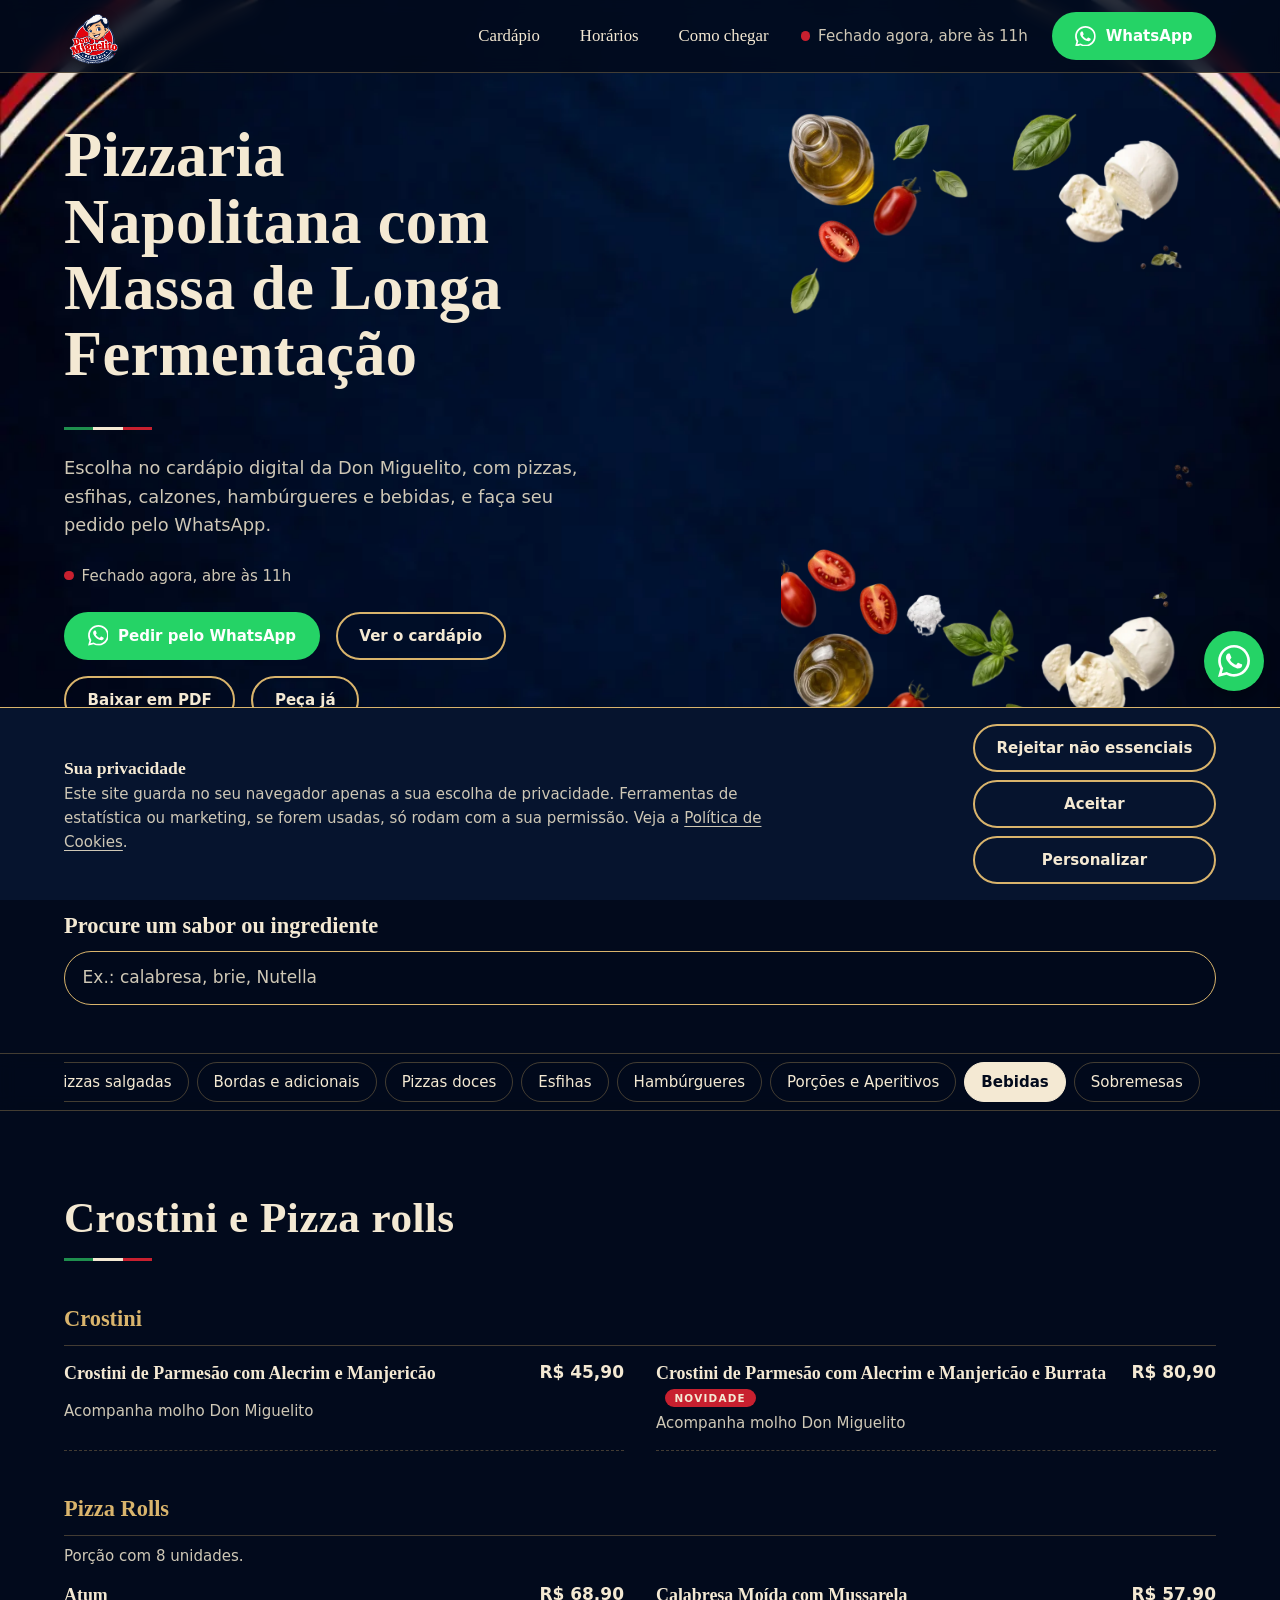
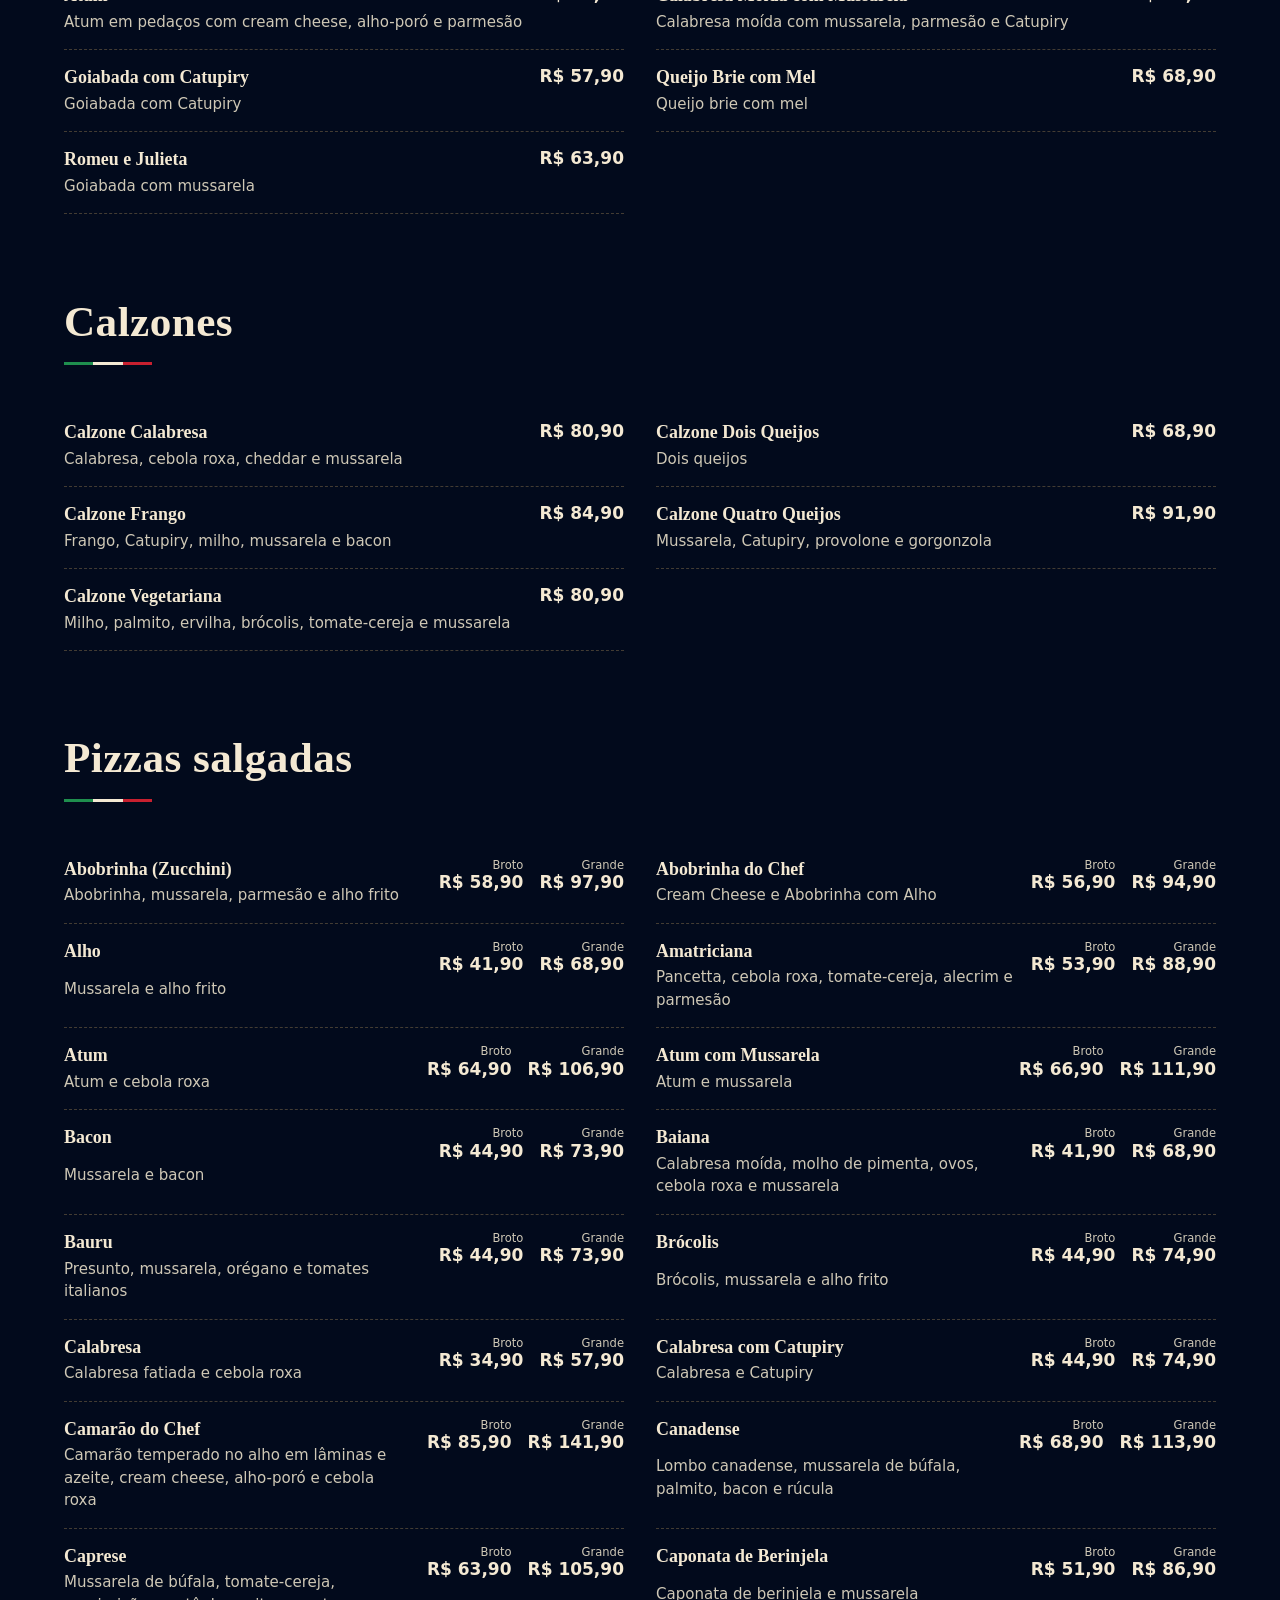
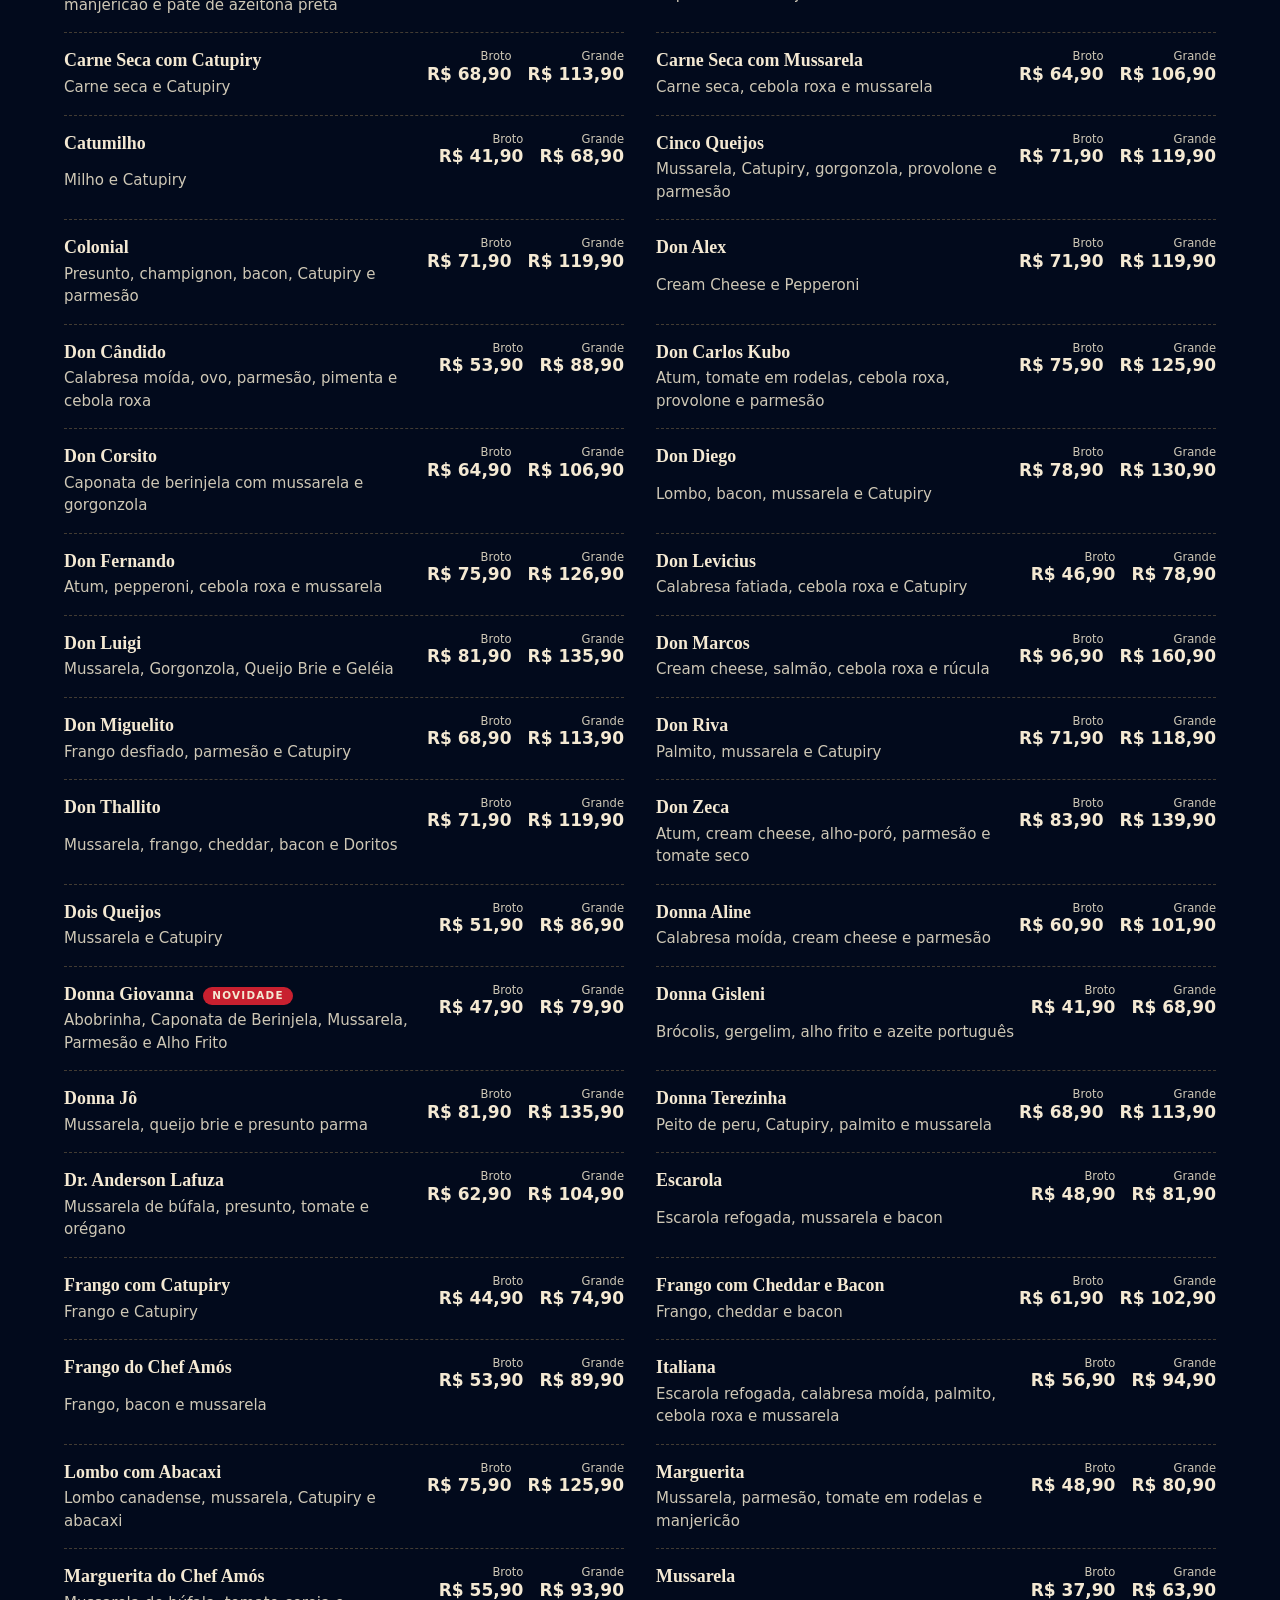
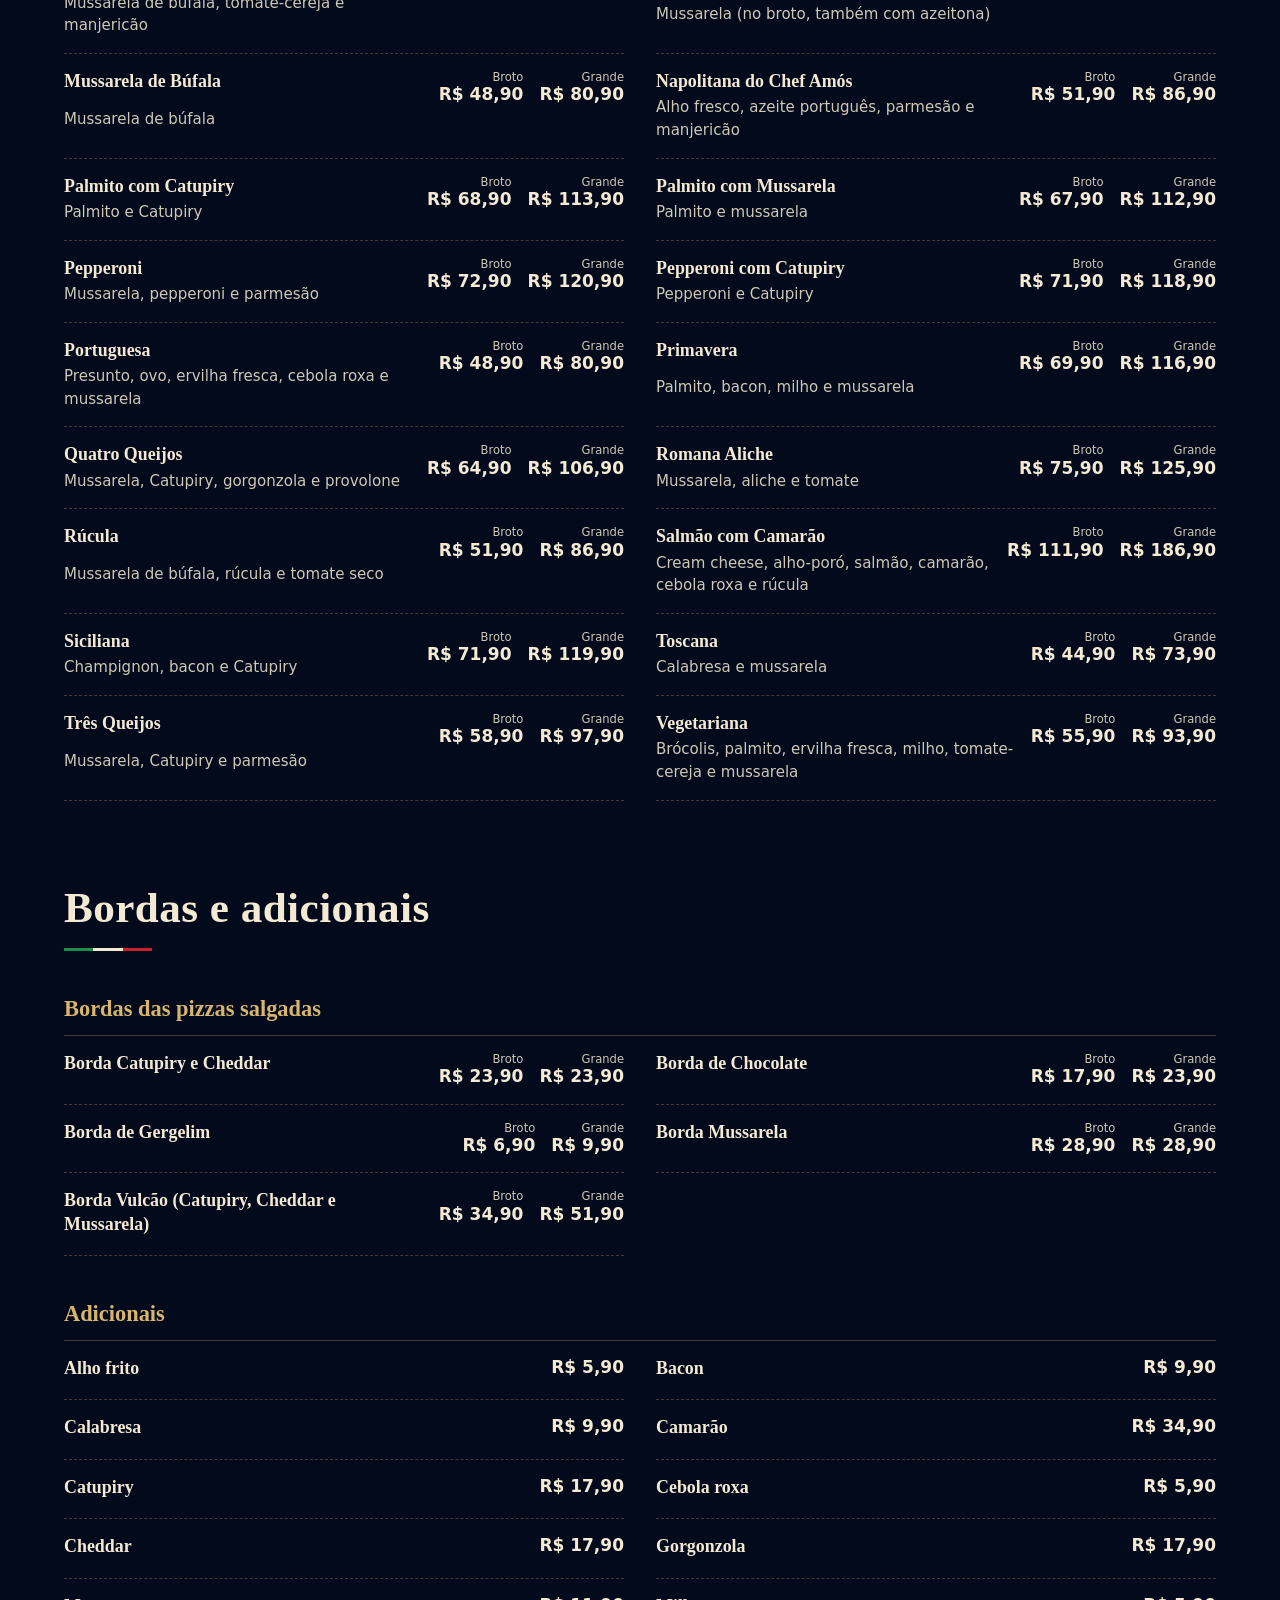
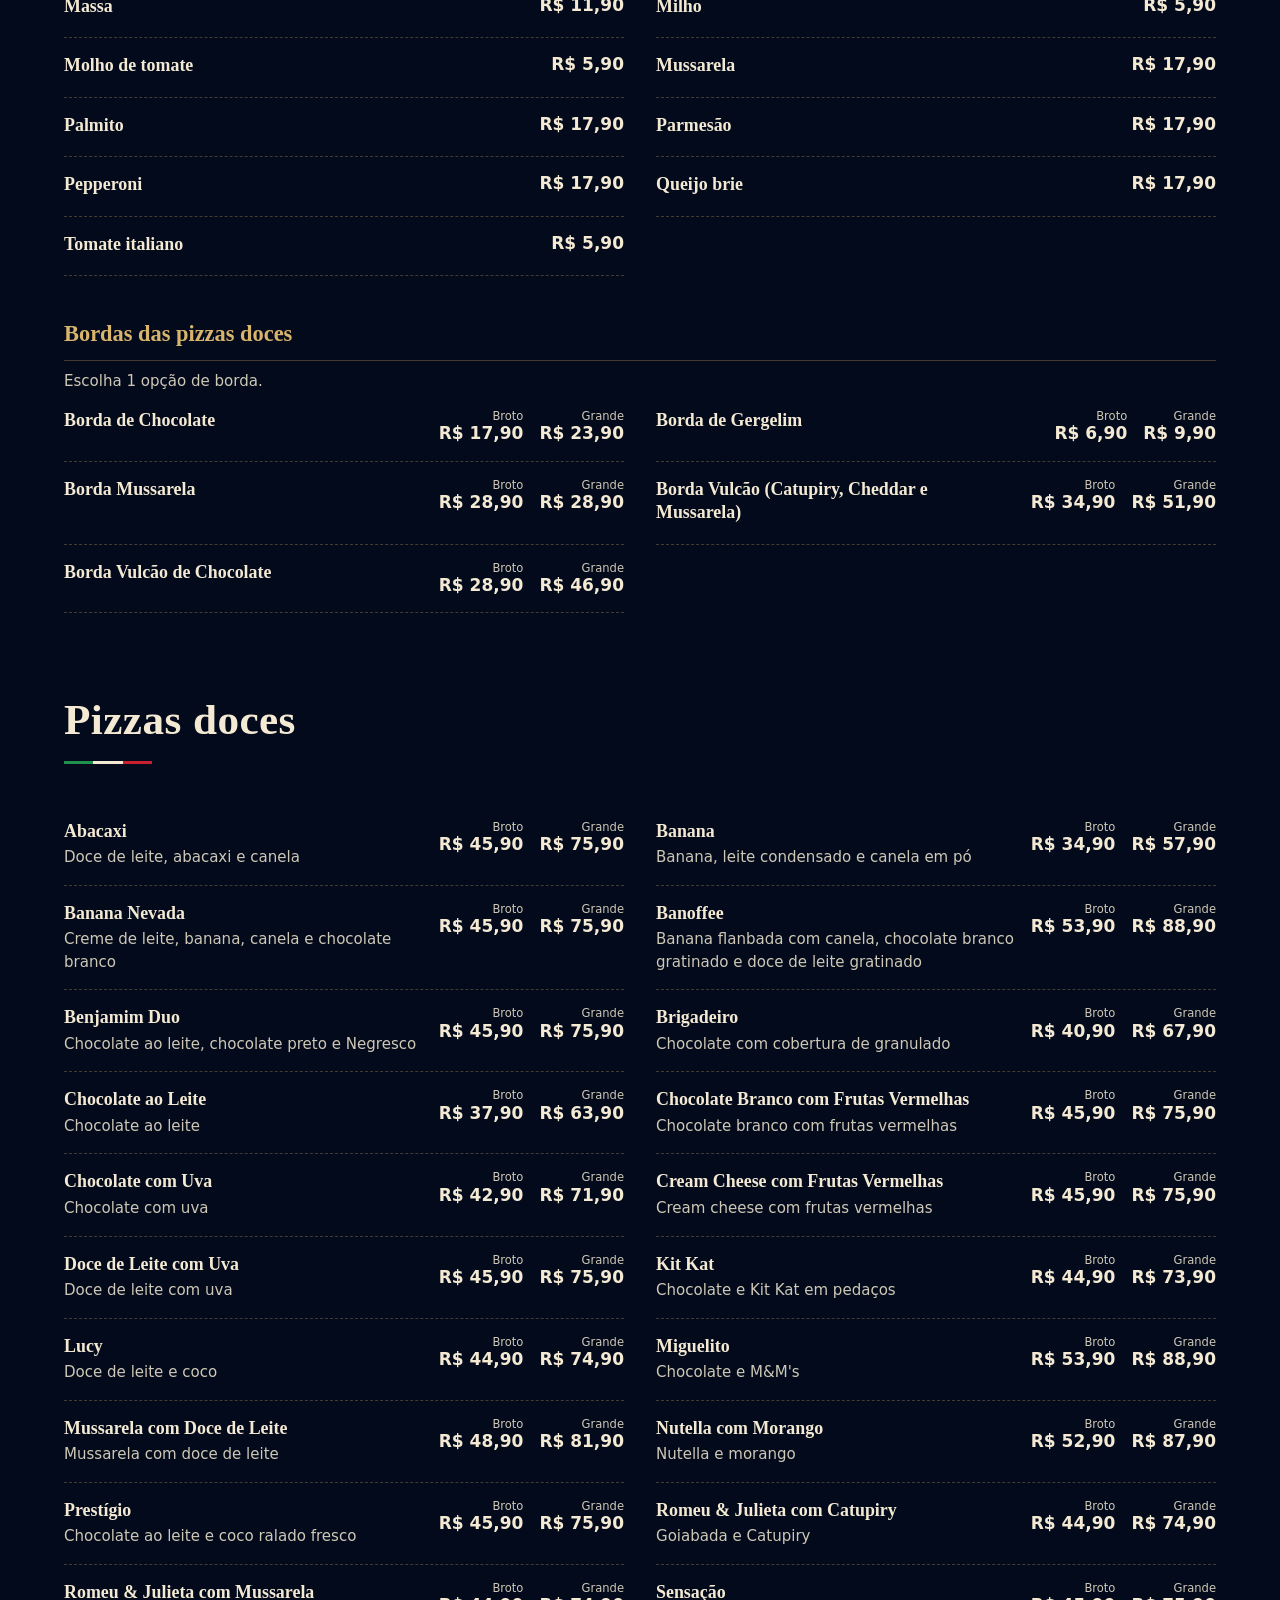
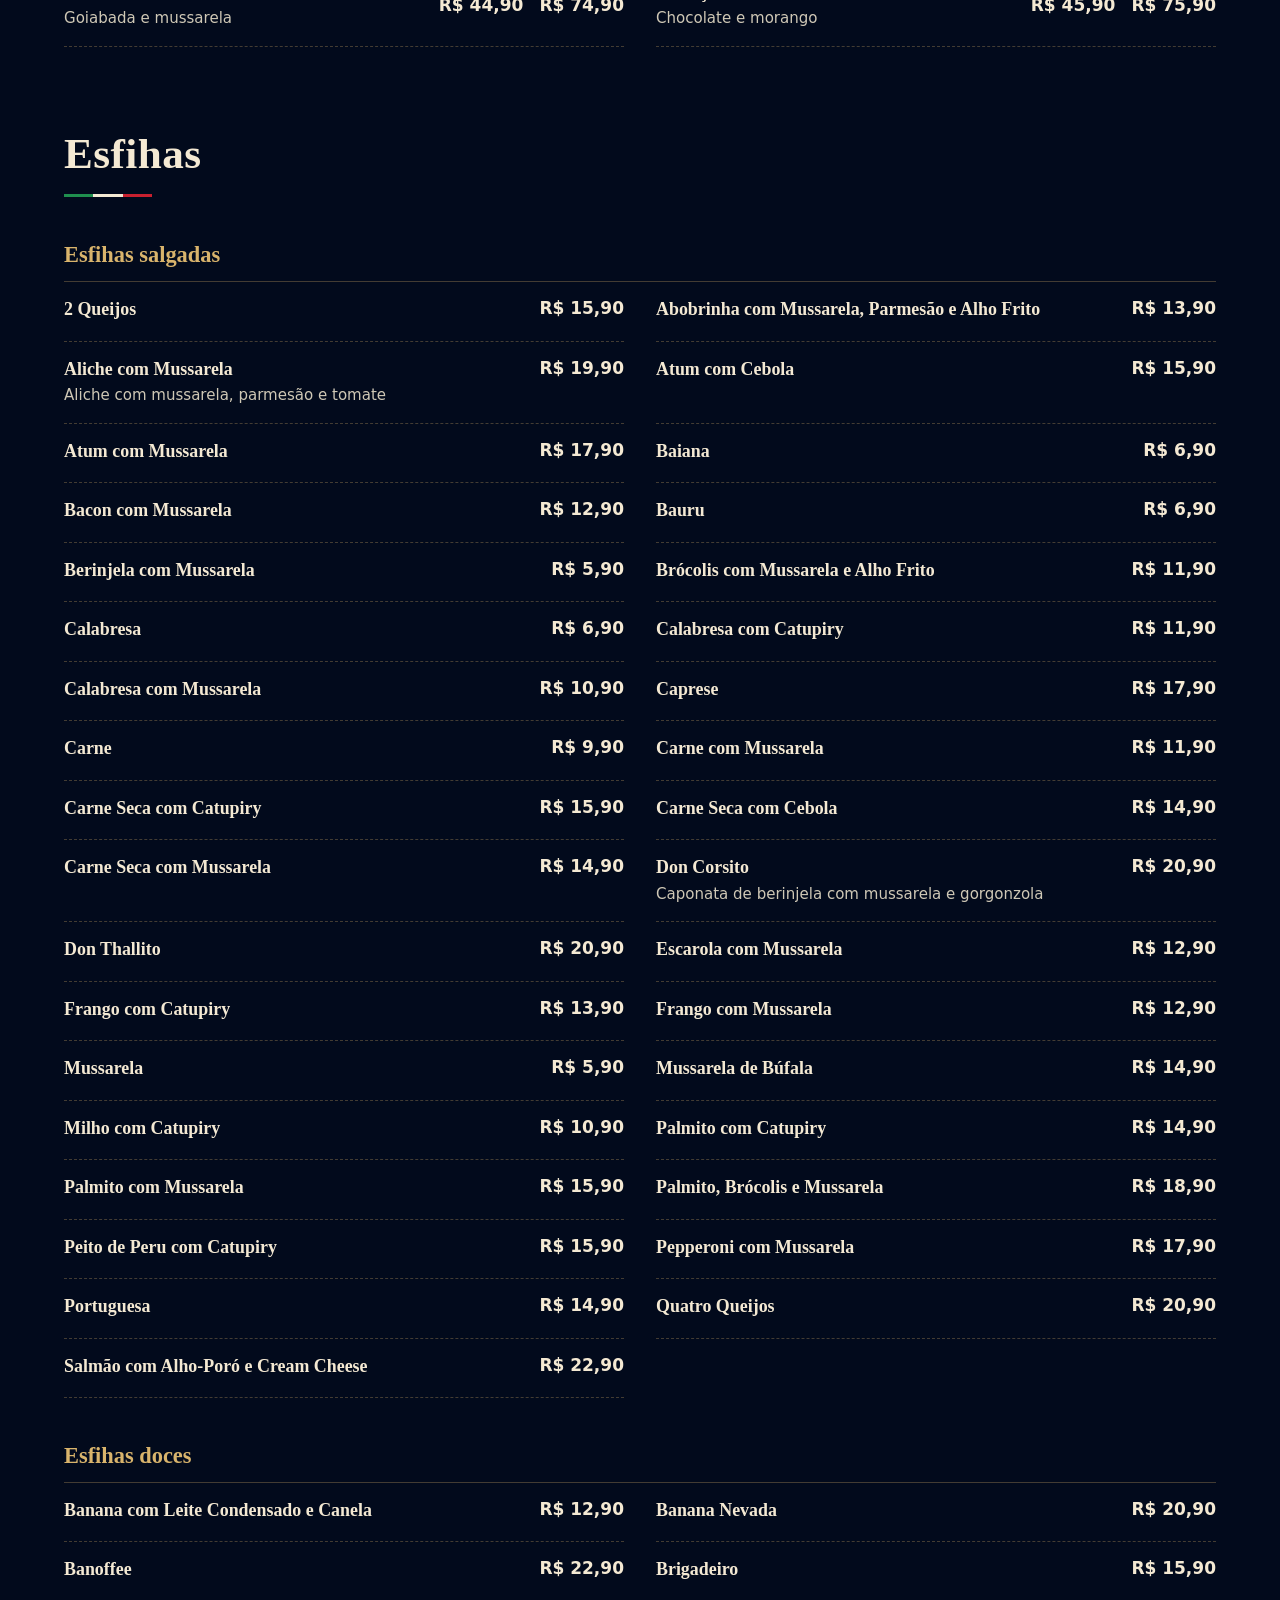
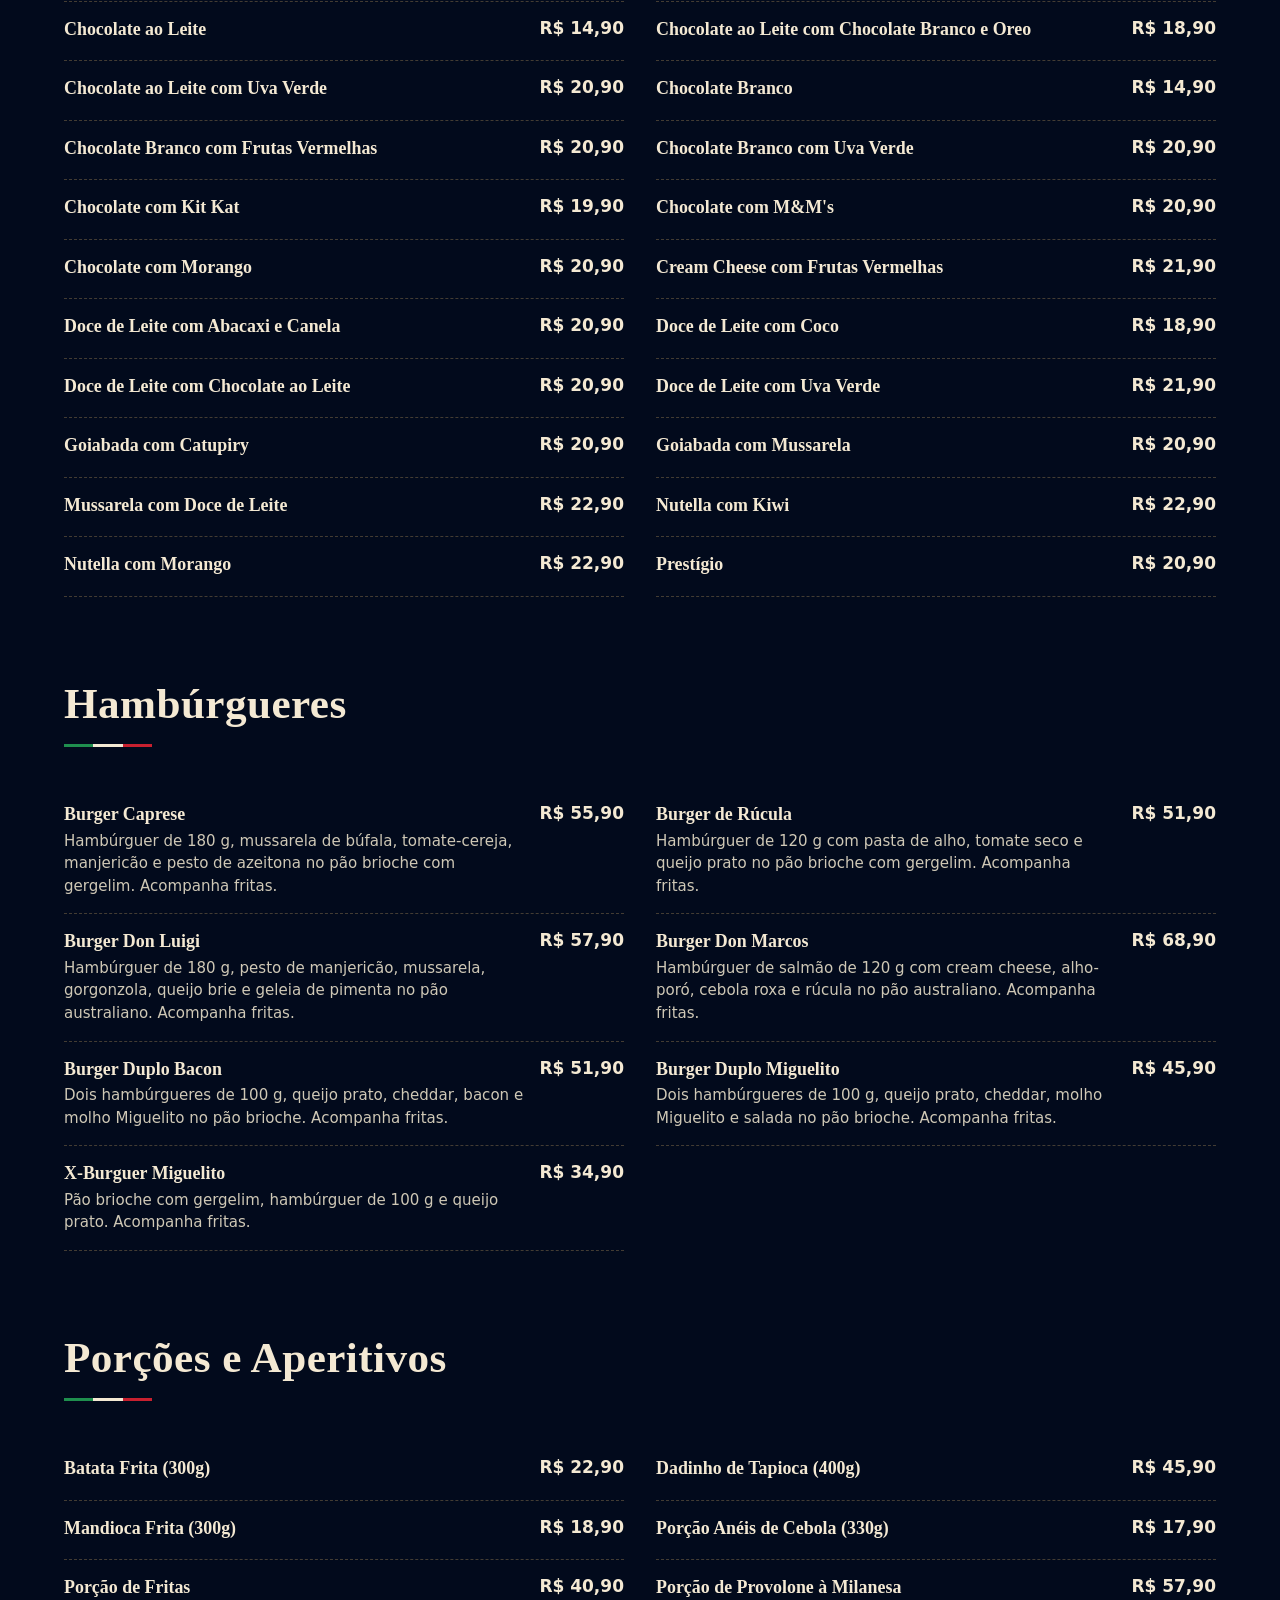
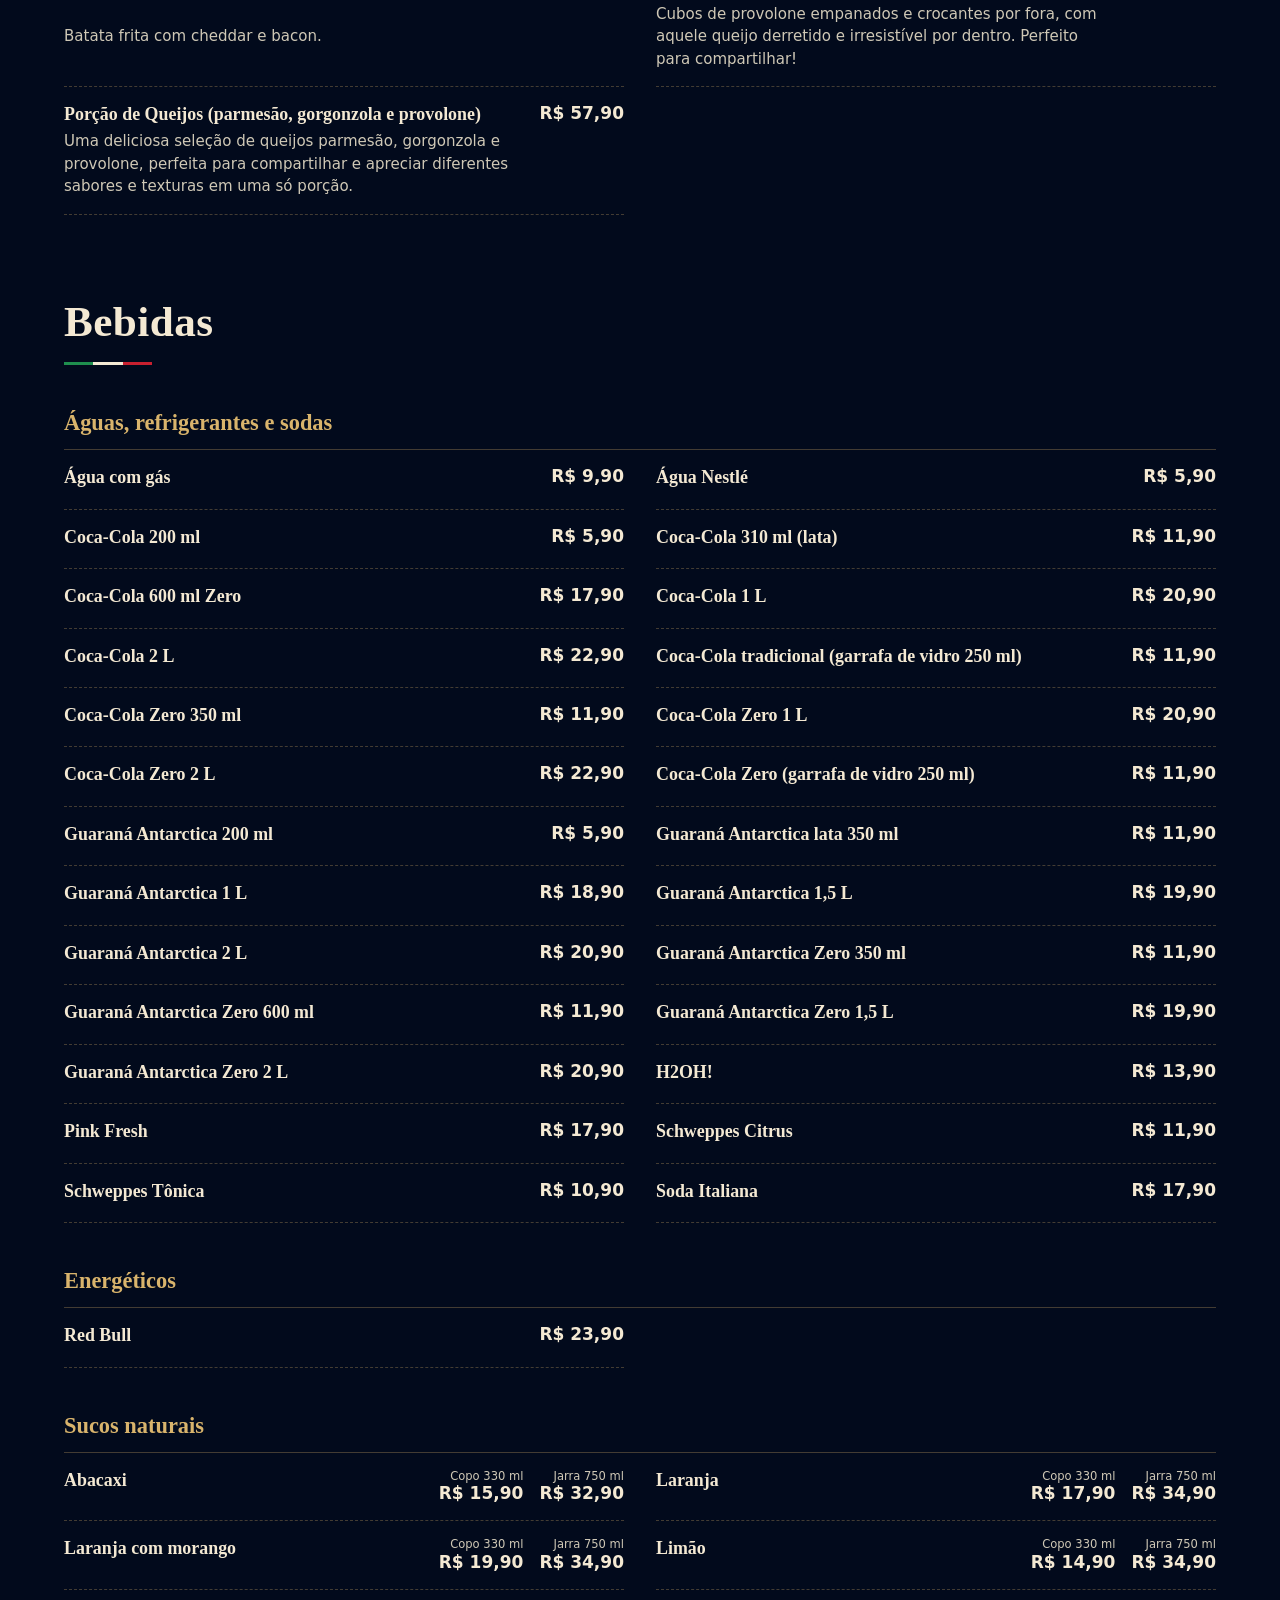
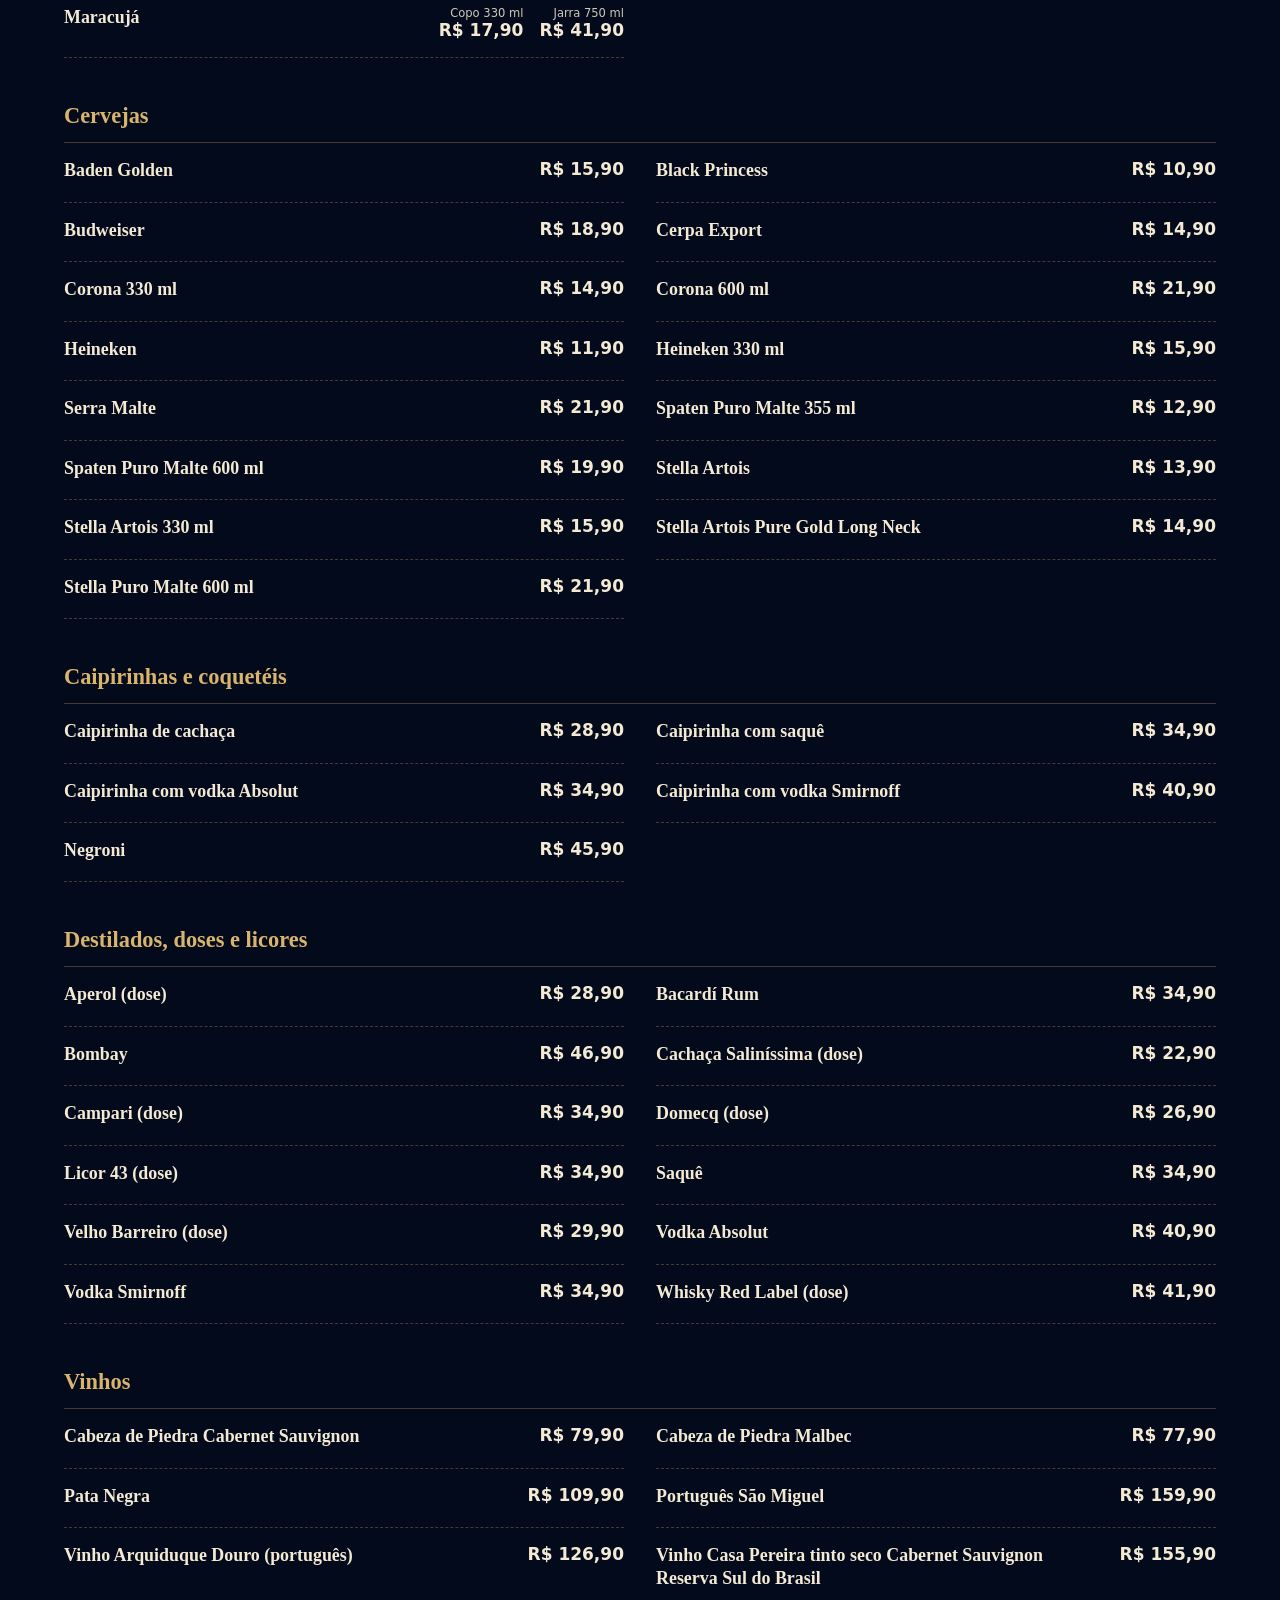
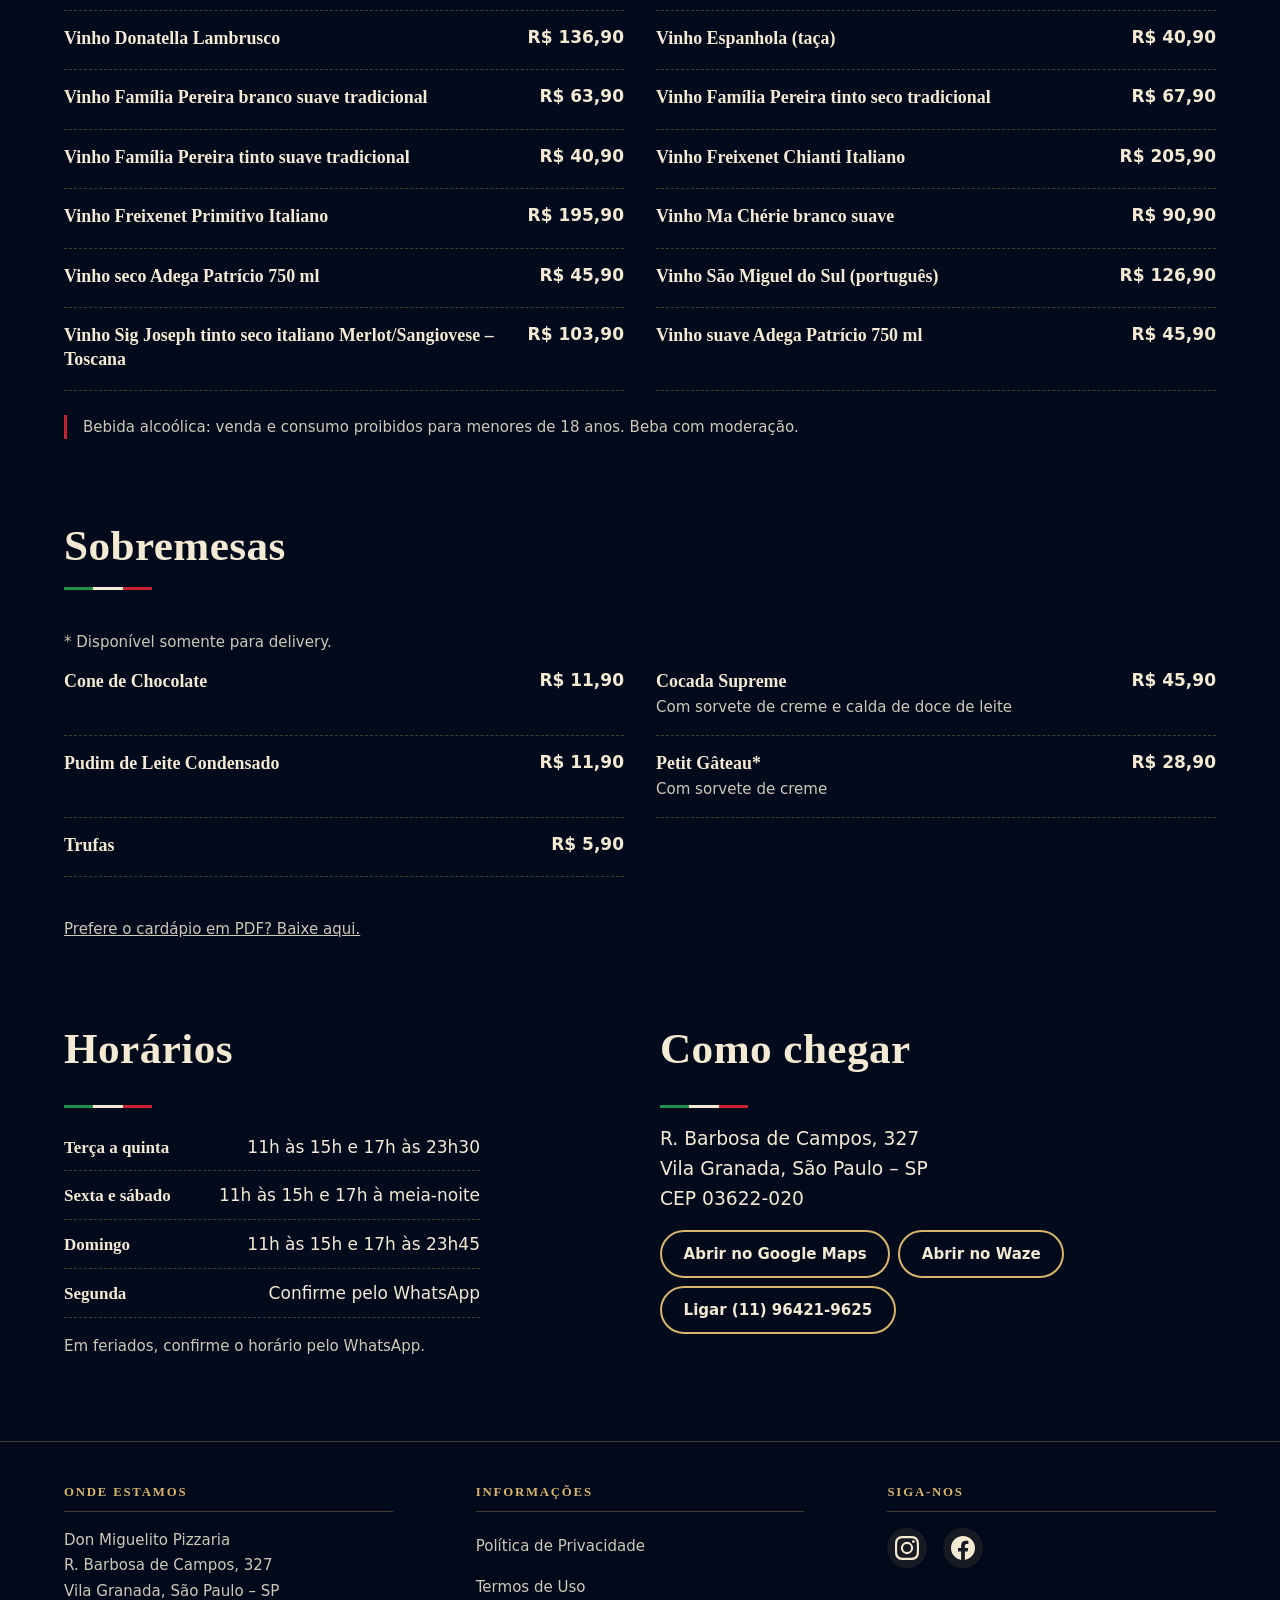
==== commit a668b925: "Add files via upload atualização" ====
--- a/index.html
+++ b/index.html
@@ -180,11 +180,56 @@
           </div>
         </div>
         <div class="hero__media">
-          <picture>
-            <source type="image/webp" srcset="capa.webp">
-            <img src="capa.jpg" width="1024" height="1536" fetchpriority="high"
-                 alt="Pizza napolitana de borda alta e dourada, com mussarela e folhas de manjericão sobre uma tábua de madeira">
-          </picture>
+          <!--
+            Prato animado (substitui a antiga capa.jpg): o pizza.png foi recortado em
+            camadas. Os ingredientes são "jogados" de fora do quadro e a pizza gira
+            até assentar. Posição final = composição original do pizza.png.
+            Animação em style.css (seção 6.6), disparada por html.hero-visivel.
+          -->
+          <div class="prato" role="img" aria-label="Pizza napolitana com mussarela e manjericão, cercada por tomates, azeite e mussarela fresca">
+            <!-- Ingredientes (entram em sequência; --d = atraso, --fx/--fy/--rot = ponto de partida) -->
+            <img src="ing-01.webp" width="170" height="147" alt="" decoding="async" draggable="false"
+                 style="--l:54.78%;--t:0%;--w:17.04%;--fx:70.66%;--fy:-412.6%;--rot:177deg;--d:0.54s">
+            <img src="ing-02.webp" width="134" height="159" alt="" decoding="async" draggable="false"
+                 style="--l:21.46%;--t:9.65%;--w:13.38%;--fx:-178.88%;--fy:-359.24%;--rot:-214deg;--d:0.63s">
+            <img src="ing-03.webp" width="94" height="179" alt="" decoding="async" draggable="false"
+                 style="--l:0%;--t:71.4%;--w:9.43%;--fx:-487.92%;--fy:231.72%;--rot:251deg;--d:0.72s">
+            <img src="ing-04.webp" width="146" height="137" alt="" decoding="async" draggable="false"
+                 style="--l:22.23%;--t:90.82%;--w:14.56%;--fx:-123.34%;--fy:433.8%;--rot:-288deg;--d:0.81s">
+            <img src="ing-05.webp" width="107" height="140" alt="" decoding="async" draggable="false"
+                 style="--l:18.04%;--t:75.36%;--w:10.73%;--fx:-294.99%;--fy:381.49%;--rot:165deg;--d:0.9s">
+            <img src="ing-06.webp" width="133" height="118" alt="" decoding="async" draggable="false"
+                 style="--l:5.54%;--t:69.9%;--w:13.27%;--fx:-340.52%;--fy:360.1%;--rot:-202deg;--d:0.99s">
+            <img src="ing-07.webp" width="116" height="117" alt="" decoding="async" draggable="false"
+                 style="--l:8.14%;--t:16.73%;--w:11.62%;--fx:-339.6%;--fy:-407.66%;--rot:239deg;--d:1.08s">
+            <img src="ing-08.webp" width="106" height="103" alt="" decoding="async" draggable="false"
+                 style="--l:25.88%;--t:1.23%;--w:10.61%;--fx:-156.72%;--fy:-578.84%;--rot:-276deg;--d:1.17s">
+            <img src="ing-09.webp" width="86" height="128" alt="" decoding="async" draggable="false"
+                 style="--l:1.42%;--t:24.41%;--w:8.61%;--fx:-585.3%;--fy:-282.37%;--rot:153deg;--d:1.26s">
+            <img src="ing-10.webp" width="90" height="78" alt="" decoding="async" draggable="false"
+                 style="--l:52.89%;--t:94.74%;--w:9.02%;--fx:71.63%;--fy:786.31%;--rot:-190deg;--d:1.35s">
+            <img src="ing-11.webp" width="101" height="84" alt="" decoding="async" draggable="false"
+                 style="--l:35.5%;--t:8.62%;--w:10.08%;--fx:-99.88%;--fy:-730.67%;--rot:227deg;--d:1.44s">
+            <img src="ing-12.webp" width="114" height="74" alt="" decoding="async" draggable="false"
+                 style="--l:85.61%;--t:20.73%;--w:11.44%;--fx:389.74%;--fy:-584.6%;--rot:-264deg;--d:1.53s">
+            <img src="ing-13.webp" width="59" height="73" alt="" decoding="async" draggable="false"
+                 style="--l:93.81%;--t:56.17%;--w:5.9%;--fx:1014.07%;--fy:226.12%;--rot:141deg;--d:1.62s">
+            <img src="ing-14.webp" width="55" height="54" alt="" decoding="async" draggable="false"
+                 style="--l:88.56%;--t:76.54%;--w:5.54%;--fx:782.3%;--fy:825.96%;--rot:-178deg;--d:1.71s">
+            <img src="ing-15.webp" width="209" height="209" alt="" decoding="async" draggable="false"
+                 style="--l:2.18%;--t:83.35%;--w:20.93%;--fx:-156.28%;--fy:252.33%;--rot:215deg;--d:1.8s">
+            <img src="ing-16.webp" width="287" height="239" alt="" decoding="async" draggable="false"
+                 style="--l:29.36%;--t:77.1%;--w:28.71%;--fx:-25.71%;--fy:257.15%;--rot:-252deg;--d:1.89s">
+            <img src="ing-17.webp" width="337" height="262" alt="" decoding="async" draggable="false"
+                 style="--l:61.91%;--t:80.58%;--w:33.67%;--fx:80.99%;--fy:212.22%;--rot:289deg;--d:1.98s">
+            <img src="ing-18.webp" width="305" height="263" alt="" decoding="async" draggable="false"
+                 style="--l:65.8%;--t:3.88%;--w:30.48%;--fx:99.15%;--fy:-205.85%;--rot:-166deg;--d:2.07s">
+            <img src="ing-19.webp" width="223" height="232" alt="" decoding="async" draggable="false"
+                 style="--l:0.94%;--t:0%;--w:22.29%;--fx:-143.58%;--fy:-228.59%;--rot:203deg;--d:2.16s">
+            <!-- Pizza com a fatia (gira em torno do centro do disco) -->
+            <img class="prato__pizza" src="pizza.webp" width="909" height="956" alt="" decoding="async" draggable="false"
+                 style="--l:4.54%;--t:18.35%;--w:90.92%;--ox:48.84%;--oy:45.16%">
+          </div>
         </div>
       </div>
     </section>
--- a/style.css
+++ b/style.css
@@ -312,6 +312,57 @@
   }
 }
 
+/* 6.6. Prato animado do hero (pizza.png recortada em camadas) --------------- */
+/*
+ * Substitui a antiga capa.jpg. Cada ingrediente é um <img> posicionado em %
+ * dentro de .prato (proporção do pizza.png); a posição "de repouso" é a
+ * composição original, então sem animação (reduced-motion / sem JS) a imagem
+ * aparece completa e estática.
+ *
+ * Com animação (disparada por html.hero-visivel, em paralelo aos popups):
+ *   • ingredientes: entram de fora do quadro girando e "assentam" com um
+ *     quique leve (cubic-bezier de overshoot), um após o outro (--d);
+ *   • pizza: gira ~1 volta crescendo e desacelera até a posição original.
+ */
+.hero__media .prato {
+  position: relative;
+  aspect-ratio: 1696 / 2528;       /* mesma proporção do pizza.png (~2:3, igual à antiga capa) */
+  overflow: hidden;                /* ingredientes entram "de fora do quadro" */
+}
+.hero__media .prato img {
+  position: absolute;
+  left: var(--l); top: var(--t);
+  width: var(--w); height: auto;
+  aspect-ratio: auto; object-fit: contain;
+  border: 0; border-radius: 0; box-shadow: none;   /* anula a moldura da antiga capa (.hero__media img) */
+  pointer-events: none; user-select: none;
+}
+.hero__media .prato .prato__pizza { transform-origin: var(--ox) var(--oy); } /* centro do disco */
+
+@media (prefers-reduced-motion: no-preference) {
+  html.hero-visivel .prato__pizza {
+    animation:
+      prato-girar  1.9s cubic-bezier(.22, 1, .36, 1) backwards,
+      prato-surgir .4s linear backwards;
+  }
+  html.hero-visivel .prato img:not(.prato__pizza) {
+    will-change: transform, opacity;
+    animation:
+      prato-jogar  .95s cubic-bezier(.34, 1.56, .64, 1) var(--d) backwards,
+      prato-surgir .2s linear var(--d) backwards;
+  }
+  /* Só o estado inicial: o final é o próprio posicionamento (transform: none). */
+  @keyframes prato-jogar {
+    from { transform: translate(var(--fx), var(--fy)) rotate(var(--rot)) scale(1.3); }
+  }
+  @keyframes prato-girar {
+    from { transform: rotate(-330deg) scale(.55); }
+  }
+  @keyframes prato-surgir {
+    from { opacity: 0; }
+  }
+}
+
 /* 7. Cardápio ------------------------------------------------------------- */
 .busca { display: grid; gap: var(--space-2); padding-block: var(--space-4) var(--space-3); }
 .busca label { font-family: var(--font-serif); font-size: var(--text-h3); font-weight: 700; }
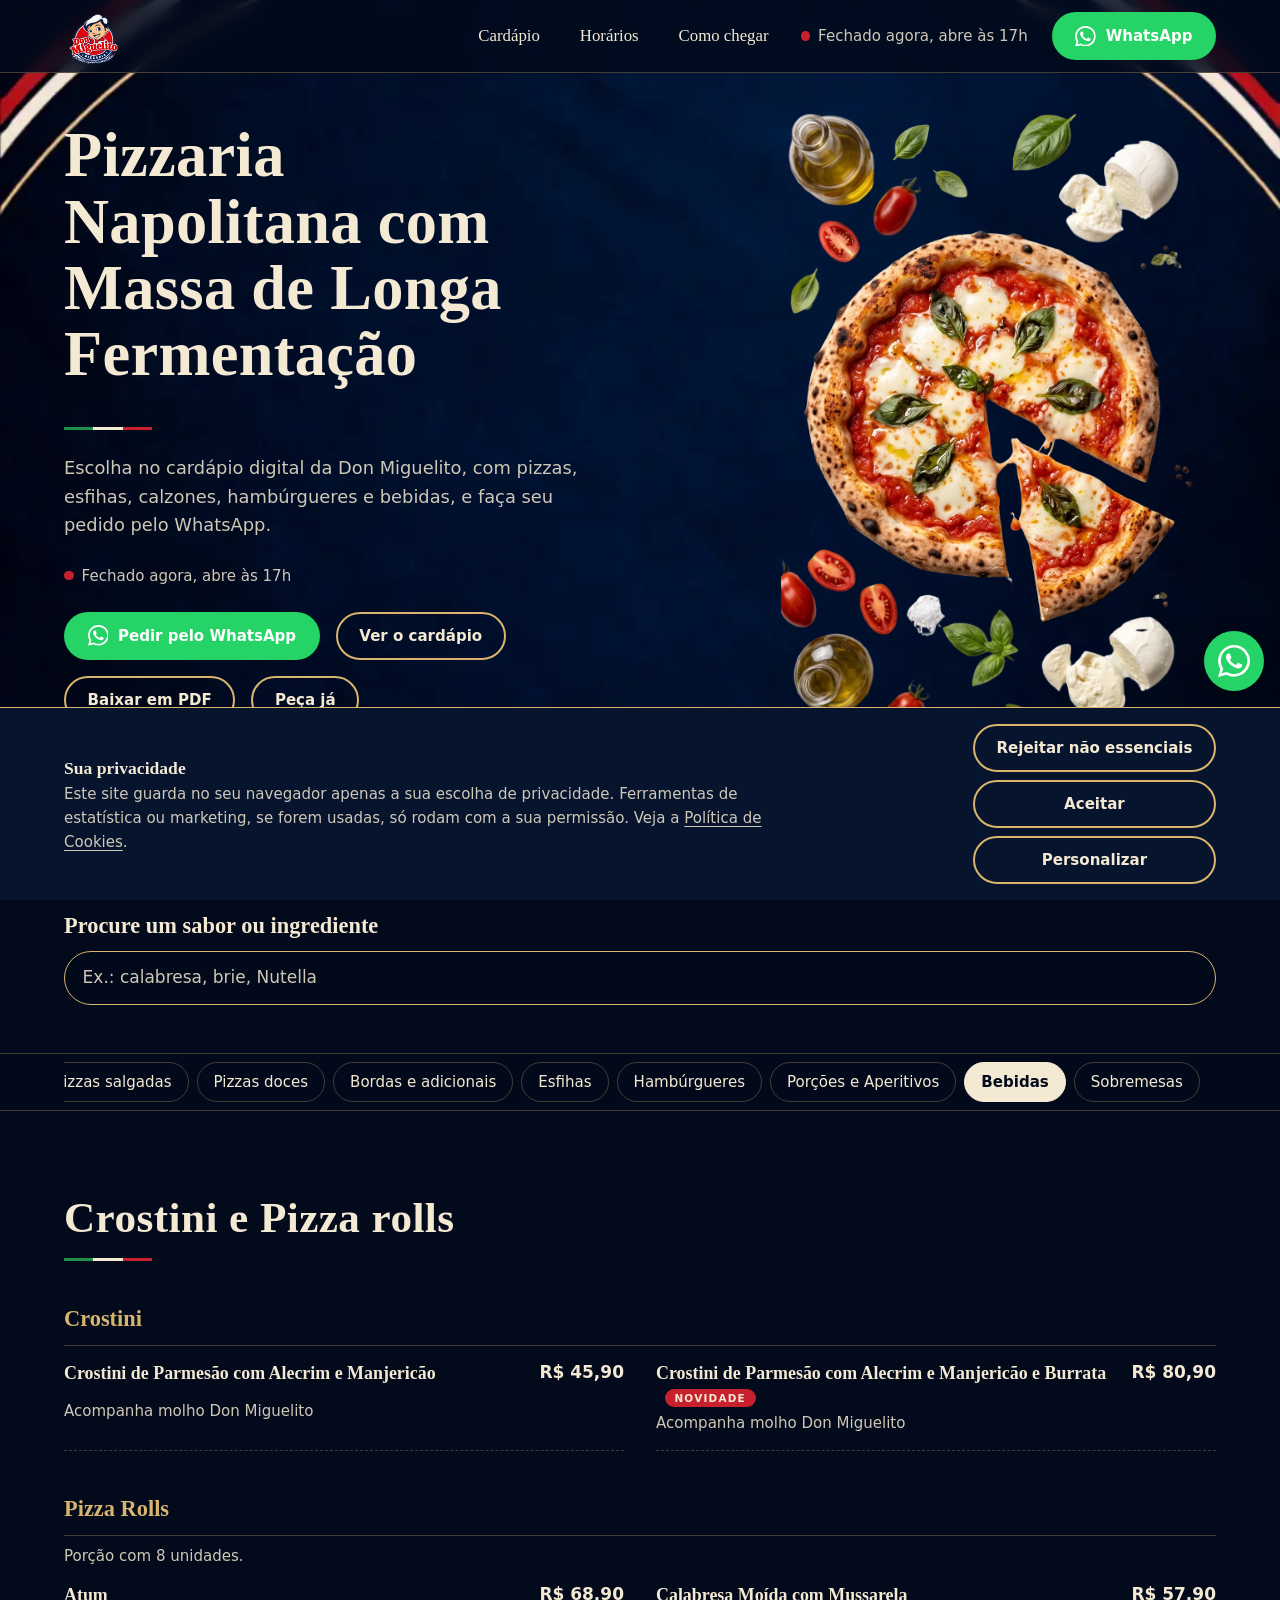
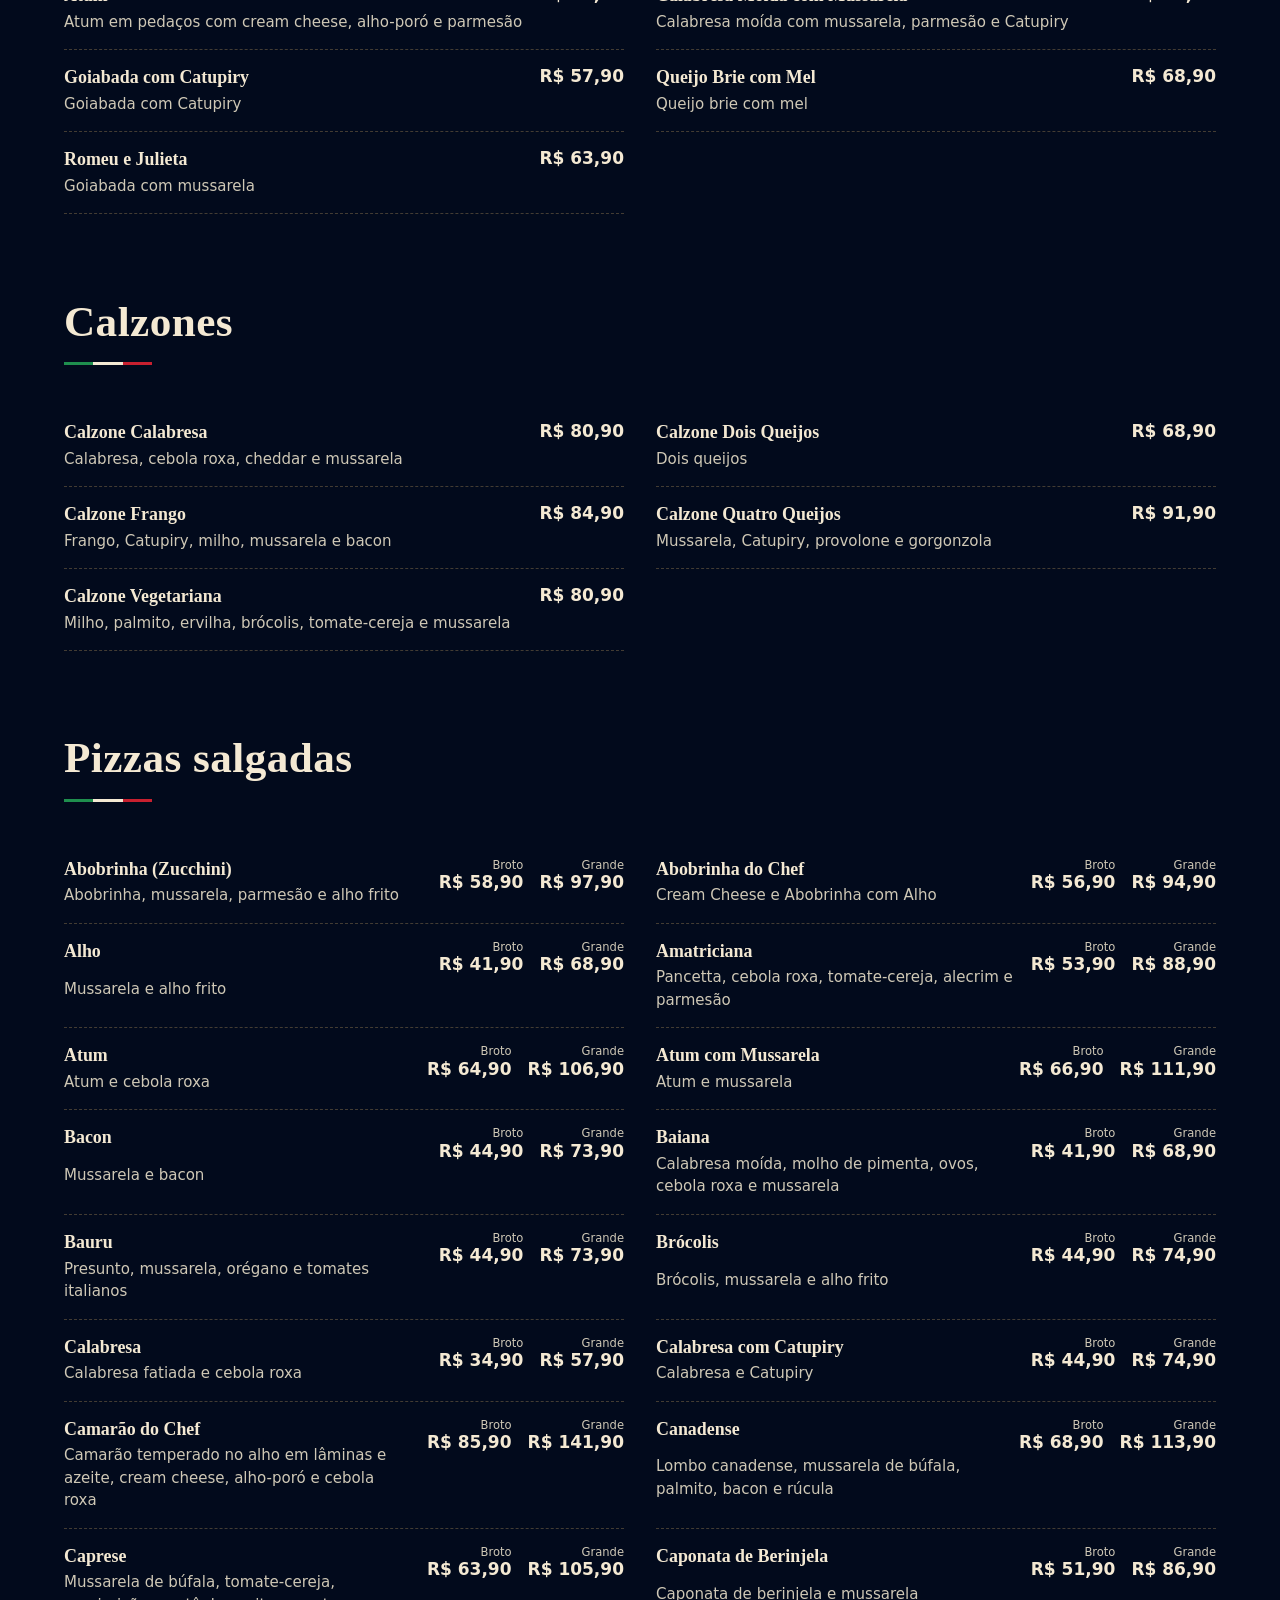
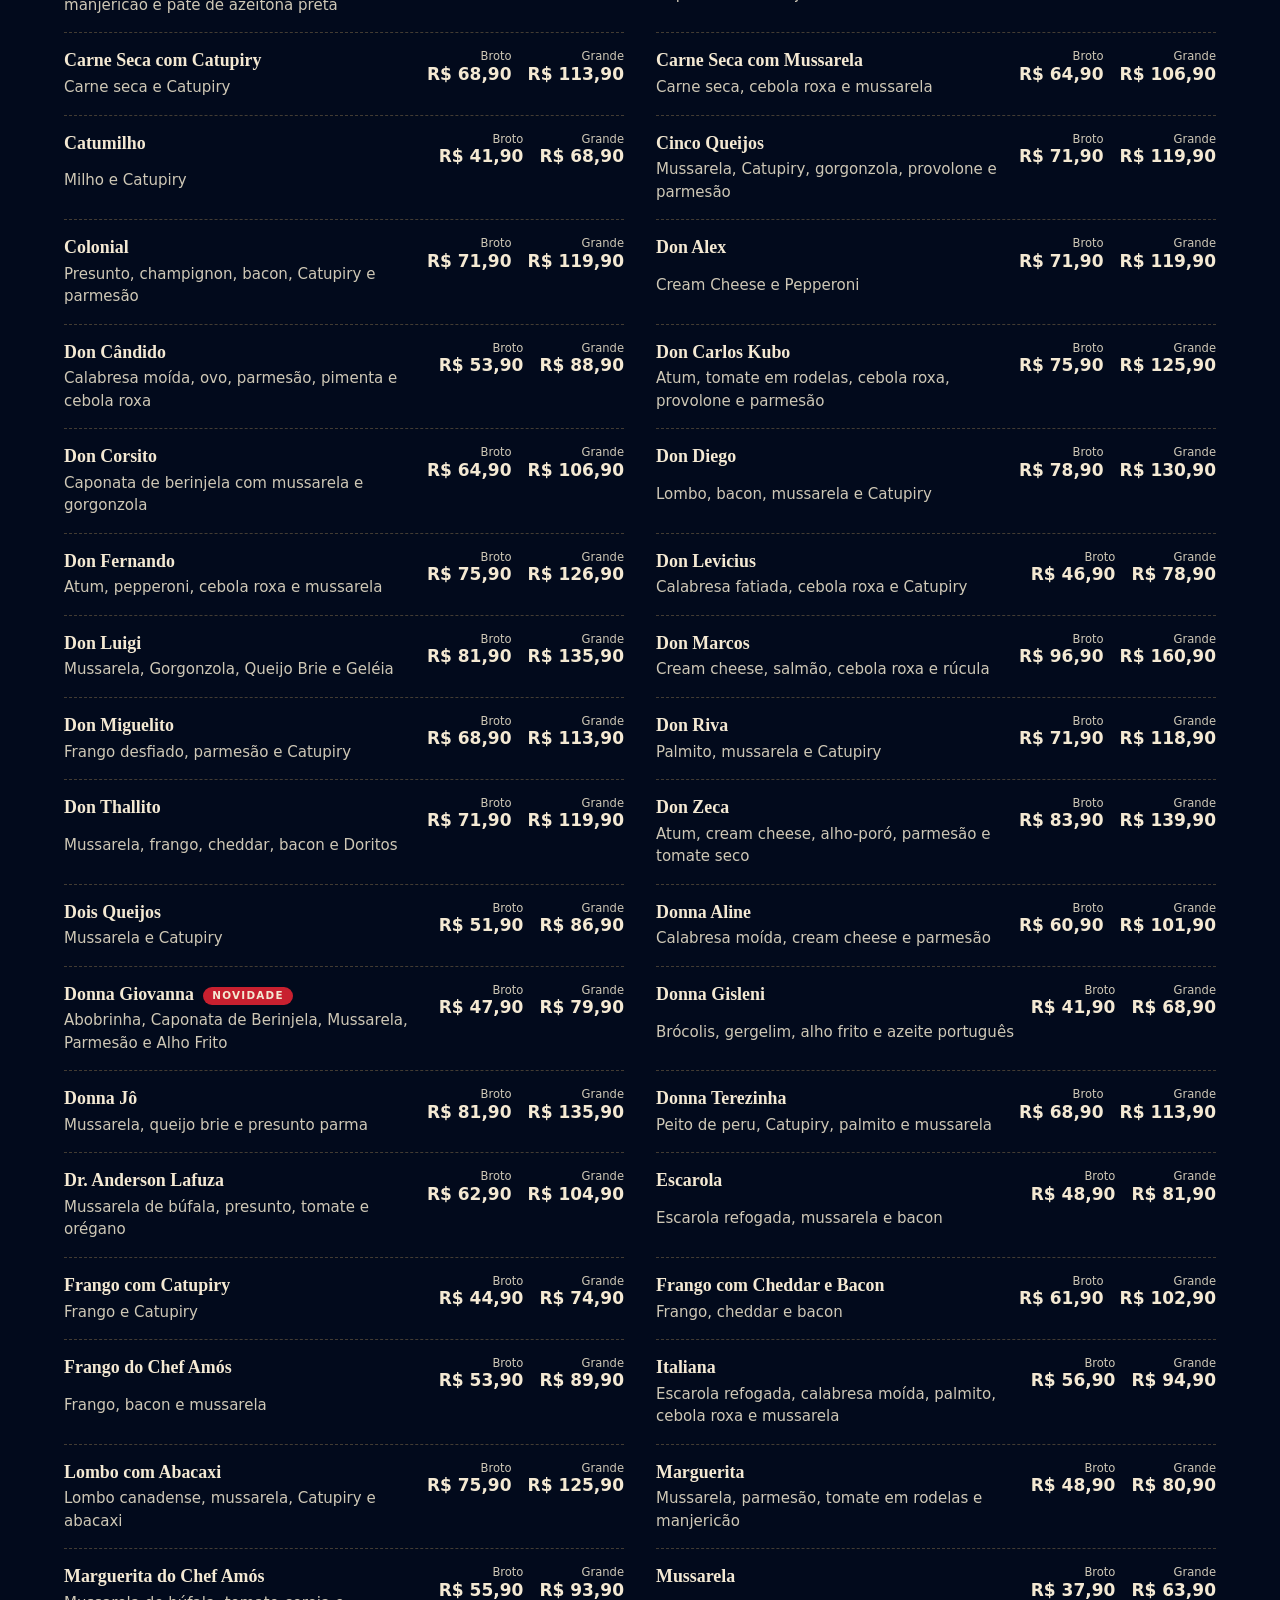
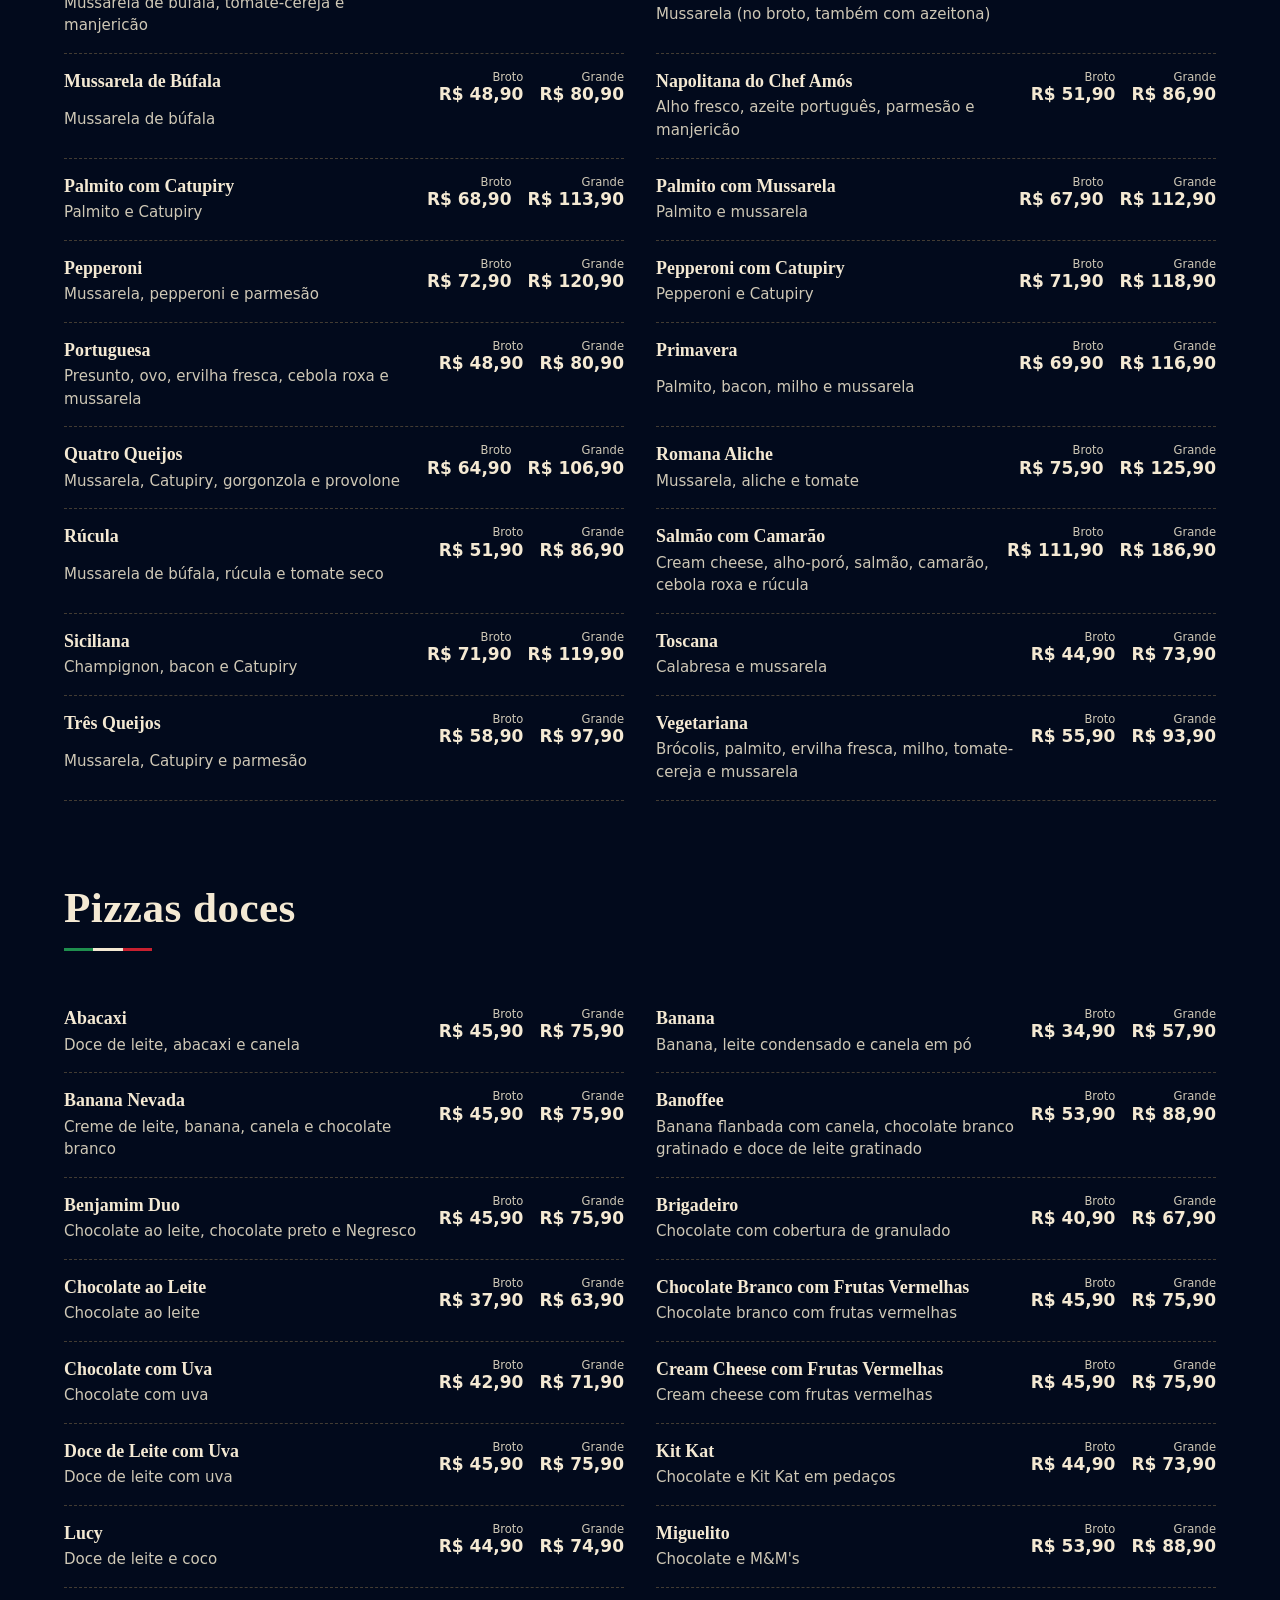
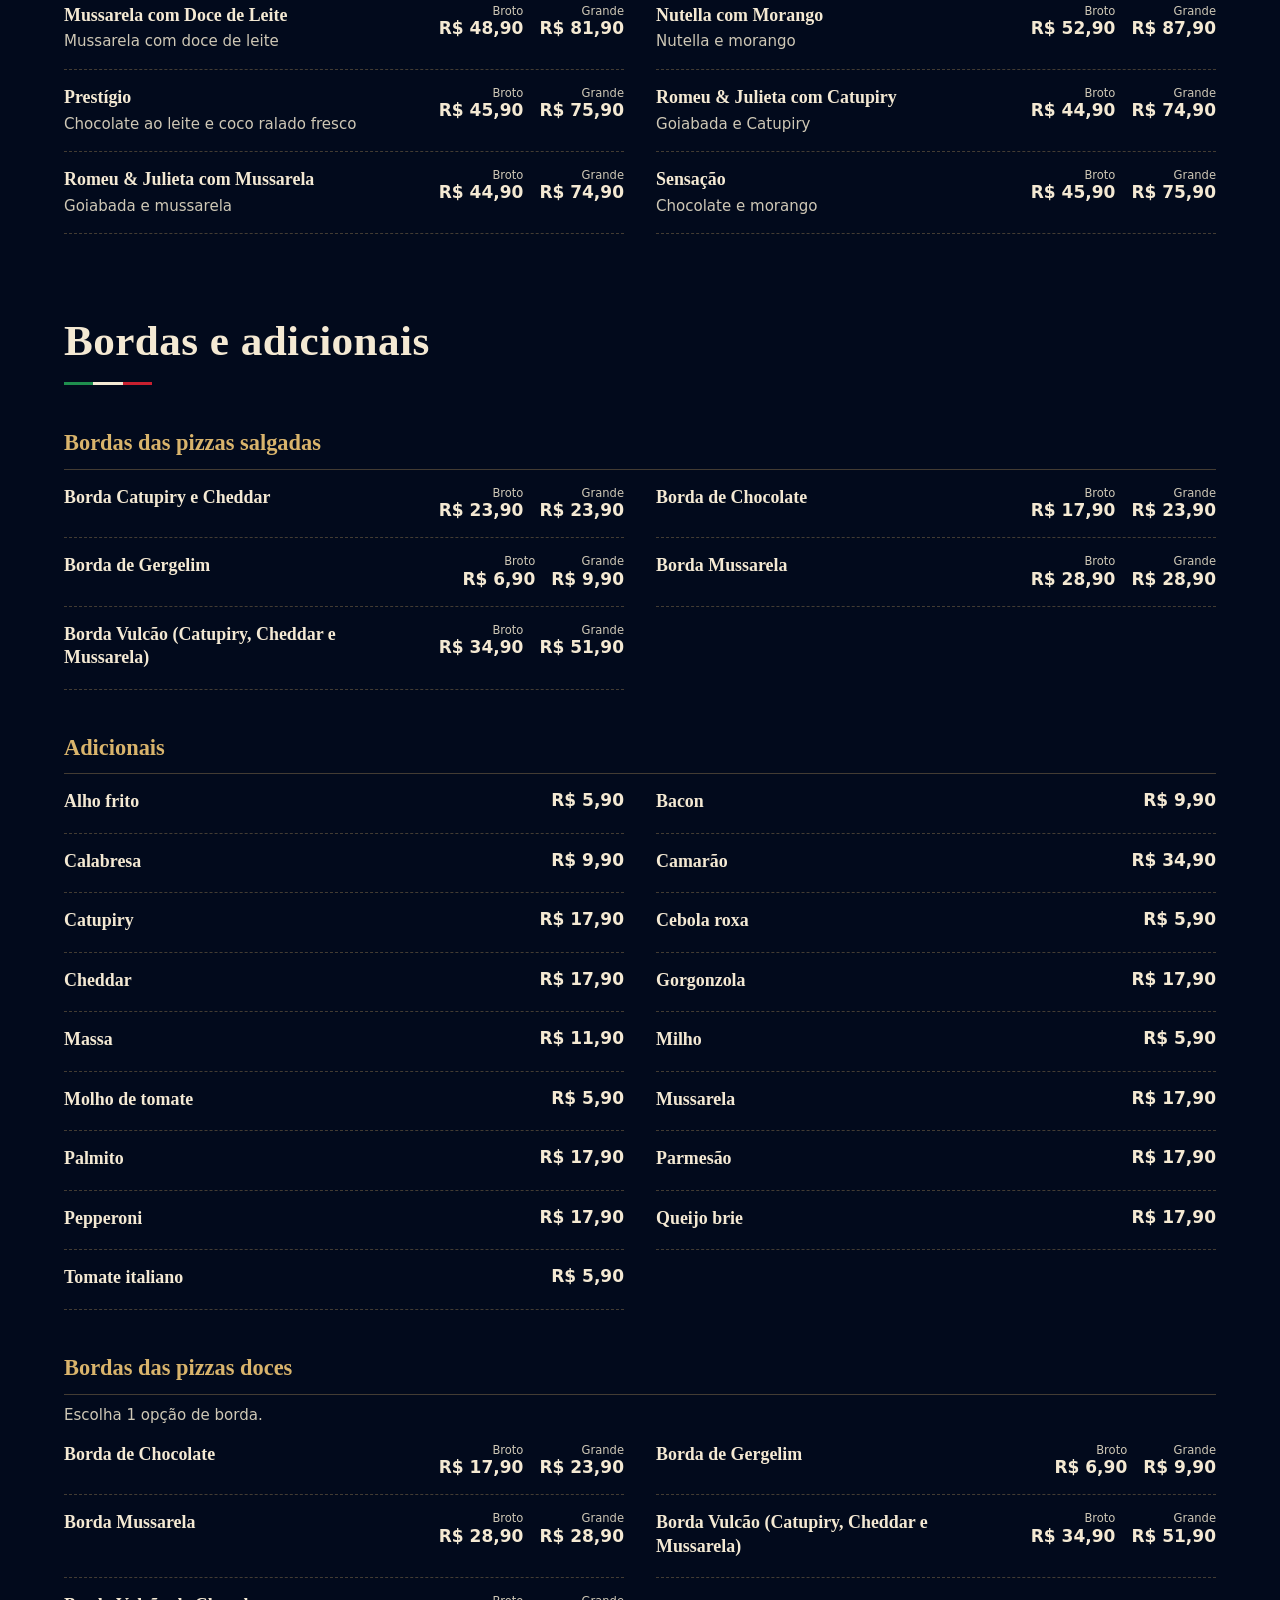
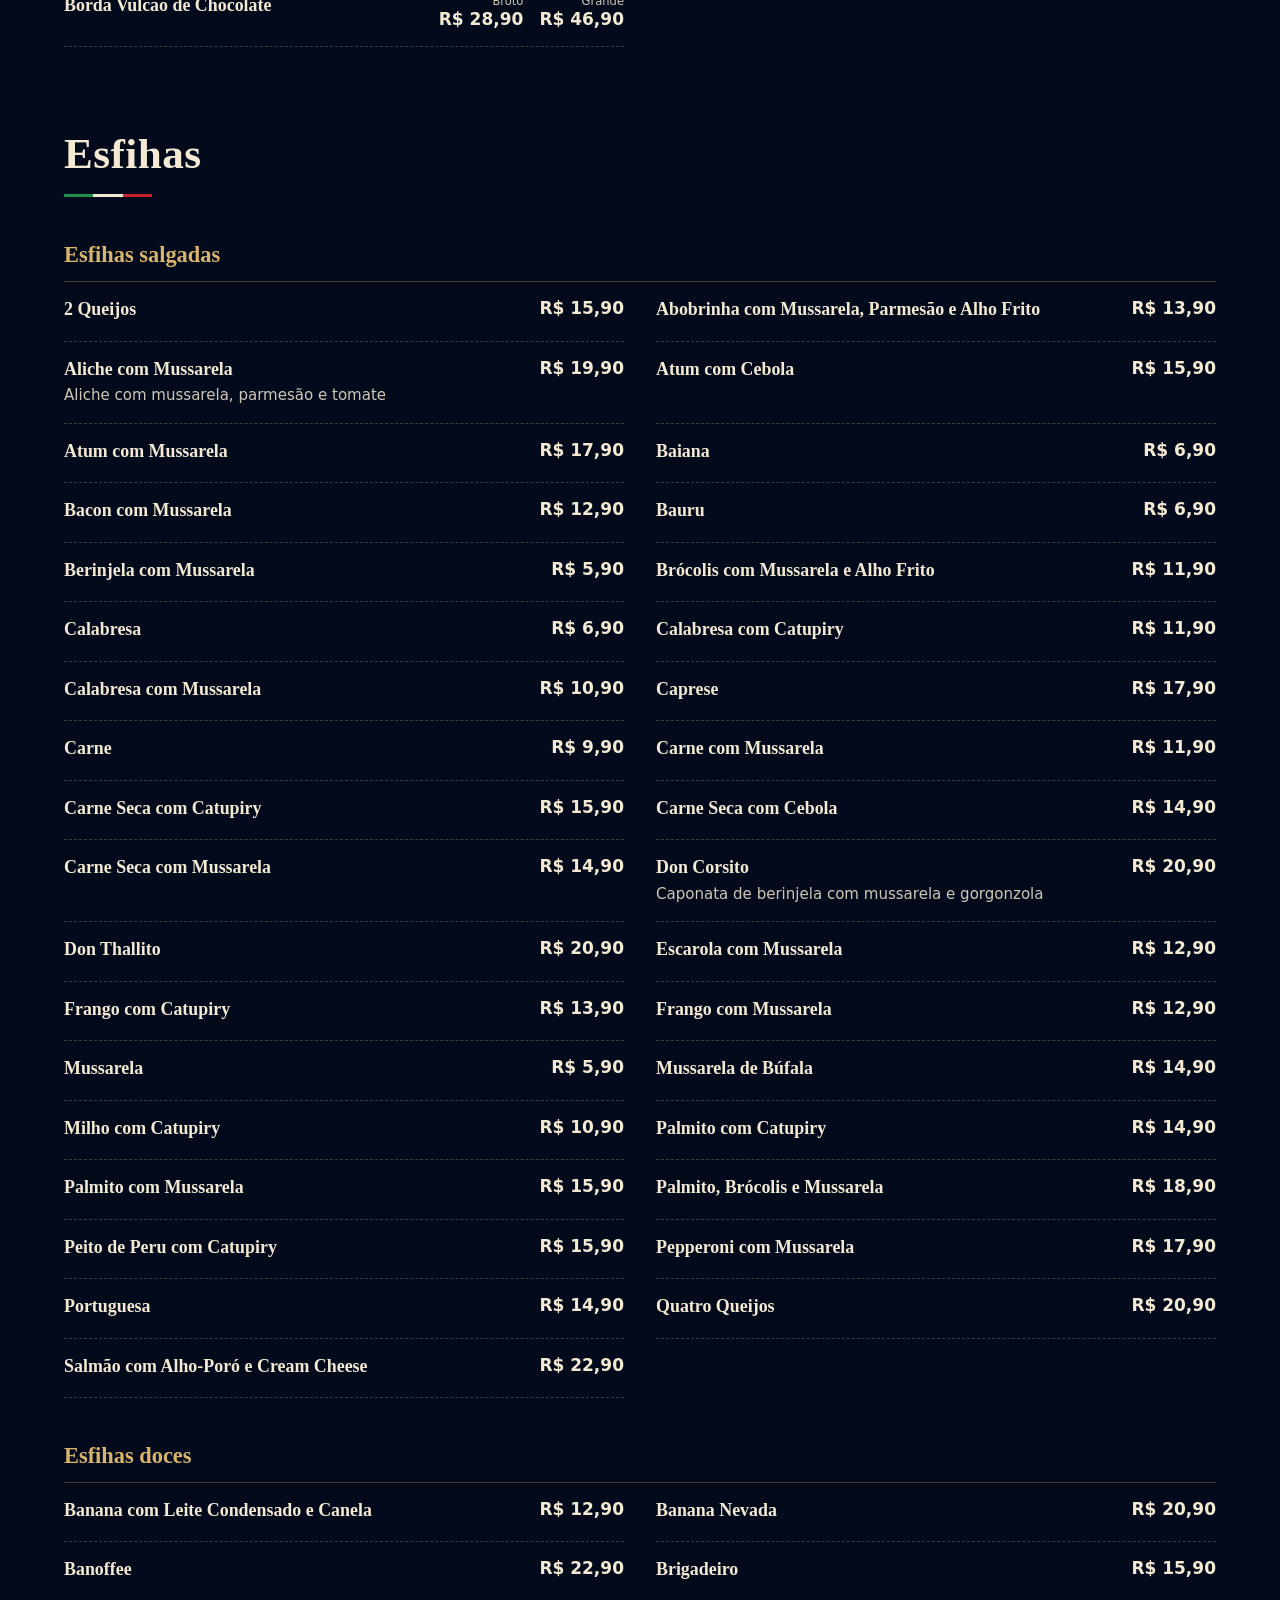
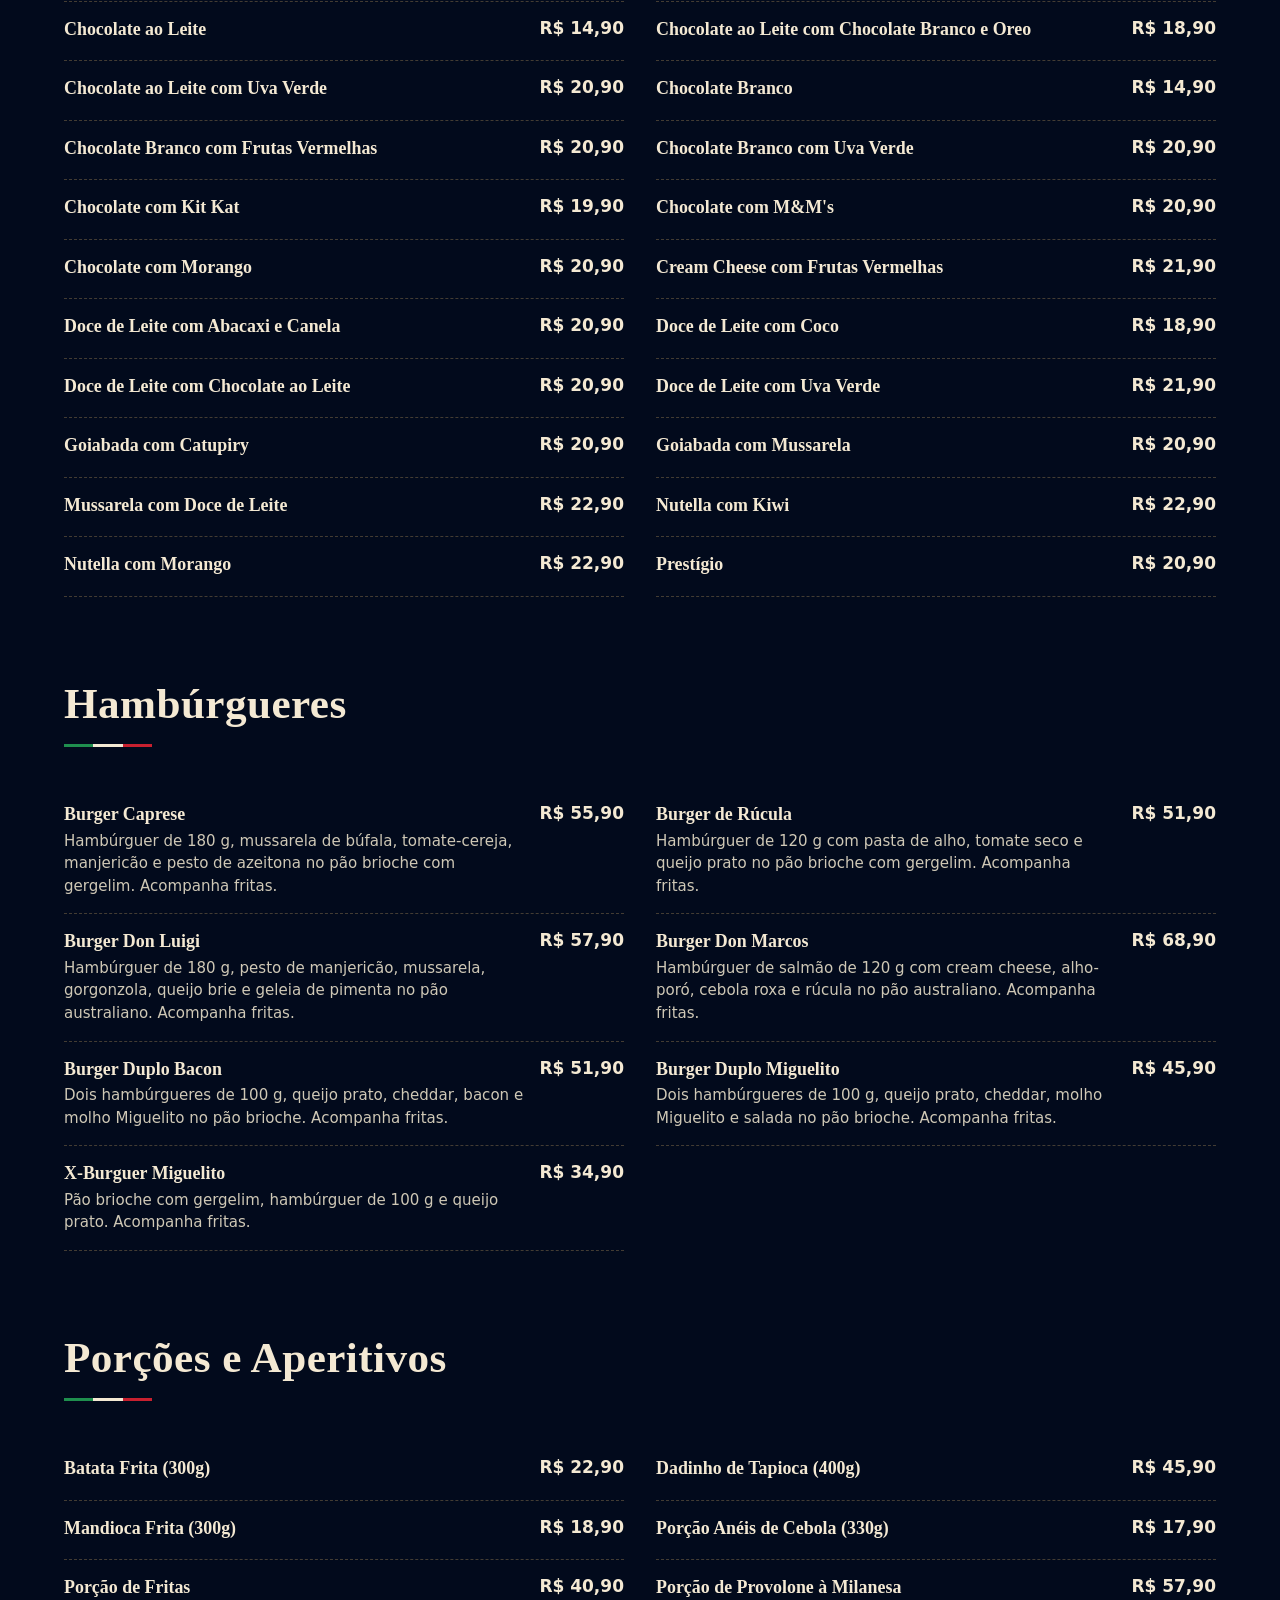
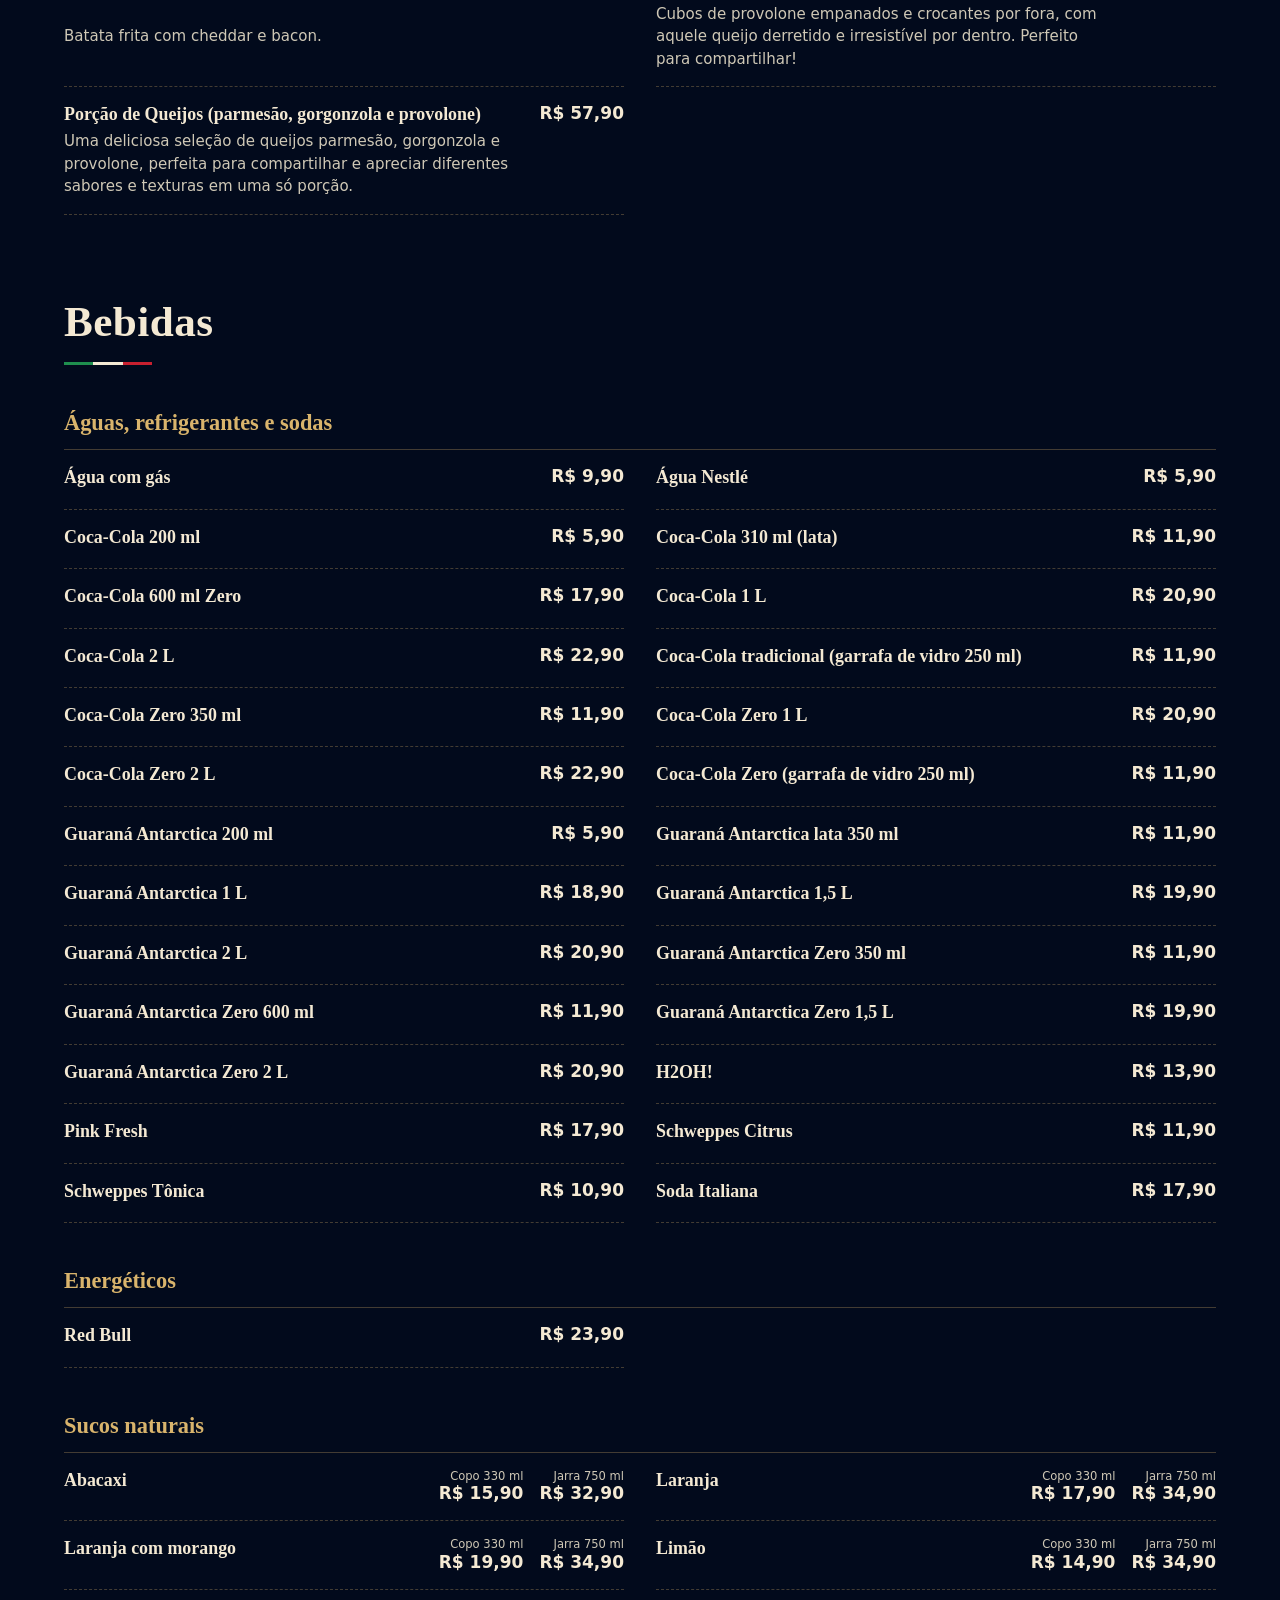
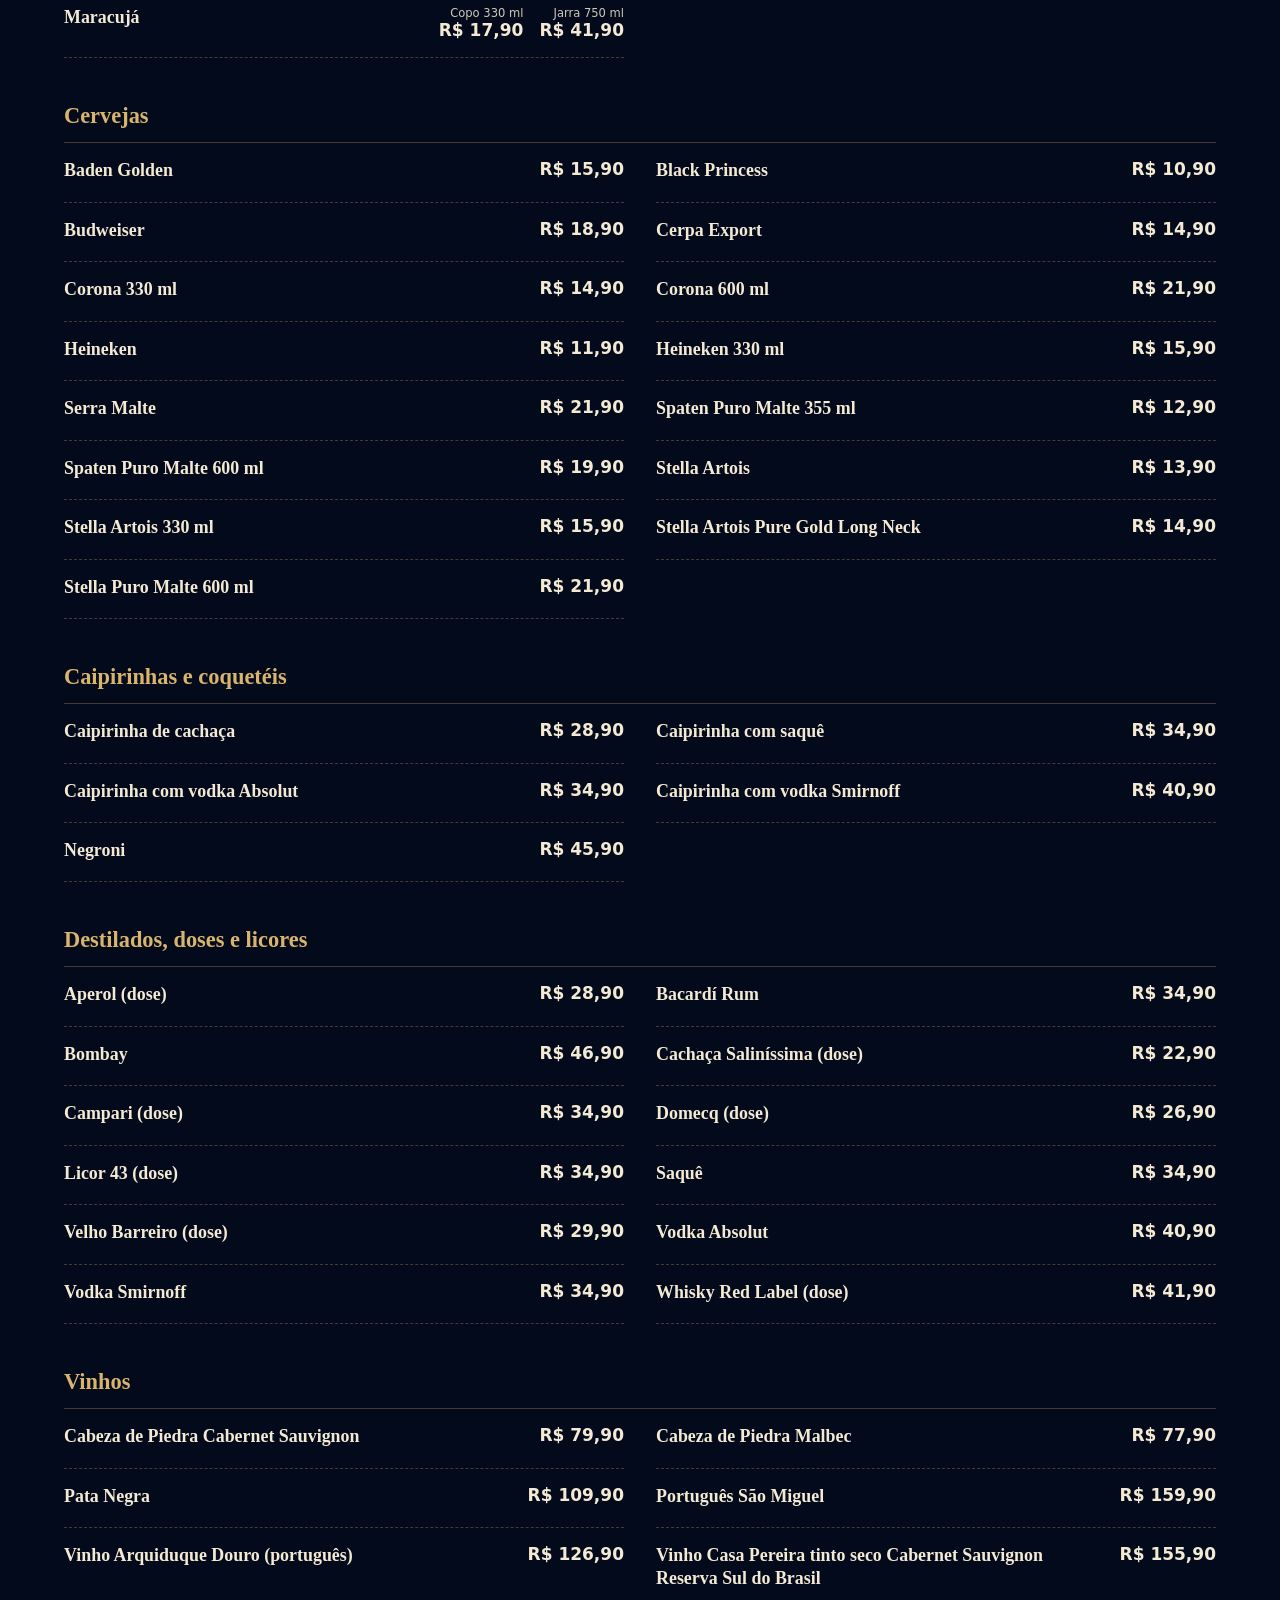
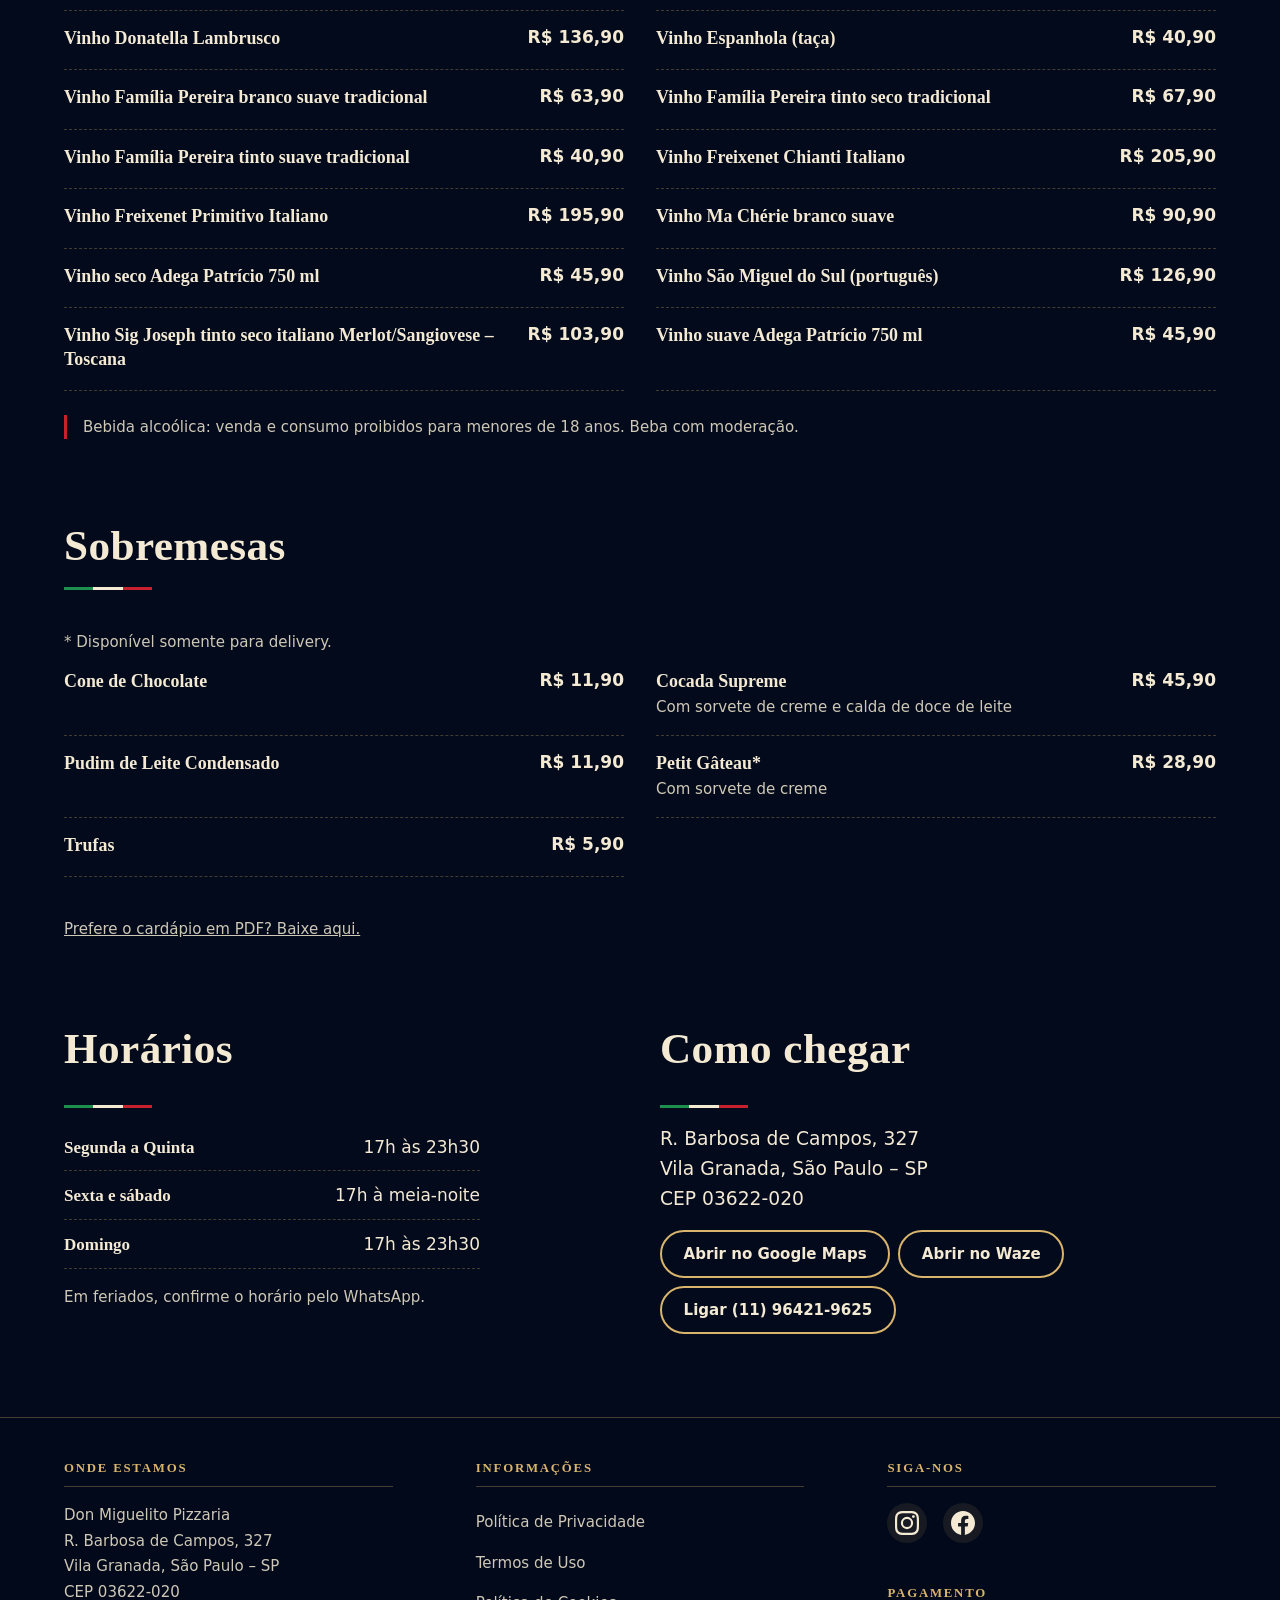
==== commit e8769654: "Add files via upload atualização" ====
--- a/index.html
+++ b/index.html
@@ -85,12 +85,9 @@
     },
     "hasMenu": { "@type": "Menu", "name": "Cardápio digital" },
     "openingHoursSpecification": [
-      { "@type": "OpeningHoursSpecification", "dayOfWeek": ["Tuesday", "Wednesday", "Thursday"], "opens": "11:00", "closes": "15:00" },
-      { "@type": "OpeningHoursSpecification", "dayOfWeek": ["Tuesday", "Wednesday", "Thursday"], "opens": "17:00", "closes": "23:30" },
-      { "@type": "OpeningHoursSpecification", "dayOfWeek": ["Friday", "Saturday"], "opens": "11:00", "closes": "15:00" },
+      { "@type": "OpeningHoursSpecification", "dayOfWeek": ["Monday", "Tuesday", "Wednesday", "Thursday"], "opens": "17:00", "closes": "23:30" },
       { "@type": "OpeningHoursSpecification", "dayOfWeek": ["Friday", "Saturday"], "opens": "17:00", "closes": "00:00" },
-      { "@type": "OpeningHoursSpecification", "dayOfWeek": "Sunday", "opens": "11:00", "closes": "15:00" },
-      { "@type": "OpeningHoursSpecification", "dayOfWeek": "Sunday", "opens": "17:00", "closes": "23:45" }
+      { "@type": "OpeningHoursSpecification", "dayOfWeek": "Sunday", "opens": "17:00", "closes": "23:30" }
     ]
   }
   </script>
@@ -256,10 +253,9 @@
           <h2 class="titulo" id="t-info">Horários</h2>
           <span class="fio" aria-hidden="true"></span>
           <dl class="horarios">
-            <div><dt>Terça a quinta</dt><dd>11h às 15h e 17h às 23h30</dd></div>
-            <div><dt>Sexta e sábado</dt><dd>11h às 15h e 17h à meia-noite</dd></div>
-            <div><dt>Domingo</dt><dd>11h às 15h e 17h às 23h45</dd></div>
-            <div><dt>Segunda</dt><dd>Confirme pelo WhatsApp</dd></div>
+            <div><dt>Segunda a Quinta</dt><dd>17h às 23h30</dd></div>
+            <div><dt>Sexta e sábado</dt><dd>17h à meia-noite</dd></div>
+            <div><dt>Domingo</dt><dd>17h às 23h30</dd></div>
           </dl>
           <p class="nota-pequena">Em feriados, confirme o horário pelo WhatsApp.</p>
         </div>
--- a/style.css
+++ b/style.css
@@ -363,6 +363,38 @@
   }
 }
 
+/* 6.7. Hover no prato do hero (só desktop com mouse) ------------------------- */
+/*
+ * Ao passar o mouse, os ingredientes se mexem (levantam, giram um pouco e
+ * crescem) e a pizza gira de leve em torno do centro do disco.
+ * Só vale para mouse (hover/pointer fine) e sem reduced-motion: no
+ * celular/tablet nada muda. A animação de entrada (6.6) segue intacta.
+ */
+@media (hover: hover) and (pointer: fine) and (prefers-reduced-motion: no-preference) {
+  .hero__media .prato img {
+    pointer-events: auto;                              /* libera o mouse (em 6.6 estava none) */
+    transition: transform .5s cubic-bezier(.34, 1.56, .64, 1);
+  }
+
+  /* Ingredientes: sentidos de giro alternados, para não ficar "robótico" */
+  .hero__media .prato img:not(.prato__pizza):hover {
+    transform: translateY(-4%) rotate(7deg) scale(1.08);
+  }
+  .hero__media .prato img:not(.prato__pizza):nth-child(even):hover {
+    transform: translateY(-4%) rotate(-7deg) scale(1.08);
+  }
+
+  /* Pizza: o clip-path (casco do disco + fatia) restringe a área que reage
+     ao mouse à pizza; sem ele, o retângulo da imagem cobriria ingredientes. */
+  .hero__media .prato .prato__pizza {
+    clip-path: polygon(95.6% 35.2%, 99.5% 74%, 99% 75.2%, 95.7% 79.5%, 91.8% 84.1%, 87.1% 89%, 78.9% 94.7%, 69.8% 98%, 64% 99.5%, 30.5% 86%, 24.4% 82.7%, 13.7% 75.9%, 12.2% 74.2%, 3.7% 59%, 0.5% 46.8%, 3% 32.8%, 9.3% 21.1%, 16.9% 13.8%, 24.7% 8.1%, 29.4% 5.4%, 32.8% 3.8%, 38.5% 2%, 47.5% 0.4%, 57% 1%, 69.3% 5.5%, 80.5% 10.7%, 82.4% 12.5%, 92% 26.9%);
+    transition-duration: .7s;
+  }
+  .hero__media .prato .prato__pizza:hover {
+    transform: rotate(9deg) scale(1.03);
+  }
+}
+
 /* 7. Cardápio ------------------------------------------------------------- */
 .busca { display: grid; gap: var(--space-2); padding-block: var(--space-4) var(--space-3); }
 .busca label { font-family: var(--font-serif); font-size: var(--text-h3); font-weight: 700; }
